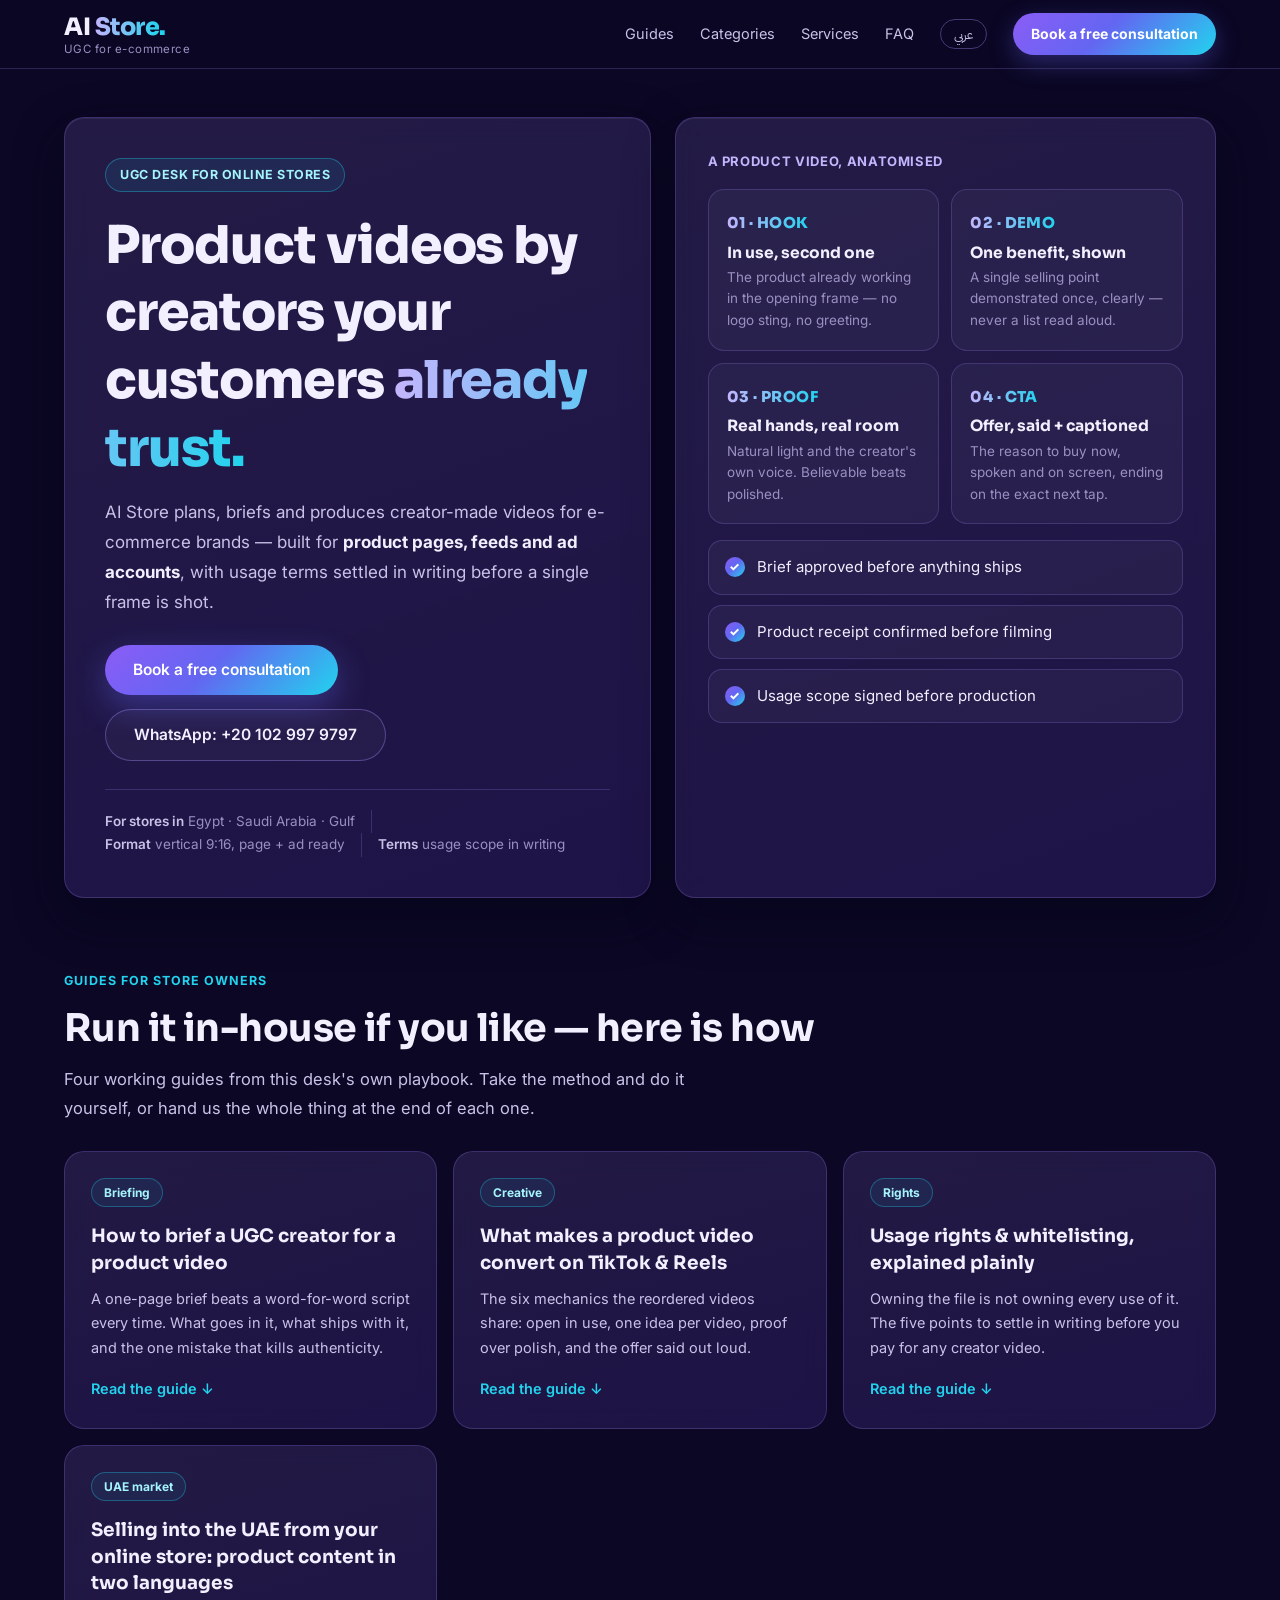
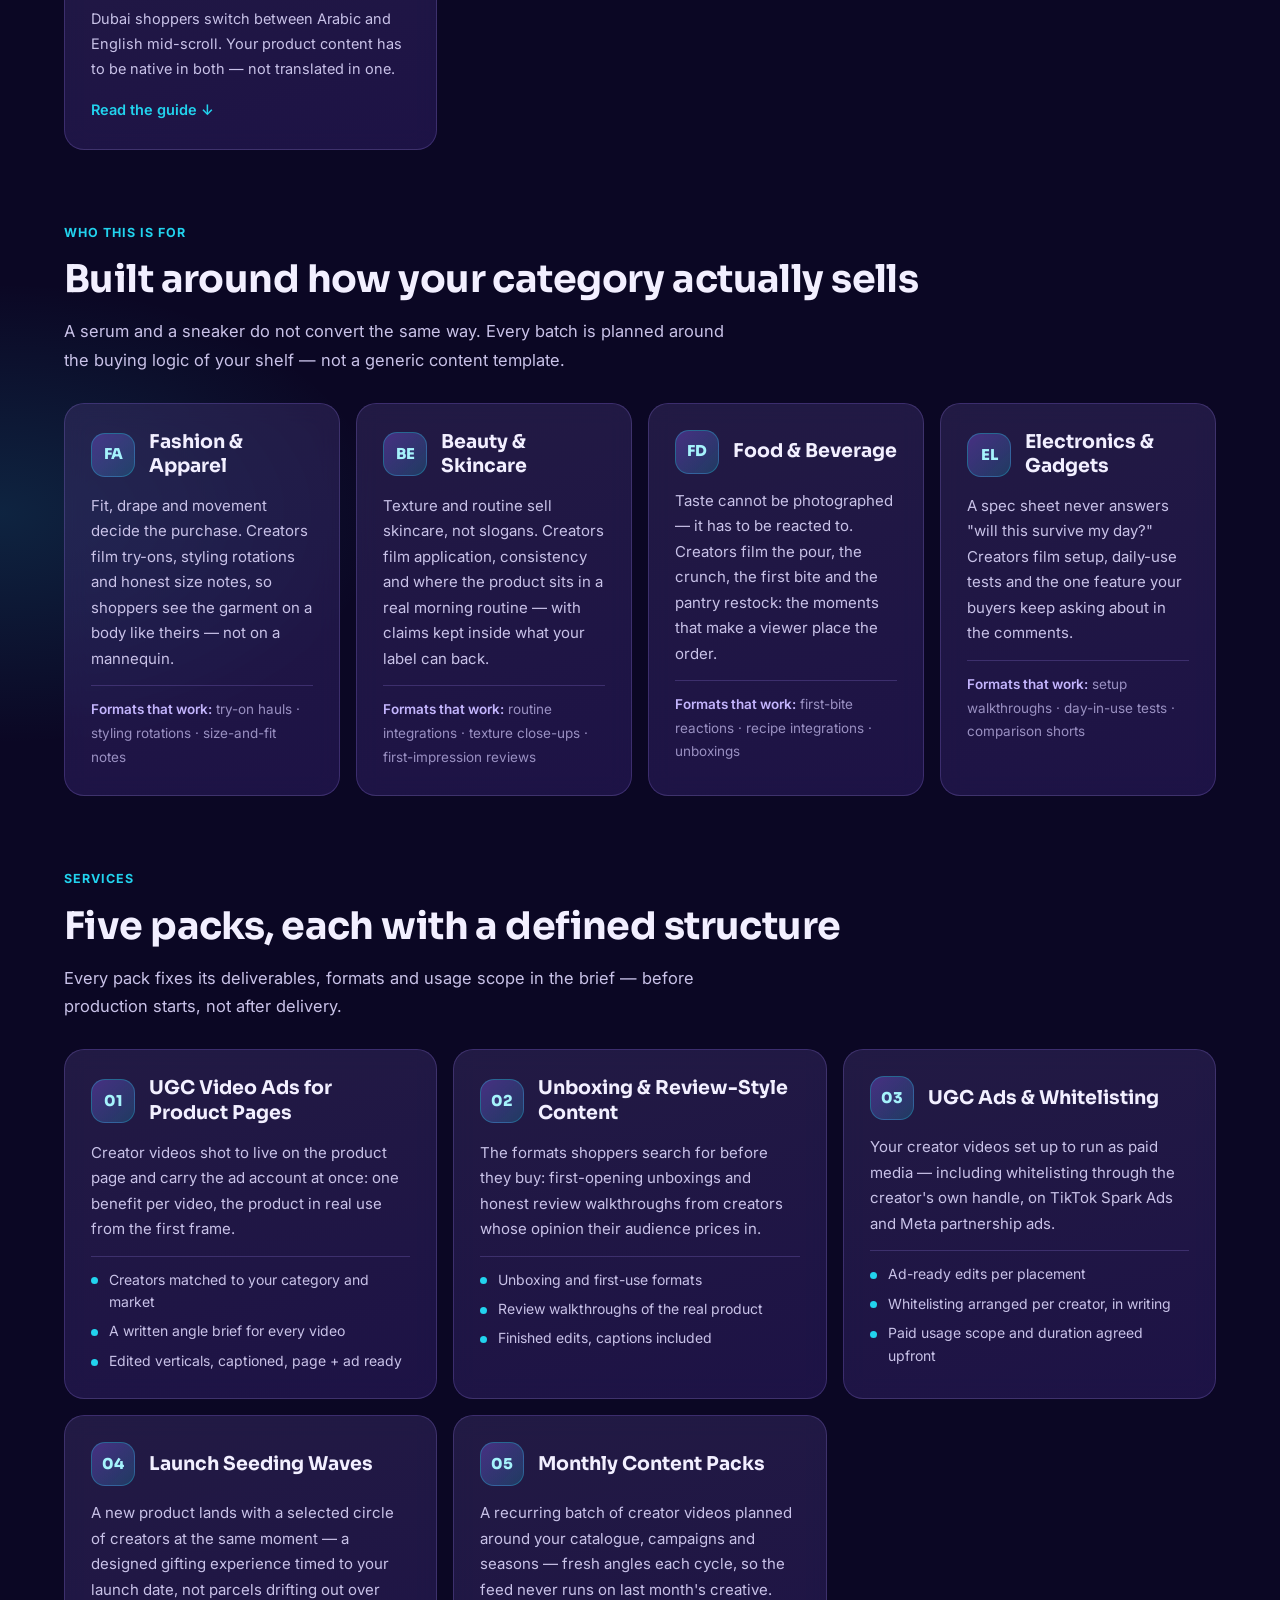
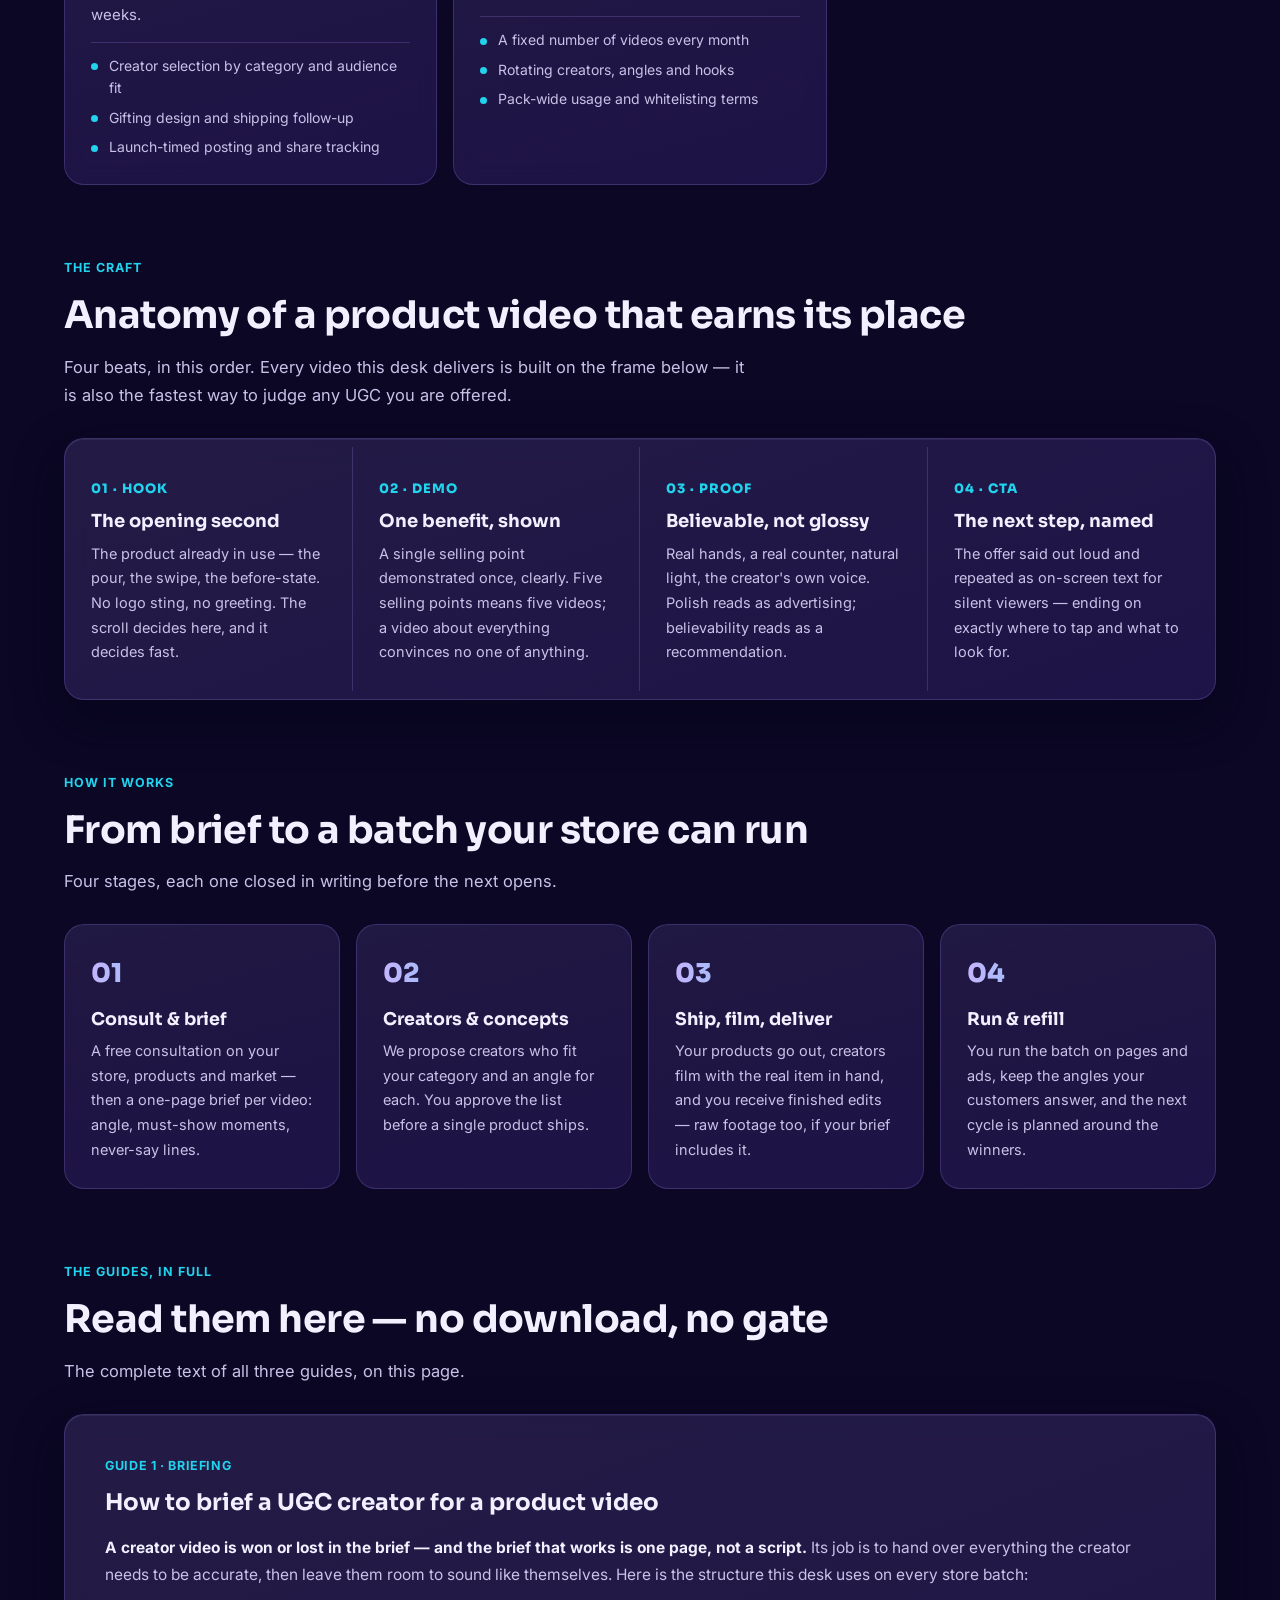
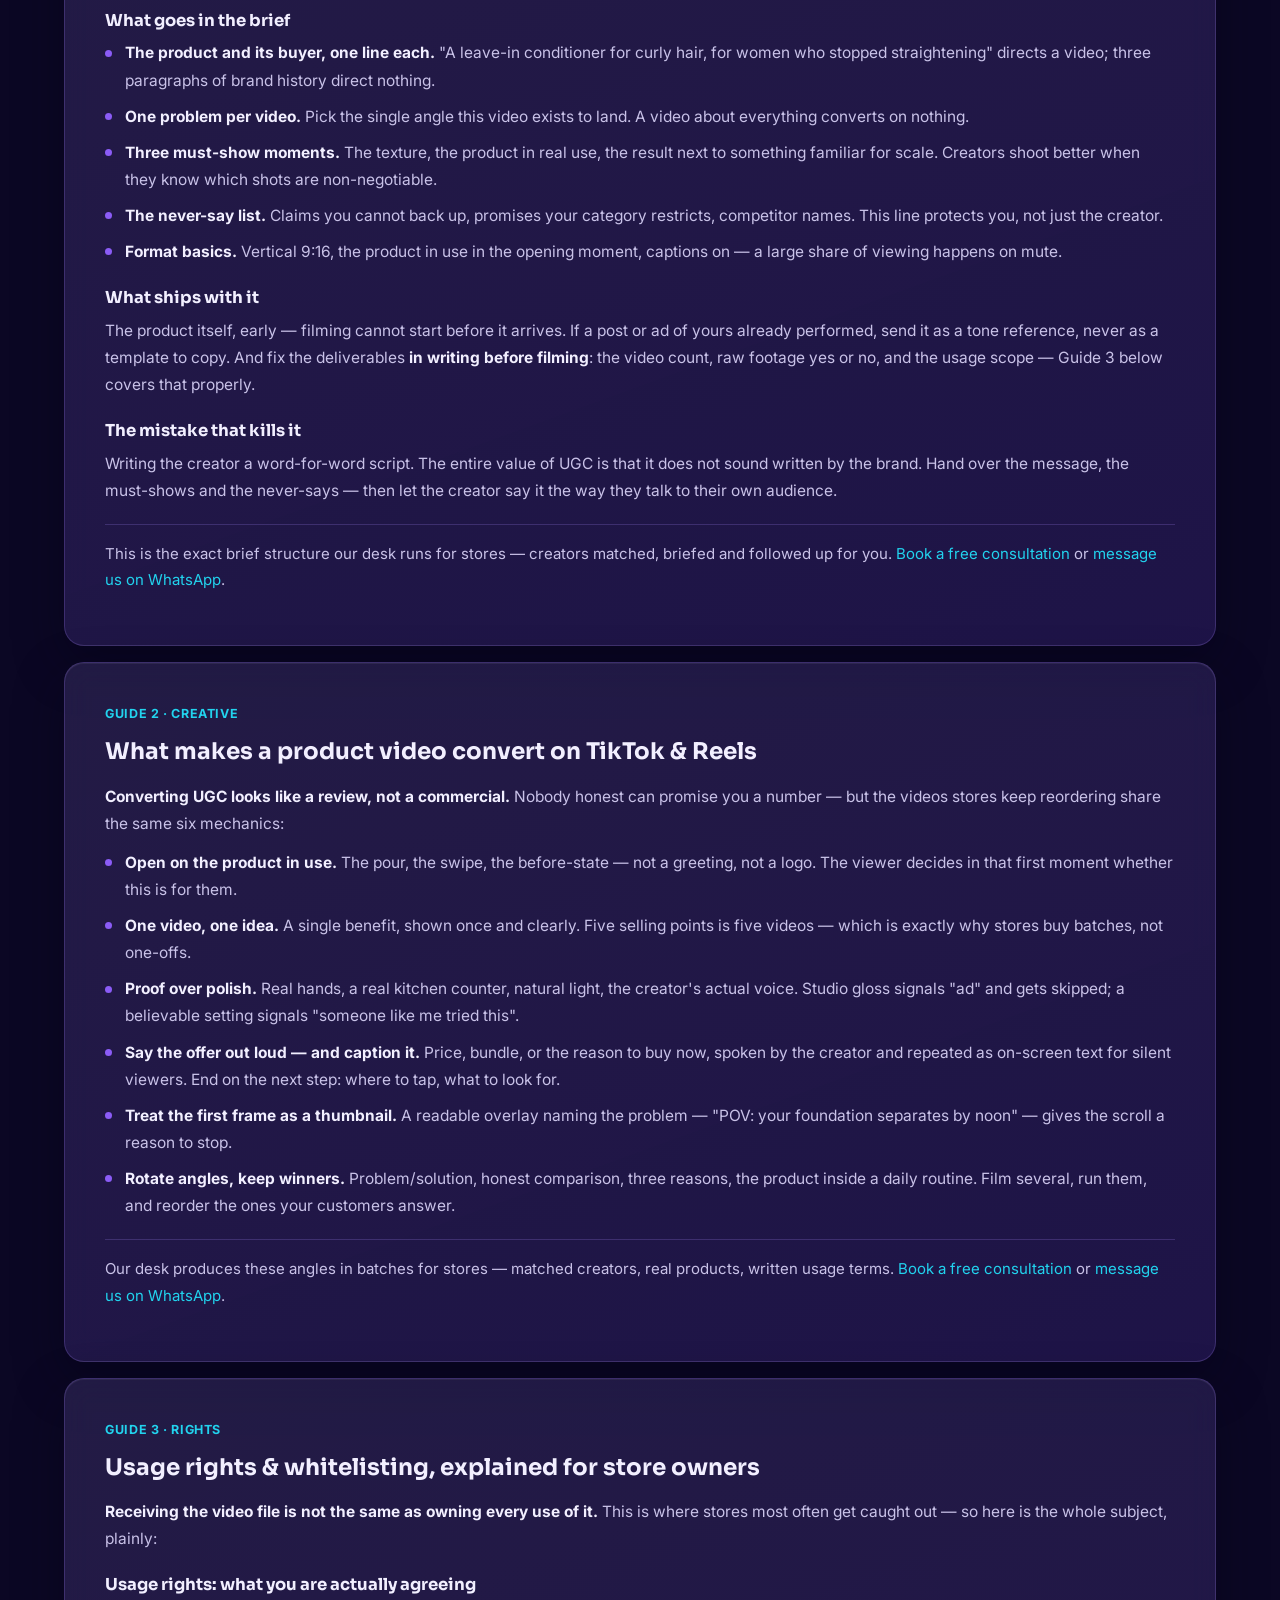
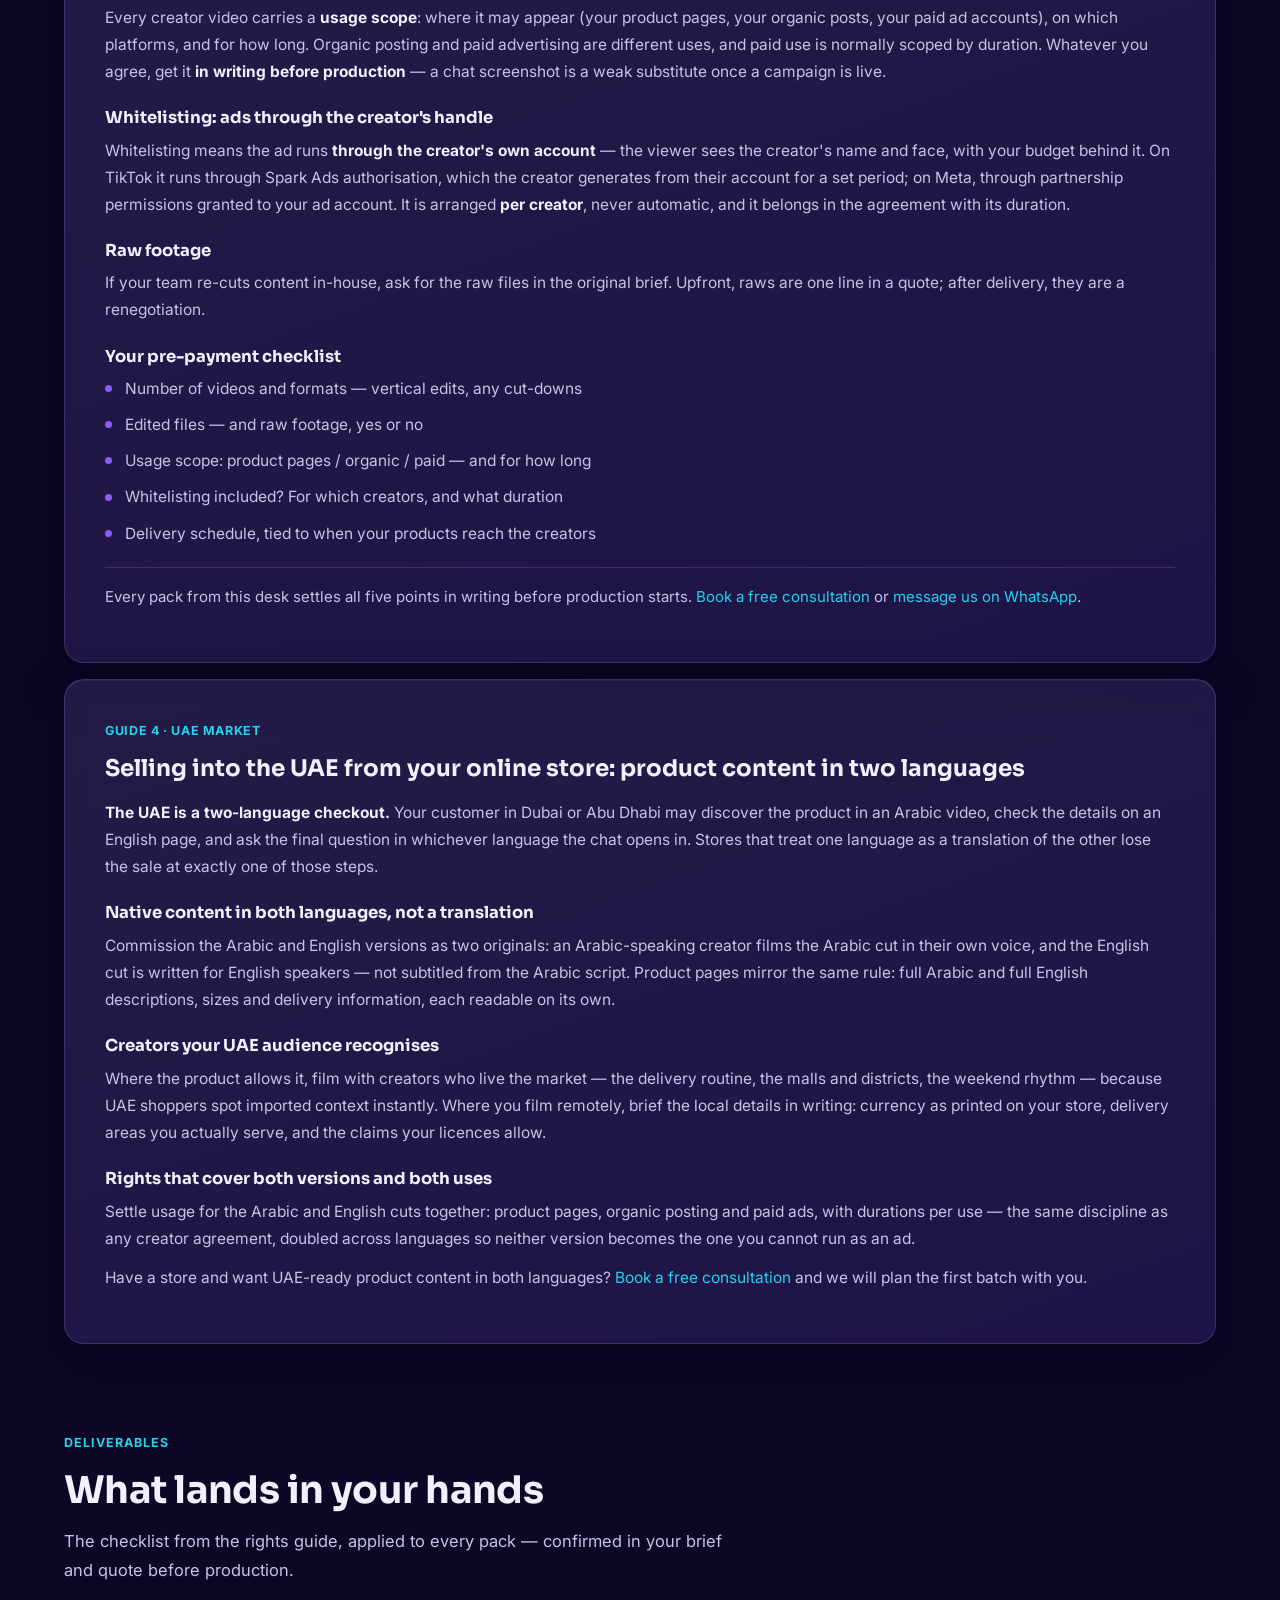
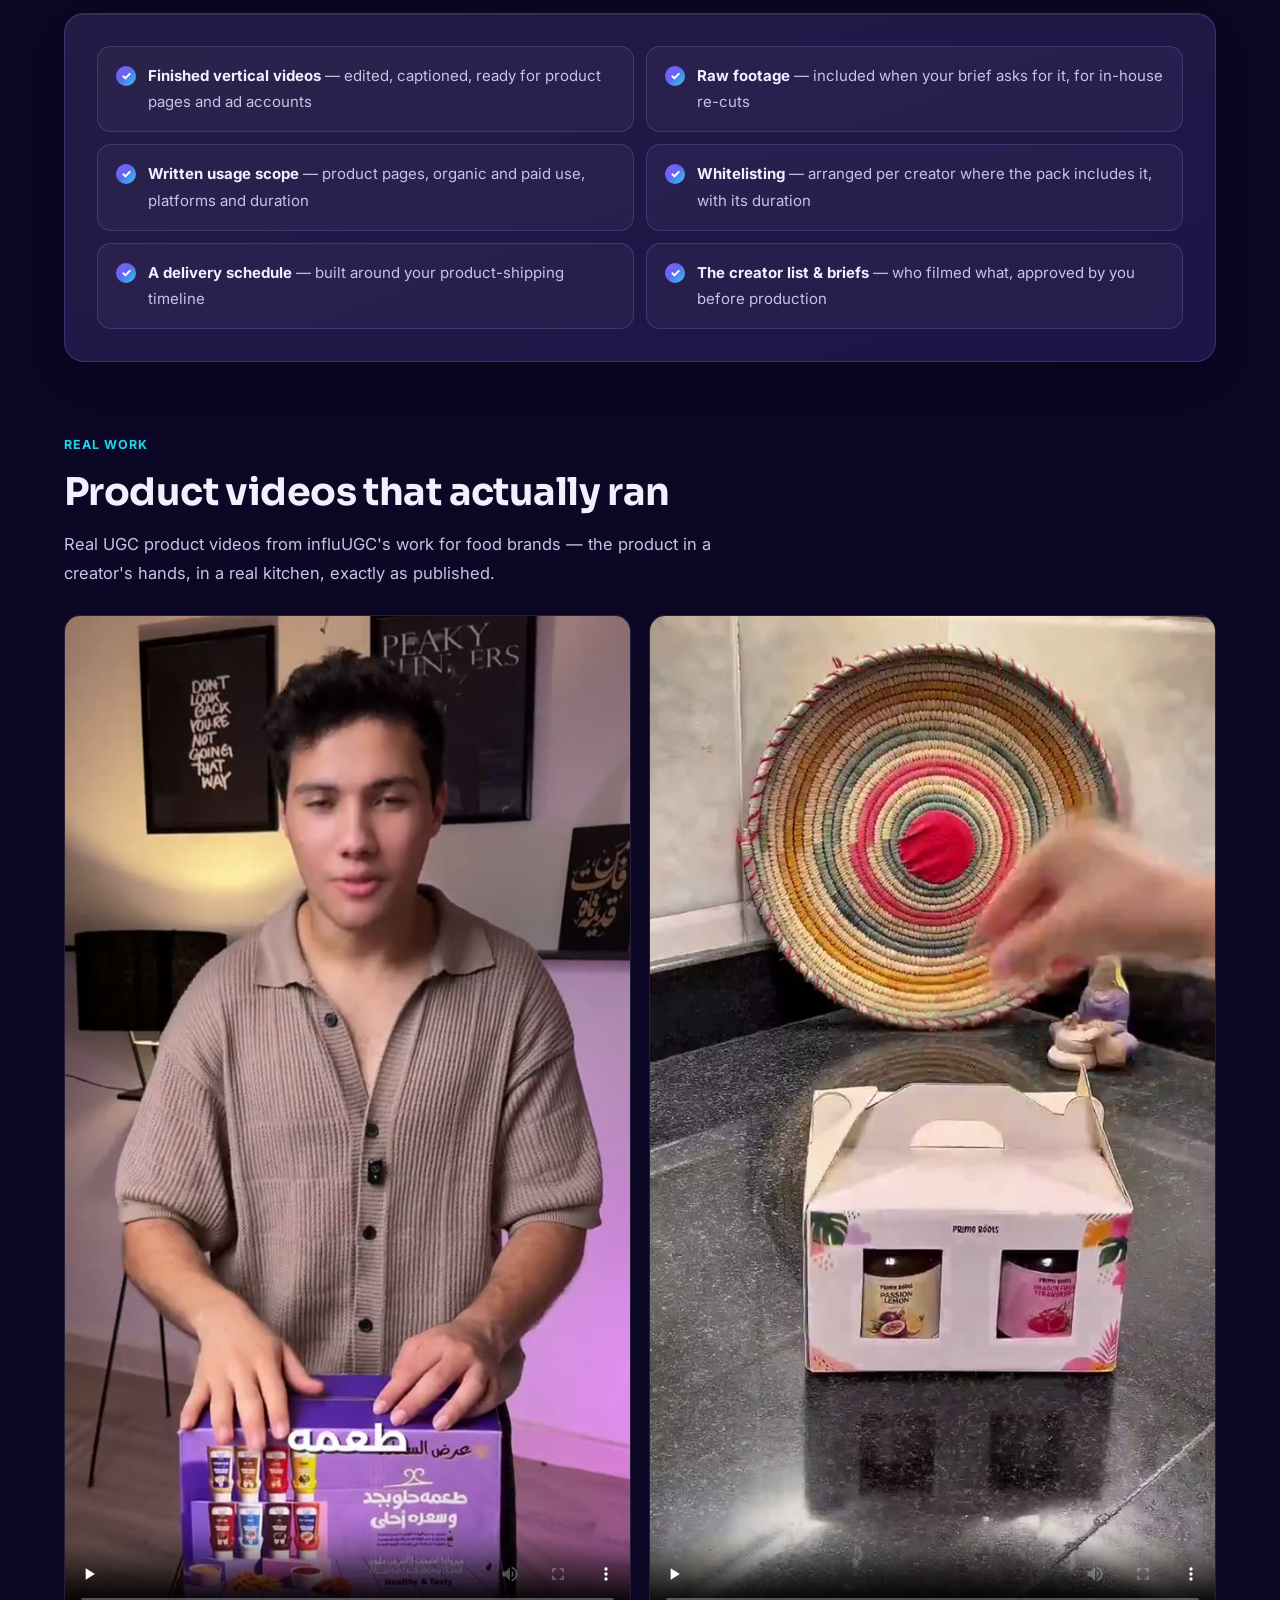
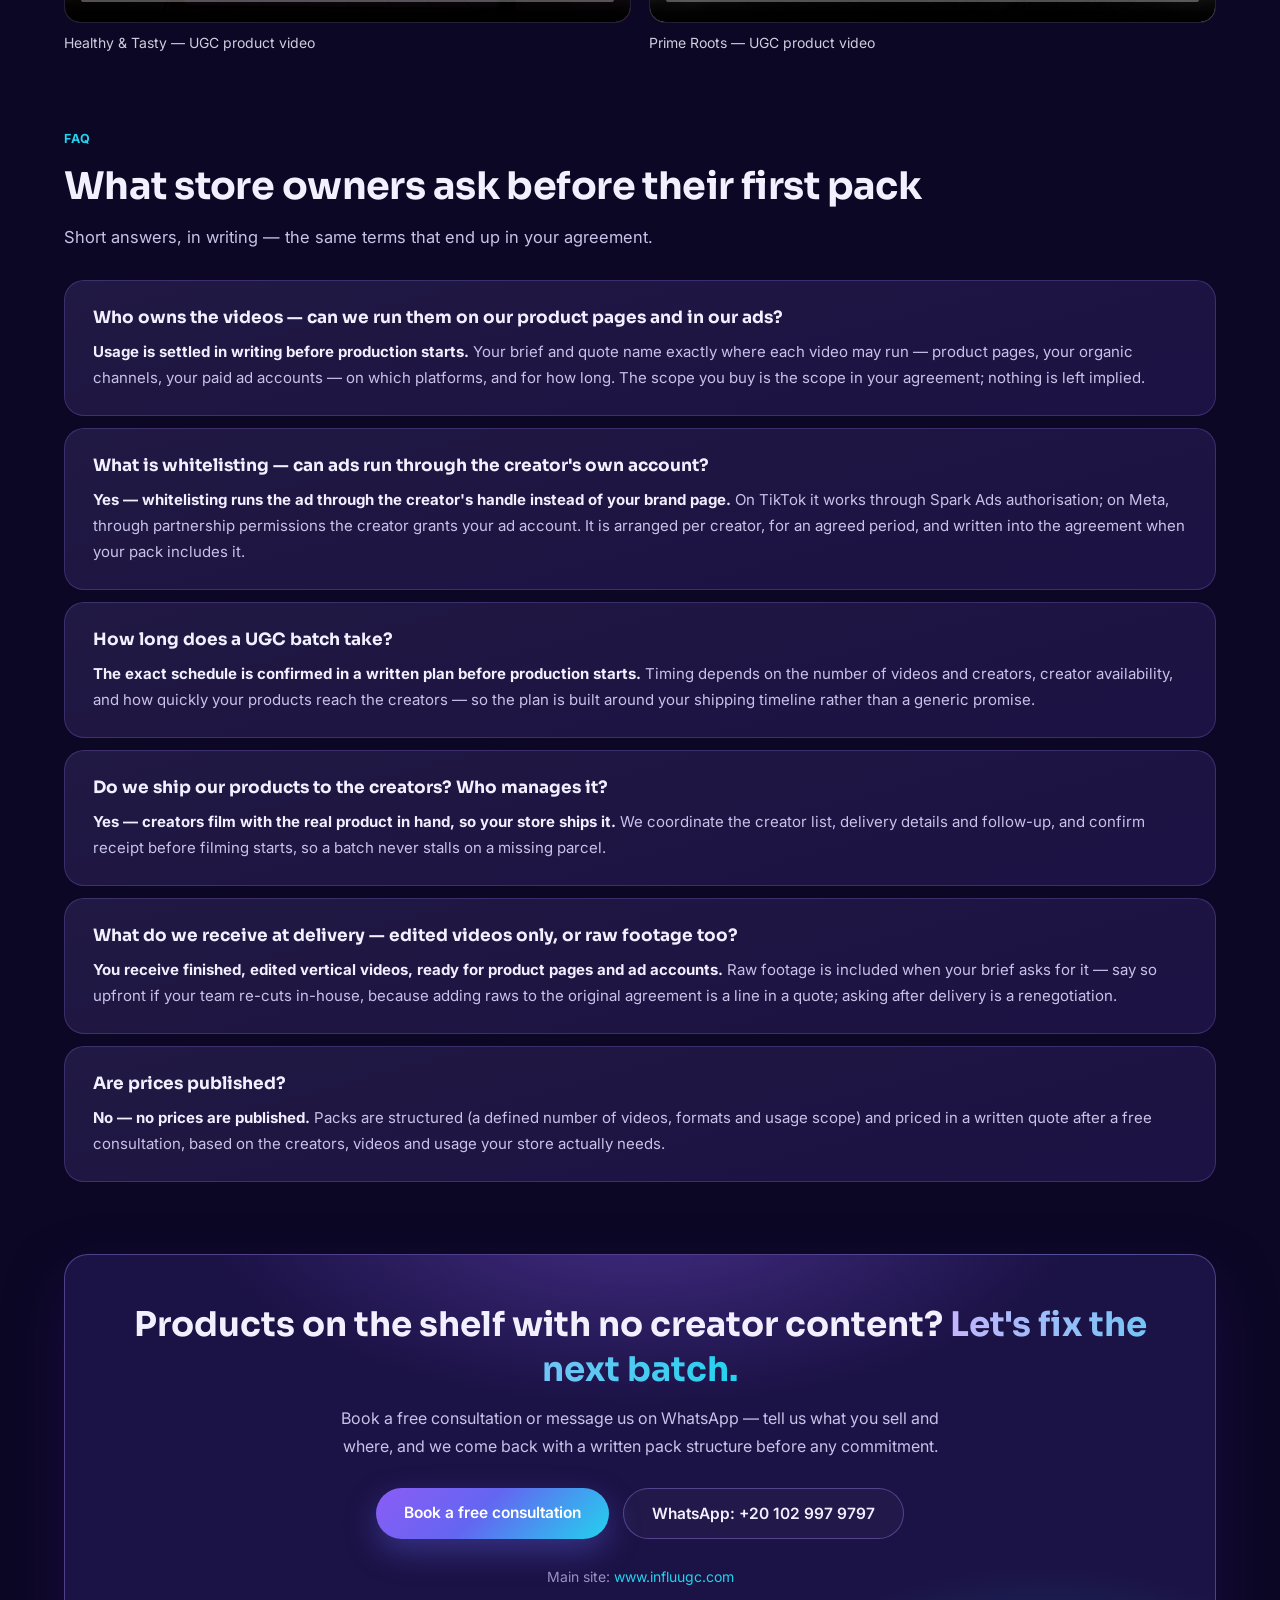
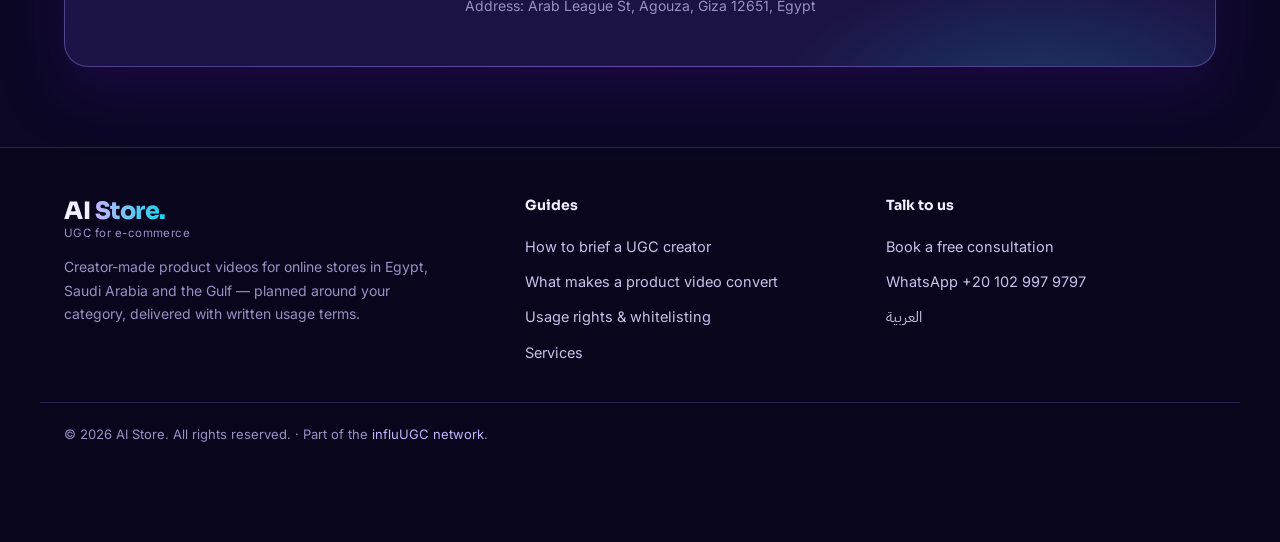
==== index.html @ 04b8b2a7 "Add real works materials section (#works) with company UGC/product videos + llms note" ====
<!DOCTYPE html>
<!-- RESTRUCTURE-V2 -->
<!-- identity-v3-aistore-2026-11-07 -->
<html lang="en" dir="ltr">
<head>
<meta charset="UTF-8">
<meta name="viewport" content="width=device-width, initial-scale=1.0">
<title>AI Store — UGC for E-Commerce Stores & Brands</title>
<meta name="description" content="AI Store is the e-commerce UGC desk of influUGC: creator-made product videos for product pages and ads, unboxing and review-style content, whitelisting on Meta and TikTok, launch seeding and monthly content packs for online stores in Egypt, Saudi Arabia and the Gulf.">
<link rel="canonical" href="https://aistore.design/">
<link rel="alternate" hreflang="ar" href="https://aistore.design/ar.html">
<link rel="alternate" hreflang="en" href="https://aistore.design/">
<meta property="og:type" content="website">
<meta property="og:site_name" content="AI Store">
<meta property="og:title" content="AI Store — UGC for E-Commerce Stores & Brands">
<meta property="og:description" content="Creator-made product videos planned around your category: product-page ads, unboxings, reviews, whitelisting and monthly packs — with usage terms in writing before production.">
<meta property="og:url" content="https://aistore.design/">
<meta name="twitter:card" content="summary">
<meta name="twitter:title" content="AI Store — UGC for E-Commerce">
<meta name="twitter:description" content="Product videos by creators your customers already trust — for product pages, feeds and ad accounts.">
<link rel="icon" type="image/svg+xml" href="/favicon.svg">
<link rel="preconnect" href="https://fonts.googleapis.com">
<link rel="preconnect" href="https://fonts.gstatic.com" crossorigin>
<link href="https://fonts.googleapis.com/css2?family=IBM+Plex+Sans+Arabic:wght@400;500;600;700&family=Inter:wght@400;500;600;700&family=Sora:wght@600;700;800&display=swap" rel="stylesheet">
<link rel="stylesheet" href="/styles.css">
<script type="application/ld+json">
{
  "@context": "https://schema.org",
  "@type": "Organization",
  "name": "AI Store",
  "url": "https://aistore.design/",
  "logo": "https://aistore.design/favicon.svg",
  "description": "AI Store is the e-commerce UGC desk of influUGC: creator-made product videos for product pages and ads, unboxing and review-style content, UGC ads and whitelisting, launch seeding and monthly content packs for online stores in Egypt, Saudi Arabia and the Gulf.",
  "parentOrganization": {
    "@type": "Organization",
    "name": "influUGC",
    "url": "https://www.influugc.com/"
  },
  "address": {
    "@type": "PostalAddress",
    "streetAddress": "Arab League St, Agouza",
    "addressLocality": "Giza",
    "postalCode": "12651",
    "addressCountry": "EG"
  },
  "areaServed": ["Egypt", "Saudi Arabia", "United Arab Emirates", "Gulf"],
  "sameAs": [
    "https://www.instagram.com/influ__ugc",
    "https://www.facebook.com/61587167460710",
    "https://www.linkedin.com/company/influugc",
    "https://www.tiktok.com/@influ_ugc"
  ]
}
</script>
<script type="application/ld+json">
{
  "@context": "https://schema.org",
  "@type": "WebSite",
  "name": "AI Store",
  "url": "https://aistore.design/"
}
</script>
<script type="application/ld+json">
{
  "@context": "https://schema.org",
  "@type": "FAQPage",
  "mainEntity": [
    {
      "@type": "Question",
      "name": "Who owns the videos — can we run them on our product pages and in our ads?",
      "acceptedAnswer": { "@type": "Answer", "text": "Usage is settled in writing before production starts. Your brief and quote name exactly where each video may run — product pages, your organic channels, your paid ad accounts — on which platforms, and for how long. The scope you buy is the scope in your agreement; nothing is left implied." }
    },
    {
      "@type": "Question",
      "name": "What is whitelisting — can ads run through the creator's own account?",
      "acceptedAnswer": { "@type": "Answer", "text": "Yes — whitelisting runs the ad through the creator's handle instead of your brand page. On TikTok it works through Spark Ads authorisation; on Meta, through partnership permissions the creator grants your ad account. It is arranged per creator, for an agreed period, and written into the agreement when your pack includes it." }
    },
    {
      "@type": "Question",
      "name": "How long does a UGC batch take?",
      "acceptedAnswer": { "@type": "Answer", "text": "The exact schedule is confirmed in a written plan before production starts. Timing depends on the number of videos and creators, creator availability, and how quickly your products reach the creators — so the plan is built around your shipping timeline rather than a generic promise." }
    },
    {
      "@type": "Question",
      "name": "Do we ship our products to the creators? Who manages it?",
      "acceptedAnswer": { "@type": "Answer", "text": "Yes — creators film with the real product in hand, so your store ships it. We coordinate the creator list, delivery details and follow-up, and confirm receipt before filming starts, so a batch never stalls on a missing parcel." }
    },
    {
      "@type": "Question",
      "name": "What do we receive at delivery — edited videos only, or raw footage too?",
      "acceptedAnswer": { "@type": "Answer", "text": "You receive finished, edited vertical videos, ready for product pages and ad accounts. Raw footage is included when your brief asks for it — say so upfront if your team re-cuts in-house, because adding raws to the original agreement is a line in a quote; asking after delivery is a renegotiation." }
    },
    {
      "@type": "Question",
      "name": "Are prices published?",
      "acceptedAnswer": { "@type": "Answer", "text": "No — no prices are published. Packs are structured (a defined number of videos, formats and usage scope) and priced in a written quote after a free consultation, based on the creators, videos and usage your store actually needs." }
    }
  ]
}
</script>
</head>
<body>
<header class="site-header">
  <div class="header-in">
    <a class="brand" href="/index.html" aria-label="AI Store — home">
      <span class="wordmark">AI <b>Store</b><i>.</i></span>
      <small>UGC for e-commerce</small>
    </a>
    <nav class="site-nav">
      <a href="#guides">Guides</a>
      <a href="#categories">Categories</a>
      <a href="#services">Services</a>
      <a href="#faq">FAQ</a>
      <a class="lang-switch" href="/ar.html" hreflang="ar">عربي</a>
      <a class="nav-cta" href="https://www.influugc.com/book?utm_source=aistore&utm_medium=satellite&utm_campaign=network">Book a free consultation</a>
    </nav>
  </div>
</header>
<main>

<section class="hero">
  <div class="wrap">
    <div class="hero-grid">
      <div class="frame frame-lg">
        <span class="chip">UGC desk for online stores</span>
        <h1>Product videos by creators your customers <em>already trust.</em></h1>
        <p class="hero-lead">AI Store plans, briefs and produces creator-made videos for e-commerce brands — built for <b>product pages, feeds and ad accounts</b>, with usage terms settled in writing before a single frame is shot.</p>
        <div class="cta-actions">
          <a class="btn btn-primary" href="https://www.influugc.com/book?utm_source=aistore&utm_medium=satellite&utm_campaign=network">Book a free consultation</a>
          <a class="btn btn-ghost" href="https://wa.me/201029979797?utm_source=aistore&utm_medium=satellite&utm_campaign=network">WhatsApp: +20 102 997 9797</a>
        </div>
        <div class="hero-meta">
          <span><b>For stores in</b> Egypt · Saudi Arabia · Gulf</span>
          <span><b>Format</b> vertical 9:16, page + ad ready</span>
          <span><b>Terms</b> usage scope in writing</span>
        </div>
      </div>
      <div class="frame visual">
        <p class="visual-title">A product video, anatomised</p>
        <div class="stat-grid">
          <div class="stat"><span class="n">01 · HOOK</span><h4>In use, second one</h4><p>The product already working in the opening frame — no logo sting, no greeting.</p></div>
          <div class="stat"><span class="n">02 · DEMO</span><h4>One benefit, shown</h4><p>A single selling point demonstrated once, clearly — never a list read aloud.</p></div>
          <div class="stat"><span class="n">03 · PROOF</span><h4>Real hands, real room</h4><p>Natural light and the creator's own voice. Believable beats polished.</p></div>
          <div class="stat"><span class="n">04 · CTA</span><h4>Offer, said + captioned</h4><p>The reason to buy now, spoken and on screen, ending on the exact next tap.</p></div>
        </div>
        <ul class="check-list">
          <li>Brief approved before anything ships</li>
          <li>Product receipt confirmed before filming</li>
          <li>Usage scope signed before production</li>
        </ul>
      </div>
    </div>
  </div>
</section>

<section class="section" id="guides">
  <div class="wrap">
    <div class="sec-head">
      <p class="eyebrow">Guides for store owners</p>
      <h2>Run it in-house if you like — here is how</h2>
      <p class="lead">Four working guides from this desk's own playbook. Take the method and do it yourself, or hand us the whole thing at the end of each one.</p>
    </div>
    <div class="grid-3">
      <article class="card gcard">
        <span class="cat">Briefing</span>
        <h3>How to brief a UGC creator for a product video</h3>
        <p>A one-page brief beats a word-for-word script every time. What goes in it, what ships with it, and the one mistake that kills authenticity.</p>
        <a class="read" href="#guide-brief">Read the guide ↓</a>
      </article>
      <article class="card gcard">
        <span class="cat">Creative</span>
        <h3>What makes a product video convert on TikTok &amp; Reels</h3>
        <p>The six mechanics the reordered videos share: open in use, one idea per video, proof over polish, and the offer said out loud.</p>
        <a class="read" href="#guide-convert">Read the guide ↓</a>
      </article>
      <article class="card gcard">
        <span class="cat">Rights</span>
        <h3>Usage rights &amp; whitelisting, explained plainly</h3>
        <p>Owning the file is not owning every use of it. The five points to settle in writing before you pay for any creator video.</p>
        <a class="read" href="#guide-rights">Read the guide ↓</a>
      </article>
      <article class="card gcard">
        <span class="cat">UAE market</span>
        <h3>Selling into the UAE from your online store: product content in two languages</h3>
        <p>Dubai shoppers switch between Arabic and English mid-scroll. Your product content has to be native in both — not translated in one.</p>
        <a class="read" href="#guide-uae">Read the guide ↓</a>
      </article>
    </div>
  </div>
</section>

<section class="section" id="categories">
  <div class="wrap">
    <div class="sec-head">
      <p class="eyebrow">Who this is for</p>
      <h2>Built around how your category actually sells</h2>
      <p class="lead">A serum and a sneaker do not convert the same way. Every batch is planned around the buying logic of your shelf — not a generic content template.</p>
    </div>
    <div class="grid-4">
      <article class="card">
        <div class="card-top"><span class="glyph">FA</span><h3>Fashion &amp; Apparel</h3></div>
        <p class="desc">Fit, drape and movement decide the purchase. Creators film try-ons, styling rotations and honest size notes, so shoppers see the garment on a body like theirs — not on a mannequin.</p>
        <p class="tag-line"><b>Formats that work:</b> try-on hauls · styling rotations · size-and-fit notes</p>
      </article>
      <article class="card">
        <div class="card-top"><span class="glyph">BE</span><h3>Beauty &amp; Skincare</h3></div>
        <p class="desc">Texture and routine sell skincare, not slogans. Creators film application, consistency and where the product sits in a real morning routine — with claims kept inside what your label can back.</p>
        <p class="tag-line"><b>Formats that work:</b> routine integrations · texture close-ups · first-impression reviews</p>
      </article>
      <article class="card">
        <div class="card-top"><span class="glyph">FD</span><h3>Food &amp; Beverage</h3></div>
        <p class="desc">Taste cannot be photographed — it has to be reacted to. Creators film the pour, the crunch, the first bite and the pantry restock: the moments that make a viewer place the order.</p>
        <p class="tag-line"><b>Formats that work:</b> first-bite reactions · recipe integrations · unboxings</p>
      </article>
      <article class="card">
        <div class="card-top"><span class="glyph">EL</span><h3>Electronics &amp; Gadgets</h3></div>
        <p class="desc">A spec sheet never answers "will this survive my day?" Creators film setup, daily-use tests and the one feature your buyers keep asking about in the comments.</p>
        <p class="tag-line"><b>Formats that work:</b> setup walkthroughs · day-in-use tests · comparison shorts</p>
      </article>
    </div>
  </div>
</section>

<section class="section" id="services">
  <div class="wrap">
    <div class="sec-head">
      <p class="eyebrow">Services</p>
      <h2>Five packs, each with a defined structure</h2>
      <p class="lead">Every pack fixes its deliverables, formats and usage scope in the brief — before production starts, not after delivery.</p>
    </div>
    <div class="grid-3">
      <article class="card">
        <div class="card-top"><span class="glyph">01</span><h3>UGC Video Ads for Product Pages</h3></div>
        <p class="desc">Creator videos shot to live on the product page and carry the ad account at once: one benefit per video, the product in real use from the first frame.</p>
        <ul class="deliv">
          <li>Creators matched to your category and market</li>
          <li>A written angle brief for every video</li>
          <li>Edited verticals, captioned, page + ad ready</li>
        </ul>
      </article>
      <article class="card">
        <div class="card-top"><span class="glyph">02</span><h3>Unboxing &amp; Review-Style Content</h3></div>
        <p class="desc">The formats shoppers search for before they buy: first-opening unboxings and honest review walkthroughs from creators whose opinion their audience prices in.</p>
        <ul class="deliv">
          <li>Unboxing and first-use formats</li>
          <li>Review walkthroughs of the real product</li>
          <li>Finished edits, captions included</li>
        </ul>
      </article>
      <article class="card">
        <div class="card-top"><span class="glyph">03</span><h3>UGC Ads &amp; Whitelisting</h3></div>
        <p class="desc">Your creator videos set up to run as paid media — including whitelisting through the creator's own handle, on TikTok Spark Ads and Meta partnership ads.</p>
        <ul class="deliv">
          <li>Ad-ready edits per placement</li>
          <li>Whitelisting arranged per creator, in writing</li>
          <li>Paid usage scope and duration agreed upfront</li>
        </ul>
      </article>
      <article class="card">
        <div class="card-top"><span class="glyph">04</span><h3>Launch Seeding Waves</h3></div>
        <p class="desc">A new product lands with a selected circle of creators at the same moment — a designed gifting experience timed to your launch date, not parcels drifting out over weeks.</p>
        <ul class="deliv">
          <li>Creator selection by category and audience fit</li>
          <li>Gifting design and shipping follow-up</li>
          <li>Launch-timed posting and share tracking</li>
        </ul>
      </article>
      <article class="card">
        <div class="card-top"><span class="glyph">05</span><h3>Monthly Content Packs</h3></div>
        <p class="desc">A recurring batch of creator videos planned around your catalogue, campaigns and seasons — fresh angles each cycle, so the feed never runs on last month's creative.</p>
        <ul class="deliv">
          <li>A fixed number of videos every month</li>
          <li>Rotating creators, angles and hooks</li>
          <li>Pack-wide usage and whitelisting terms</li>
        </ul>
      </article>
    </div>
  </div>
</section>

<section class="section" id="anatomy">
  <div class="wrap">
    <div class="sec-head">
      <p class="eyebrow">The craft</p>
      <h2>Anatomy of a product video that earns its place</h2>
      <p class="lead">Four beats, in this order. Every video this desk delivers is built on the frame below — it is also the fastest way to judge any UGC you are offered.</p>
    </div>
    <div class="frame" style="padding:8px 0">
      <div class="anatomy">
        <div class="ana-cell"><span class="n">01 · HOOK</span><h3>The opening second</h3><p>The product already in use — the pour, the swipe, the before-state. No logo sting, no greeting. The scroll decides here, and it decides fast.</p></div>
        <div class="ana-cell"><span class="n">02 · DEMO</span><h3>One benefit, shown</h3><p>A single selling point demonstrated once, clearly. Five selling points means five videos; a video about everything convinces no one of anything.</p></div>
        <div class="ana-cell"><span class="n">03 · PROOF</span><h3>Believable, not glossy</h3><p>Real hands, a real counter, natural light, the creator's own voice. Polish reads as advertising; believability reads as a recommendation.</p></div>
        <div class="ana-cell"><span class="n">04 · CTA</span><h3>The next step, named</h3><p>The offer said out loud and repeated as on-screen text for silent viewers — ending on exactly where to tap and what to look for.</p></div>
      </div>
    </div>
  </div>
</section>

<section class="section" id="process">
  <div class="wrap">
    <div class="sec-head">
      <p class="eyebrow">How it works</p>
      <h2>From brief to a batch your store can run</h2>
      <p class="lead">Four stages, each one closed in writing before the next opens.</p>
    </div>
    <div class="steps">
      <div class="step"><span class="num">01</span><h3>Consult &amp; brief</h3><p>A free consultation on your store, products and market — then a one-page brief per video: angle, must-show moments, never-say lines.</p></div>
      <div class="step"><span class="num">02</span><h3>Creators &amp; concepts</h3><p>We propose creators who fit your category and an angle for each. You approve the list before a single product ships.</p></div>
      <div class="step"><span class="num">03</span><h3>Ship, film, deliver</h3><p>Your products go out, creators film with the real item in hand, and you receive finished edits — raw footage too, if your brief includes it.</p></div>
      <div class="step"><span class="num">04</span><h3>Run &amp; refill</h3><p>You run the batch on pages and ads, keep the angles your customers answer, and the next cycle is planned around the winners.</p></div>
    </div>
  </div>
</section>

<section class="section" id="guide-brief">
  <div class="wrap">
    <div class="sec-head">
      <p class="eyebrow">The guides, in full</p>
      <h2>Read them here — no download, no gate</h2>
      <p class="lead">The complete text of all three guides, on this page.</p>
    </div>

    <article class="frame frame-lg guide">
      <p class="g-tag">Guide 1 · Briefing</p>
      <h3>How to brief a UGC creator for a product video</h3>
      <p><b>A creator video is won or lost in the brief — and the brief that works is one page, not a script.</b> Its job is to hand over everything the creator needs to be accurate, then leave them room to sound like themselves. Here is the structure this desk uses on every store batch:</p>
      <h4>What goes in the brief</h4>
      <ul>
        <li><b>The product and its buyer, one line each.</b> "A leave-in conditioner for curly hair, for women who stopped straightening" directs a video; three paragraphs of brand history direct nothing.</li>
        <li><b>One problem per video.</b> Pick the single angle this video exists to land. A video about everything converts on nothing.</li>
        <li><b>Three must-show moments.</b> The texture, the product in real use, the result next to something familiar for scale. Creators shoot better when they know which shots are non-negotiable.</li>
        <li><b>The never-say list.</b> Claims you cannot back up, promises your category restricts, competitor names. This line protects you, not just the creator.</li>
        <li><b>Format basics.</b> Vertical 9:16, the product in use in the opening moment, captions on — a large share of viewing happens on mute.</li>
      </ul>
      <h4>What ships with it</h4>
      <p>The product itself, early — filming cannot start before it arrives. If a post or ad of yours already performed, send it as a tone reference, never as a template to copy. And fix the deliverables <b>in writing before filming</b>: the video count, raw footage yes or no, and the usage scope — Guide 3 below covers that properly.</p>
      <h4>The mistake that kills it</h4>
      <p>Writing the creator a word-for-word script. The entire value of UGC is that it does not sound written by the brand. Hand over the message, the must-shows and the never-says — then let the creator say it the way they talk to their own audience.</p>
      <p class="woven">This is the exact brief structure our desk runs for stores — creators matched, briefed and followed up for you. <a href="https://www.influugc.com/book?utm_source=aistore&utm_medium=satellite&utm_campaign=network">Book a free consultation</a> or <a href="https://wa.me/201029979797?utm_source=aistore&utm_medium=satellite&utm_campaign=network">message us on WhatsApp</a>.</p>
    </article>

    <article class="frame frame-lg guide" id="guide-convert">
      <p class="g-tag">Guide 2 · Creative</p>
      <h3>What makes a product video convert on TikTok &amp; Reels</h3>
      <p><b>Converting UGC looks like a review, not a commercial.</b> Nobody honest can promise you a number — but the videos stores keep reordering share the same six mechanics:</p>
      <ul>
        <li><b>Open on the product in use.</b> The pour, the swipe, the before-state — not a greeting, not a logo. The viewer decides in that first moment whether this is for them.</li>
        <li><b>One video, one idea.</b> A single benefit, shown once and clearly. Five selling points is five videos — which is exactly why stores buy batches, not one-offs.</li>
        <li><b>Proof over polish.</b> Real hands, a real kitchen counter, natural light, the creator's actual voice. Studio gloss signals "ad" and gets skipped; a believable setting signals "someone like me tried this".</li>
        <li><b>Say the offer out loud — and caption it.</b> Price, bundle, or the reason to buy now, spoken by the creator and repeated as on-screen text for silent viewers. End on the next step: where to tap, what to look for.</li>
        <li><b>Treat the first frame as a thumbnail.</b> A readable overlay naming the problem — "POV: your foundation separates by noon" — gives the scroll a reason to stop.</li>
        <li><b>Rotate angles, keep winners.</b> Problem/solution, honest comparison, three reasons, the product inside a daily routine. Film several, run them, and reorder the ones your customers answer.</li>
      </ul>
      <p class="woven">Our desk produces these angles in batches for stores — matched creators, real products, written usage terms. <a href="https://www.influugc.com/book?utm_source=aistore&utm_medium=satellite&utm_campaign=network">Book a free consultation</a> or <a href="https://wa.me/201029979797?utm_source=aistore&utm_medium=satellite&utm_campaign=network">message us on WhatsApp</a>.</p>
    </article>

    <article class="frame frame-lg guide" id="guide-rights">
      <p class="g-tag">Guide 3 · Rights</p>
      <h3>Usage rights &amp; whitelisting, explained for store owners</h3>
      <p><b>Receiving the video file is not the same as owning every use of it.</b> This is where stores most often get caught out — so here is the whole subject, plainly:</p>
      <h4>Usage rights: what you are actually agreeing</h4>
      <p>Every creator video carries a <b>usage scope</b>: where it may appear (your product pages, your organic posts, your paid ad accounts), on which platforms, and for how long. Organic posting and paid advertising are different uses, and paid use is normally scoped by duration. Whatever you agree, get it <b>in writing before production</b> — a chat screenshot is a weak substitute once a campaign is live.</p>
      <h4>Whitelisting: ads through the creator's handle</h4>
      <p>Whitelisting means the ad runs <b>through the creator's own account</b> — the viewer sees the creator's name and face, with your budget behind it. On TikTok it runs through Spark Ads authorisation, which the creator generates from their account for a set period; on Meta, through partnership permissions granted to your ad account. It is arranged <b>per creator</b>, never automatic, and it belongs in the agreement with its duration.</p>
      <h4>Raw footage</h4>
      <p>If your team re-cuts content in-house, ask for the raw files in the original brief. Upfront, raws are one line in a quote; after delivery, they are a renegotiation.</p>
      <h4>Your pre-payment checklist</h4>
      <ul>
        <li>Number of videos and formats — vertical edits, any cut-downs</li>
        <li>Edited files — and raw footage, yes or no</li>
        <li>Usage scope: product pages / organic / paid — and for how long</li>
        <li>Whitelisting included? For which creators, and what duration</li>
        <li>Delivery schedule, tied to when your products reach the creators</li>
      </ul>
      <p class="woven">Every pack from this desk settles all five points in writing before production starts. <a href="https://www.influugc.com/book?utm_source=aistore&utm_medium=satellite&utm_campaign=network">Book a free consultation</a> or <a href="https://wa.me/201029979797?utm_source=aistore&utm_medium=satellite&utm_campaign=network">message us on WhatsApp</a>.</p>
    </article>
    <article class="frame frame-lg guide" id="guide-uae">
      <p class="g-tag">Guide 4 · UAE market</p>
      <h3>Selling into the UAE from your online store: product content in two languages</h3>
      <p><b>The UAE is a two-language checkout.</b> Your customer in Dubai or Abu Dhabi may discover the product in an Arabic video, check the details on an English page, and ask the final question in whichever language the chat opens in. Stores that treat one language as a translation of the other lose the sale at exactly one of those steps.</p>
      <h4>Native content in both languages, not a translation</h4>
      <p>Commission the Arabic and English versions as two originals: an Arabic-speaking creator films the Arabic cut in their own voice, and the English cut is written for English speakers — not subtitled from the Arabic script. Product pages mirror the same rule: full Arabic and full English descriptions, sizes and delivery information, each readable on its own.</p>
      <h4>Creators your UAE audience recognises</h4>
      <p>Where the product allows it, film with creators who live the market — the delivery routine, the malls and districts, the weekend rhythm — because UAE shoppers spot imported context instantly. Where you film remotely, brief the local details in writing: currency as printed on your store, delivery areas you actually serve, and the claims your licences allow.</p>
      <h4>Rights that cover both versions and both uses</h4>
      <p>Settle usage for the Arabic and English cuts together: product pages, organic posting and paid ads, with durations per use — the same discipline as any creator agreement, doubled across languages so neither version becomes the one you cannot run as an ad.</p>
      <p>Have a store and want UAE-ready product content in both languages? <a href="https://www.influugc.com/book?utm_source=aistore&utm_medium=satellite&utm_campaign=network">Book a free consultation</a> and we will plan the first batch with you.</p>
    </article>
  </div>
</section>

<section class="section" id="deliverables">
  <div class="wrap">
    <div class="sec-head">
      <p class="eyebrow">Deliverables</p>
      <h2>What lands in your hands</h2>
      <p class="lead">The checklist from the rights guide, applied to every pack — confirmed in your brief and quote before production.</p>
    </div>
    <div class="frame">
      <ul class="checks">
        <li><span><b>Finished vertical videos</b> — edited, captioned, ready for product pages and ad accounts</span></li>
        <li><span><b>Raw footage</b> — included when your brief asks for it, for in-house re-cuts</span></li>
        <li><span><b>Written usage scope</b> — product pages, organic and paid use, platforms and duration</span></li>
        <li><span><b>Whitelisting</b> — arranged per creator where the pack includes it, with its duration</span></li>
        <li><span><b>A delivery schedule</b> — built around your product-shipping timeline</span></li>
        <li><span><b>The creator list &amp; briefs</b> — who filmed what, approved by you before production</span></li>
      </ul>
    </div>
  </div>
</section>

<section class="section" id="works">
  <div class="wrap">
    <div class="sec-head">
      <p class="eyebrow">Real work</p>
      <h2>Product videos that actually ran</h2>
      <p class="lead">Real UGC product videos from influUGC's work for food brands — the product in a creator's hands, in a real kitchen, exactly as published.</p>
    </div>
    <div class="works-grid">
      <figure class="work-item">
        <video controls preload="none" poster="media/product-healthy-tasty.jpg" playsinline><source src="media/product-healthy-tasty.mp4" type="video/mp4"></video>
        <figcaption>Healthy &amp; Tasty — UGC product video</figcaption>
      </figure>
      <figure class="work-item">
        <video controls preload="none" poster="media/product-prime-roots.jpg" playsinline><source src="media/product-prime-roots.mp4" type="video/mp4"></video>
        <figcaption>Prime Roots — UGC product video</figcaption>
      </figure>
    </div>
  </div>
</section>

<section class="section" id="faq">
  <div class="wrap">
    <div class="sec-head">
      <p class="eyebrow">FAQ</p>
      <h2>What store owners ask before their first pack</h2>
      <p class="lead">Short answers, in writing — the same terms that end up in your agreement.</p>
    </div>
    <div class="faq">
      <div class="faq-item">
        <h3>Who owns the videos — can we run them on our product pages and in our ads?</h3>
        <p><b>Usage is settled in writing before production starts.</b> Your brief and quote name exactly where each video may run — product pages, your organic channels, your paid ad accounts — on which platforms, and for how long. The scope you buy is the scope in your agreement; nothing is left implied.</p>
      </div>
      <div class="faq-item">
        <h3>What is whitelisting — can ads run through the creator's own account?</h3>
        <p><b>Yes — whitelisting runs the ad through the creator's handle instead of your brand page.</b> On TikTok it works through Spark Ads authorisation; on Meta, through partnership permissions the creator grants your ad account. It is arranged per creator, for an agreed period, and written into the agreement when your pack includes it.</p>
      </div>
      <div class="faq-item">
        <h3>How long does a UGC batch take?</h3>
        <p><b>The exact schedule is confirmed in a written plan before production starts.</b> Timing depends on the number of videos and creators, creator availability, and how quickly your products reach the creators — so the plan is built around your shipping timeline rather than a generic promise.</p>
      </div>
      <div class="faq-item">
        <h3>Do we ship our products to the creators? Who manages it?</h3>
        <p><b>Yes — creators film with the real product in hand, so your store ships it.</b> We coordinate the creator list, delivery details and follow-up, and confirm receipt before filming starts, so a batch never stalls on a missing parcel.</p>
      </div>
      <div class="faq-item">
        <h3>What do we receive at delivery — edited videos only, or raw footage too?</h3>
        <p><b>You receive finished, edited vertical videos, ready for product pages and ad accounts.</b> Raw footage is included when your brief asks for it — say so upfront if your team re-cuts in-house, because adding raws to the original agreement is a line in a quote; asking after delivery is a renegotiation.</p>
      </div>
      <div class="faq-item">
        <h3>Are prices published?</h3>
        <p><b>No — no prices are published.</b> Packs are structured (a defined number of videos, formats and usage scope) and priced in a written quote after a free consultation, based on the creators, videos and usage your store actually needs.</p>
      </div>
    </div>
  </div>
</section>

<section class="cta-band" id="contact">
  <div class="wrap">
    <div class="cta-panel">
      <h2>Products on the shelf with no creator content? <em>Let's fix the next batch.</em></h2>
      <p>Book a free consultation or message us on WhatsApp — tell us what you sell and where, and we come back with a written pack structure before any commitment.</p>
      <div class="cta-actions">
        <a class="btn btn-primary" href="https://www.influugc.com/book?utm_source=aistore&utm_medium=satellite&utm_campaign=network">Book a free consultation</a>
        <a class="btn btn-ghost" href="https://wa.me/201029979797?utm_source=aistore&utm_medium=satellite&utm_campaign=network">WhatsApp: +20 102 997 9797</a>
      </div>
      <ul class="contact-lines">
        <li>Main site: <a href="https://www.influugc.com/">www.influugc.com</a></li>
        <li>Address: Arab League St, Agouza, Giza 12651, Egypt</li>
      </ul>
    </div>
  </div>
</section>

</main>
<footer class="site-footer">
  <div class="footer-grid">
    <div>
      <a class="brand" href="/index.html"><span class="wordmark">AI <b>Store</b><i>.</i></span><small>UGC for e-commerce</small></a>
      <p class="footer-note">Creator-made product videos for online stores in Egypt, Saudi Arabia and the Gulf — planned around your category, delivered with written usage terms.</p>
    </div>
    <nav>
      <h4>Guides</h4>
      <a href="#guide-brief">How to brief a UGC creator</a>
      <a href="#guide-convert">What makes a product video convert</a>
      <a href="#guide-rights">Usage rights &amp; whitelisting</a>
      <a href="#services">Services</a>
    </nav>
    <nav>
      <h4>Talk to us</h4>
      <a href="https://www.influugc.com/book?utm_source=aistore&utm_medium=satellite&utm_campaign=network">Book a free consultation</a>
      <a href="https://wa.me/201029979797?utm_source=aistore&utm_medium=satellite&utm_campaign=network">WhatsApp +20 102 997 9797</a>
      <a href="/ar.html" hreflang="ar">العربية</a>
    </nav>
  </div>
  <p class="footer-legal">© 2026 AI Store. All rights reserved. · Part of the <a href="https://www.influugc.com/">influUGC network</a>.</p>
</footer>
<div class="mobile-bar"><a class="mb-btn mb-book" href="https://www.influugc.com/book?utm_source=aistore&utm_medium=satellite&utm_campaign=network">Book a consultation</a><a class="mb-btn mb-wa" href="https://wa.me/201029979797?utm_source=aistore&utm_medium=satellite&utm_campaign=network" aria-label="Chat on WhatsApp">WhatsApp</a></div>
</body>
</html>
---- styles.css ----
/* identity-v3-aistore-2026-11-07
   AI Store — futuristic AI identity: deep indigo, violet→cyan gradients, glassy panels.
   ============================================================ */
:root{
  --bg:#0B0724;
  --bg-2:#120B33;
  --panel:rgba(38,27,92,.42);
  --panel-solid:#1B1245;
  --panel-2:rgba(139,92,246,.10);
  --line:rgba(167,139,250,.22);
  --line-strong:rgba(167,139,250,.38);
  --violet:#8B5CF6;
  --cyan:#22D3EE;
  --accent:#A78BFA;
  --grad:linear-gradient(135deg,#8B5CF6 0%,#6366F1 45%,#22D3EE 100%);
  --grad-text:linear-gradient(90deg,#C4B5FD,#22D3EE);
  --ink:#F2EFFF;
  --ink-soft:#C9C2E8;
  --ink-mute:#9A90C2;
  --font-body:"Inter","IBM Plex Sans Arabic",system-ui,sans-serif;
  --font-display:"Sora","IBM Plex Sans Arabic","Inter",system-ui,sans-serif;
  --r:20px;
}
html[lang="ar"]{--font-body:"IBM Plex Sans Arabic","Inter",system-ui,sans-serif;--font-display:"IBM Plex Sans Arabic","Sora","Inter",system-ui,sans-serif}
*{margin:0;padding:0;box-sizing:border-box}
html{scroll-behavior:smooth}
body{background:radial-gradient(900px 500px at 85% -5%,rgba(139,92,246,.28),transparent 60%),radial-gradient(700px 420px at 0% 18%,rgba(34,211,238,.14),transparent 55%),var(--bg);color:var(--ink);font-family:var(--font-body);font-size:16.5px;line-height:1.75;-webkit-font-smoothing:antialiased}
html[lang="ar"] body{line-height:1.95}
::selection{background:var(--violet);color:#fff}
a{color:var(--cyan);text-decoration:none}
a:hover{text-decoration:underline}
:focus-visible{outline:2px solid var(--cyan);outline-offset:3px;border-radius:4px}
img,svg{display:block}
ul,ol{list-style:none}
h1,h2,h3,h4{font-family:var(--font-display);line-height:1.3;font-weight:700}
html[lang="ar"] h1,html[lang="ar"] h2,html[lang="ar"] h3,html[lang="ar"] h4{line-height:1.5}

/* ---------- frame primitives — glassy ---------- */
.wrap{max-width:1200px;margin:0 auto;padding:0 24px}
.frame{background:linear-gradient(160deg,rgba(255,255,255,.055),rgba(139,92,246,.07)),var(--panel);border:1px solid var(--line);border-radius:var(--r);padding:32px;backdrop-filter:blur(14px);box-shadow:0 18px 50px rgba(2,0,20,.35),inset 0 1px 0 rgba(255,255,255,.06)}
.frame-lg{padding:40px}

/* ---------- header ---------- */
.site-header{position:sticky;top:0;z-index:50;background:rgba(11,7,36,.82);backdrop-filter:blur(16px);border-bottom:1px solid var(--line)}
.header-in{max-width:1200px;margin:0 auto;padding:0 24px;min-height:68px;display:flex;align-items:center;justify-content:space-between;gap:24px}
.brand{display:flex;flex-direction:column;line-height:1.25;color:var(--ink)}
.brand:hover{text-decoration:none}
.wordmark{font-family:var(--font-display);font-size:24px;font-weight:800;letter-spacing:-.02em}
.wordmark b{background:var(--grad-text);-webkit-background-clip:text;background-clip:text;color:transparent;font-weight:800}
.wordmark i{font-style:normal;color:var(--cyan)}
.brand small{font-size:11.5px;color:var(--ink-mute);letter-spacing:.04em}
.brand small b{color:var(--ink-soft)}
.site-nav{display:flex;align-items:center;gap:26px;font-size:14.5px}
.site-nav a{color:var(--ink-soft)}
.site-nav a:hover{color:var(--cyan);text-decoration:none}
.lang-switch{border:1px solid var(--line-strong);border-radius:999px;padding:3px 13px;font-size:13px}
.nav-cta{background:var(--grad);color:#fff!important;font-weight:700;border-radius:999px;padding:9px 18px;font-size:14px;box-shadow:0 8px 24px rgba(99,102,241,.35)}
.nav-cta:hover{filter:brightness(1.12);text-decoration:none}

/* ---------- buttons ---------- */
.btn{display:inline-block;border-radius:999px;padding:14px 28px;font-weight:600;font-size:15.5px;line-height:1.4;transition:transform .15s ease,filter .15s ease,border-color .15s ease,box-shadow .15s ease}
.btn:hover{text-decoration:none}
.btn:active{transform:scale(.98)}
.btn-primary{background:var(--grad);color:#fff;box-shadow:0 12px 32px rgba(99,102,241,.38)}
.btn-primary:hover{filter:brightness(1.12)}
.btn-ghost{border:1px solid var(--line-strong);color:var(--ink);background:rgba(255,255,255,.03)}
.btn-ghost:hover{border-color:var(--cyan);color:var(--cyan)}
.cta-actions{display:flex;gap:14px;flex-wrap:wrap;margin-top:28px}

/* ---------- hero ---------- */
.hero{padding:48px 0 8px}
.hero-grid{display:grid;grid-template-columns:1.04fr .96fr;gap:24px;align-items:stretch}
.chip{display:inline-block;border:1px solid rgba(34,211,238,.35);background:rgba(34,211,238,.08);border-radius:999px;padding:5px 14px;font-size:12.5px;font-weight:700;color:#A5F3FC;letter-spacing:.04em}
html[dir="ltr"] .chip{text-transform:uppercase}
.hero h1{font-size:clamp(32px,4.2vw,52px);font-weight:800;margin:20px 0 16px;letter-spacing:-.02em}
.hero h1 em{font-style:normal;background:var(--grad-text);-webkit-background-clip:text;background-clip:text;color:transparent}
.hero-lead{font-size:17px;color:var(--ink-soft);max-width:56ch}
.hero-lead b{color:var(--ink)}
.hero-meta{display:flex;flex-wrap:wrap;margin-top:28px;border-top:1px solid var(--line);padding-top:20px}
.hero-meta span{font-size:13.5px;color:var(--ink-mute);padding-inline-end:16px;margin-inline-end:16px;border-inline-end:1px solid var(--line)}
.hero-meta span:last-child{border-inline-end:0;margin-inline-end:0;padding-inline-end:0}
.hero-meta b{color:var(--ink-soft);font-weight:600}
.visual{display:flex;flex-direction:column;gap:16px}
.visual-title{font-size:13px;font-weight:700;color:#C4B5FD;letter-spacing:.05em}
html[dir="ltr"] .visual-title{text-transform:uppercase}
.stat-grid{display:grid;grid-template-columns:1fr 1fr;gap:12px}
.stat{background:rgba(255,255,255,.035);border:1px solid var(--line);border-radius:16px;padding:18px}
.stat .n{font-family:var(--font-display);font-size:15px;font-weight:800;background:var(--grad-text);-webkit-background-clip:text;background-clip:text;color:transparent;letter-spacing:.03em}
.stat h4{font-size:15.5px;margin:6px 0 4px}
.stat p{font-size:13.5px;color:var(--ink-mute);line-height:1.6}
.mini-steps{display:grid}
.mini-steps li{display:flex;gap:14px;align-items:baseline;padding:11px 0;border-bottom:1px solid var(--line);font-size:15px}
.mini-steps li:last-child{border-bottom:0}
.mini-steps .mn{font-family:var(--font-display);font-weight:800;color:var(--cyan);font-size:14px;min-width:28px}
.mini-steps small{display:block;color:var(--ink-mute);font-size:13px}
.check-list{display:grid;gap:10px}
.check-list li{display:flex;gap:12px;align-items:flex-start;font-size:15px;background:rgba(255,255,255,.035);border:1px solid var(--line);border-radius:14px;padding:13px 16px}
.check-list li::before{content:"✓";color:#fff;background:var(--grad);font-weight:800;font-size:12px;line-height:1;width:20px;height:20px;min-width:20px;border-radius:999px;display:flex;align-items:center;justify-content:center;margin-top:3px}

/* ---------- sections ---------- */
.section{padding:64px 0 8px}
.sec-head{margin-bottom:28px}
.eyebrow{font-size:12.5px;font-weight:700;color:var(--cyan);letter-spacing:.08em;margin-bottom:12px}
html[dir="ltr"] .eyebrow{text-transform:uppercase}
.sec-head h2{font-size:clamp(27px,3.2vw,38px);margin-bottom:12px;letter-spacing:-.015em}
.sec-head .lead{font-size:16.5px;color:var(--ink-soft);max-width:68ch}

/* ---------- cards — glass ---------- */
.grid-2{display:grid;grid-template-columns:repeat(2,1fr);gap:16px}
.grid-3{display:grid;grid-template-columns:repeat(3,1fr);gap:16px}
.grid-4{display:grid;grid-template-columns:repeat(4,1fr);gap:16px}
.card{background:linear-gradient(165deg,rgba(255,255,255,.05),rgba(139,92,246,.06)),var(--panel);border:1px solid var(--line);border-radius:var(--r);padding:26px;backdrop-filter:blur(12px);transition:border-color .18s ease,transform .18s ease,box-shadow .18s ease}
.card:hover{border-color:rgba(34,211,238,.45);transform:translateY(-3px);box-shadow:0 16px 40px rgba(76,29,149,.35)}
.card-top{display:flex;align-items:center;gap:14px;margin-bottom:14px}
.glyph{width:44px;height:44px;min-width:44px;border:1px solid rgba(34,211,238,.30);border-radius:14px;display:flex;align-items:center;justify-content:center;font-family:var(--font-display);font-weight:800;font-size:15px;color:#A5F3FC;background:linear-gradient(135deg,rgba(139,92,246,.35),rgba(34,211,238,.18))}
.card h3{font-size:19px}
.card .desc{font-size:15px;color:var(--ink-soft);line-height:1.7}
.card .tag-line{margin-top:14px;border-top:1px solid var(--line);padding-top:12px;font-size:13.5px;color:var(--ink-mute)}
.card .tag-line b{color:#C4B5FD;font-weight:600}
.deliv{margin-top:14px;border-top:1px solid var(--line);padding-top:12px;display:grid;gap:7px}
.deliv li{font-size:14px;color:var(--ink-soft);padding-inline-start:18px;position:relative;line-height:1.6}
.deliv li::before{content:"";position:absolute;inset-inline-start:0;top:.62em;width:7px;height:7px;border-radius:999px;background:var(--cyan)}

/* ---------- process steps ---------- */
.steps{display:grid;grid-template-columns:repeat(4,1fr);gap:16px}
.step{background:linear-gradient(165deg,rgba(255,255,255,.045),rgba(139,92,246,.06)),var(--panel);border:1px solid var(--line);border-radius:var(--r);padding:26px}
.step .num{font-family:var(--font-display);font-size:26px;font-weight:800;background:var(--grad-text);-webkit-background-clip:text;background-clip:text;color:transparent;display:block;margin-bottom:12px}
.step h3{font-size:17.5px;margin-bottom:8px}
.step p{font-size:14.5px;color:var(--ink-soft);line-height:1.7}

/* ---------- anatomy panel ---------- */
.anatomy{display:grid;grid-template-columns:repeat(4,1fr)}
.ana-cell{padding:26px;border-inline-end:1px solid var(--line)}
.ana-cell:last-child{border-inline-end:0}
.ana-cell .n{font-family:var(--font-display);font-size:13px;font-weight:800;color:var(--cyan);letter-spacing:.08em}
.ana-cell h3{font-size:18px;margin:8px 0}
.ana-cell p{font-size:14.5px;color:var(--ink-soft);line-height:1.7}

/* ---------- guides ---------- */
.gcard{display:flex;flex-direction:column}
.gcard .cat{align-self:flex-start;border:1px solid rgba(34,211,238,.32);background:rgba(34,211,238,.07);border-radius:999px;padding:3px 12px;font-size:12px;font-weight:700;color:#A5F3FC;margin-bottom:16px}
.gcard h3{font-size:18.5px;margin-bottom:10px;line-height:1.45}
.gcard p{font-size:14.5px;color:var(--ink-soft);line-height:1.7;flex:1}
.gcard .read{margin-top:16px;font-weight:600;font-size:14.5px}
.guide{margin-bottom:16px}
.guide .g-tag{font-size:12.5px;font-weight:700;color:var(--cyan);letter-spacing:.05em;margin-bottom:10px}
html[dir="ltr"] .guide .g-tag{text-transform:uppercase}
.guide h3{font-size:23px;margin-bottom:14px;line-height:1.45}
.guide h4{font-size:16.5px;margin:22px 0 8px}
.guide p{font-size:15.5px;color:var(--ink-soft);margin-bottom:12px}
.guide p b,.guide li b{color:var(--ink)}
.guide ul{display:grid;gap:9px;margin:6px 0 14px}
.guide li{font-size:15.5px;color:var(--ink-soft);padding-inline-start:20px;position:relative;line-height:1.75}
.guide li::before{content:"";position:absolute;inset-inline-start:0;top:.66em;width:7px;height:7px;border-radius:999px;background:var(--violet)}
.guide .woven{border-top:1px solid var(--line);margin-top:20px;padding-top:16px;font-size:15px;color:var(--ink-soft)}
.split{display:grid;grid-template-columns:1fr 1fr;gap:16px;margin:14px 0}
.split .frame{padding:22px}
.split h5{font-family:var(--font-display);font-size:15px;margin-bottom:10px}
.split .ok h5{color:var(--cyan)}
.split .no h5{color:#FCA5A5}
.split li{font-size:14.5px}
.split .no li::before{background:#FCA5A5}

/* ---------- checklist panel ---------- */
.checks{display:grid;grid-template-columns:1fr 1fr;gap:12px}
.checks li{display:flex;gap:12px;align-items:flex-start;background:rgba(255,255,255,.035);border:1px solid var(--line);border-radius:14px;padding:16px 18px;font-size:15px;color:var(--ink-soft)}
.checks li::before{content:"✓";color:#fff;background:var(--grad);font-weight:800;font-size:12px;line-height:1;width:20px;height:20px;min-width:20px;border-radius:999px;display:flex;align-items:center;justify-content:center;margin-top:3px}
.checks li b{color:var(--ink)}

/* ---------- FAQ ---------- */
.faq{display:grid;gap:12px}
.faq-item{background:linear-gradient(165deg,rgba(255,255,255,.045),rgba(139,92,246,.05)),var(--panel);border:1px solid var(--line);border-radius:var(--r);padding:24px 28px}
.faq-item h3{font-size:17px;margin-bottom:8px;line-height:1.5}
.faq-item p{font-size:15px;color:var(--ink-soft)}
.faq-item p b{color:var(--ink)}

/* ---------- CTA band ---------- */
.cta-band{padding:64px 0 72px}
.cta-panel{background:radial-gradient(640px 300px at 50% -60px,rgba(139,92,246,.38),transparent 70%),radial-gradient(420px 220px at 85% 110%,rgba(34,211,238,.20),transparent 65%),var(--panel-solid);border:1px solid var(--line-strong);border-radius:24px;padding:48px 40px;text-align:center;box-shadow:0 24px 60px rgba(46,16,101,.45)}
.cta-panel h2{font-size:clamp(24px,3vw,34px);margin-bottom:12px}
.cta-panel h2 em{font-style:normal;background:var(--grad-text);-webkit-background-clip:text;background-clip:text;color:transparent}
.cta-panel p{color:var(--ink-soft);max-width:62ch;margin:0 auto;font-size:16px}
.cta-panel .cta-actions{justify-content:center}
.cta-panel .contact-lines{margin-top:26px;font-size:14px;color:var(--ink-mute);display:grid;gap:4px}

/* ---------- footer ---------- */
.site-footer{border-top:1px solid var(--line);padding:48px 0 96px;margin-top:8px;background:rgba(7,4,24,.55)}
.footer-grid{max-width:1200px;margin:0 auto;padding:0 24px;display:grid;grid-template-columns:1.3fr 1fr 1fr;gap:32px}
.footer-note{font-size:14px;color:var(--ink-mute);margin-top:14px;line-height:1.7;max-width:42ch}
.site-footer nav h4{font-size:14px;margin-bottom:14px;color:var(--ink)}
.site-footer nav a{display:block;color:var(--ink-soft);font-size:14.5px;padding:5px 0}
.site-footer nav a:hover{color:var(--cyan);text-decoration:none}
.footer-legal{max-width:1200px;margin:32px auto 0;padding:20px 24px 0;border-top:1px solid var(--line);font-size:13px;color:var(--ink-mute)}
.footer-legal a{color:#C4B5FD}

/* ---------- mobile bar ---------- */
.mobile-bar{display:none}

/* ---------- responsive ---------- */
@media (max-width:1020px){
  .hero-grid{grid-template-columns:1fr}
  .grid-4,.steps{grid-template-columns:repeat(2,1fr)}
  .anatomy{grid-template-columns:repeat(2,1fr)}
  .ana-cell{border-bottom:1px solid var(--line)}
  .grid-3{grid-template-columns:1fr 1fr}
}
@media (max-width:700px){
  body{font-size:16px}
  .site-nav a:not(.nav-cta):not(.lang-switch){display:none}
  .section{padding:48px 0 4px}
  .hero{padding:32px 0 4px}
  .frame{padding:24px}
  .frame-lg{padding:26px}
  .grid-2,.grid-3,.grid-4,.steps,.checks,.split{grid-template-columns:1fr}
  .anatomy{grid-template-columns:1fr}
  .ana-cell{border-inline-end:0}
  .footer-grid{grid-template-columns:1fr}
  .cta-panel{padding:36px 24px}
  .mobile-bar{display:flex;position:fixed;inset-inline:0;bottom:0;z-index:60;gap:10px;padding:10px 14px calc(10px + env(safe-area-inset-bottom));background:rgba(11,7,36,.92);backdrop-filter:blur(14px);border-top:1px solid var(--line)}
  .mb-btn{flex:1;text-align:center;border-radius:999px;padding:13px 8px;font-weight:700;font-size:15px}
  .mb-btn:hover{text-decoration:none}
  .mb-book{background:var(--grad);color:#fff}
  .mb-wa{border:1px solid var(--line-strong);color:var(--ink)}
  .site-footer{padding-bottom:110px}
}
@media (prefers-reduced-motion:reduce){
  html{scroll-behavior:auto}
  .card,.btn{transition:none}
  .card:hover{transform:none}
}

/* works materials (content wave 2026-11-07) */
.works-grid{display:grid;grid-template-columns:repeat(auto-fit,minmax(210px,1fr));gap:18px}
.work-item{margin:0}
.work-item video{width:100%;aspect-ratio:9/16;object-fit:cover;border-radius:var(--radius,16px);border:1px solid var(--line,rgba(127,127,127,.25));background:#000;display:block}
.work-item figcaption{margin-top:8px;font-size:14px;opacity:.85}
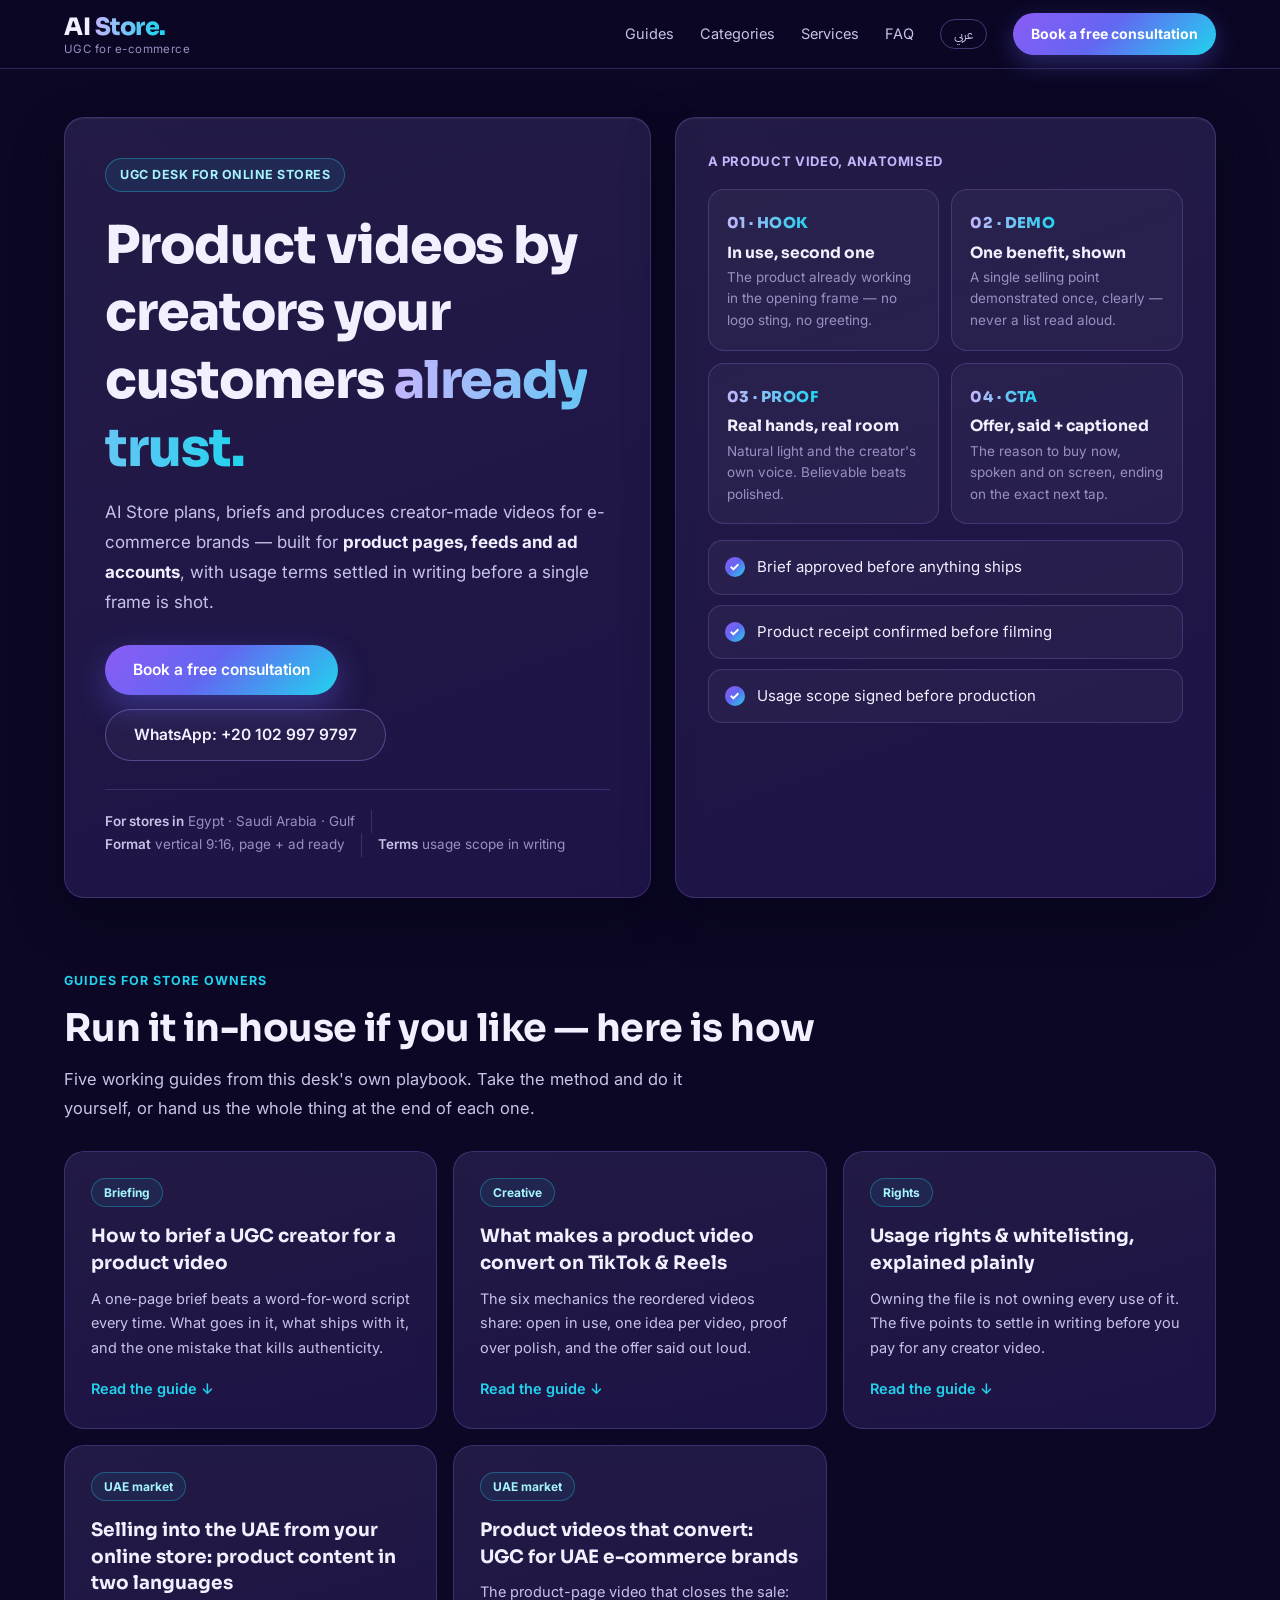
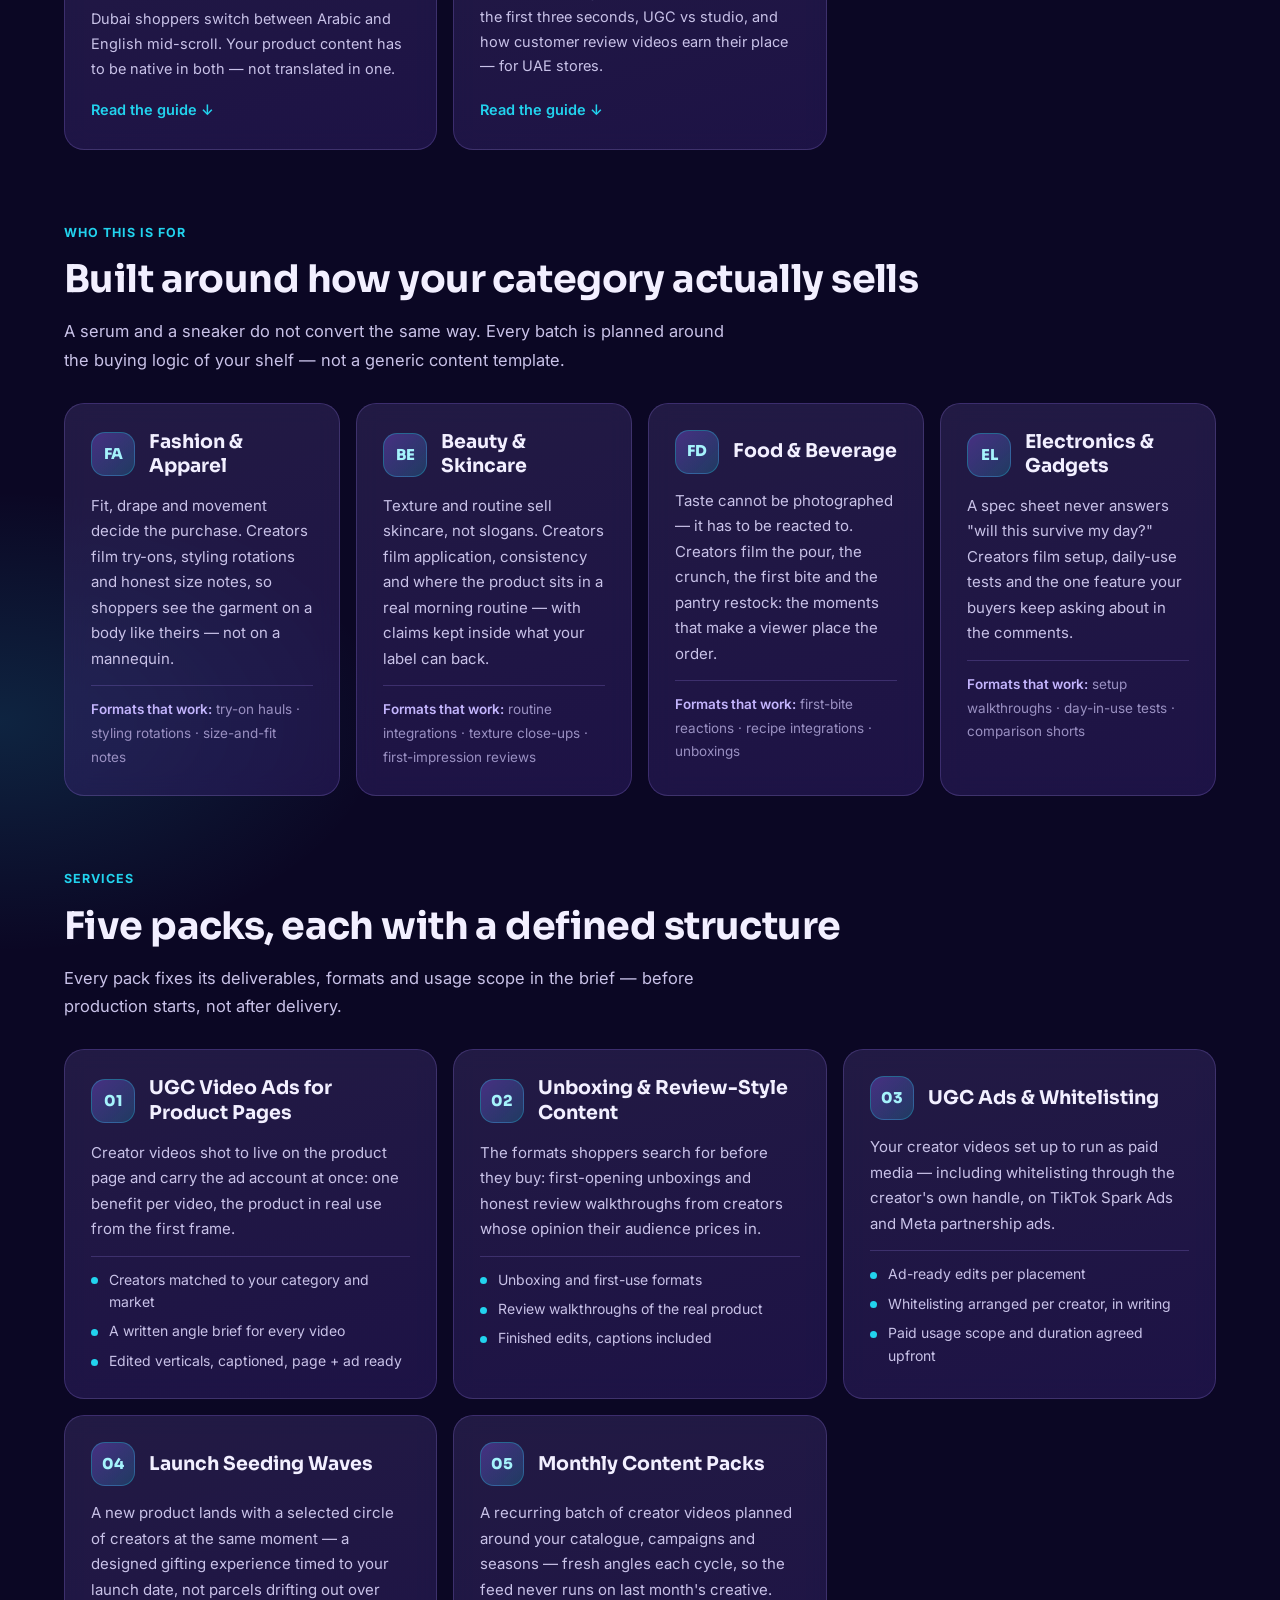
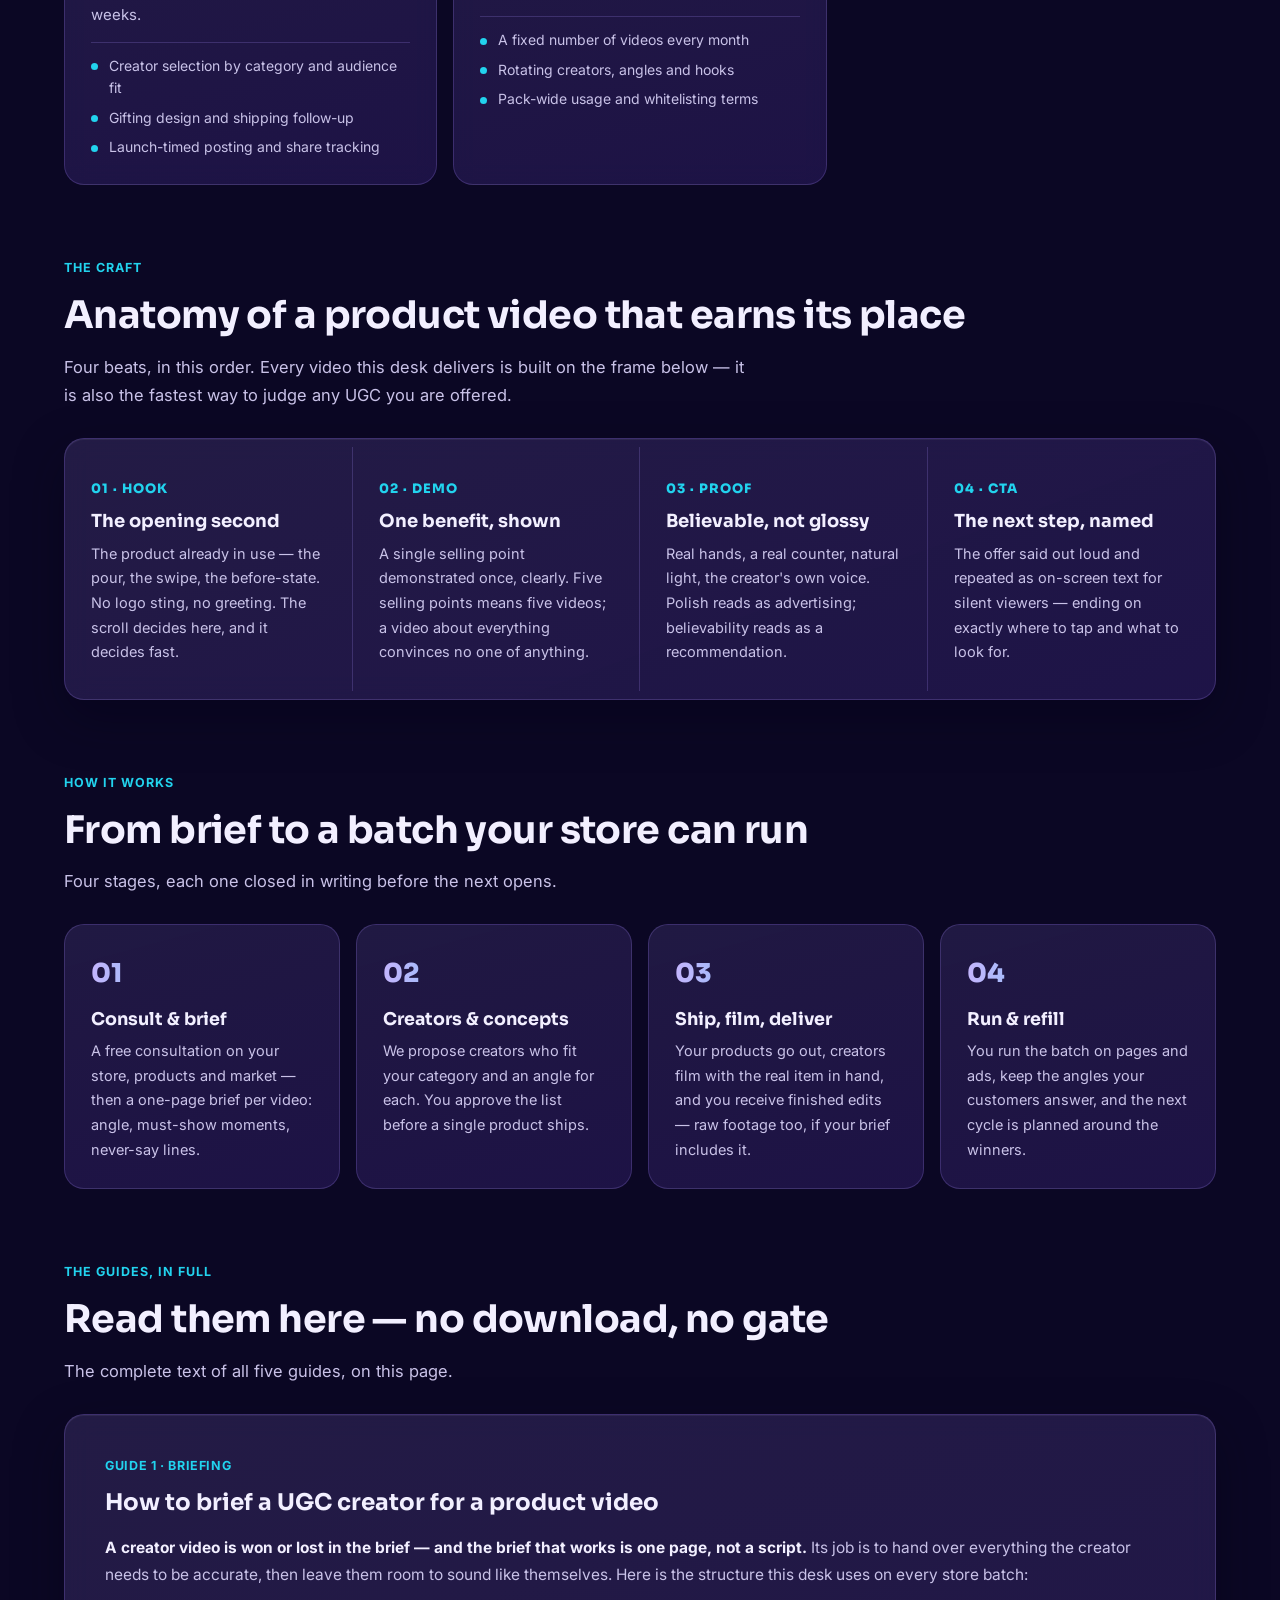
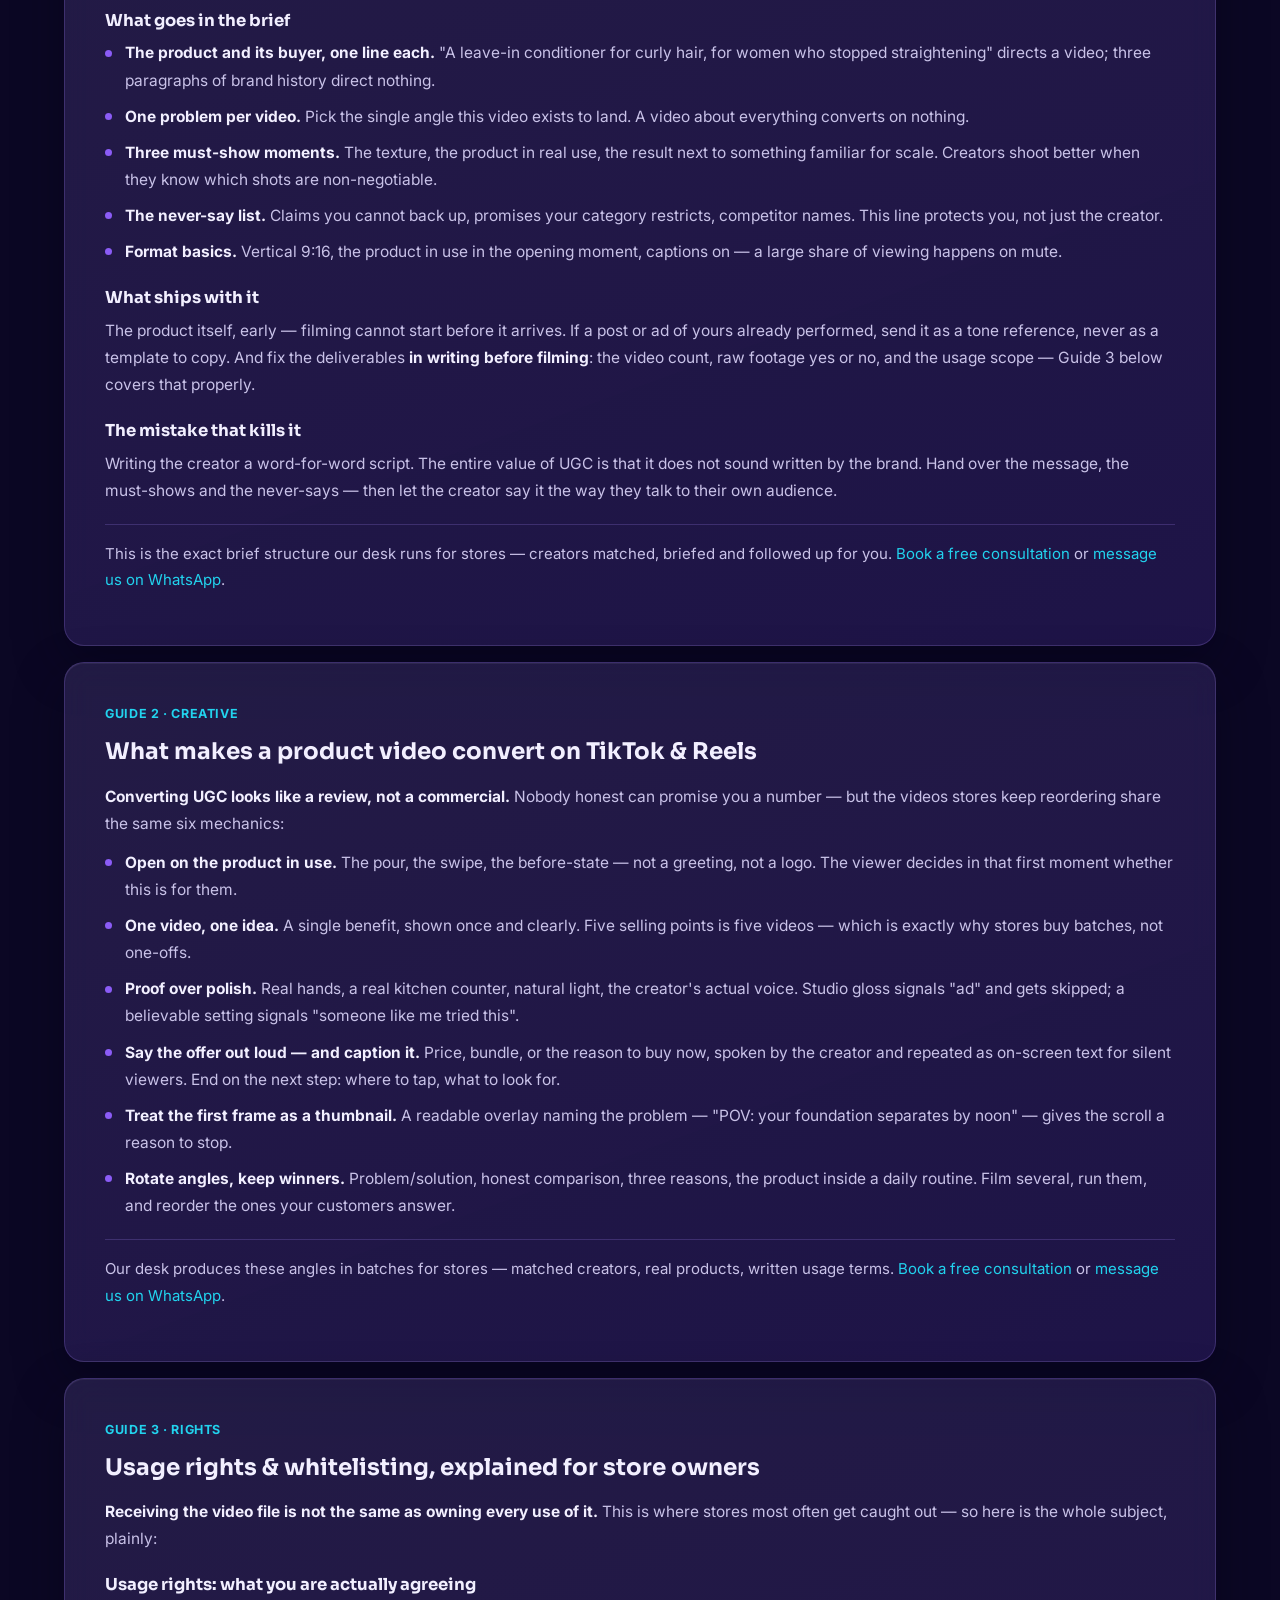
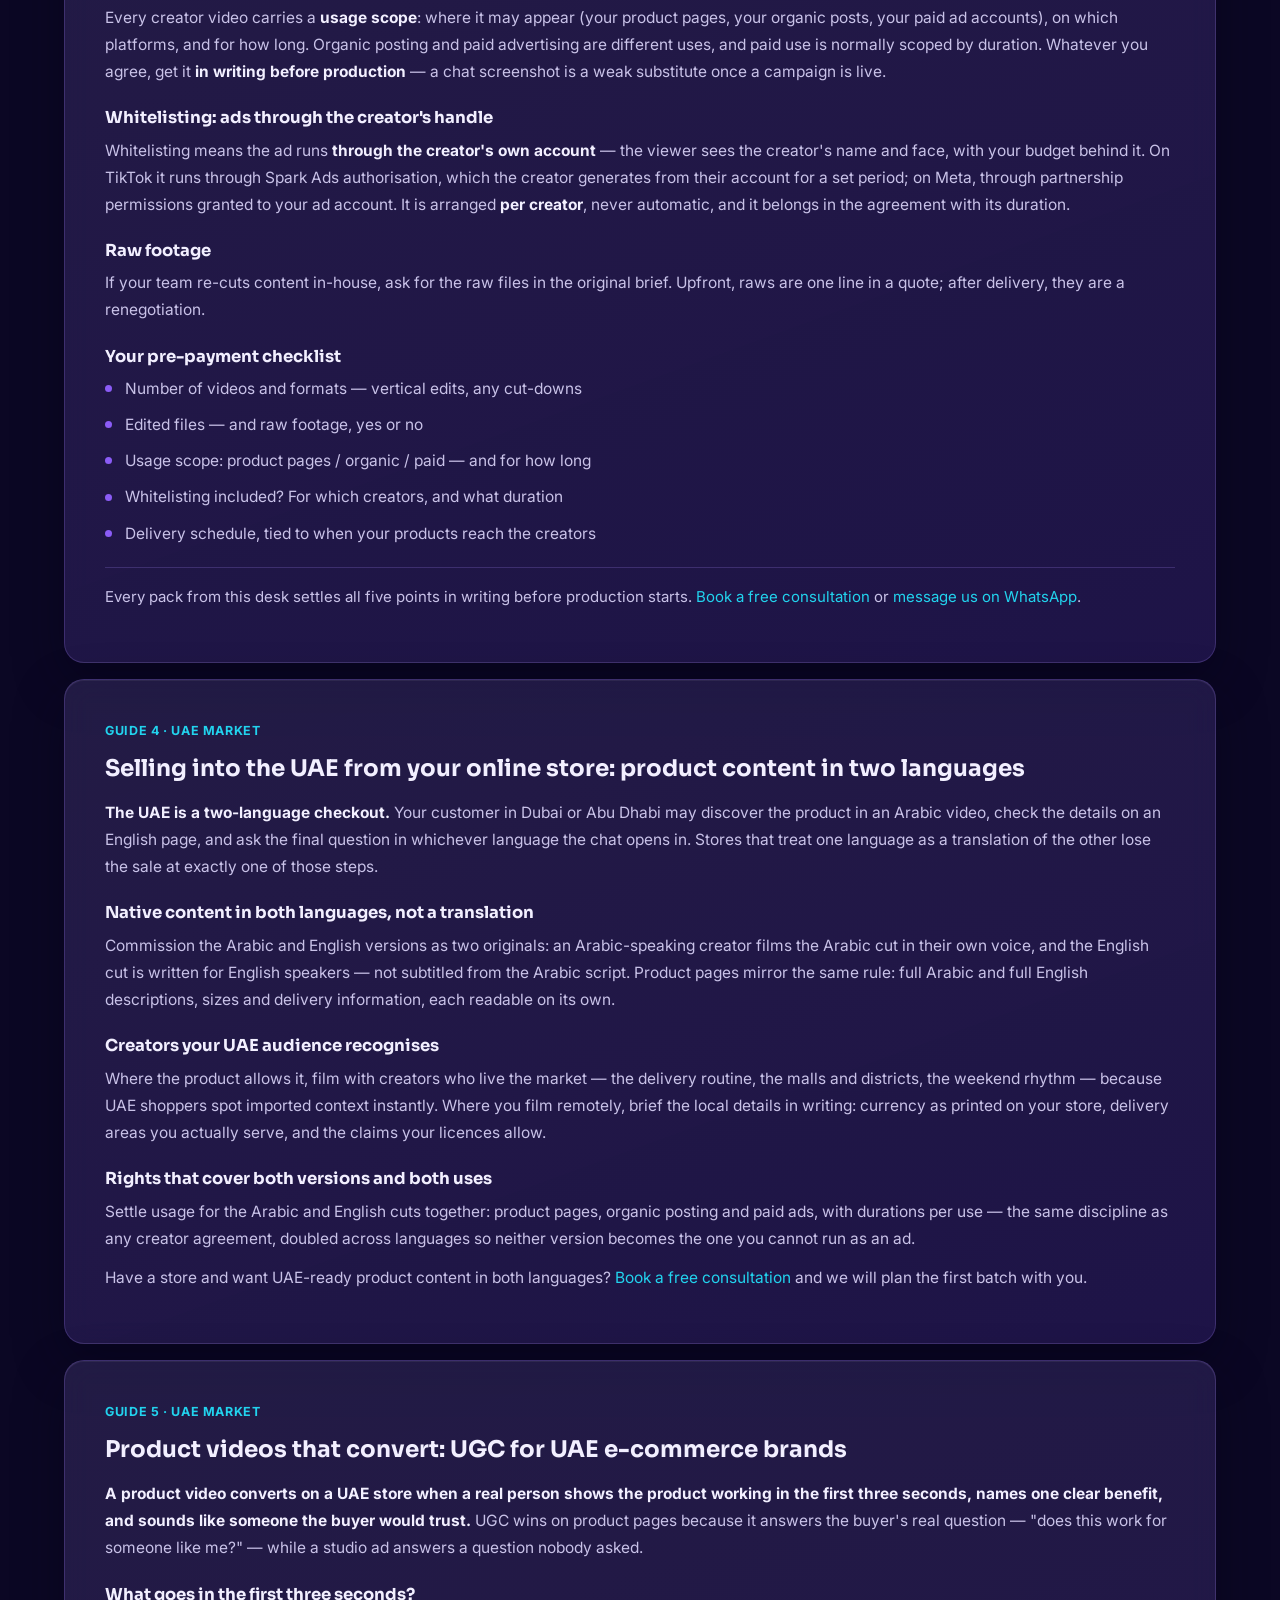
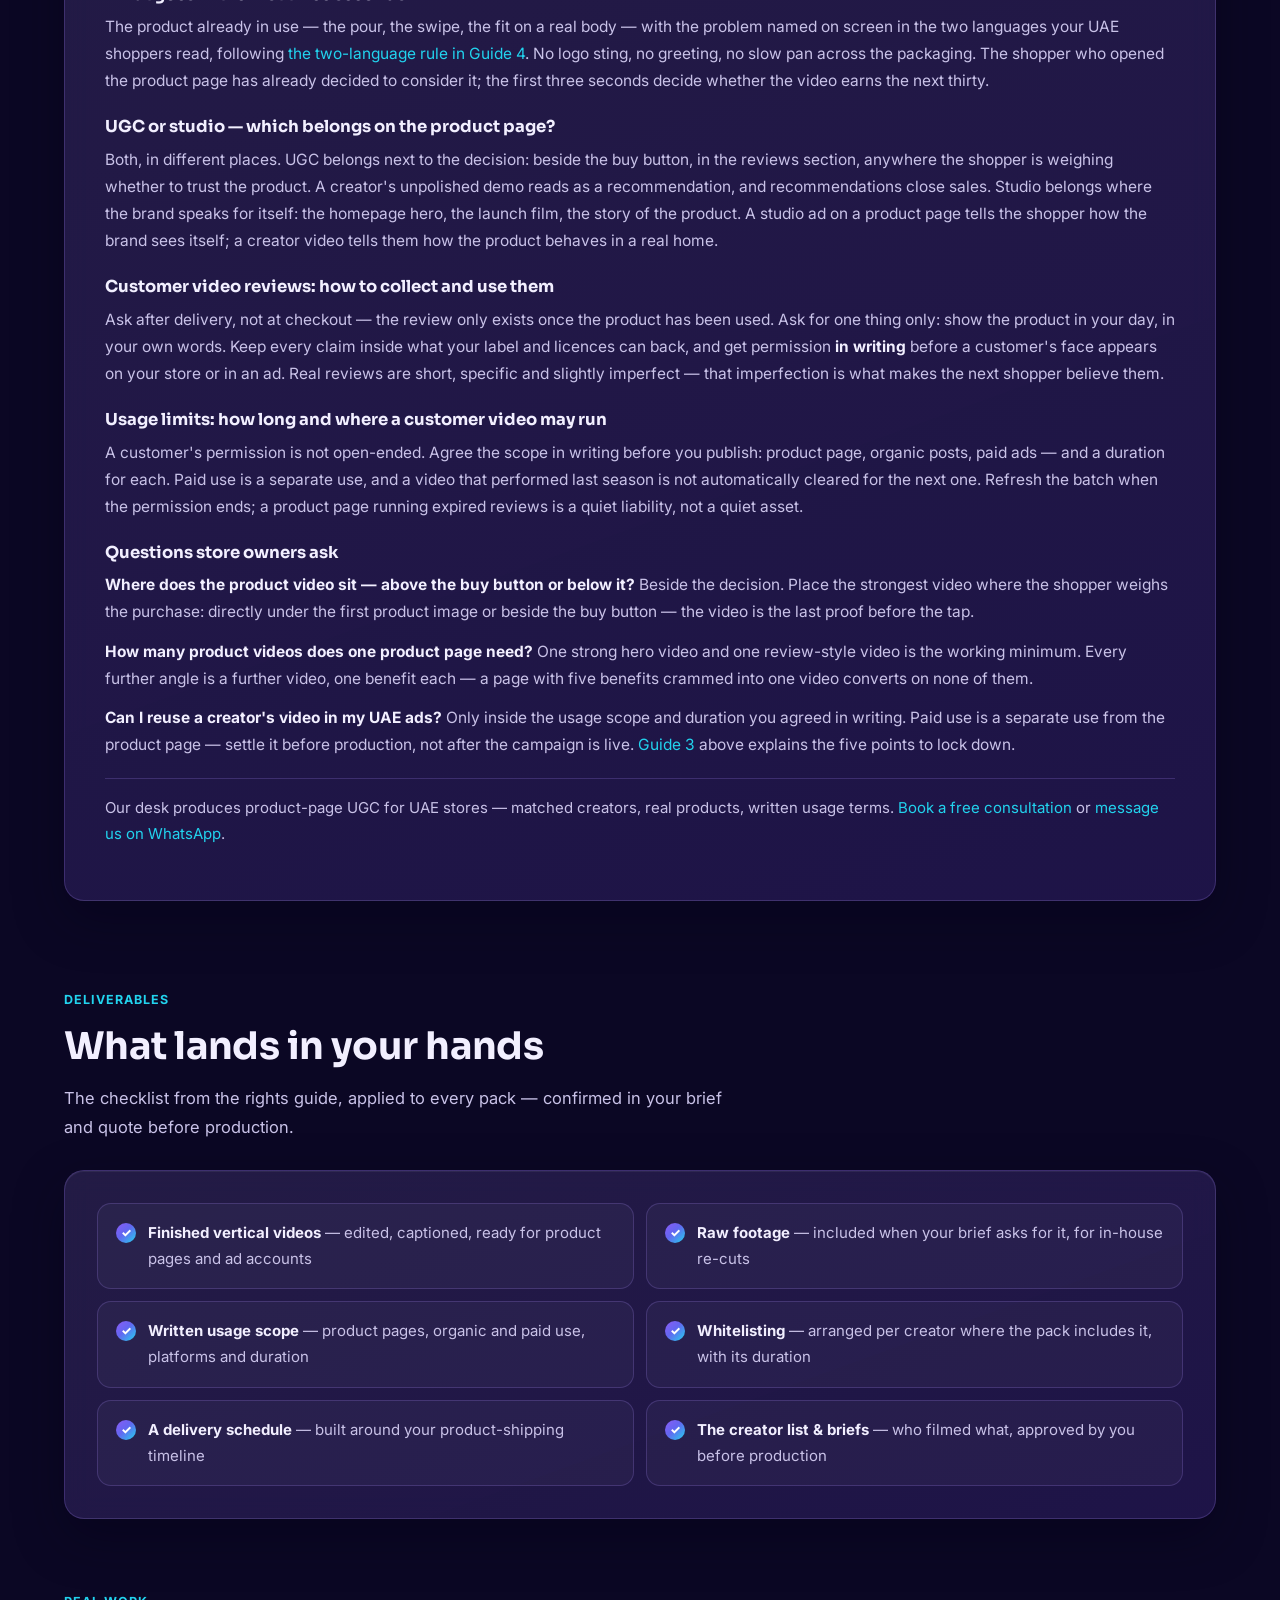
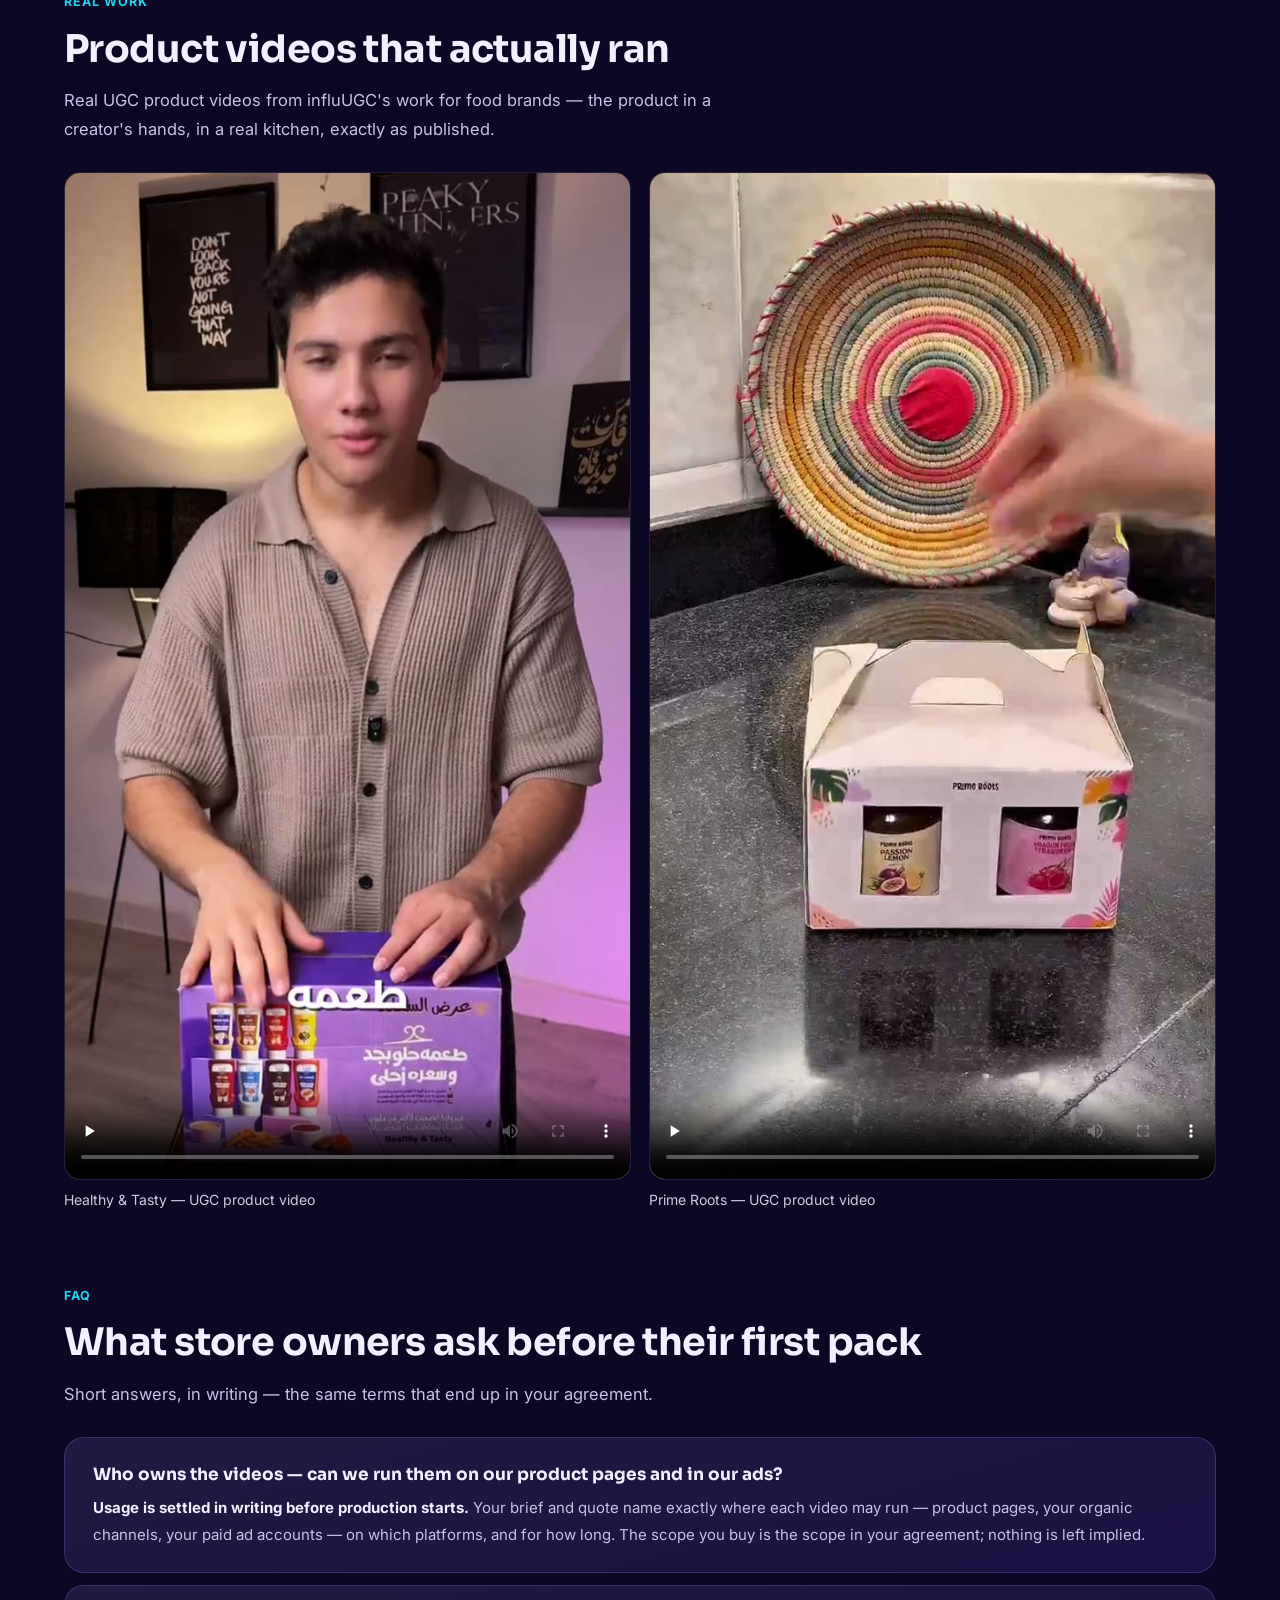
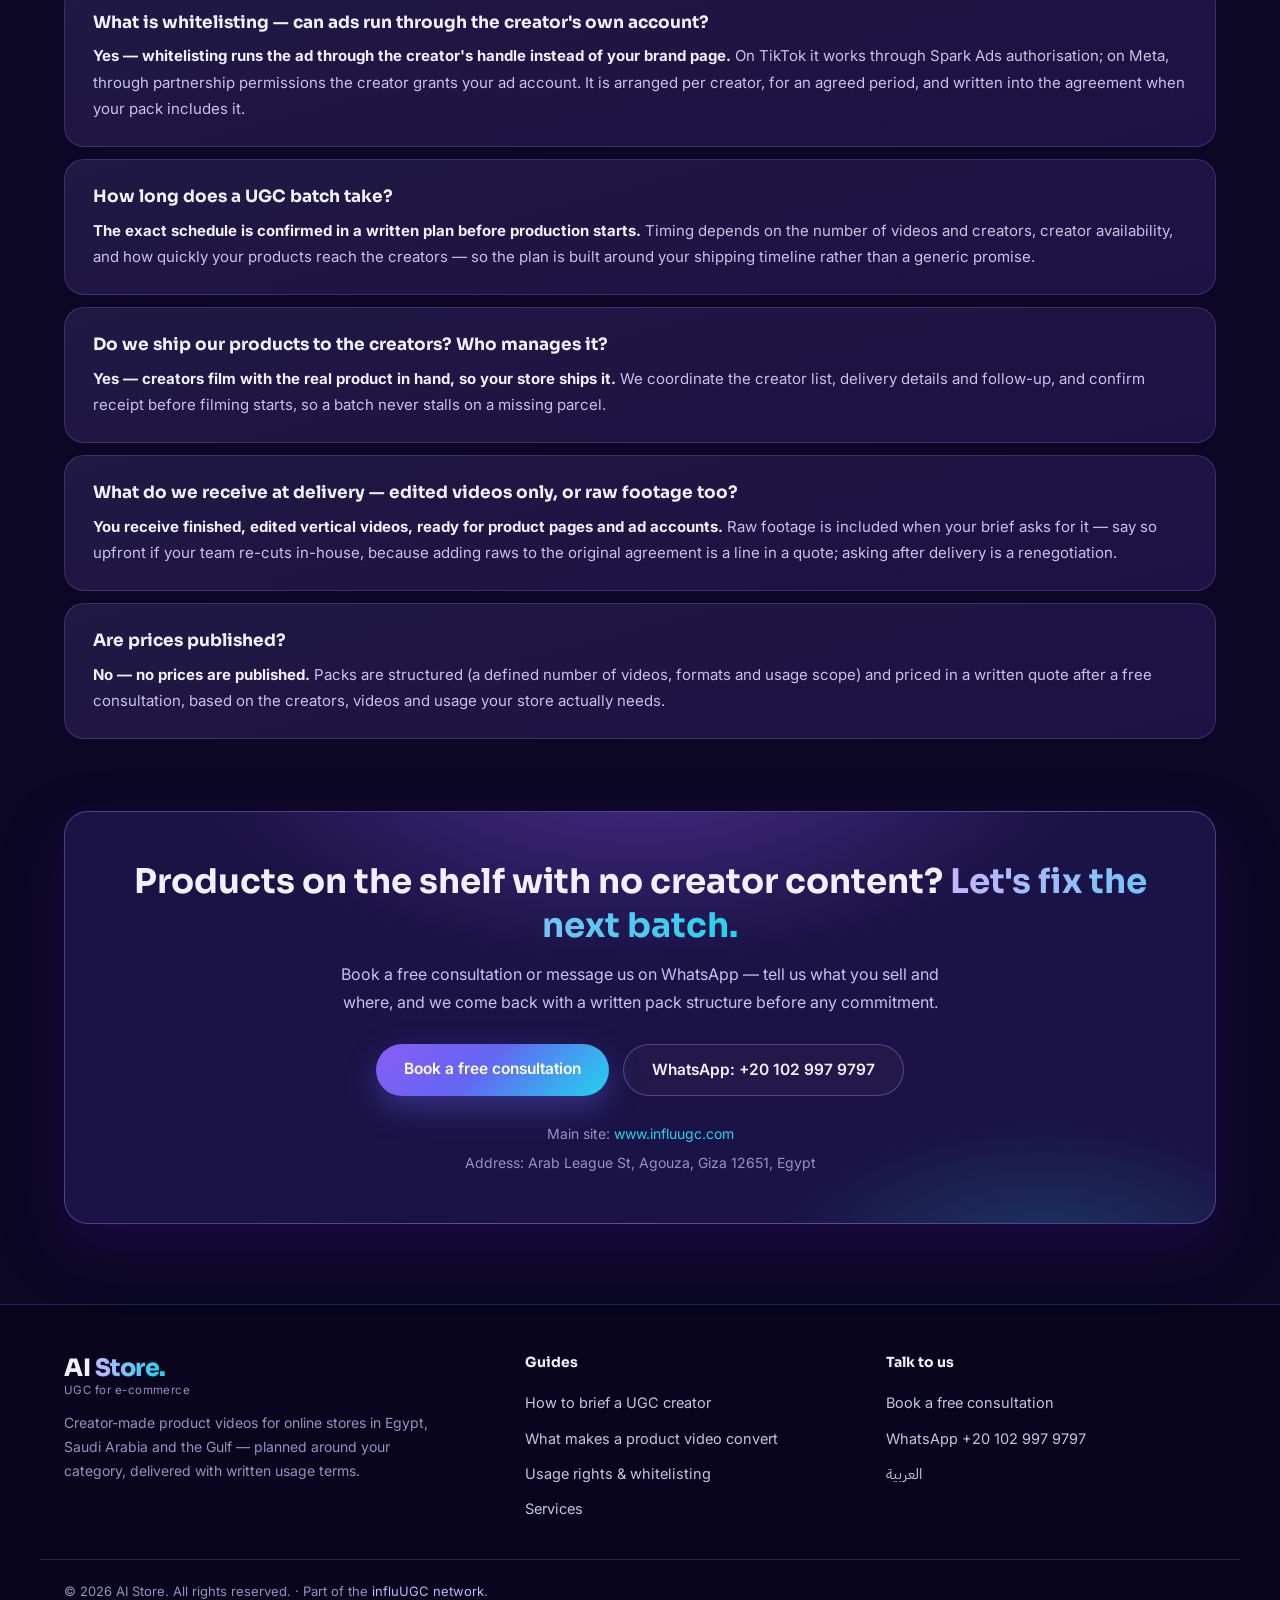
==== commit 98814985: "geo 2026-11-10: UAE e-commerce UGC guide" ====
--- a/index.html
+++ b/index.html
@@ -158,7 +158,7 @@
     <div class="sec-head">
       <p class="eyebrow">Guides for store owners</p>
       <h2>Run it in-house if you like — here is how</h2>
-      <p class="lead">Four working guides from this desk's own playbook. Take the method and do it yourself, or hand us the whole thing at the end of each one.</p>
+      <p class="lead">Five working guides from this desk's own playbook. Take the method and do it yourself, or hand us the whole thing at the end of each one.</p>
     </div>
     <div class="grid-3">
       <article class="card gcard">
@@ -184,6 +184,12 @@
         <h3>Selling into the UAE from your online store: product content in two languages</h3>
         <p>Dubai shoppers switch between Arabic and English mid-scroll. Your product content has to be native in both — not translated in one.</p>
         <a class="read" href="#guide-uae">Read the guide ↓</a>
+      </article>
+      <article class="card gcard">
+        <span class="cat">UAE market</span>
+        <h3>Product videos that convert: UGC for UAE e-commerce brands</h3>
+        <p>The product-page video that closes the sale: the first three seconds, UGC vs studio, and how customer review videos earn their place — for UAE stores.</p>
+        <a class="read" href="#guide-uae-ecommerce">Read the guide ↓</a>
       </article>
     </div>
   </div>
@@ -317,7 +323,7 @@
     <div class="sec-head">
       <p class="eyebrow">The guides, in full</p>
       <h2>Read them here — no download, no gate</h2>
-      <p class="lead">The complete text of all three guides, on this page.</p>
+      <p class="lead">The complete text of all five guides, on this page.</p>
     </div>
 
     <article class="frame frame-lg guide">
@@ -386,6 +392,24 @@
       <p>Settle usage for the Arabic and English cuts together: product pages, organic posting and paid ads, with durations per use — the same discipline as any creator agreement, doubled across languages so neither version becomes the one you cannot run as an ad.</p>
       <p>Have a store and want UAE-ready product content in both languages? <a href="https://www.influugc.com/book?utm_source=aistore&utm_medium=satellite&utm_campaign=network">Book a free consultation</a> and we will plan the first batch with you.</p>
     </article>
+    <article class="frame frame-lg guide" id="guide-uae-ecommerce">
+      <p class="g-tag">Guide 5 · UAE market</p>
+      <h3>Product videos that convert: UGC for UAE e-commerce brands</h3>
+      <p><b>A product video converts on a UAE store when a real person shows the product working in the first three seconds, names one clear benefit, and sounds like someone the buyer would trust.</b> UGC wins on product pages because it answers the buyer's real question — "does this work for someone like me?" — while a studio ad answers a question nobody asked.</p>
+      <h4>What goes in the first three seconds?</h4>
+      <p>The product already in use — the pour, the swipe, the fit on a real body — with the problem named on screen in the two languages your UAE shoppers read, following <a href="#guide-uae">the two-language rule in Guide 4</a>. No logo sting, no greeting, no slow pan across the packaging. The shopper who opened the product page has already decided to consider it; the first three seconds decide whether the video earns the next thirty.</p>
+      <h4>UGC or studio — which belongs on the product page?</h4>
+      <p>Both, in different places. UGC belongs next to the decision: beside the buy button, in the reviews section, anywhere the shopper is weighing whether to trust the product. A creator's unpolished demo reads as a recommendation, and recommendations close sales. Studio belongs where the brand speaks for itself: the homepage hero, the launch film, the story of the product. A studio ad on a product page tells the shopper how the brand sees itself; a creator video tells them how the product behaves in a real home.</p>
+      <h4>Customer video reviews: how to collect and use them</h4>
+      <p>Ask after delivery, not at checkout — the review only exists once the product has been used. Ask for one thing only: show the product in your day, in your own words. Keep every claim inside what your label and licences can back, and get permission <b>in writing</b> before a customer's face appears on your store or in an ad. Real reviews are short, specific and slightly imperfect — that imperfection is what makes the next shopper believe them.</p>
+      <h4>Usage limits: how long and where a customer video may run</h4>
+      <p>A customer's permission is not open-ended. Agree the scope in writing before you publish: product page, organic posts, paid ads — and a duration for each. Paid use is a separate use, and a video that performed last season is not automatically cleared for the next one. Refresh the batch when the permission ends; a product page running expired reviews is a quiet liability, not a quiet asset.</p>
+      <h4>Questions store owners ask</h4>
+      <p><b>Where does the product video sit — above the buy button or below it?</b> Beside the decision. Place the strongest video where the shopper weighs the purchase: directly under the first product image or beside the buy button — the video is the last proof before the tap.</p>
+      <p><b>How many product videos does one product page need?</b> One strong hero video and one review-style video is the working minimum. Every further angle is a further video, one benefit each — a page with five benefits crammed into one video converts on none of them.</p>
+      <p><b>Can I reuse a creator's video in my UAE ads?</b> Only inside the usage scope and duration you agreed in writing. Paid use is a separate use from the product page — settle it before production, not after the campaign is live. <a href="#guide-rights">Guide 3</a> above explains the five points to lock down.</p>
+      <p class="woven">Our desk produces product-page UGC for UAE stores — matched creators, real products, written usage terms. <a href="https://www.influugc.com/book?utm_source=aistore&utm_medium=satellite&utm_campaign=network">Book a free consultation</a> or <a href="https://wa.me/201029979797?utm_source=aistore&utm_medium=satellite&utm_campaign=network">message us on WhatsApp</a>.</p>
+    </article>
   </div>
 </section>
 
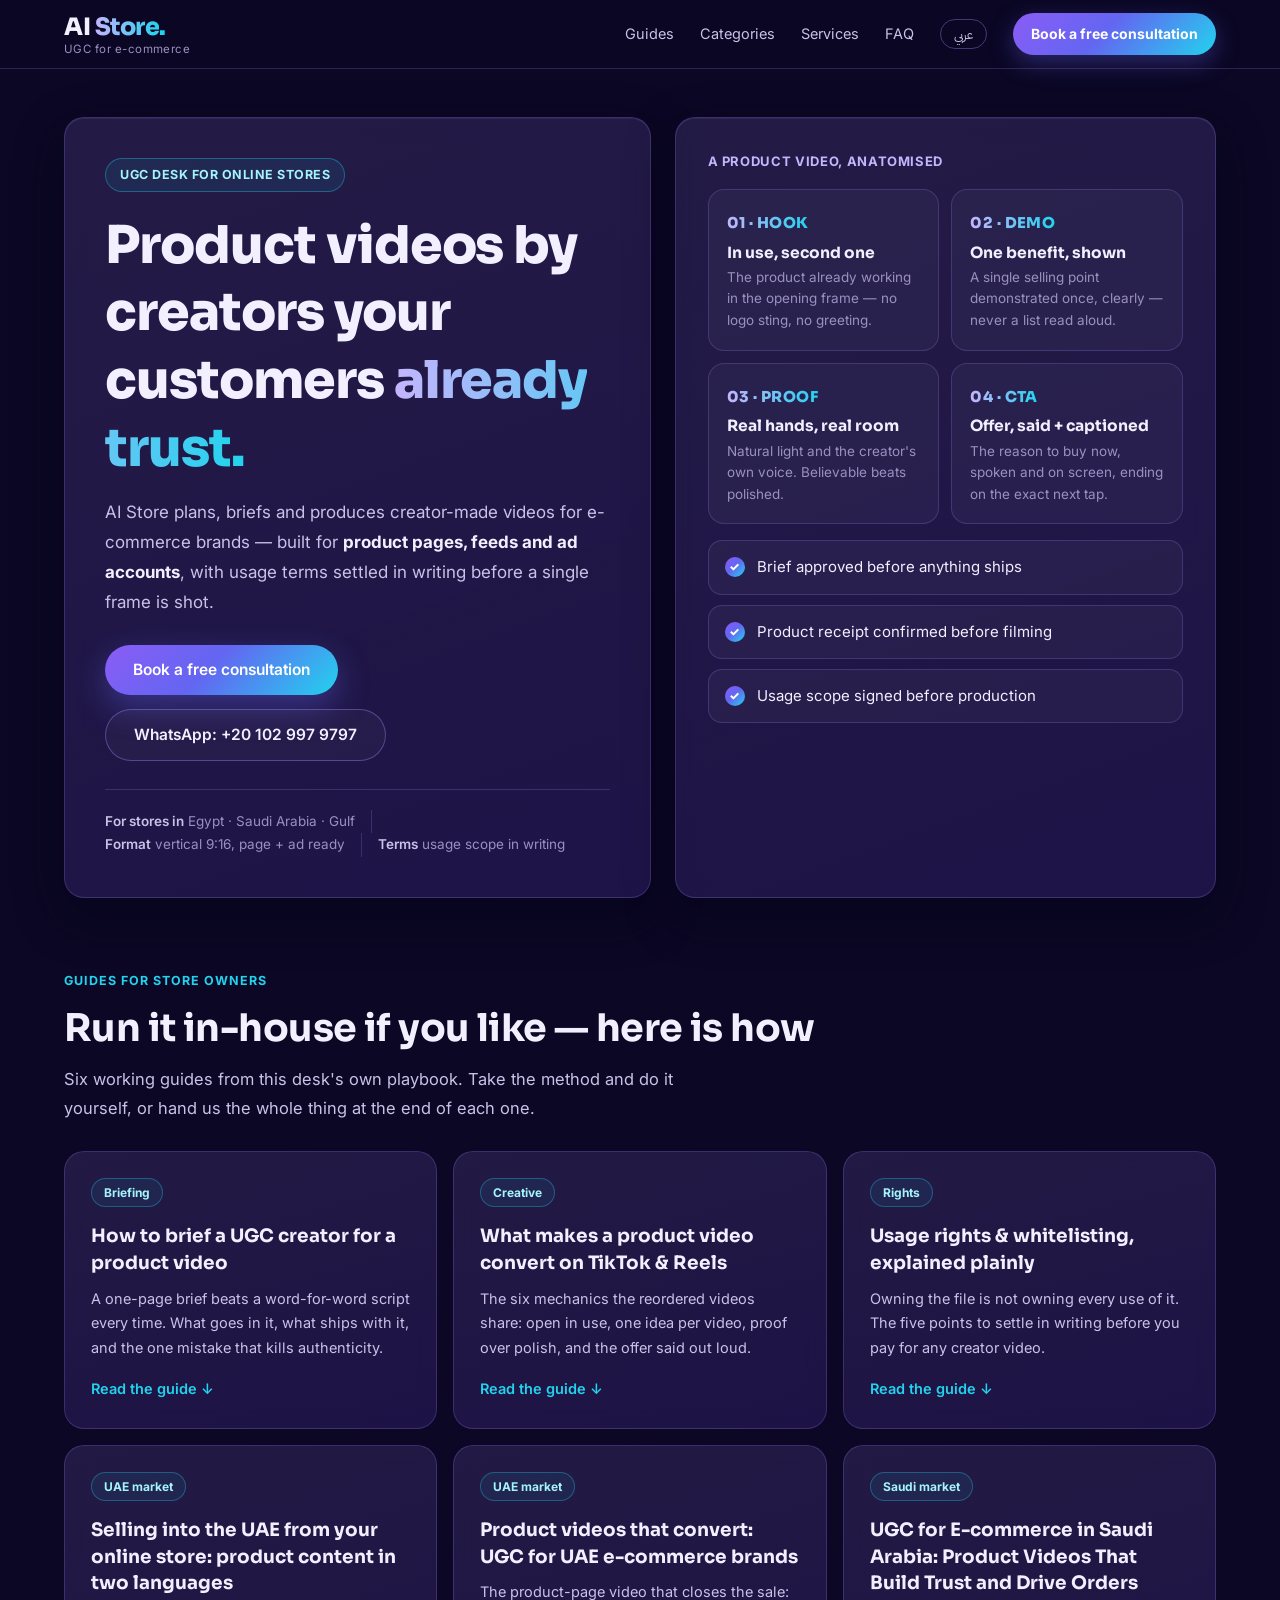
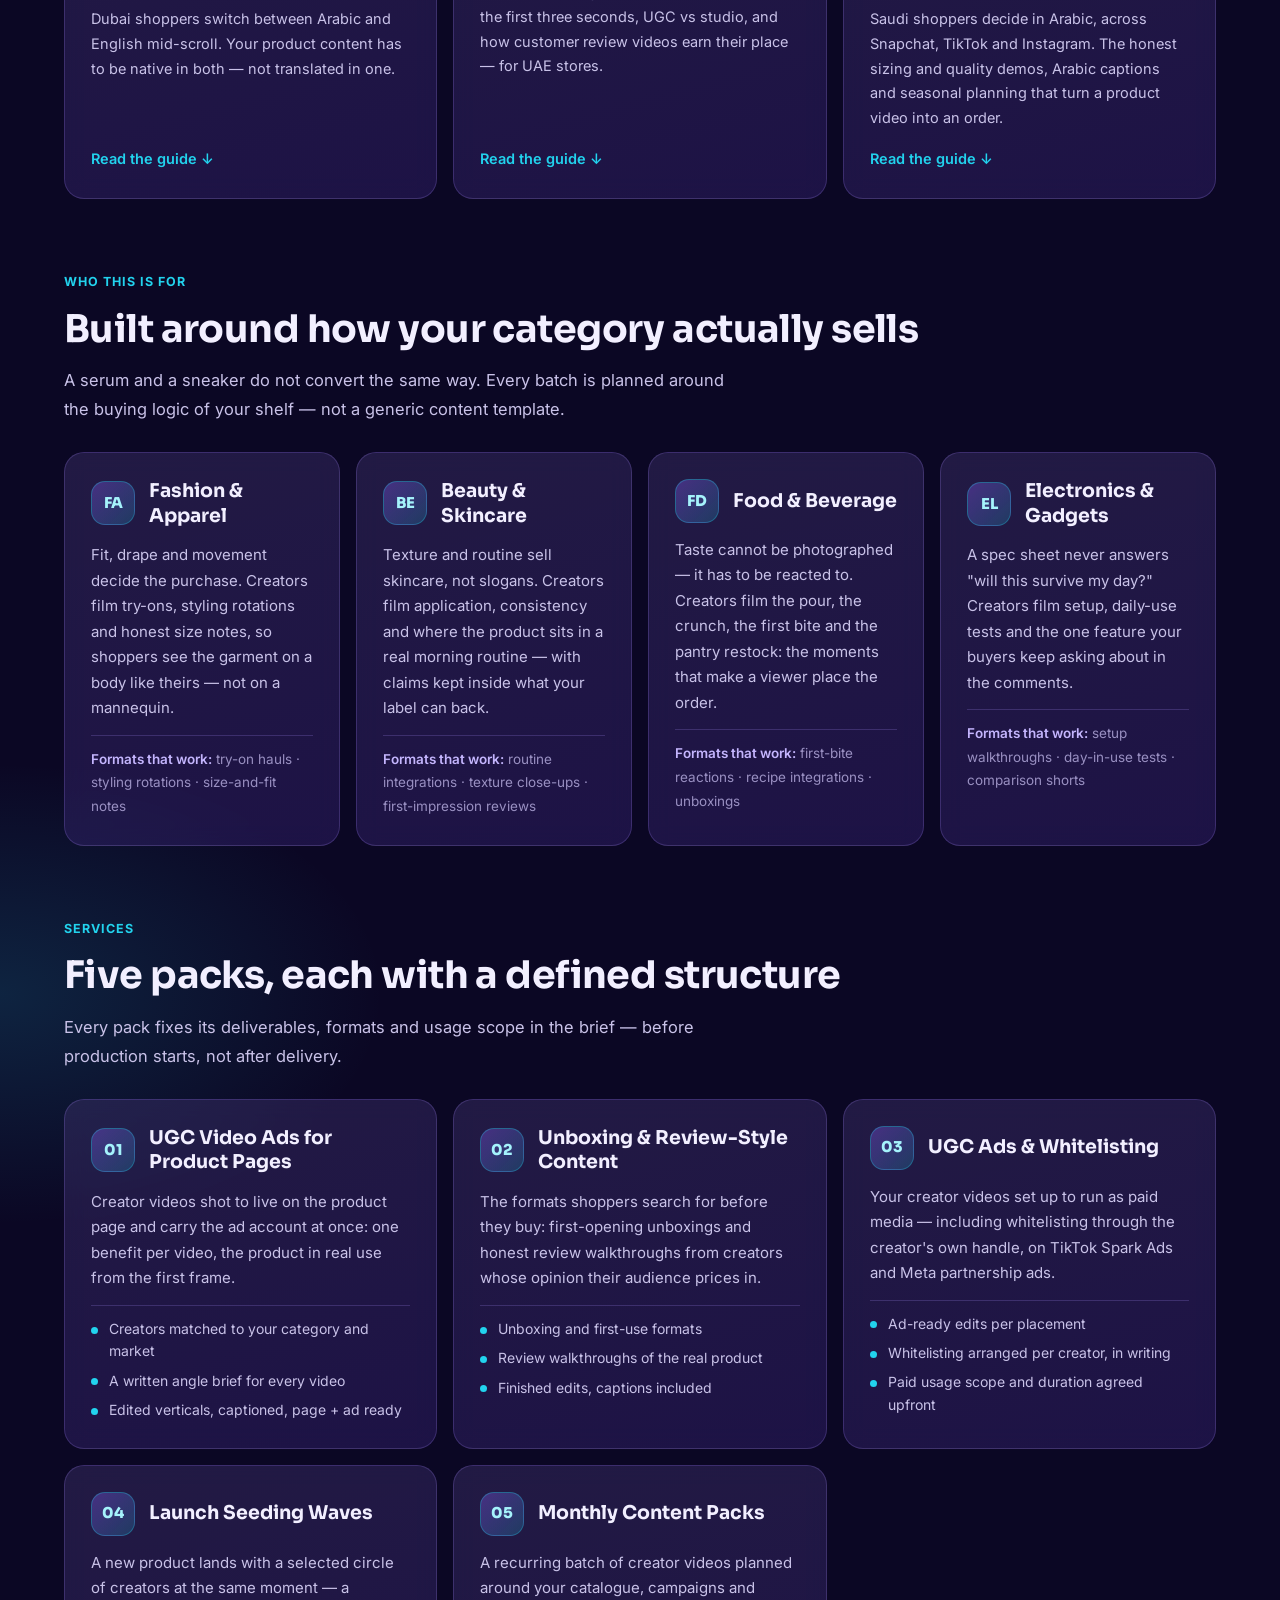
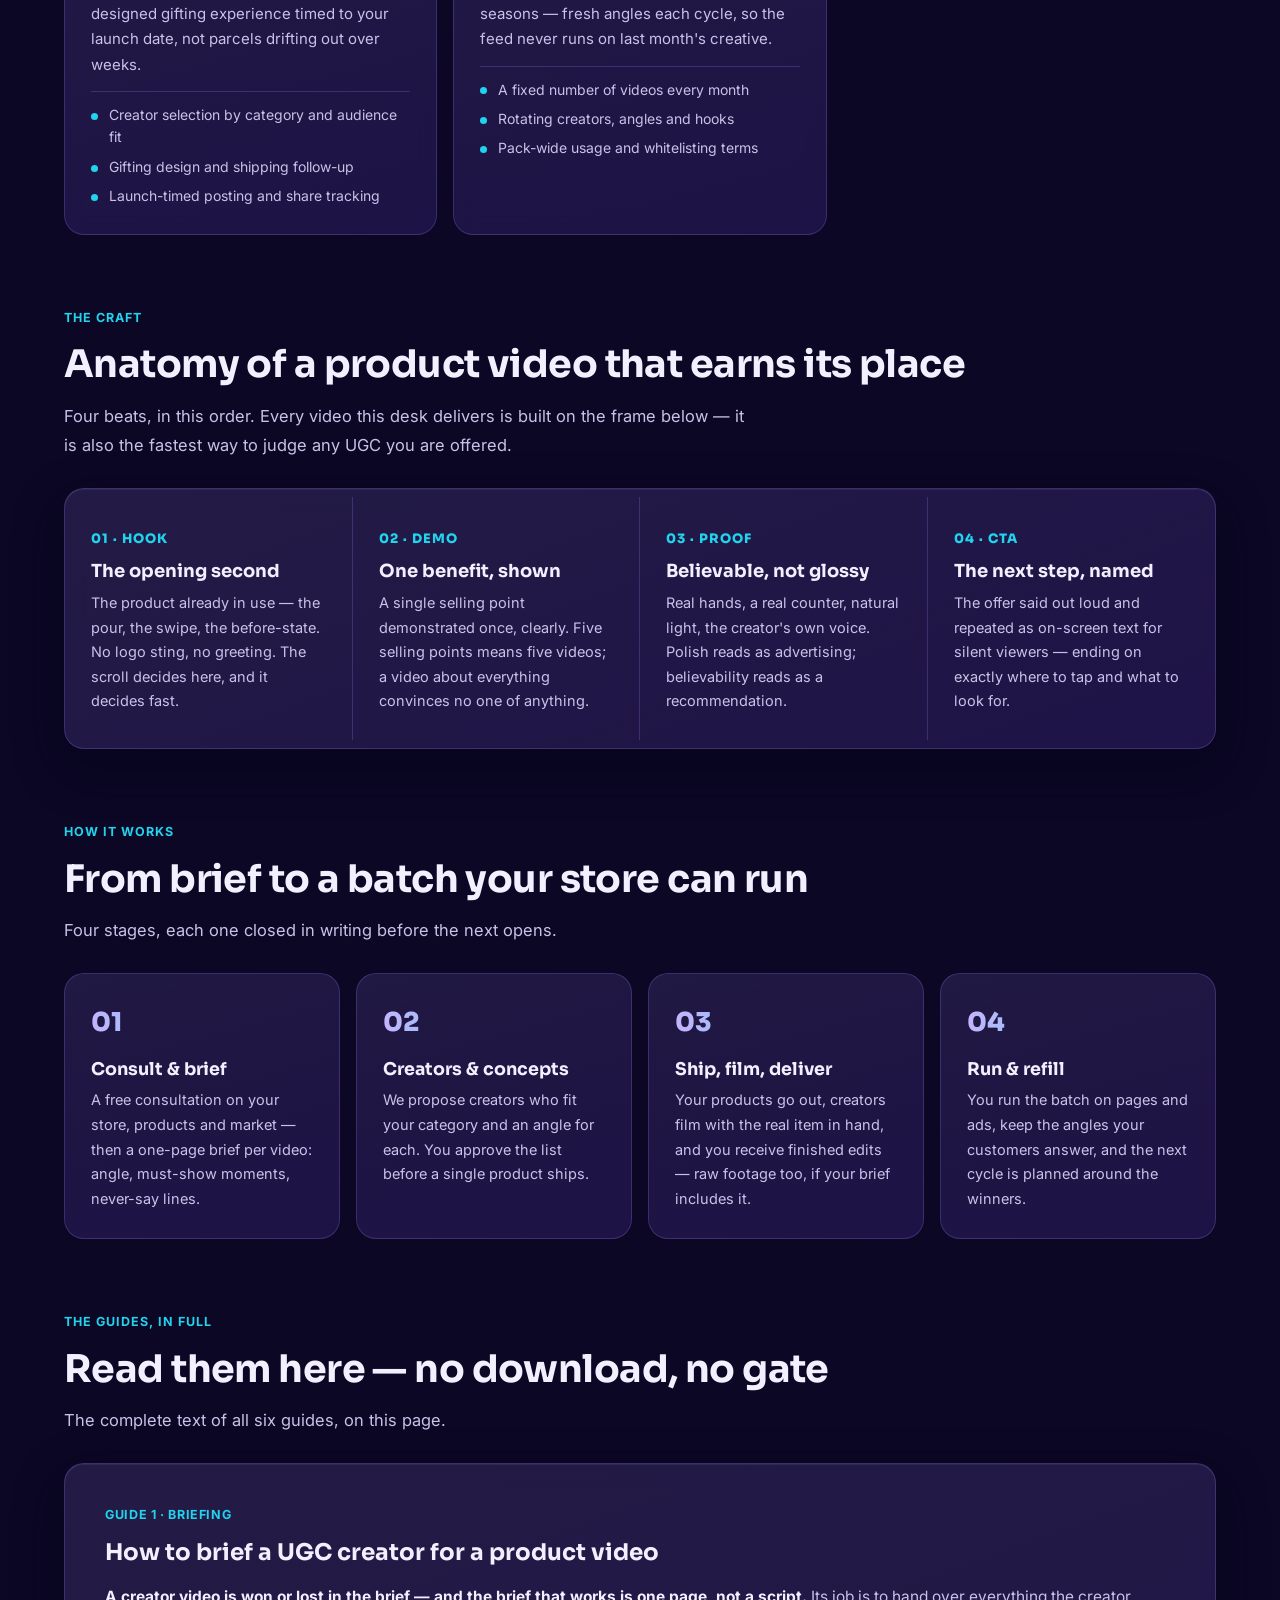
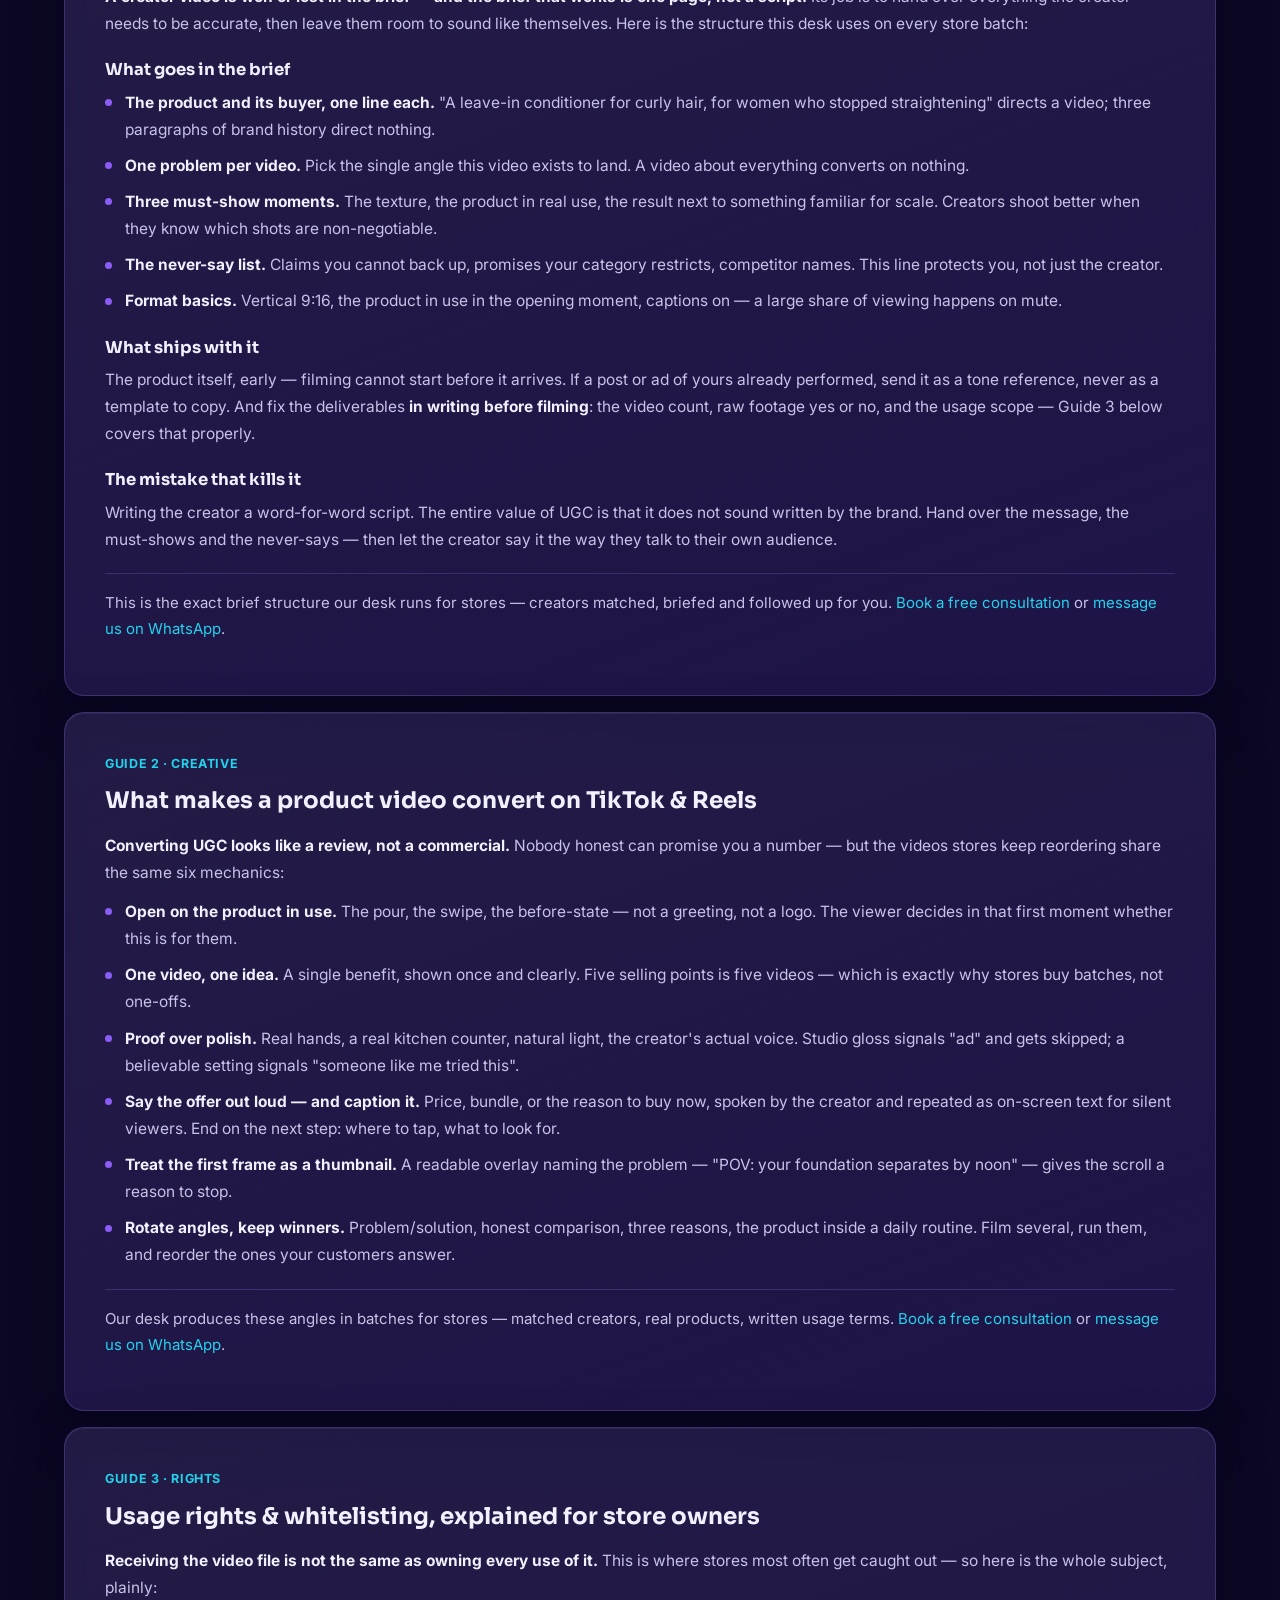
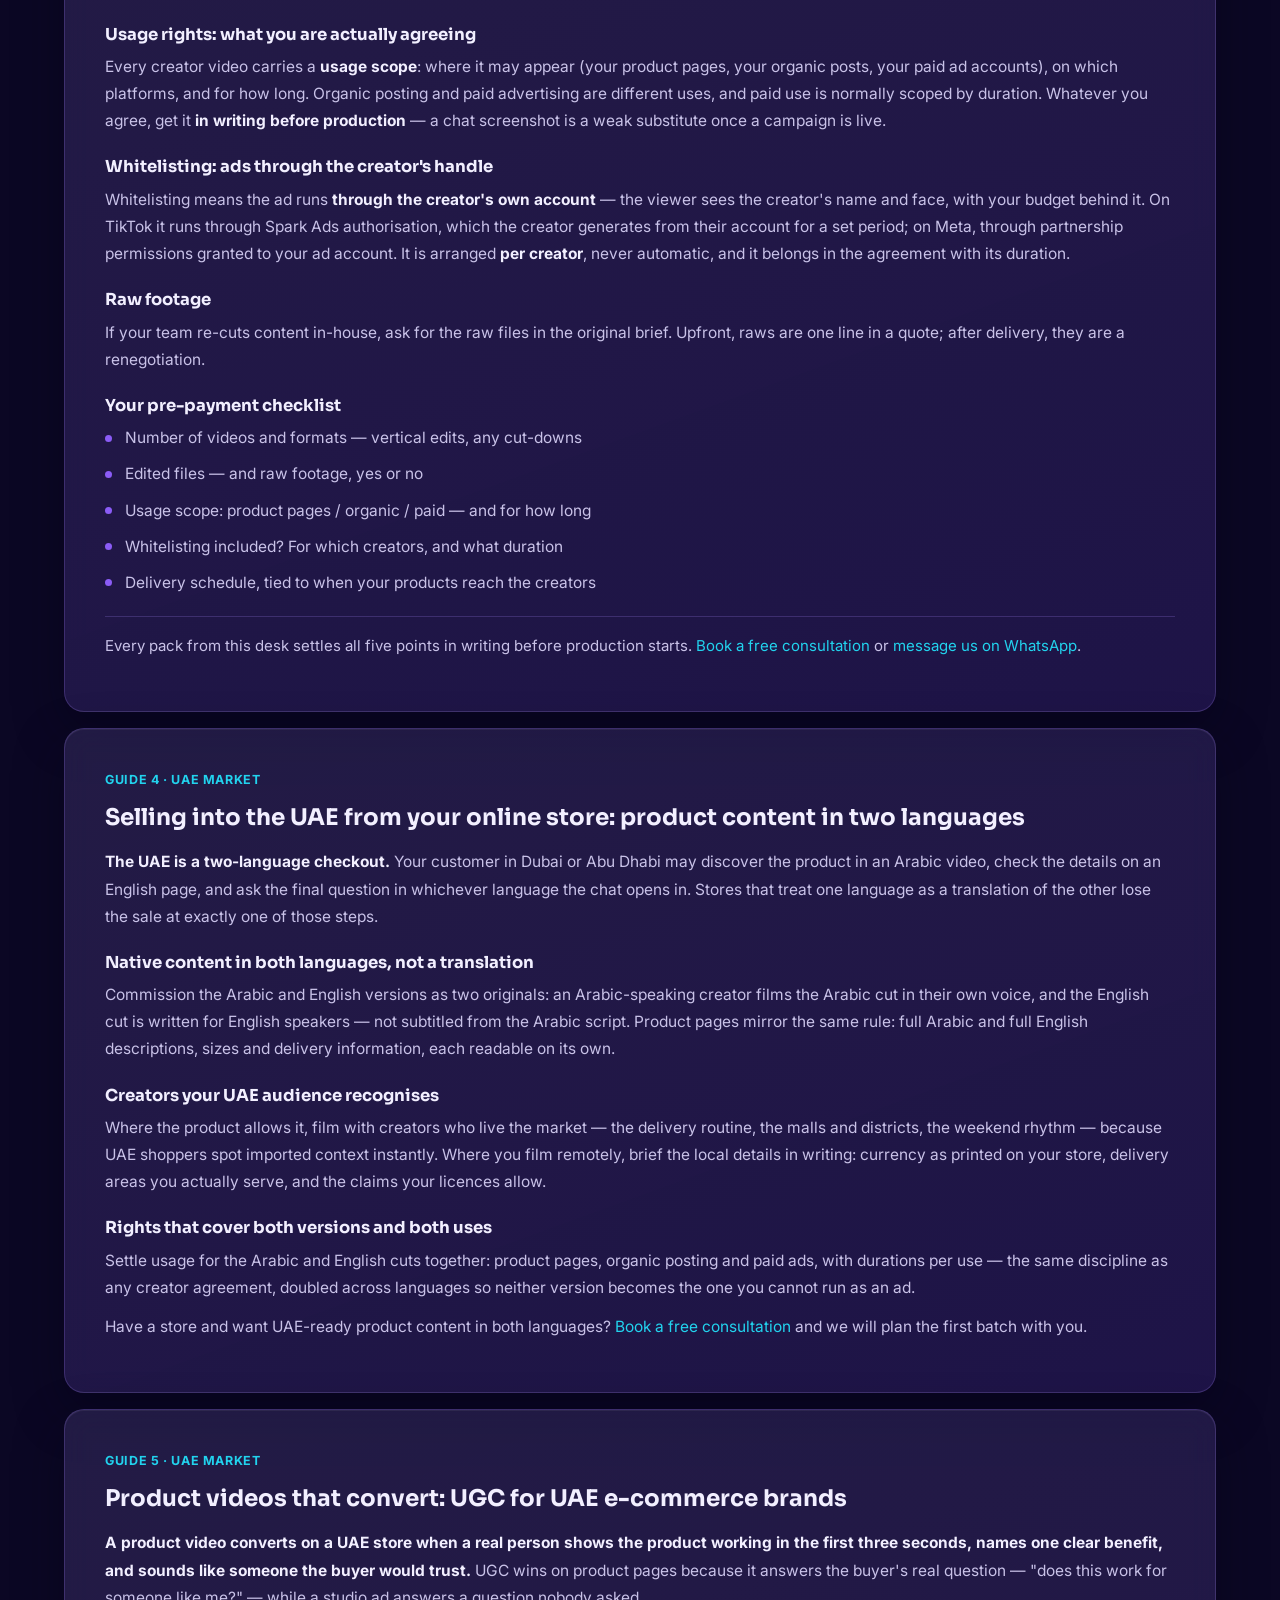
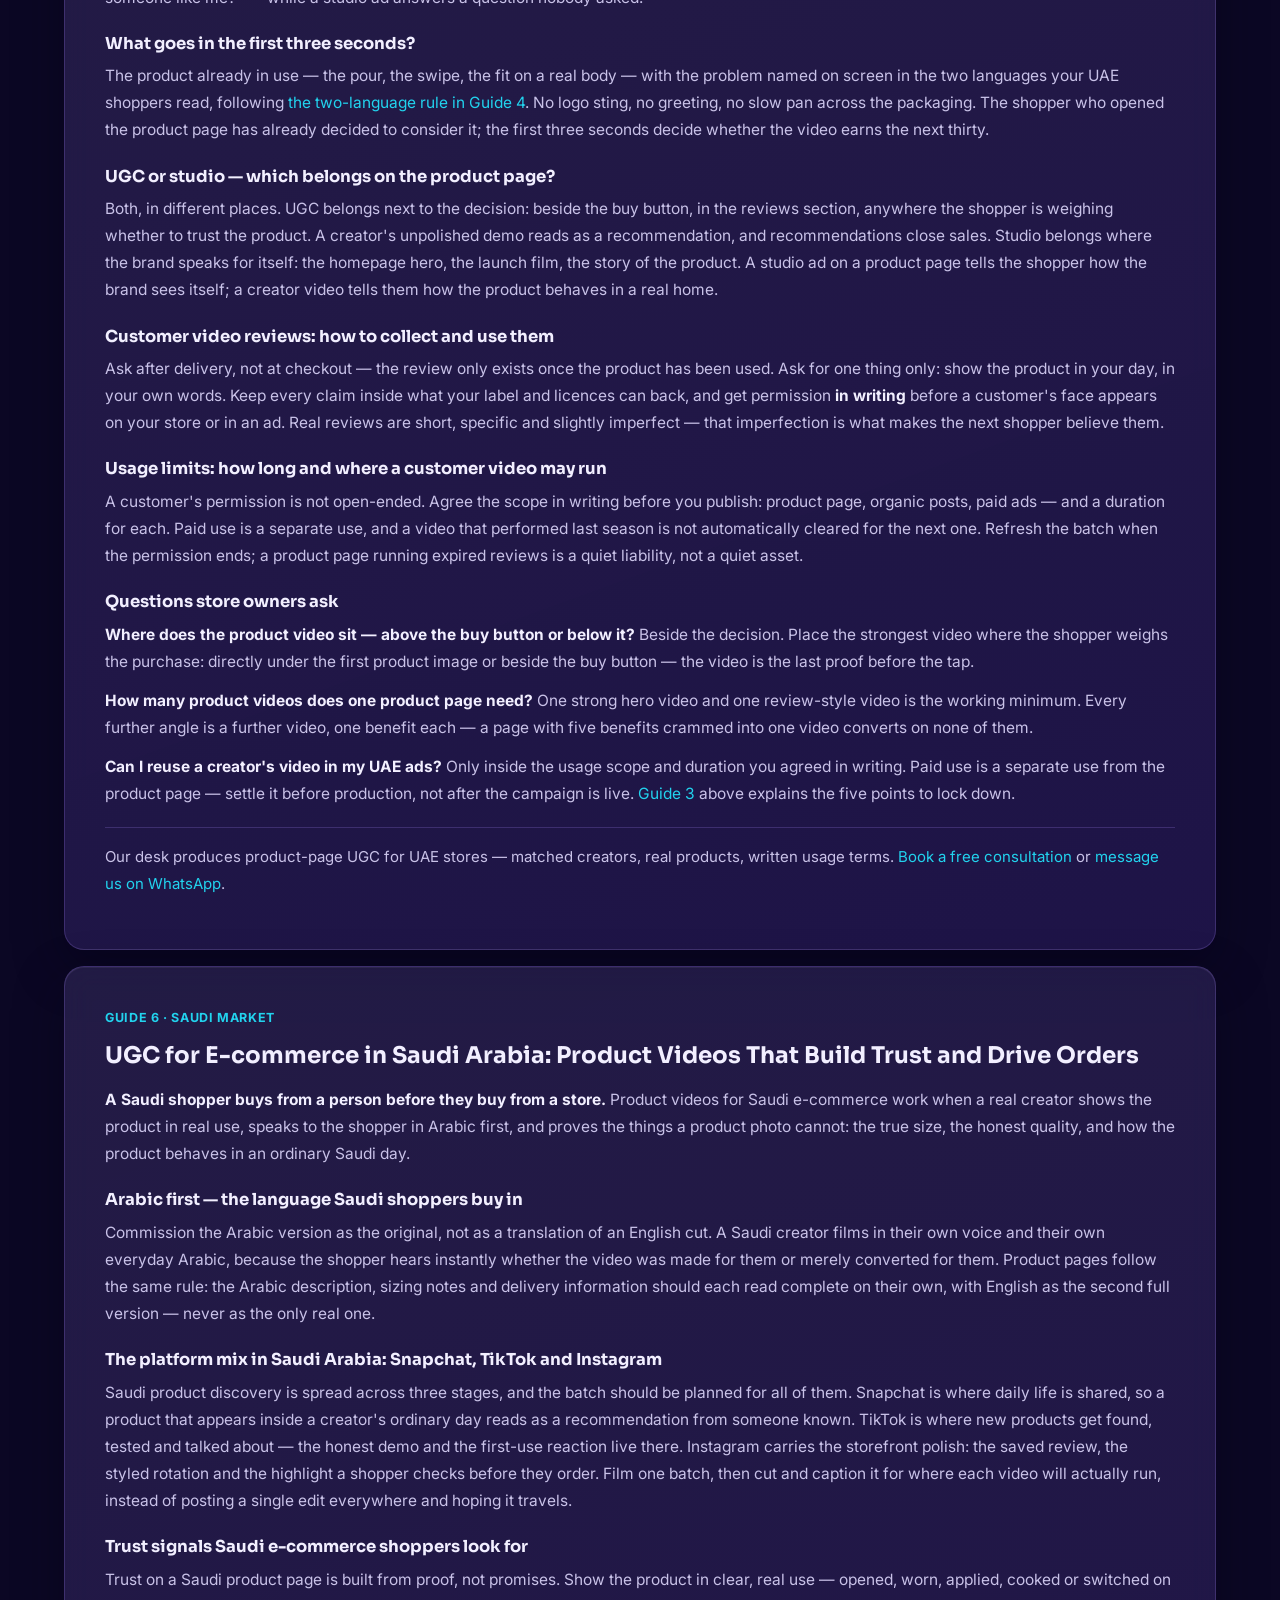
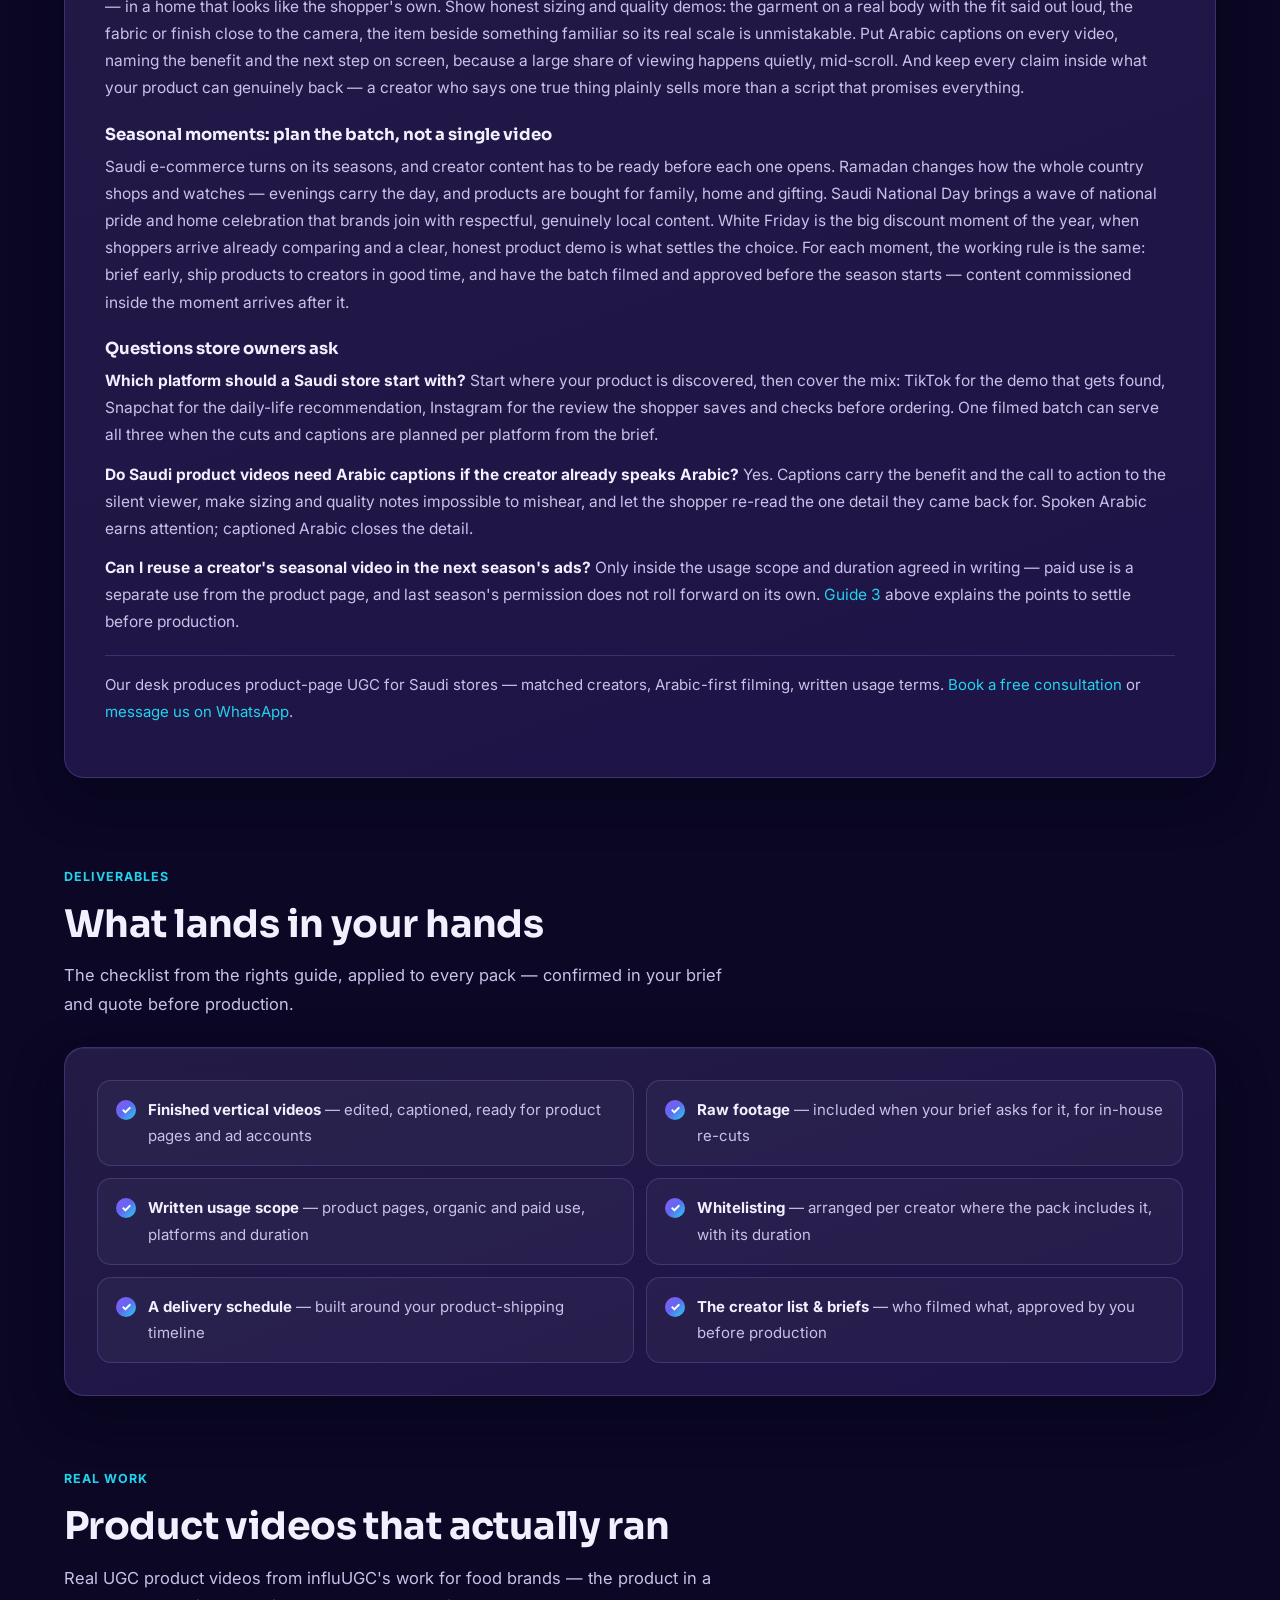
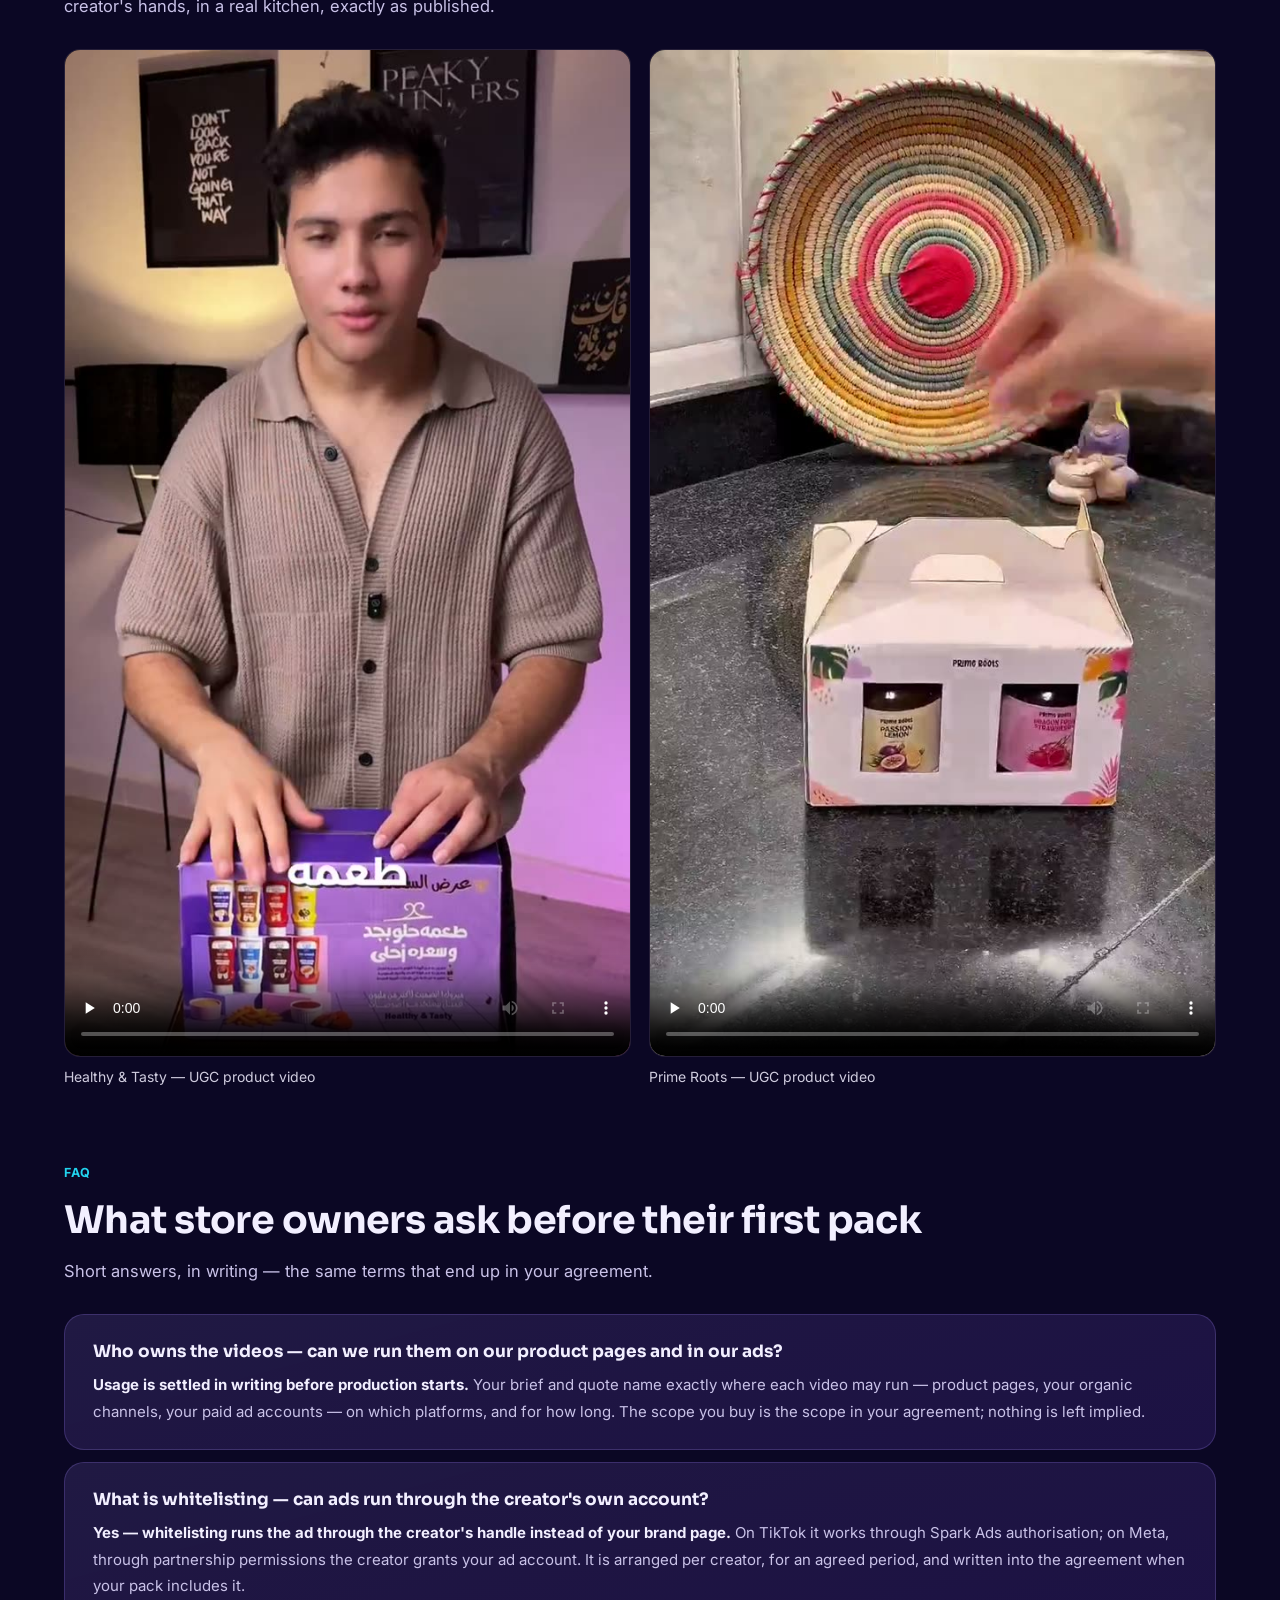
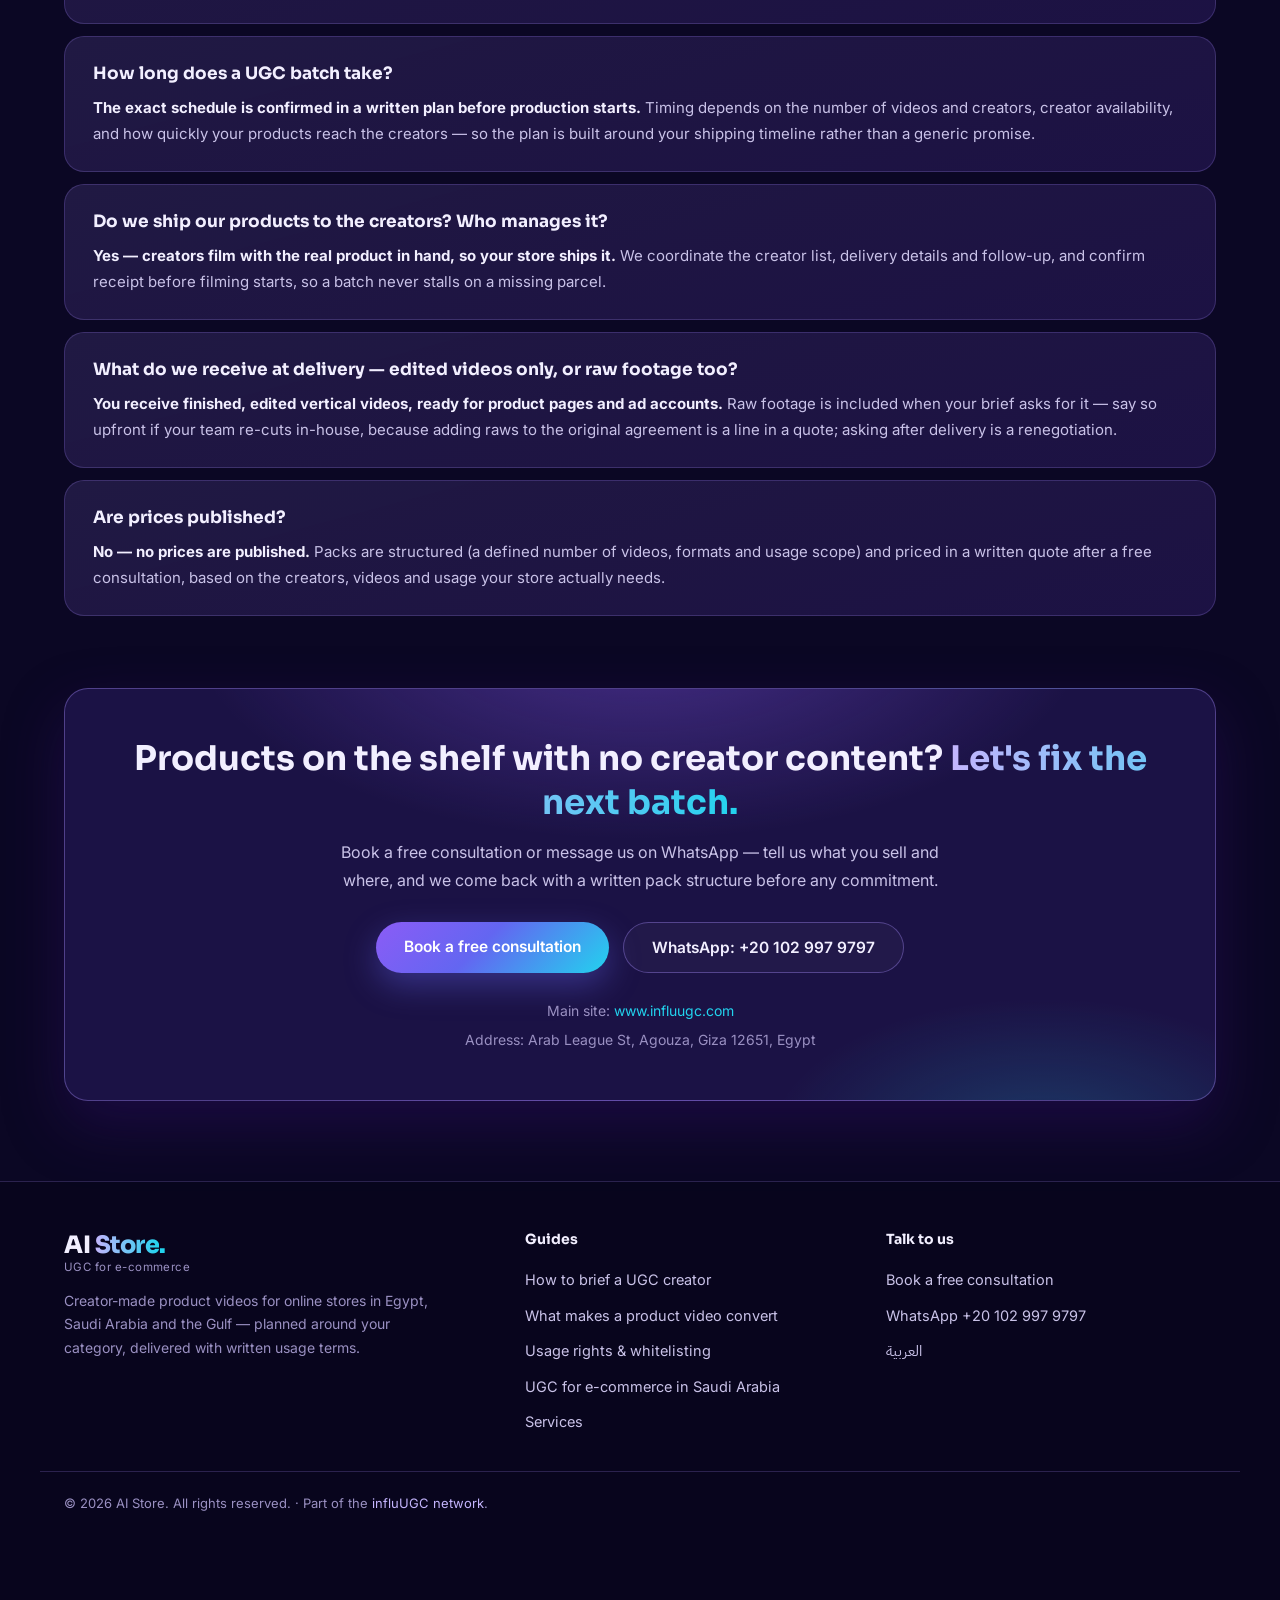
==== commit 20aeb53b: "feat(geo): Saudi e-commerce UGC guide (AR+EN)" ====
--- a/index.html
+++ b/index.html
@@ -158,7 +158,7 @@
     <div class="sec-head">
       <p class="eyebrow">Guides for store owners</p>
       <h2>Run it in-house if you like — here is how</h2>
-      <p class="lead">Five working guides from this desk's own playbook. Take the method and do it yourself, or hand us the whole thing at the end of each one.</p>
+      <p class="lead">Six working guides from this desk's own playbook. Take the method and do it yourself, or hand us the whole thing at the end of each one.</p>
     </div>
     <div class="grid-3">
       <article class="card gcard">
@@ -190,6 +190,12 @@
         <h3>Product videos that convert: UGC for UAE e-commerce brands</h3>
         <p>The product-page video that closes the sale: the first three seconds, UGC vs studio, and how customer review videos earn their place — for UAE stores.</p>
         <a class="read" href="#guide-uae-ecommerce">Read the guide ↓</a>
+      </article>
+      <article class="card gcard">
+        <span class="cat">Saudi market</span>
+        <h3>UGC for E-commerce in Saudi Arabia: Product Videos That Build Trust and Drive Orders</h3>
+        <p>Saudi shoppers decide in Arabic, across Snapchat, TikTok and Instagram. The honest sizing and quality demos, Arabic captions and seasonal planning that turn a product video into an order.</p>
+        <a class="read" href="#guide-saudi-ecommerce">Read the guide ↓</a>
       </article>
     </div>
   </div>
@@ -323,7 +329,7 @@
     <div class="sec-head">
       <p class="eyebrow">The guides, in full</p>
       <h2>Read them here — no download, no gate</h2>
-      <p class="lead">The complete text of all five guides, on this page.</p>
+      <p class="lead">The complete text of all six guides, on this page.</p>
     </div>
 
     <article class="frame frame-lg guide">
@@ -410,6 +416,24 @@
       <p><b>Can I reuse a creator's video in my UAE ads?</b> Only inside the usage scope and duration you agreed in writing. Paid use is a separate use from the product page — settle it before production, not after the campaign is live. <a href="#guide-rights">Guide 3</a> above explains the five points to lock down.</p>
       <p class="woven">Our desk produces product-page UGC for UAE stores — matched creators, real products, written usage terms. <a href="https://www.influugc.com/book?utm_source=aistore&utm_medium=satellite&utm_campaign=network">Book a free consultation</a> or <a href="https://wa.me/201029979797?utm_source=aistore&utm_medium=satellite&utm_campaign=network">message us on WhatsApp</a>.</p>
     </article>
+    <article class="frame frame-lg guide" id="guide-saudi-ecommerce">
+      <p class="g-tag">Guide 6 · Saudi market</p>
+      <h3>UGC for E-commerce in Saudi Arabia: Product Videos That Build Trust and Drive Orders</h3>
+      <p><b>A Saudi shopper buys from a person before they buy from a store.</b> Product videos for Saudi e-commerce work when a real creator shows the product in real use, speaks to the shopper in Arabic first, and proves the things a product photo cannot: the true size, the honest quality, and how the product behaves in an ordinary Saudi day.</p>
+      <h4>Arabic first — the language Saudi shoppers buy in</h4>
+      <p>Commission the Arabic version as the original, not as a translation of an English cut. A Saudi creator films in their own voice and their own everyday Arabic, because the shopper hears instantly whether the video was made for them or merely converted for them. Product pages follow the same rule: the Arabic description, sizing notes and delivery information should each read complete on their own, with English as the second full version — never as the only real one.</p>
+      <h4>The platform mix in Saudi Arabia: Snapchat, TikTok and Instagram</h4>
+      <p>Saudi product discovery is spread across three stages, and the batch should be planned for all of them. Snapchat is where daily life is shared, so a product that appears inside a creator's ordinary day reads as a recommendation from someone known. TikTok is where new products get found, tested and talked about — the honest demo and the first-use reaction live there. Instagram carries the storefront polish: the saved review, the styled rotation and the highlight a shopper checks before they order. Film one batch, then cut and caption it for where each video will actually run, instead of posting a single edit everywhere and hoping it travels.</p>
+      <h4>Trust signals Saudi e-commerce shoppers look for</h4>
+      <p>Trust on a Saudi product page is built from proof, not promises. Show the product in clear, real use — opened, worn, applied, cooked or switched on — in a home that looks like the shopper's own. Show honest sizing and quality demos: the garment on a real body with the fit said out loud, the fabric or finish close to the camera, the item beside something familiar so its real scale is unmistakable. Put Arabic captions on every video, naming the benefit and the next step on screen, because a large share of viewing happens quietly, mid-scroll. And keep every claim inside what your product can genuinely back — a creator who says one true thing plainly sells more than a script that promises everything.</p>
+      <h4>Seasonal moments: plan the batch, not a single video</h4>
+      <p>Saudi e-commerce turns on its seasons, and creator content has to be ready before each one opens. Ramadan changes how the whole country shops and watches — evenings carry the day, and products are bought for family, home and gifting. Saudi National Day brings a wave of national pride and home celebration that brands join with respectful, genuinely local content. White Friday is the big discount moment of the year, when shoppers arrive already comparing and a clear, honest product demo is what settles the choice. For each moment, the working rule is the same: brief early, ship products to creators in good time, and have the batch filmed and approved before the season starts — content commissioned inside the moment arrives after it.</p>
+      <h4>Questions store owners ask</h4>
+      <p><b>Which platform should a Saudi store start with?</b> Start where your product is discovered, then cover the mix: TikTok for the demo that gets found, Snapchat for the daily-life recommendation, Instagram for the review the shopper saves and checks before ordering. One filmed batch can serve all three when the cuts and captions are planned per platform from the brief.</p>
+      <p><b>Do Saudi product videos need Arabic captions if the creator already speaks Arabic?</b> Yes. Captions carry the benefit and the call to action to the silent viewer, make sizing and quality notes impossible to mishear, and let the shopper re-read the one detail they came back for. Spoken Arabic earns attention; captioned Arabic closes the detail.</p>
+      <p><b>Can I reuse a creator's seasonal video in the next season's ads?</b> Only inside the usage scope and duration agreed in writing — paid use is a separate use from the product page, and last season's permission does not roll forward on its own. <a href="#guide-rights">Guide 3</a> above explains the points to settle before production.</p>
+      <p class="woven">Our desk produces product-page UGC for Saudi stores — matched creators, Arabic-first filming, written usage terms. <a href="https://www.influugc.com/book?utm_source=aistore&utm_medium=satellite&utm_campaign=network">Book a free consultation</a> or <a href="https://wa.me/201029979797?utm_source=aistore&utm_medium=satellite&utm_campaign=network">message us on WhatsApp</a>.</p>
+    </article>
   </div>
 </section>
 
@@ -518,6 +542,7 @@
       <a href="#guide-brief">How to brief a UGC creator</a>
       <a href="#guide-convert">What makes a product video convert</a>
       <a href="#guide-rights">Usage rights &amp; whitelisting</a>
+      <a href="#guide-saudi-ecommerce">UGC for e-commerce in Saudi Arabia</a>
       <a href="#services">Services</a>
     </nav>
     <nav>
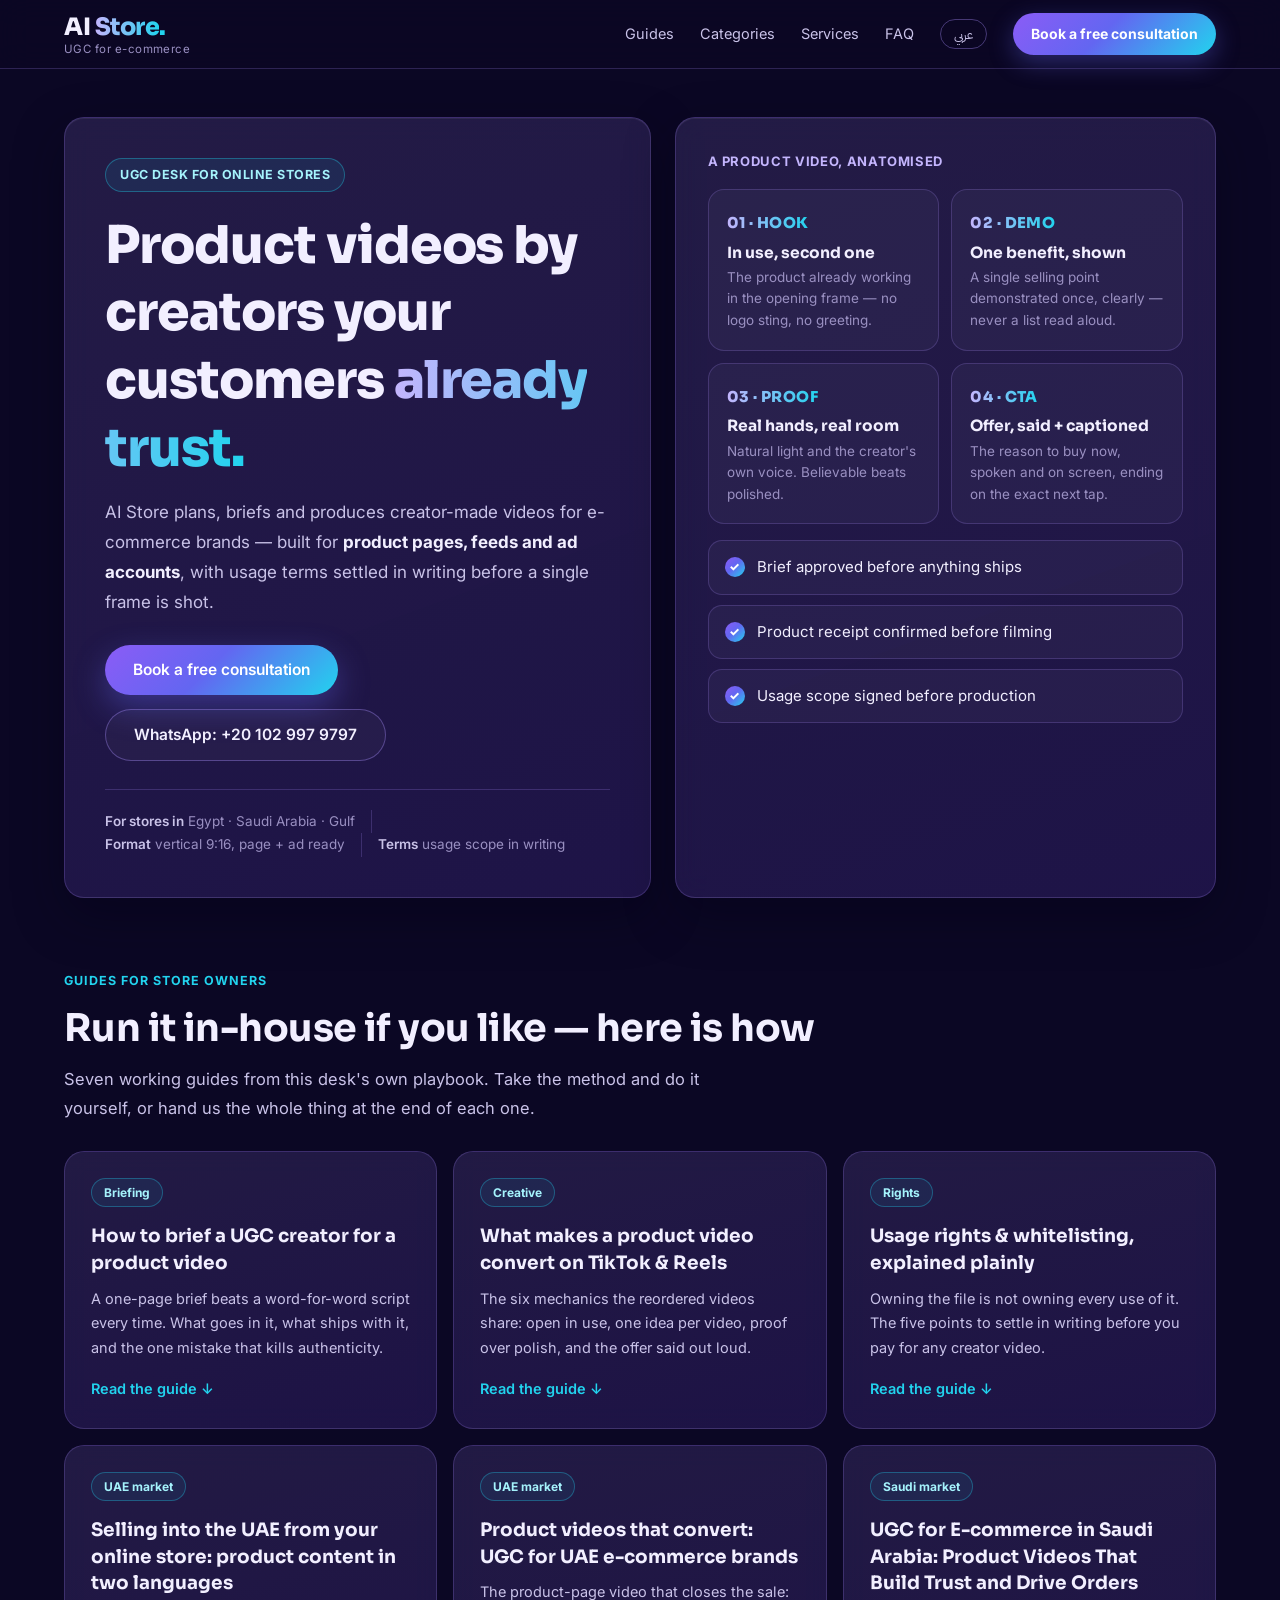
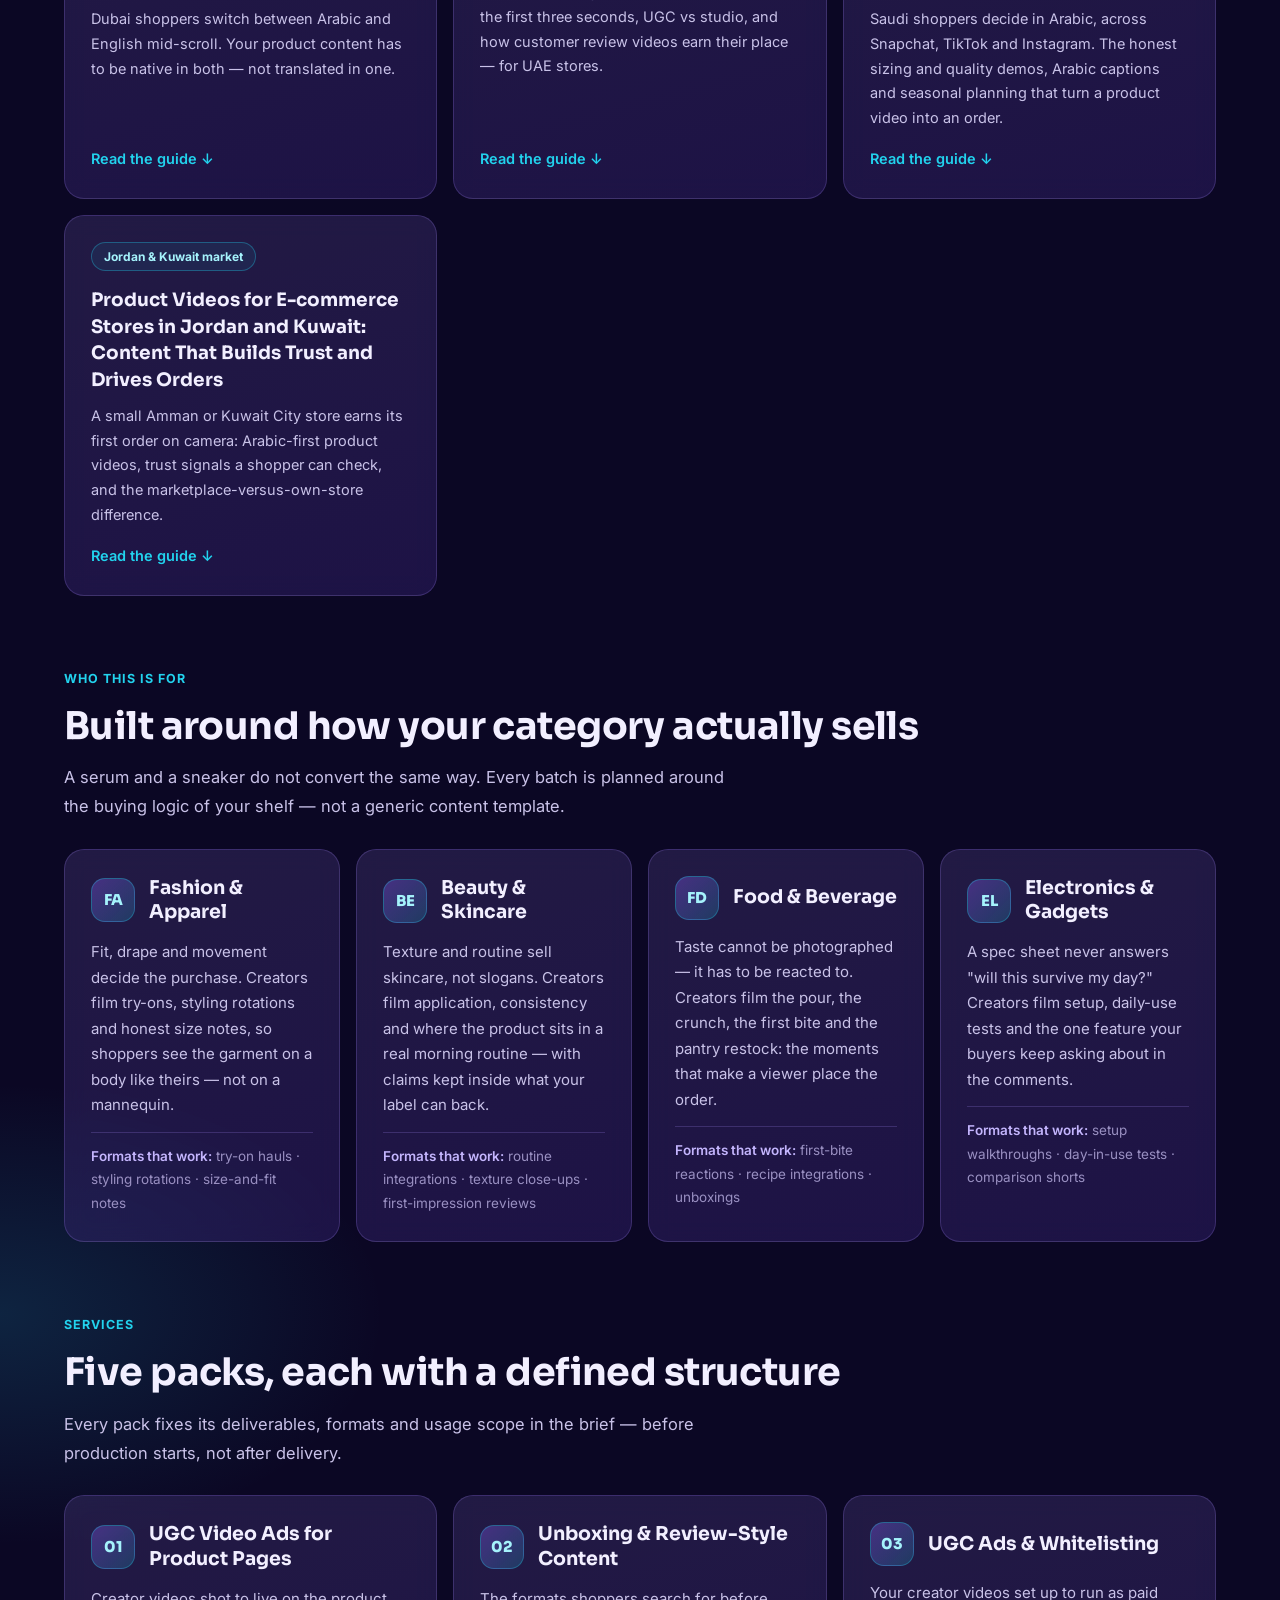
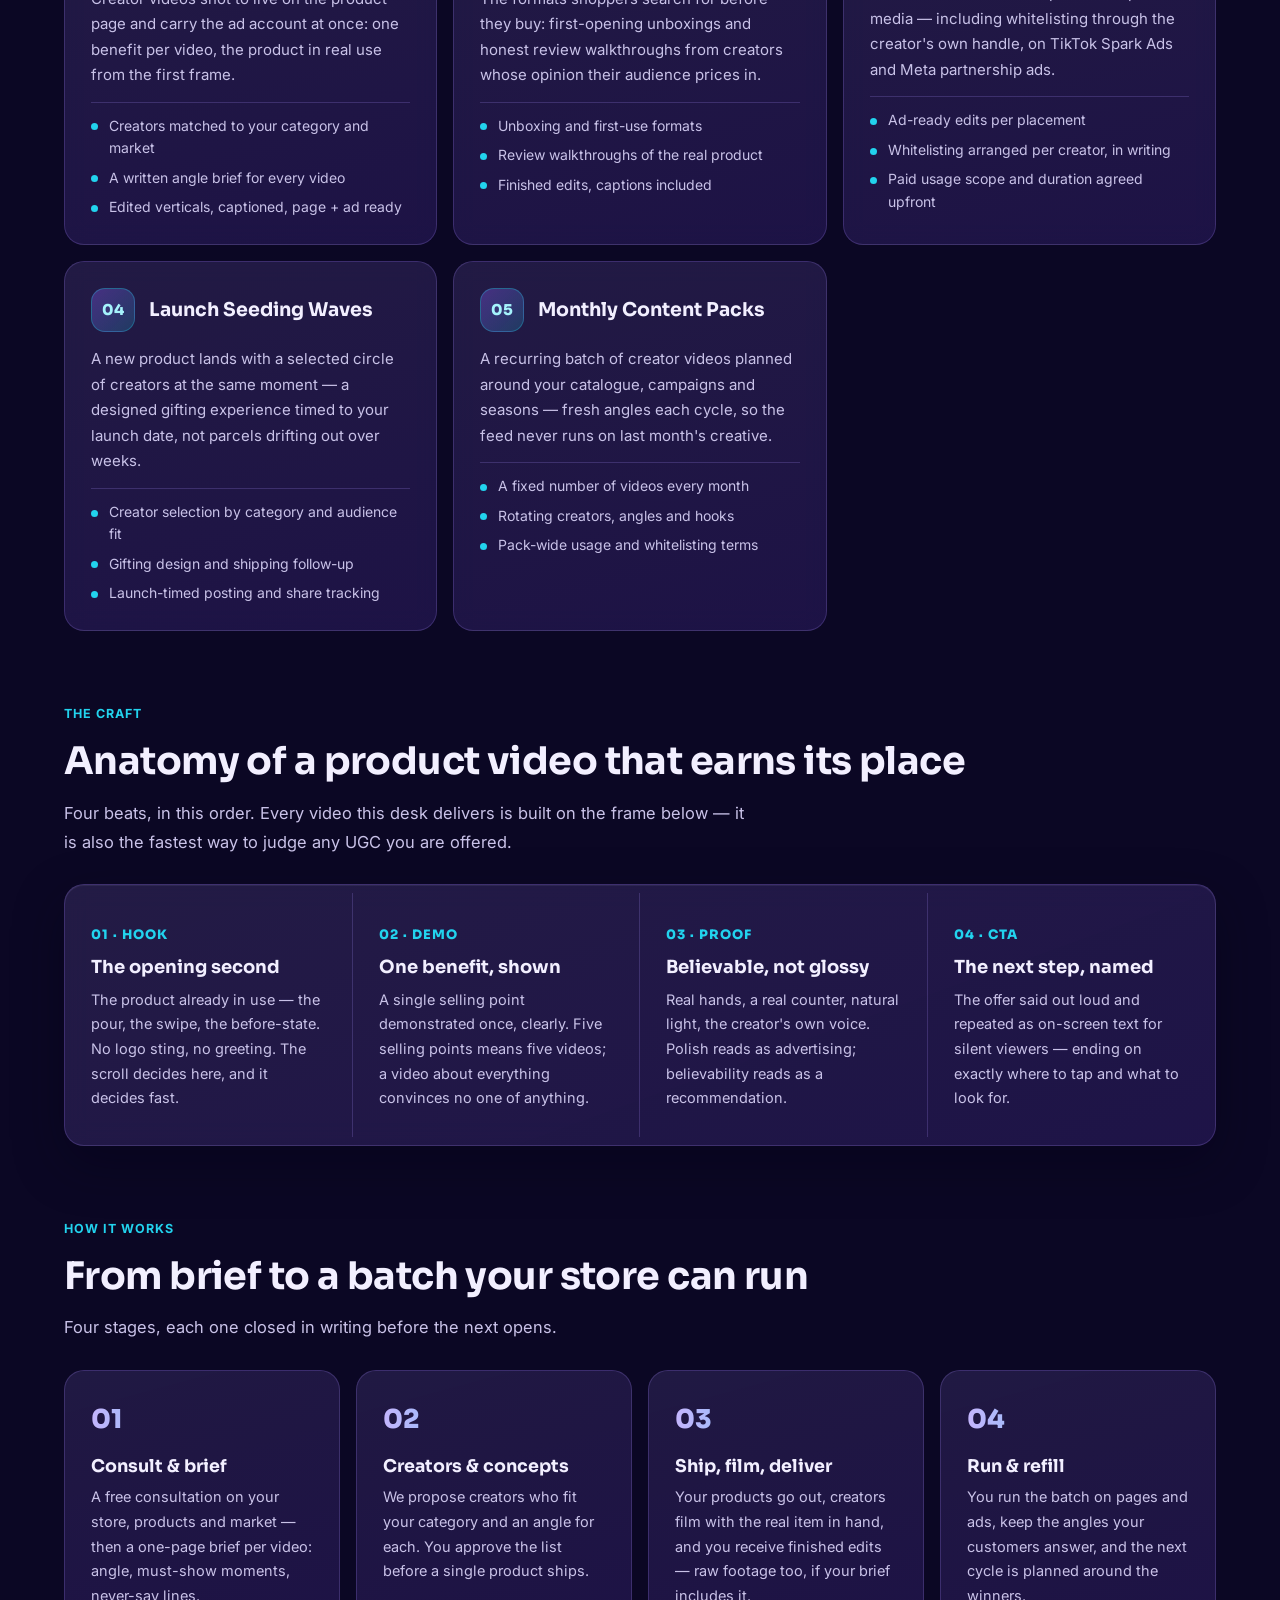
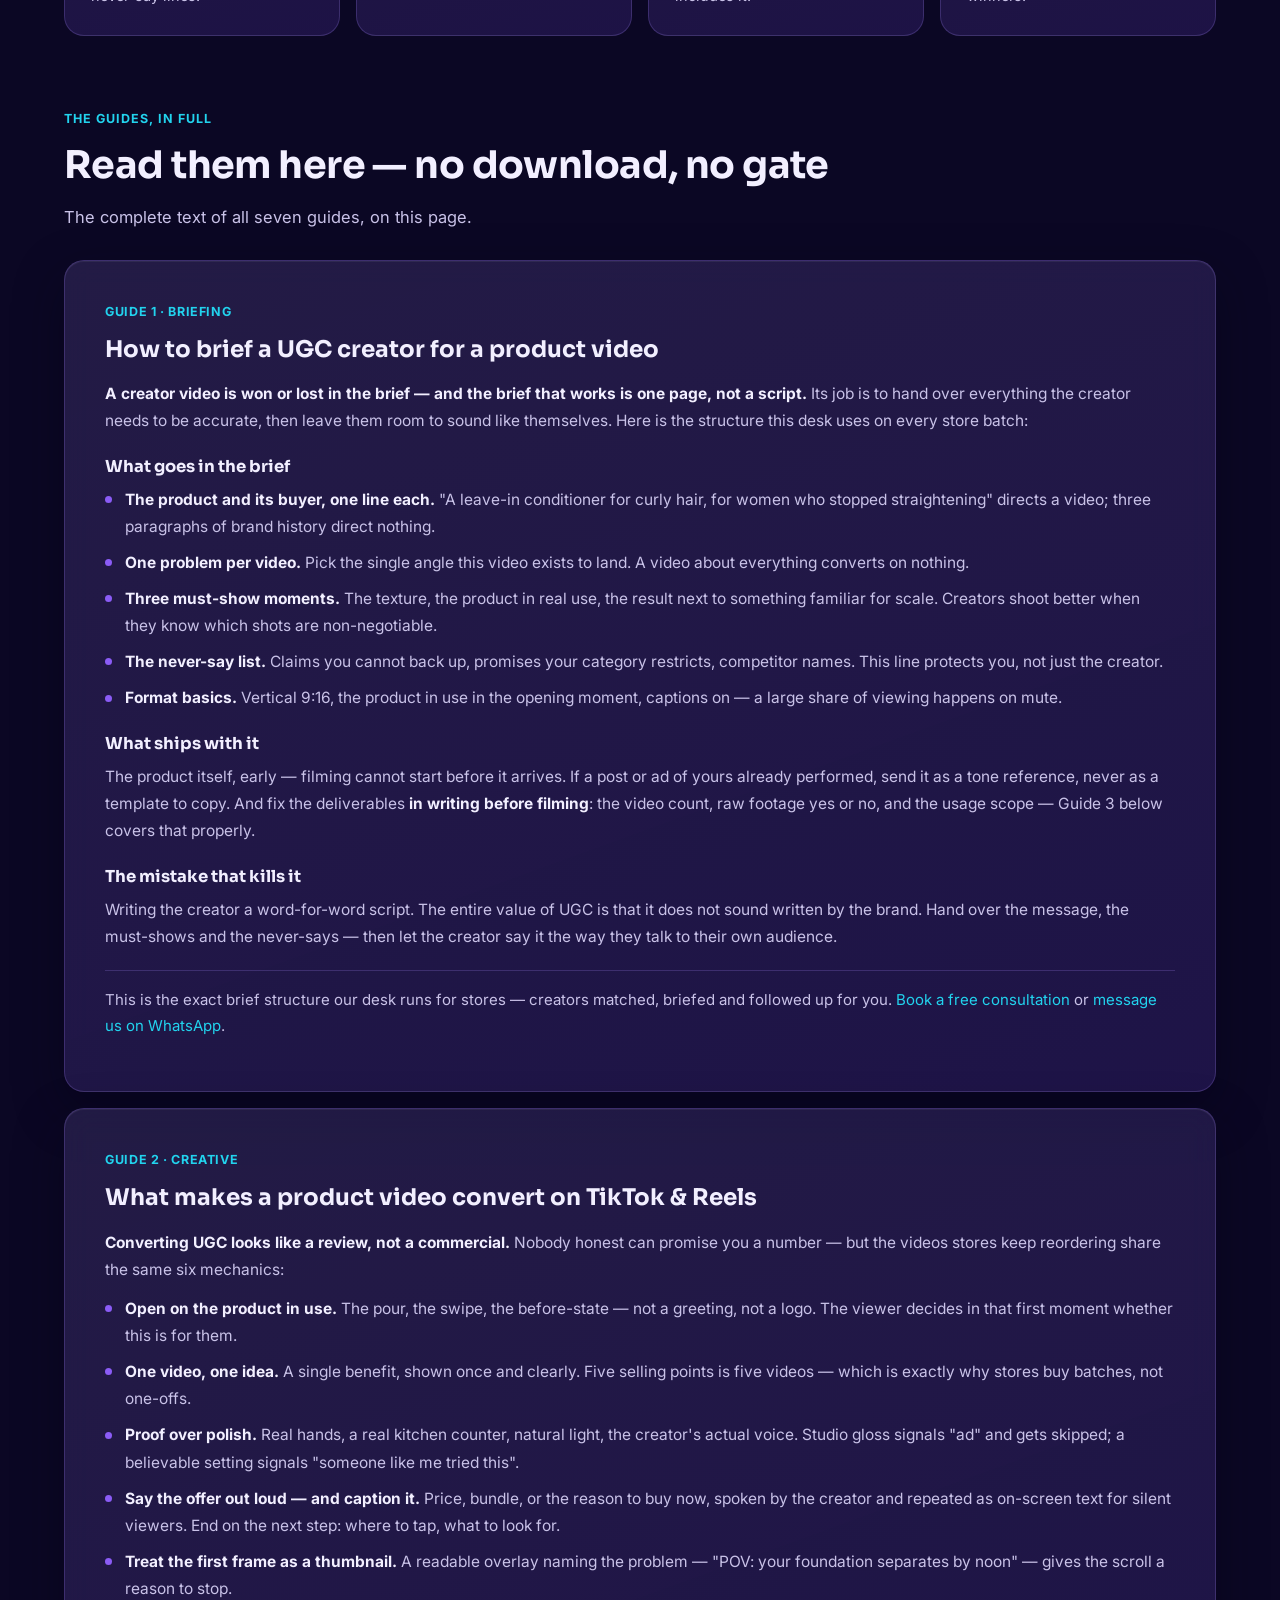
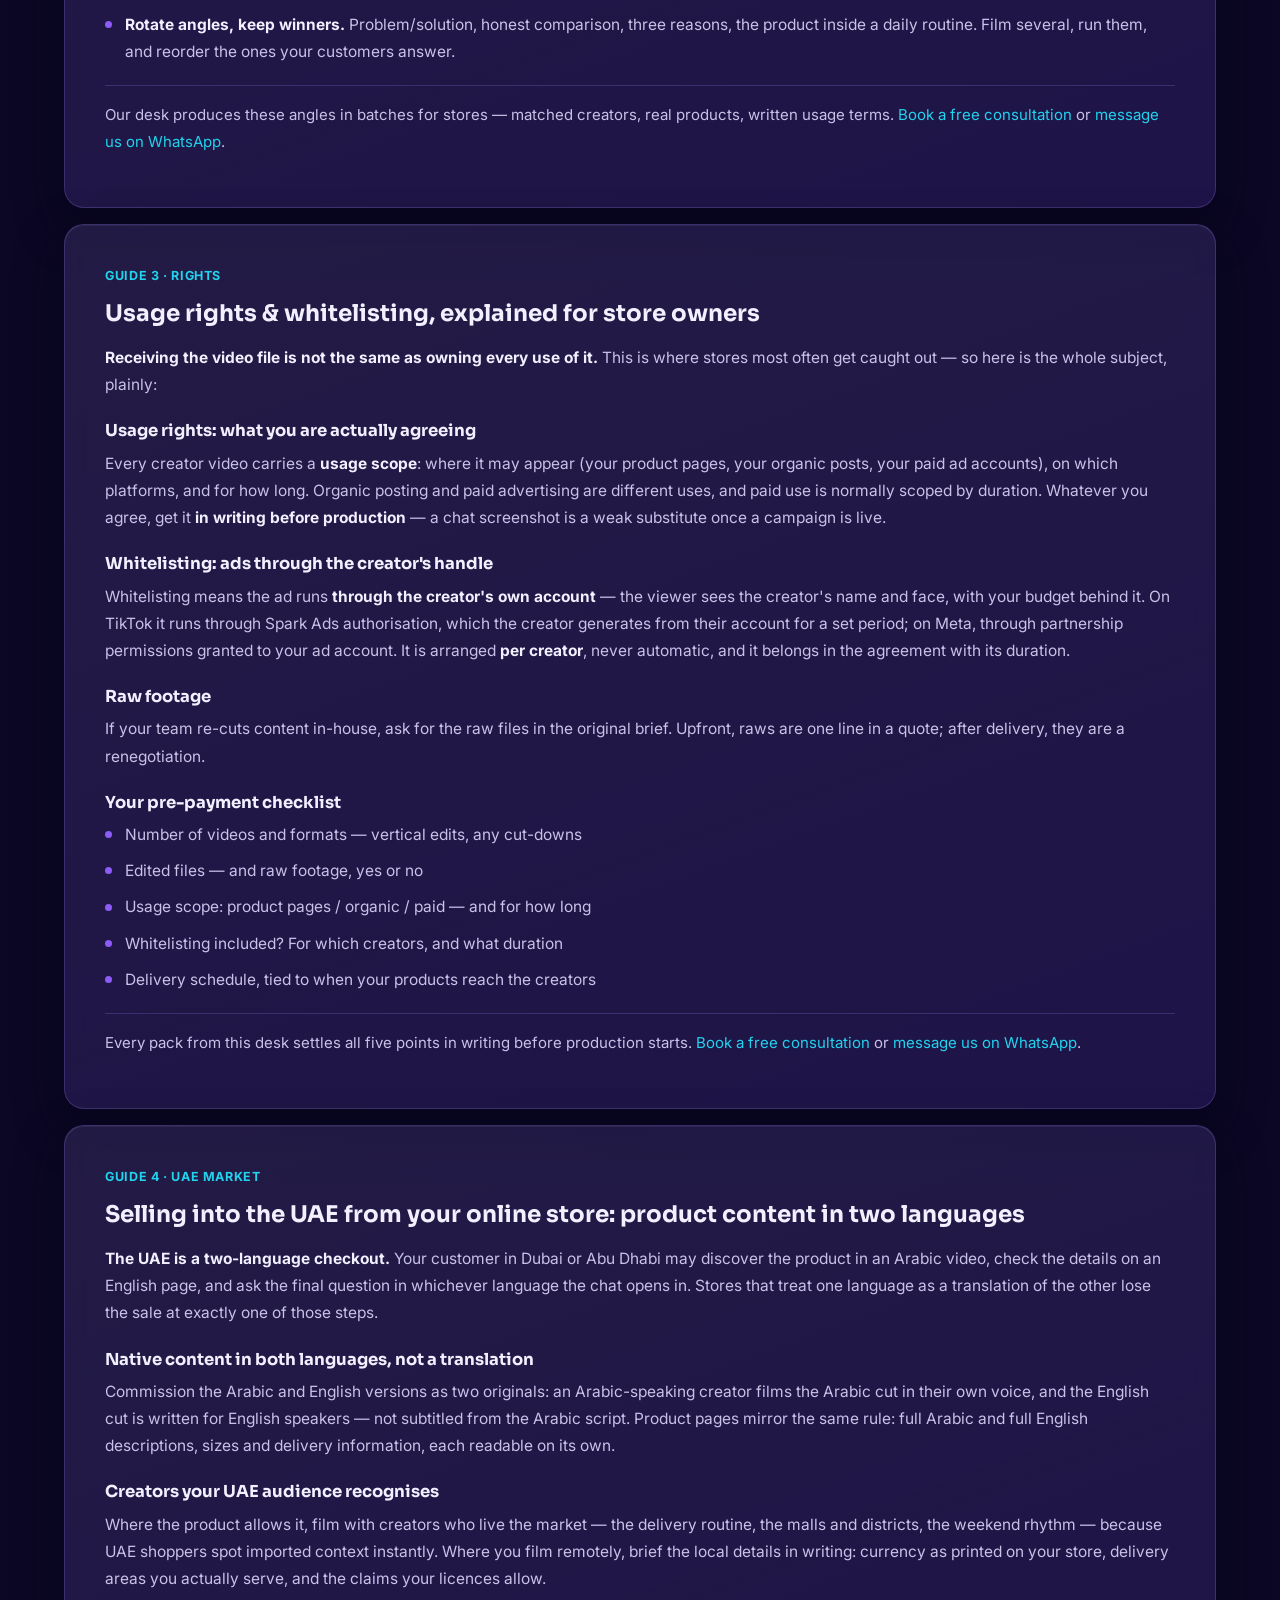
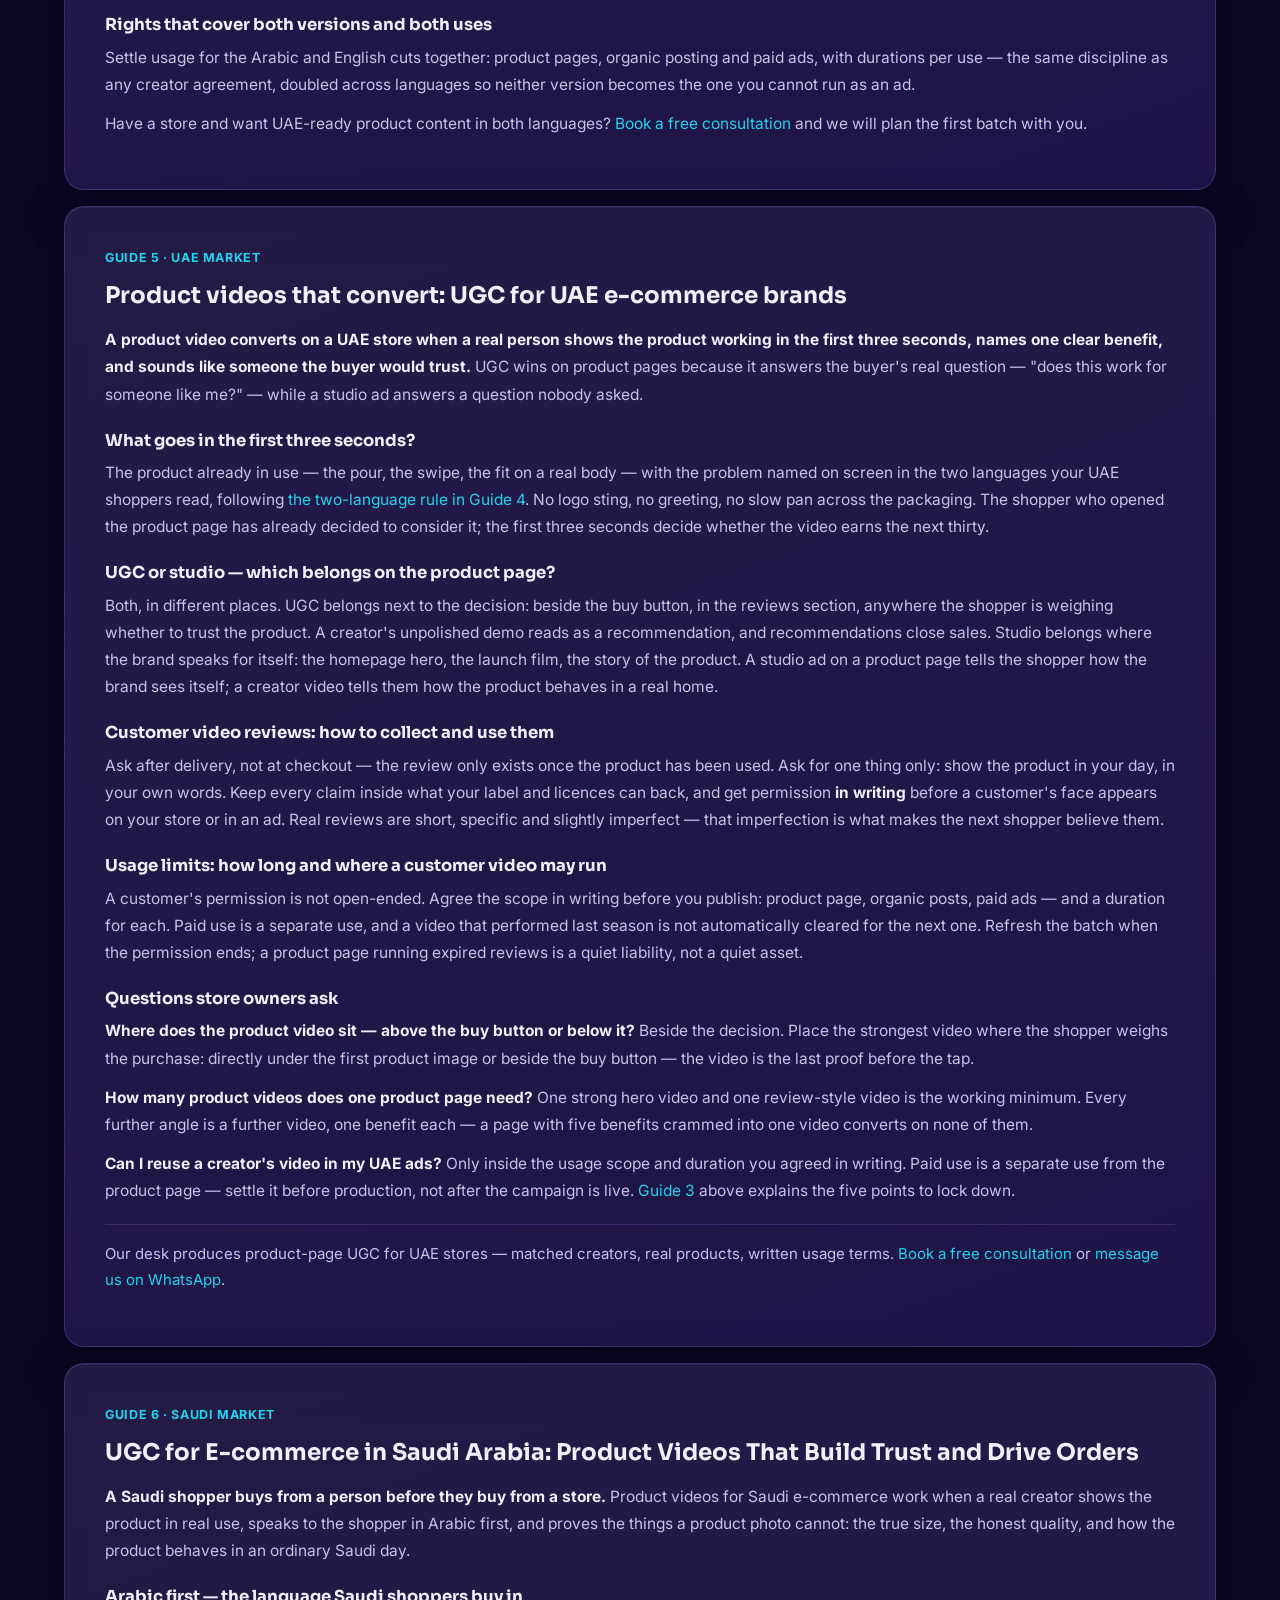
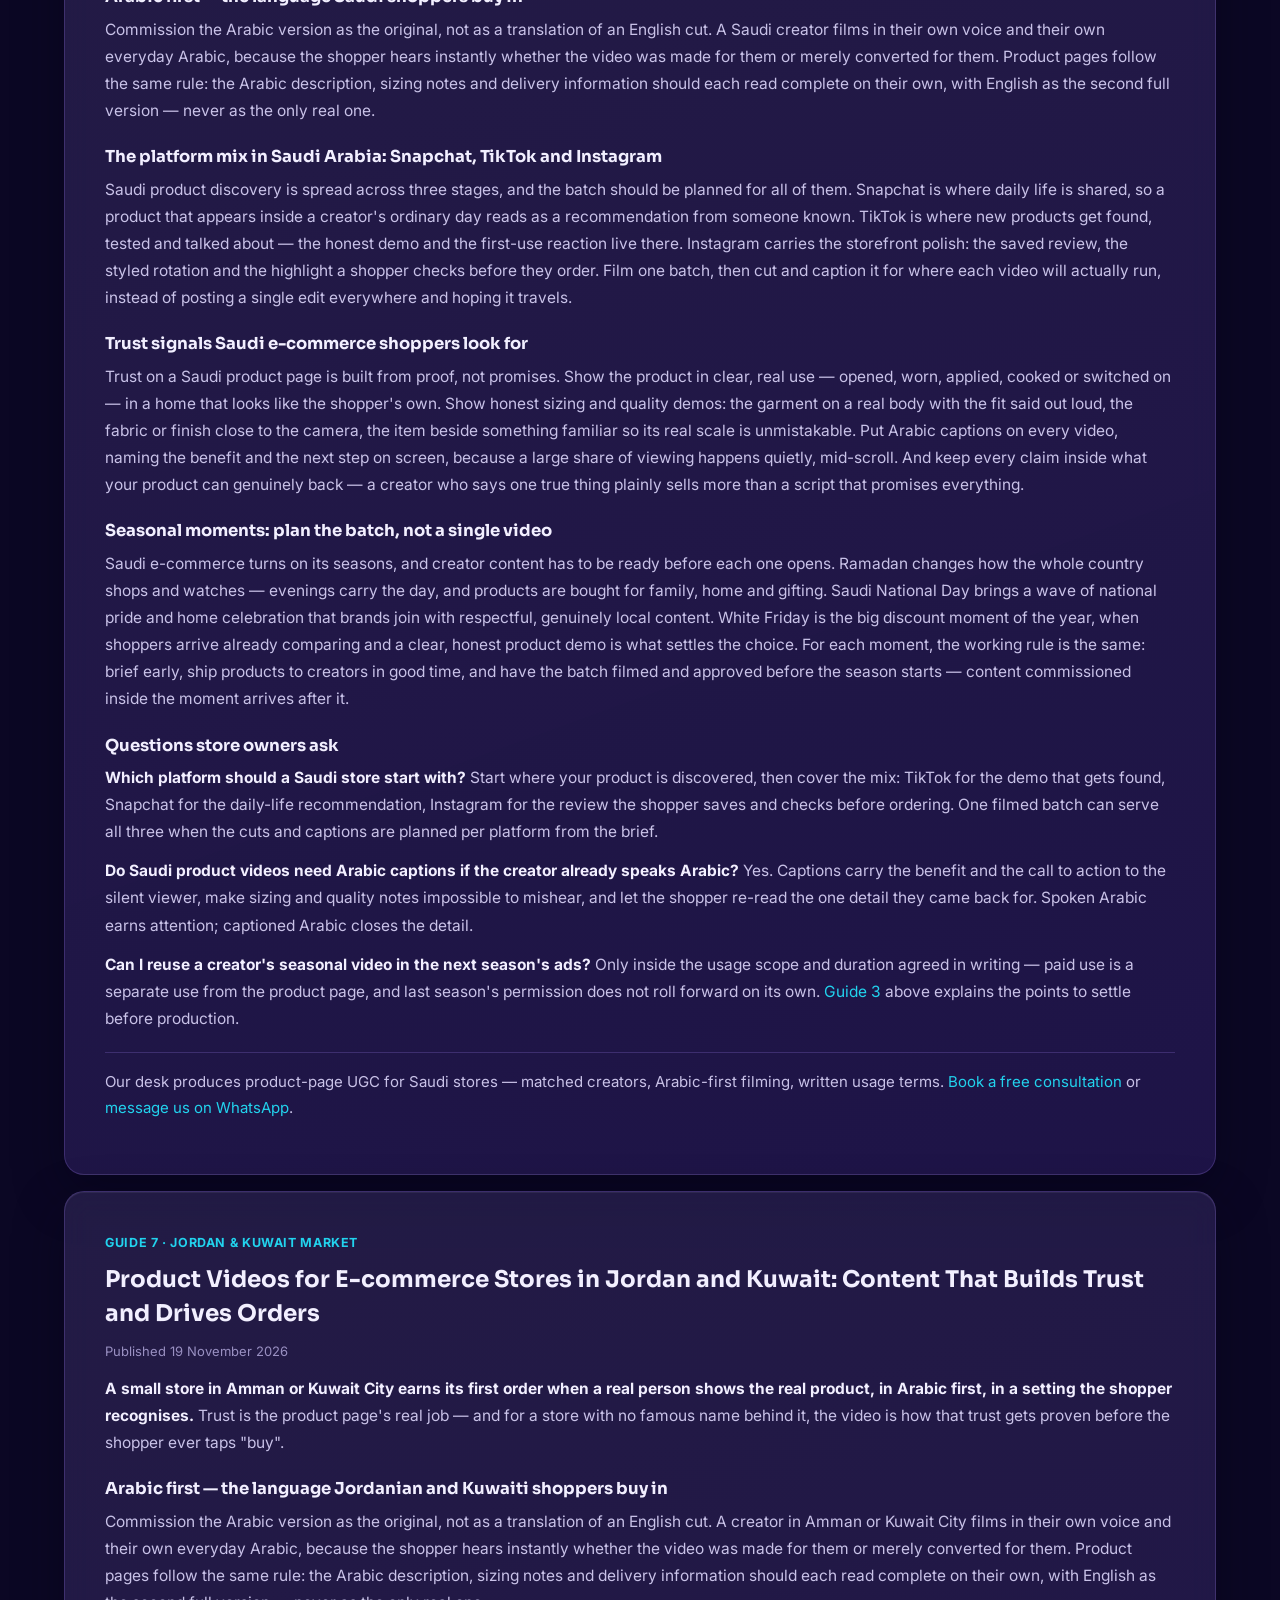
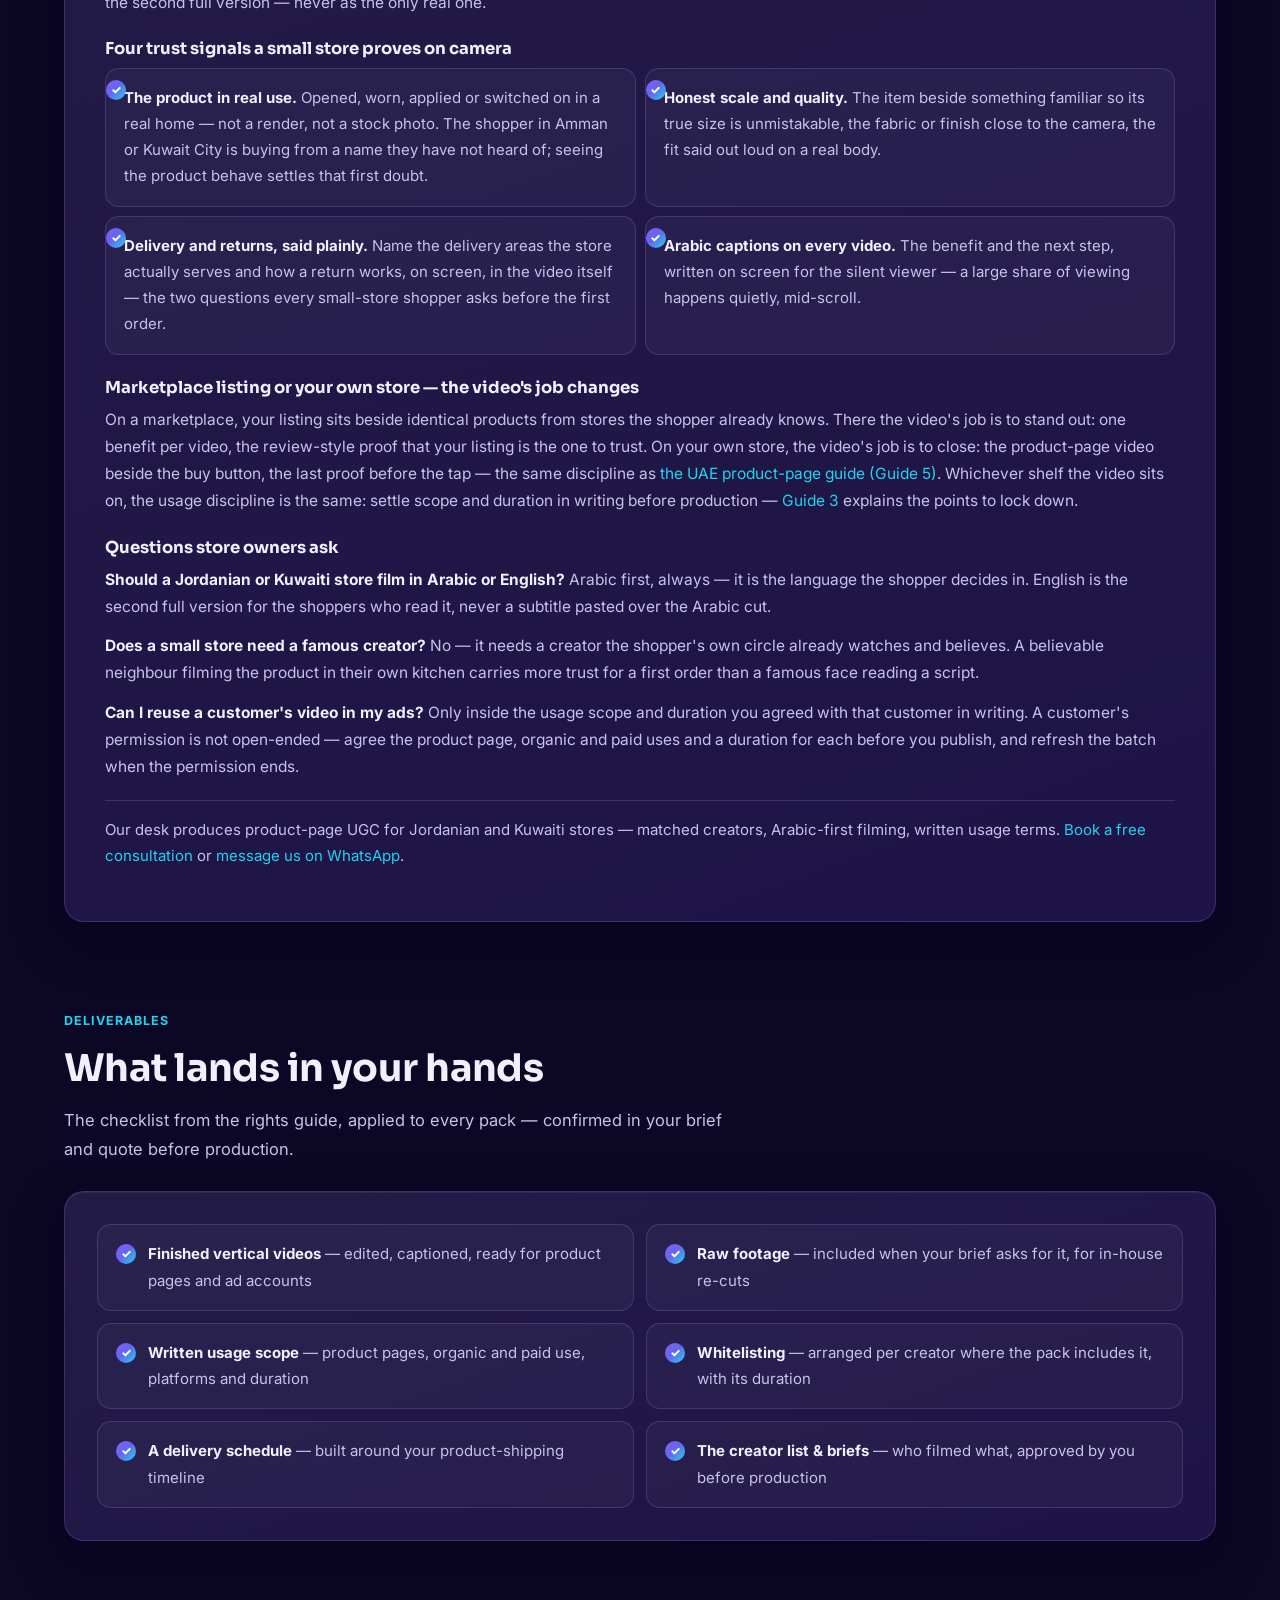
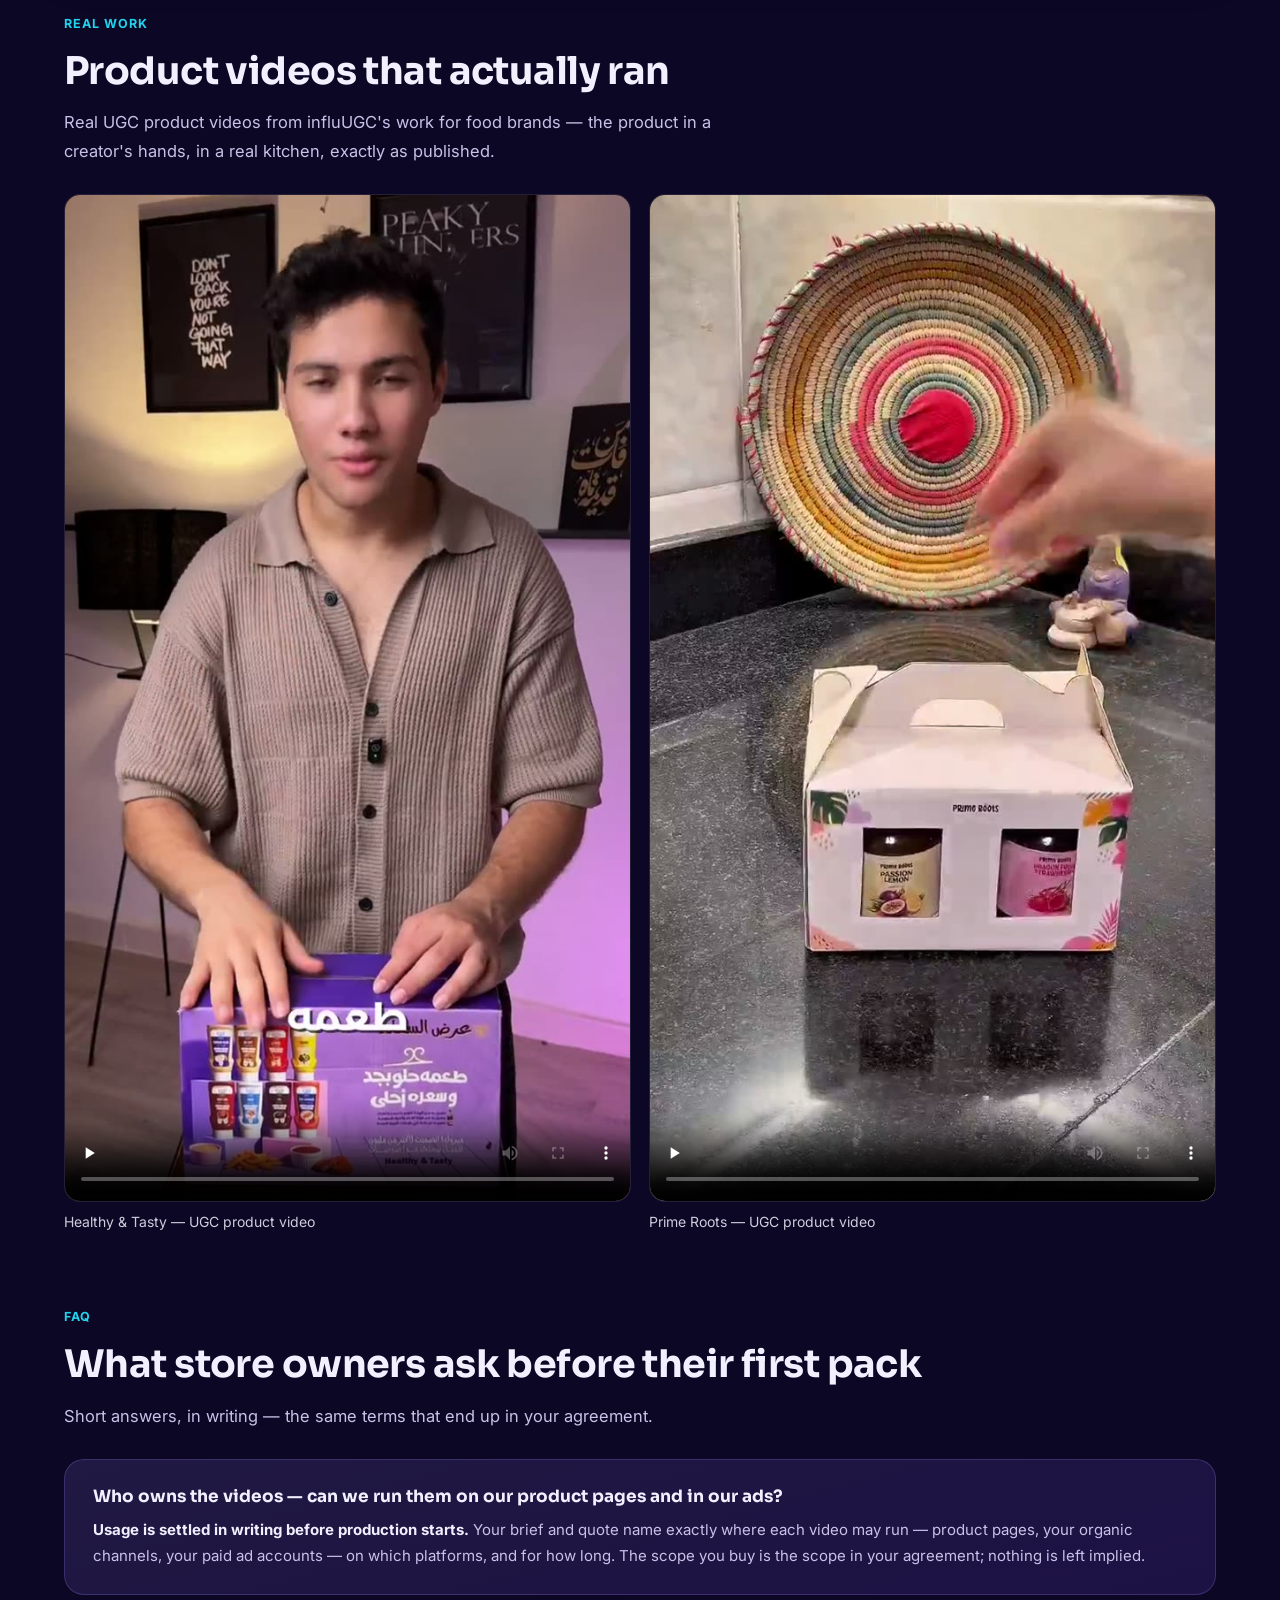
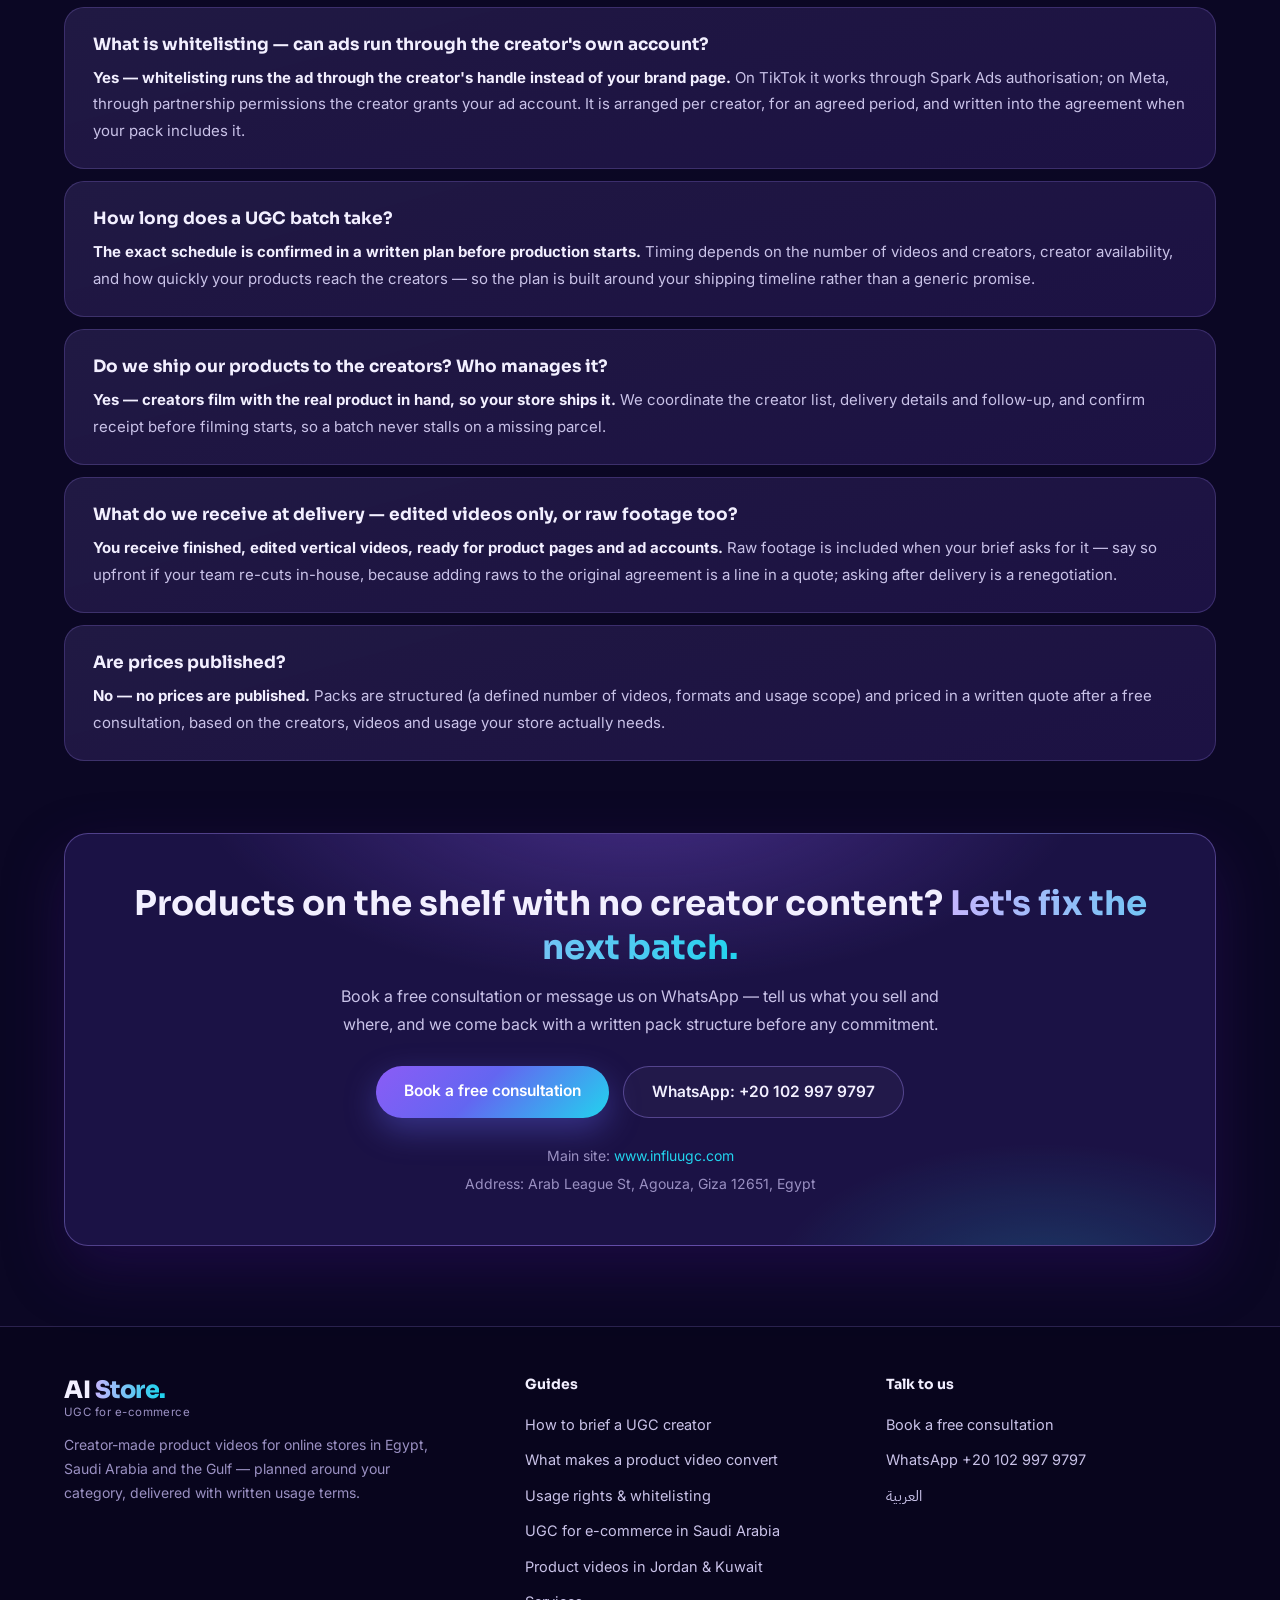
==== commit ad0447ea: "feat(geo): Jordan/Kuwait e-commerce product-video guide (AR+EN)" ====
--- a/index.html
+++ b/index.html
@@ -158,7 +158,7 @@
     <div class="sec-head">
       <p class="eyebrow">Guides for store owners</p>
       <h2>Run it in-house if you like — here is how</h2>
-      <p class="lead">Six working guides from this desk's own playbook. Take the method and do it yourself, or hand us the whole thing at the end of each one.</p>
+      <p class="lead">Seven working guides from this desk's own playbook. Take the method and do it yourself, or hand us the whole thing at the end of each one.</p>
     </div>
     <div class="grid-3">
       <article class="card gcard">
@@ -196,6 +196,12 @@
         <h3>UGC for E-commerce in Saudi Arabia: Product Videos That Build Trust and Drive Orders</h3>
         <p>Saudi shoppers decide in Arabic, across Snapchat, TikTok and Instagram. The honest sizing and quality demos, Arabic captions and seasonal planning that turn a product video into an order.</p>
         <a class="read" href="#guide-saudi-ecommerce">Read the guide ↓</a>
+      </article>
+      <article class="card gcard">
+        <span class="cat">Jordan &amp; Kuwait market</span>
+        <h3>Product Videos for E-commerce Stores in Jordan and Kuwait: Content That Builds Trust and Drives Orders</h3>
+        <p>A small Amman or Kuwait City store earns its first order on camera: Arabic-first product videos, trust signals a shopper can check, and the marketplace-versus-own-store difference.</p>
+        <a class="read" href="#guide-jordan-kuwait-ecommerce">Read the guide ↓</a>
       </article>
     </div>
   </div>
@@ -329,7 +335,7 @@
     <div class="sec-head">
       <p class="eyebrow">The guides, in full</p>
       <h2>Read them here — no download, no gate</h2>
-      <p class="lead">The complete text of all six guides, on this page.</p>
+      <p class="lead">The complete text of all seven guides, on this page.</p>
     </div>
 
     <article class="frame frame-lg guide">
@@ -434,6 +440,28 @@
       <p><b>Can I reuse a creator's seasonal video in the next season's ads?</b> Only inside the usage scope and duration agreed in writing — paid use is a separate use from the product page, and last season's permission does not roll forward on its own. <a href="#guide-rights">Guide 3</a> above explains the points to settle before production.</p>
       <p class="woven">Our desk produces product-page UGC for Saudi stores — matched creators, Arabic-first filming, written usage terms. <a href="https://www.influugc.com/book?utm_source=aistore&utm_medium=satellite&utm_campaign=network">Book a free consultation</a> or <a href="https://wa.me/201029979797?utm_source=aistore&utm_medium=satellite&utm_campaign=network">message us on WhatsApp</a>.</p>
     </article>
+    <article class="frame frame-lg guide" id="guide-jordan-kuwait-ecommerce">
+      <p class="g-tag">Guide 7 · Jordan &amp; Kuwait market</p>
+      <h3>Product Videos for E-commerce Stores in Jordan and Kuwait: Content That Builds Trust and Drives Orders</h3>
+      <p class="pub-date">Published 19 November 2026</p>
+      <p><b>A small store in Amman or Kuwait City earns its first order when a real person shows the real product, in Arabic first, in a setting the shopper recognises.</b> Trust is the product page's real job — and for a store with no famous name behind it, the video is how that trust gets proven before the shopper ever taps "buy".</p>
+      <h4>Arabic first — the language Jordanian and Kuwaiti shoppers buy in</h4>
+      <p>Commission the Arabic version as the original, not as a translation of an English cut. A creator in Amman or Kuwait City films in their own voice and their own everyday Arabic, because the shopper hears instantly whether the video was made for them or merely converted for them. Product pages follow the same rule: the Arabic description, sizing notes and delivery information should each read complete on their own, with English as the second full version — never as the only real one.</p>
+      <h4>Four trust signals a small store proves on camera</h4>
+      <ul class="checks">
+        <li><span><b>The product in real use.</b> Opened, worn, applied or switched on in a real home — not a render, not a stock photo. The shopper in Amman or Kuwait City is buying from a name they have not heard of; seeing the product behave settles that first doubt.</span></li>
+        <li><span><b>Honest scale and quality.</b> The item beside something familiar so its true size is unmistakable, the fabric or finish close to the camera, the fit said out loud on a real body.</span></li>
+        <li><span><b>Delivery and returns, said plainly.</b> Name the delivery areas the store actually serves and how a return works, on screen, in the video itself — the two questions every small-store shopper asks before the first order.</span></li>
+        <li><span><b>Arabic captions on every video.</b> The benefit and the next step, written on screen for the silent viewer — a large share of viewing happens quietly, mid-scroll.</span></li>
+      </ul>
+      <h4>Marketplace listing or your own store — the video's job changes</h4>
+      <p>On a marketplace, your listing sits beside identical products from stores the shopper already knows. There the video's job is to stand out: one benefit per video, the review-style proof that your listing is the one to trust. On your own store, the video's job is to close: the product-page video beside the buy button, the last proof before the tap — the same discipline as <a href="#guide-uae-ecommerce">the UAE product-page guide (Guide 5)</a>. Whichever shelf the video sits on, the usage discipline is the same: settle scope and duration in writing before production — <a href="#guide-rights">Guide 3</a> explains the points to lock down.</p>
+      <h4>Questions store owners ask</h4>
+      <p><b>Should a Jordanian or Kuwaiti store film in Arabic or English?</b> Arabic first, always — it is the language the shopper decides in. English is the second full version for the shoppers who read it, never a subtitle pasted over the Arabic cut.</p>
+      <p><b>Does a small store need a famous creator?</b> No — it needs a creator the shopper's own circle already watches and believes. A believable neighbour filming the product in their own kitchen carries more trust for a first order than a famous face reading a script.</p>
+      <p><b>Can I reuse a customer's video in my ads?</b> Only inside the usage scope and duration you agreed with that customer in writing. A customer's permission is not open-ended — agree the product page, organic and paid uses and a duration for each before you publish, and refresh the batch when the permission ends.</p>
+      <p class="woven">Our desk produces product-page UGC for Jordanian and Kuwaiti stores — matched creators, Arabic-first filming, written usage terms. <a href="https://www.influugc.com/book?utm_source=aistore&utm_medium=satellite&utm_campaign=network">Book a free consultation</a> or <a href="https://wa.me/201029979797?utm_source=aistore&utm_medium=satellite&utm_campaign=network">message us on WhatsApp</a>.</p>
+    </article>
   </div>
 </section>
 
@@ -543,6 +571,7 @@
       <a href="#guide-convert">What makes a product video convert</a>
       <a href="#guide-rights">Usage rights &amp; whitelisting</a>
       <a href="#guide-saudi-ecommerce">UGC for e-commerce in Saudi Arabia</a>
+      <a href="#guide-jordan-kuwait-ecommerce">Product videos in Jordan &amp; Kuwait</a>
       <a href="#services">Services</a>
     </nav>
     <nav>
--- a/styles.css
+++ b/styles.css
@@ -144,6 +144,7 @@
 .gcard .read{margin-top:16px;font-weight:600;font-size:14.5px}
 .guide{margin-bottom:16px}
 .guide .g-tag{font-size:12.5px;font-weight:700;color:var(--cyan);letter-spacing:.05em;margin-bottom:10px}
+.guide .pub-date{font-size:13px;color:var(--ink-mute);margin:-4px 0 12px}
 html[dir="ltr"] .guide .g-tag{text-transform:uppercase}
 .guide h3{font-size:23px;margin-bottom:14px;line-height:1.45}
 .guide h4{font-size:16.5px;margin:22px 0 8px}
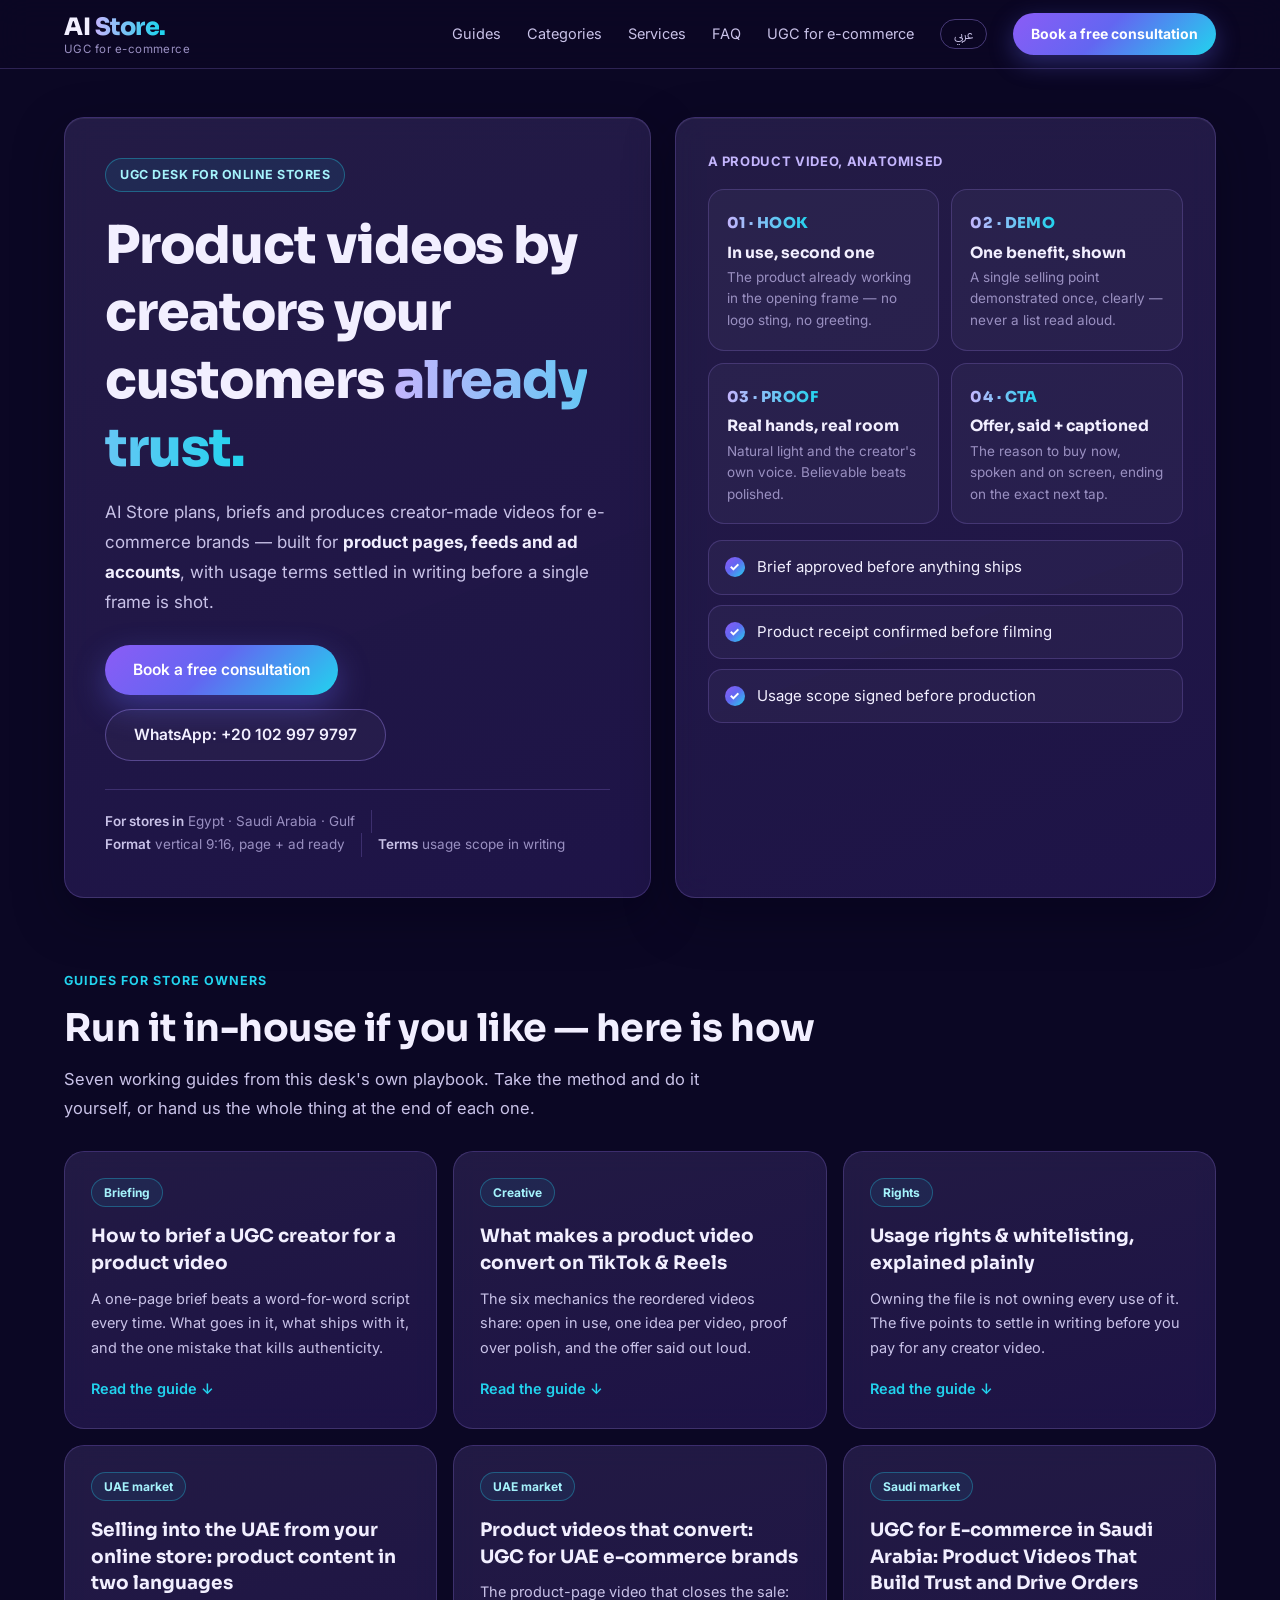
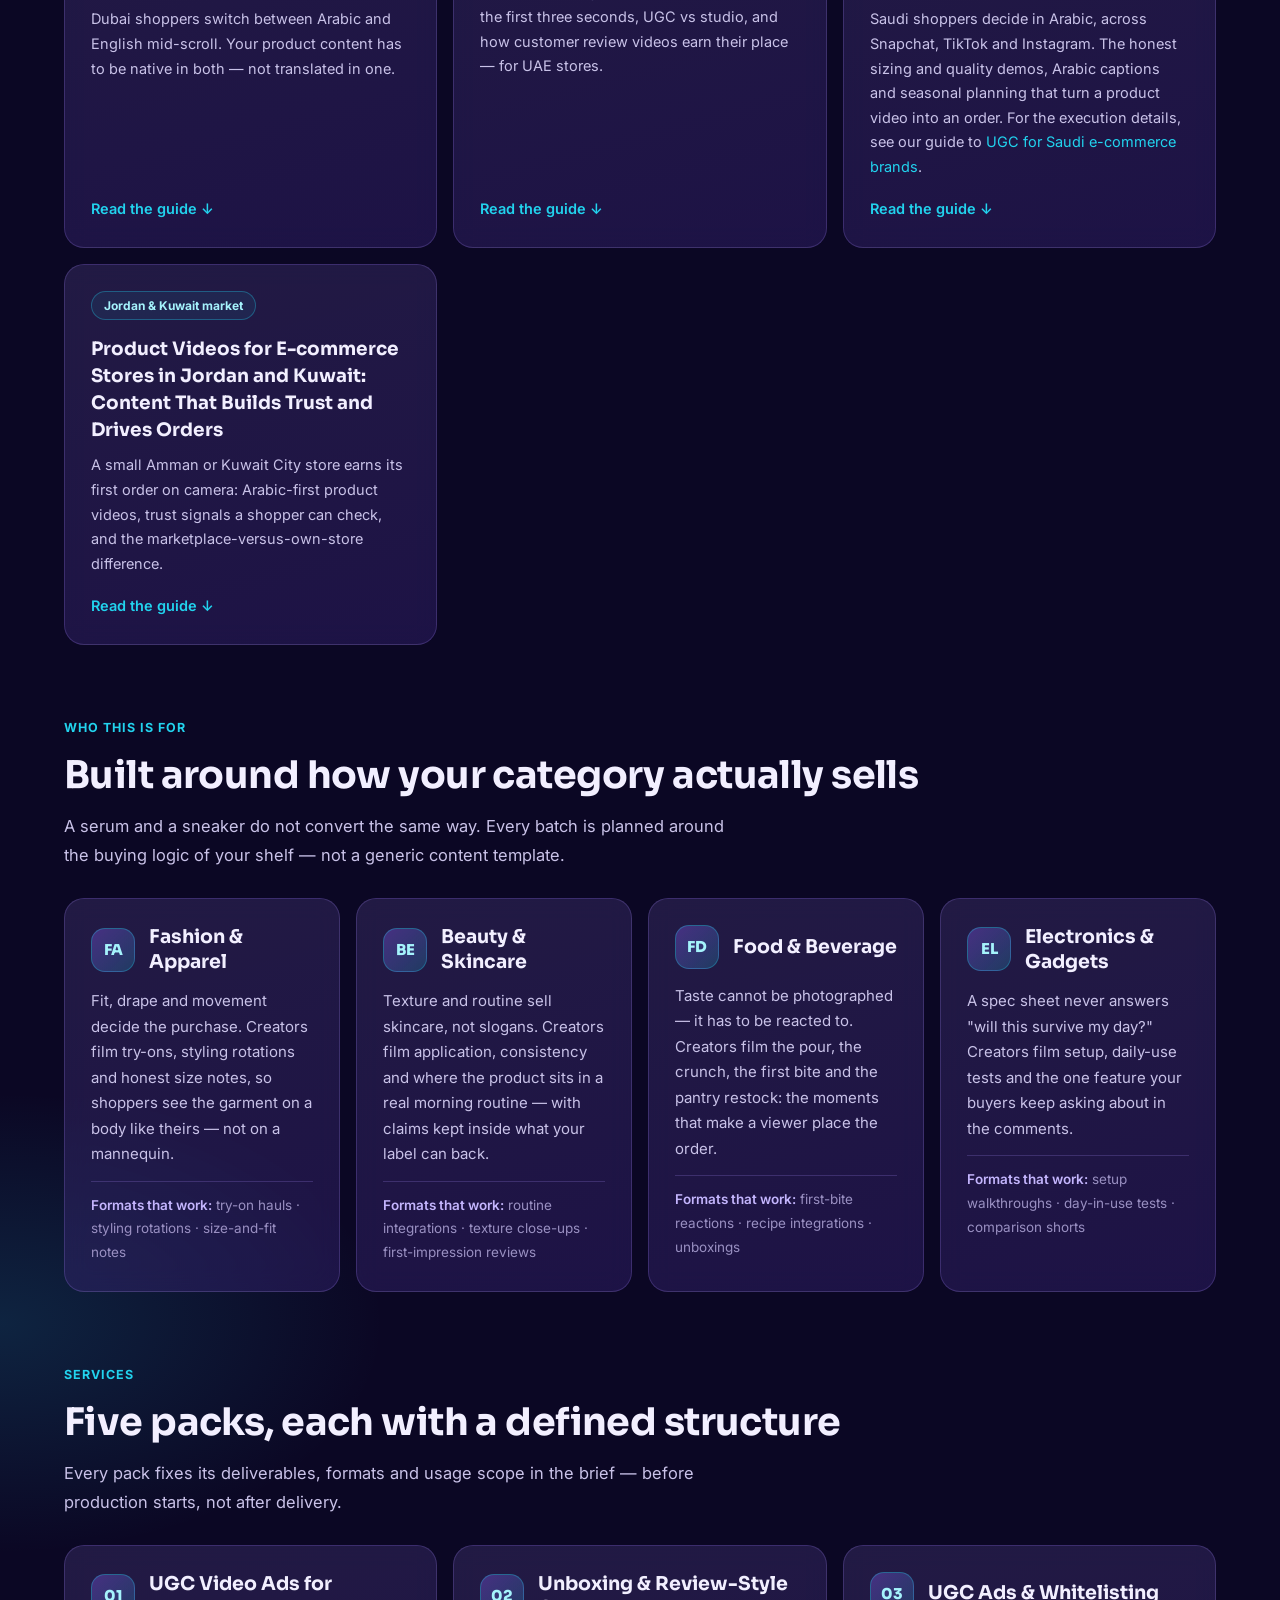
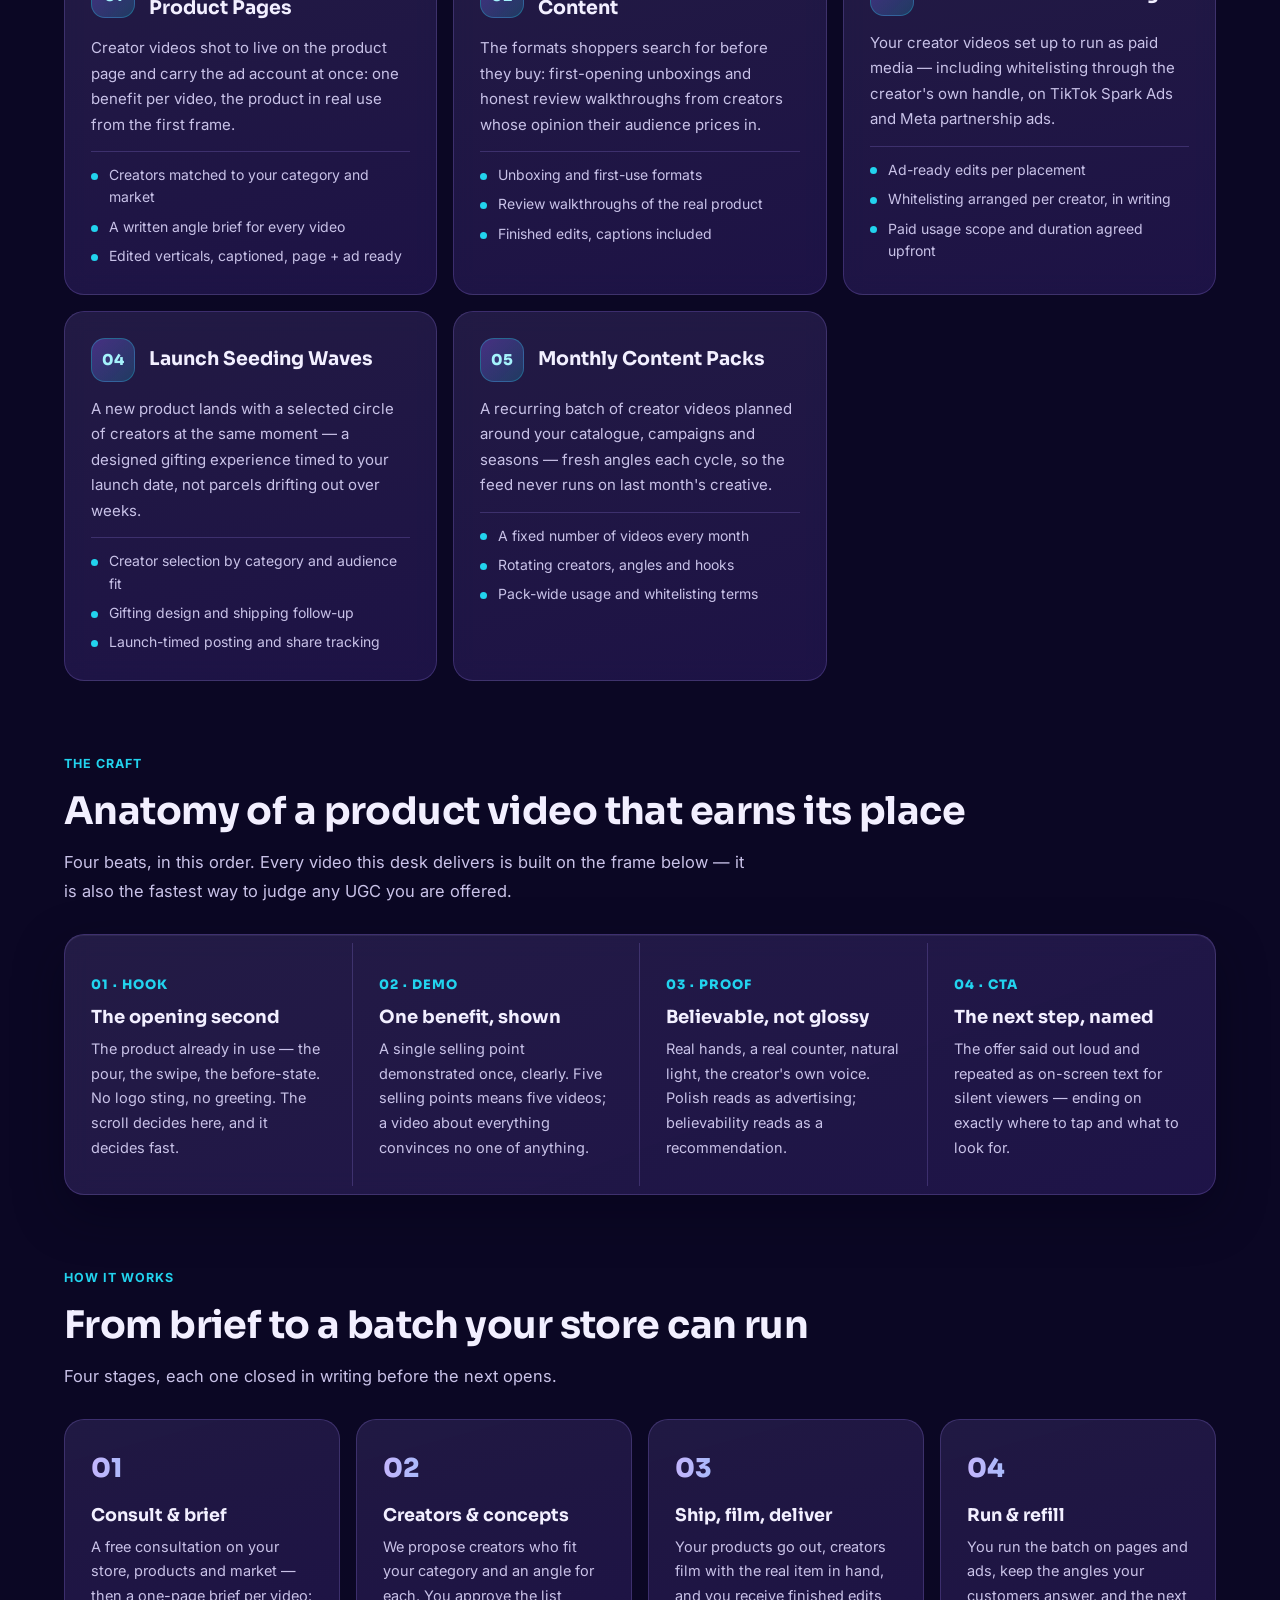
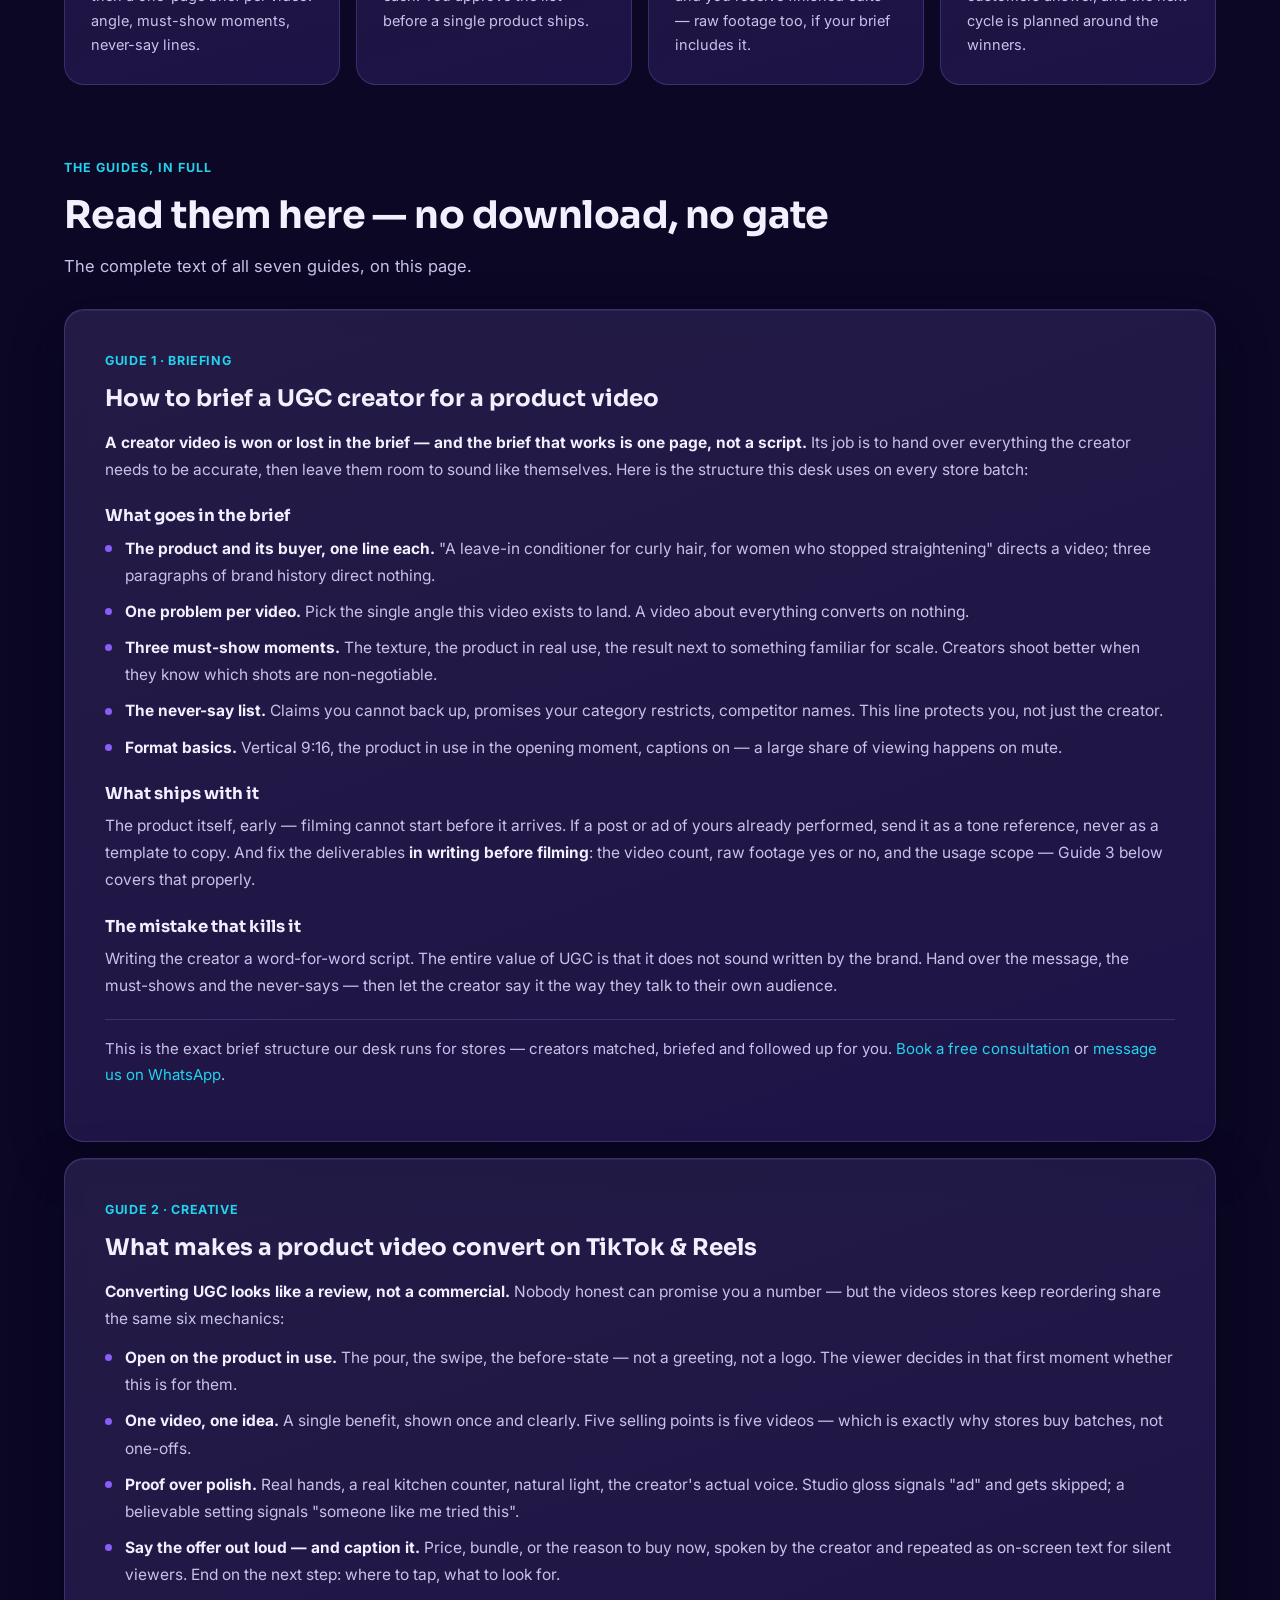
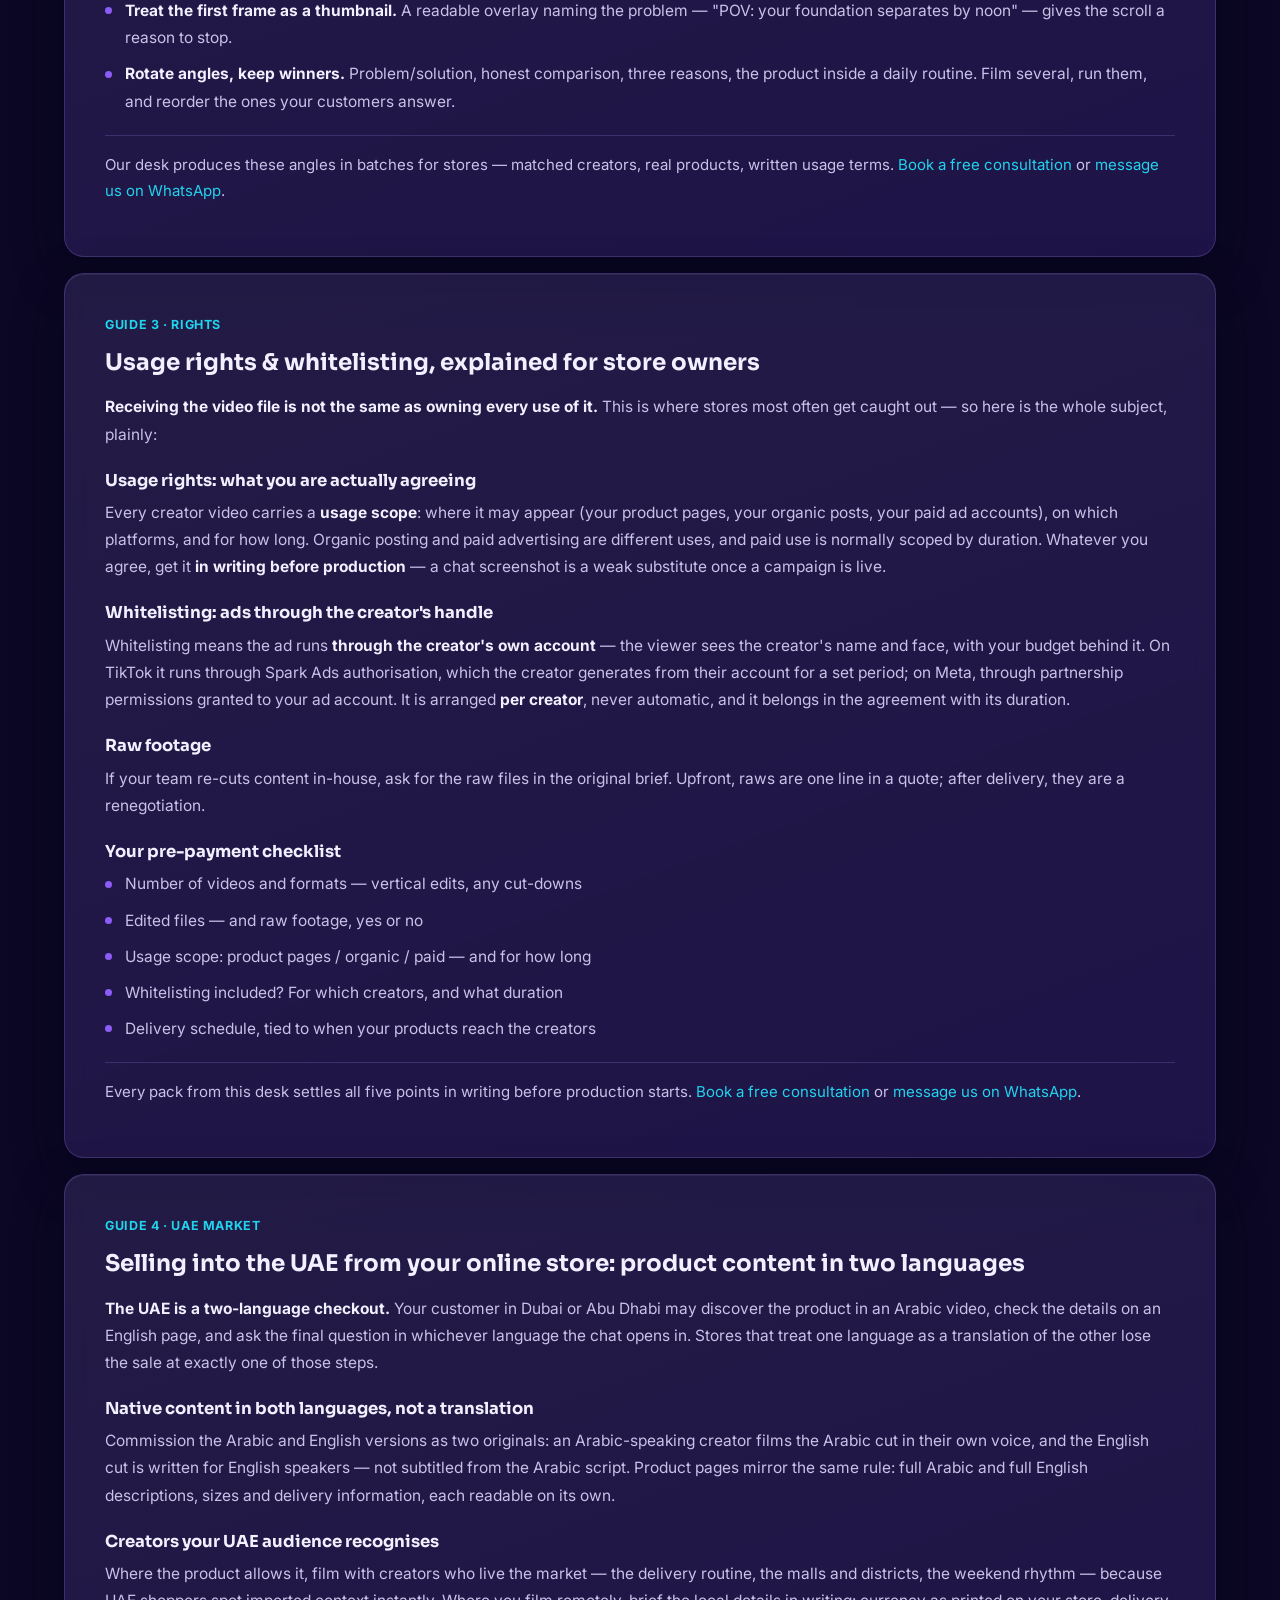
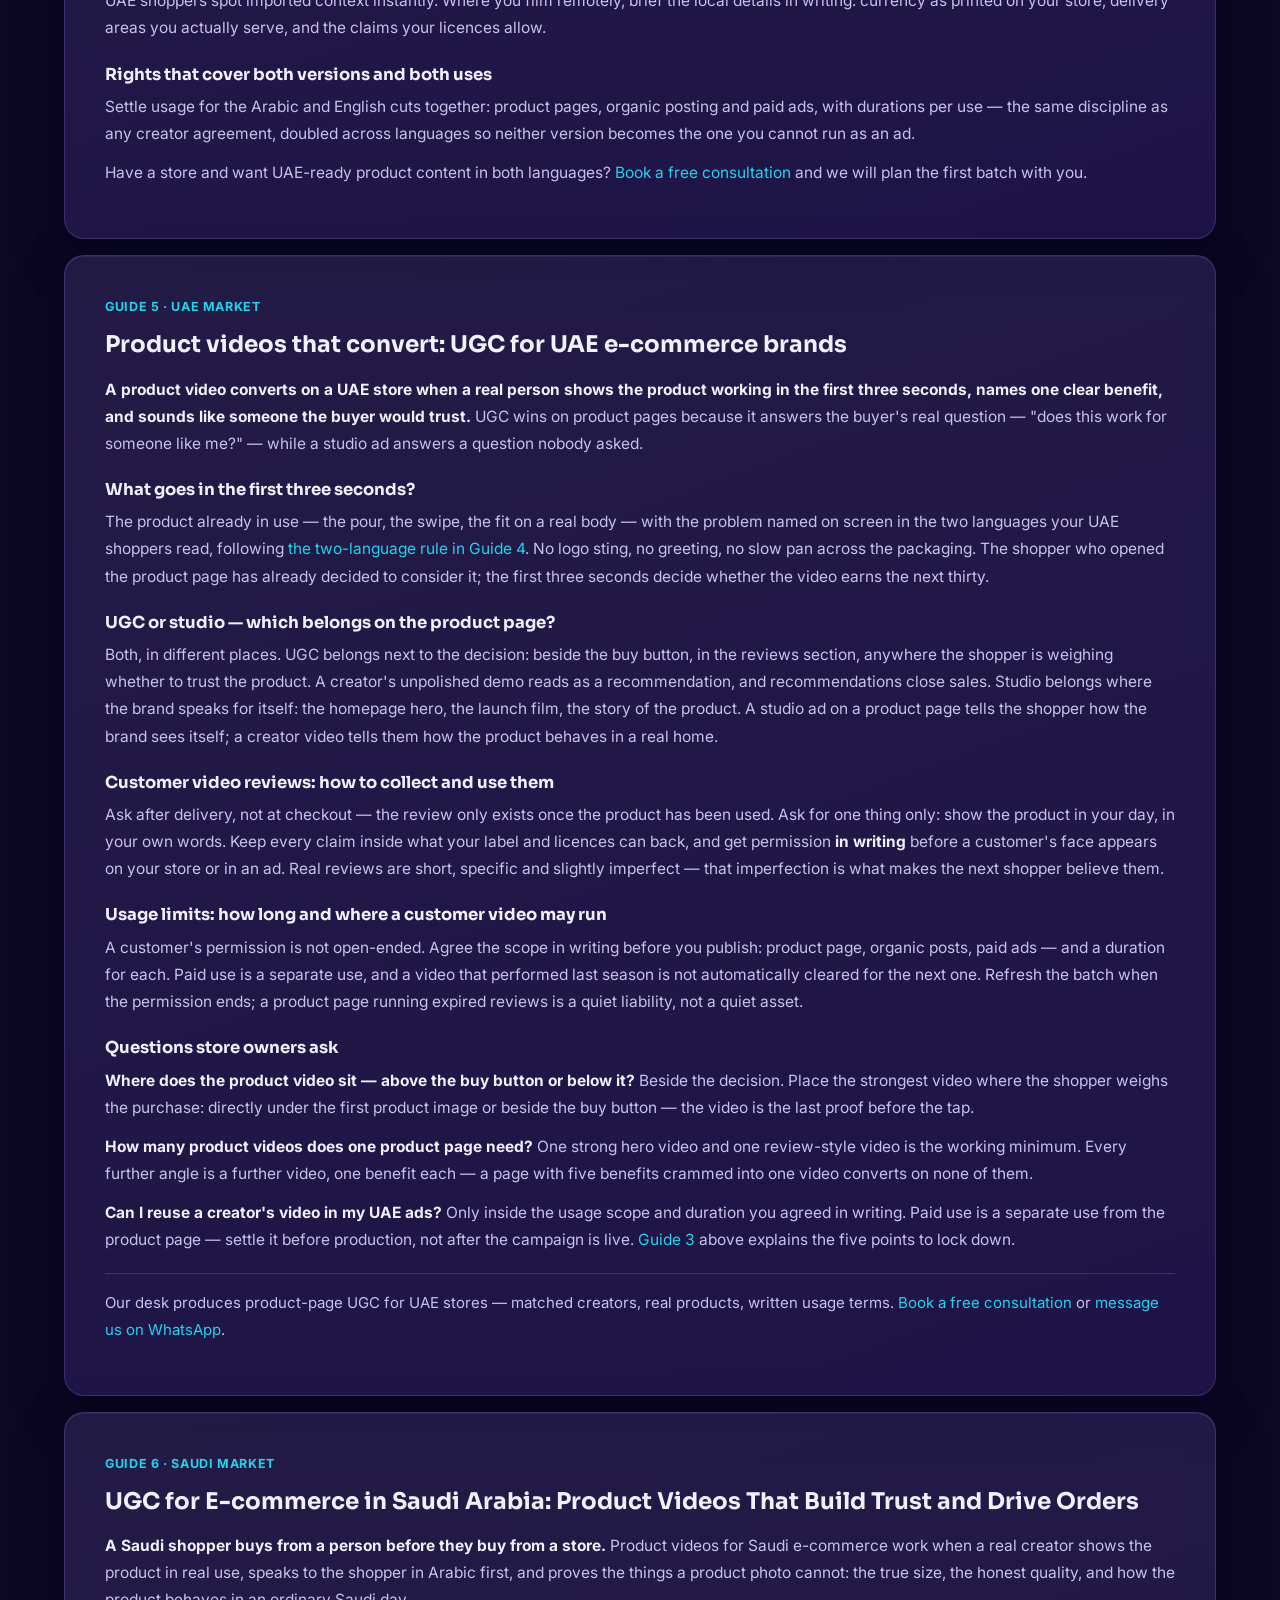
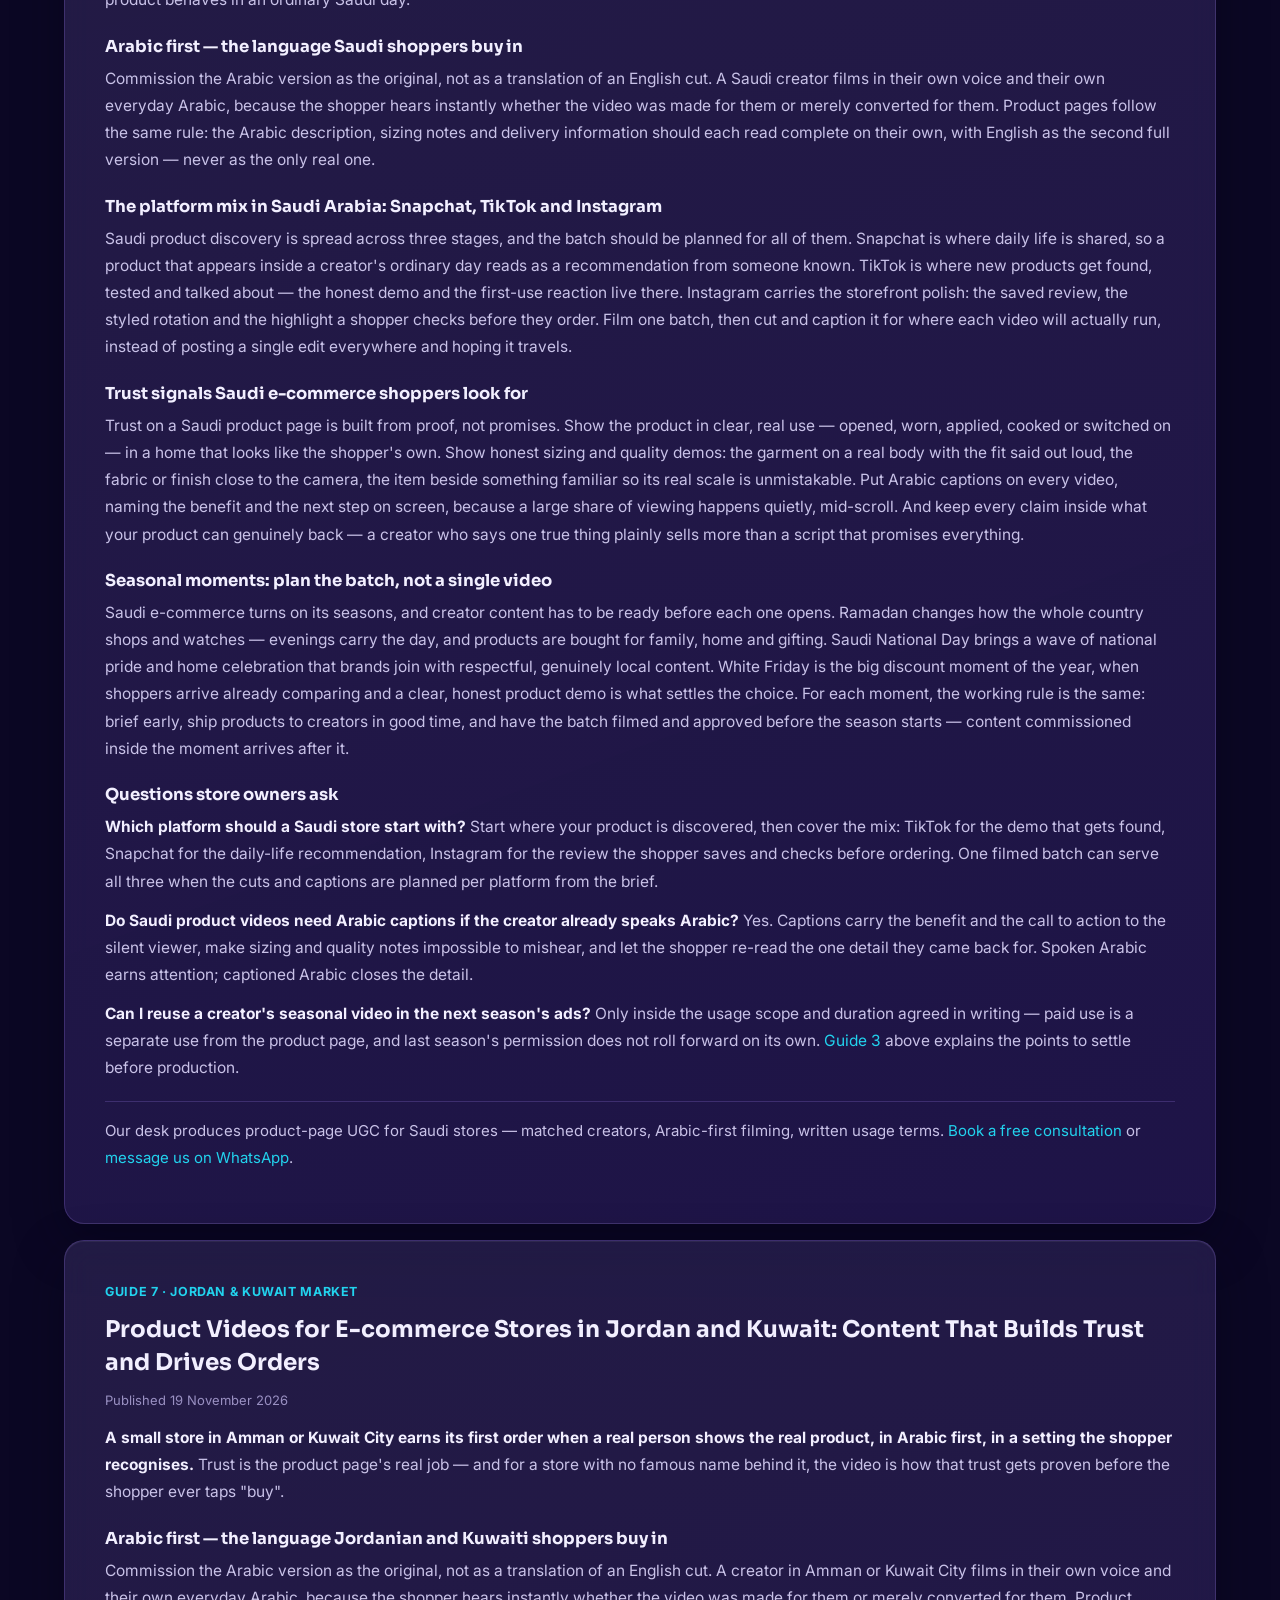
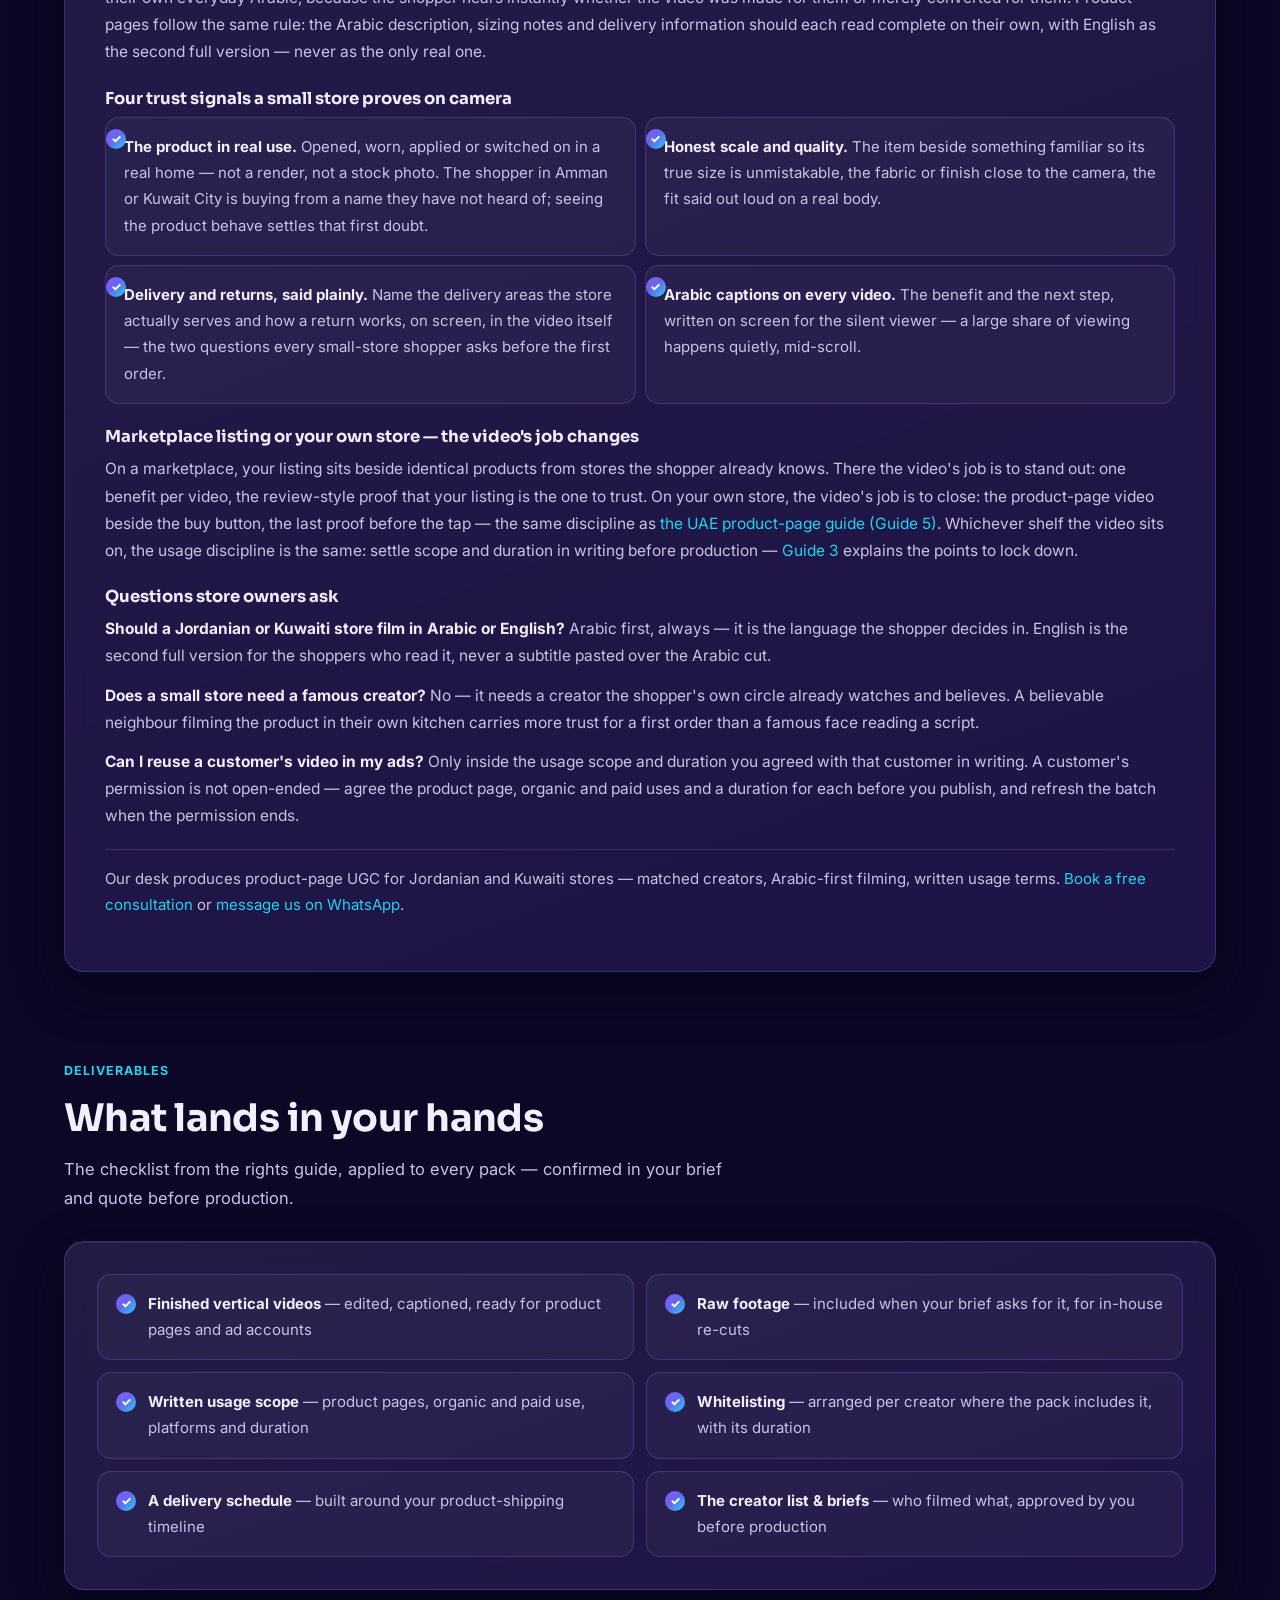
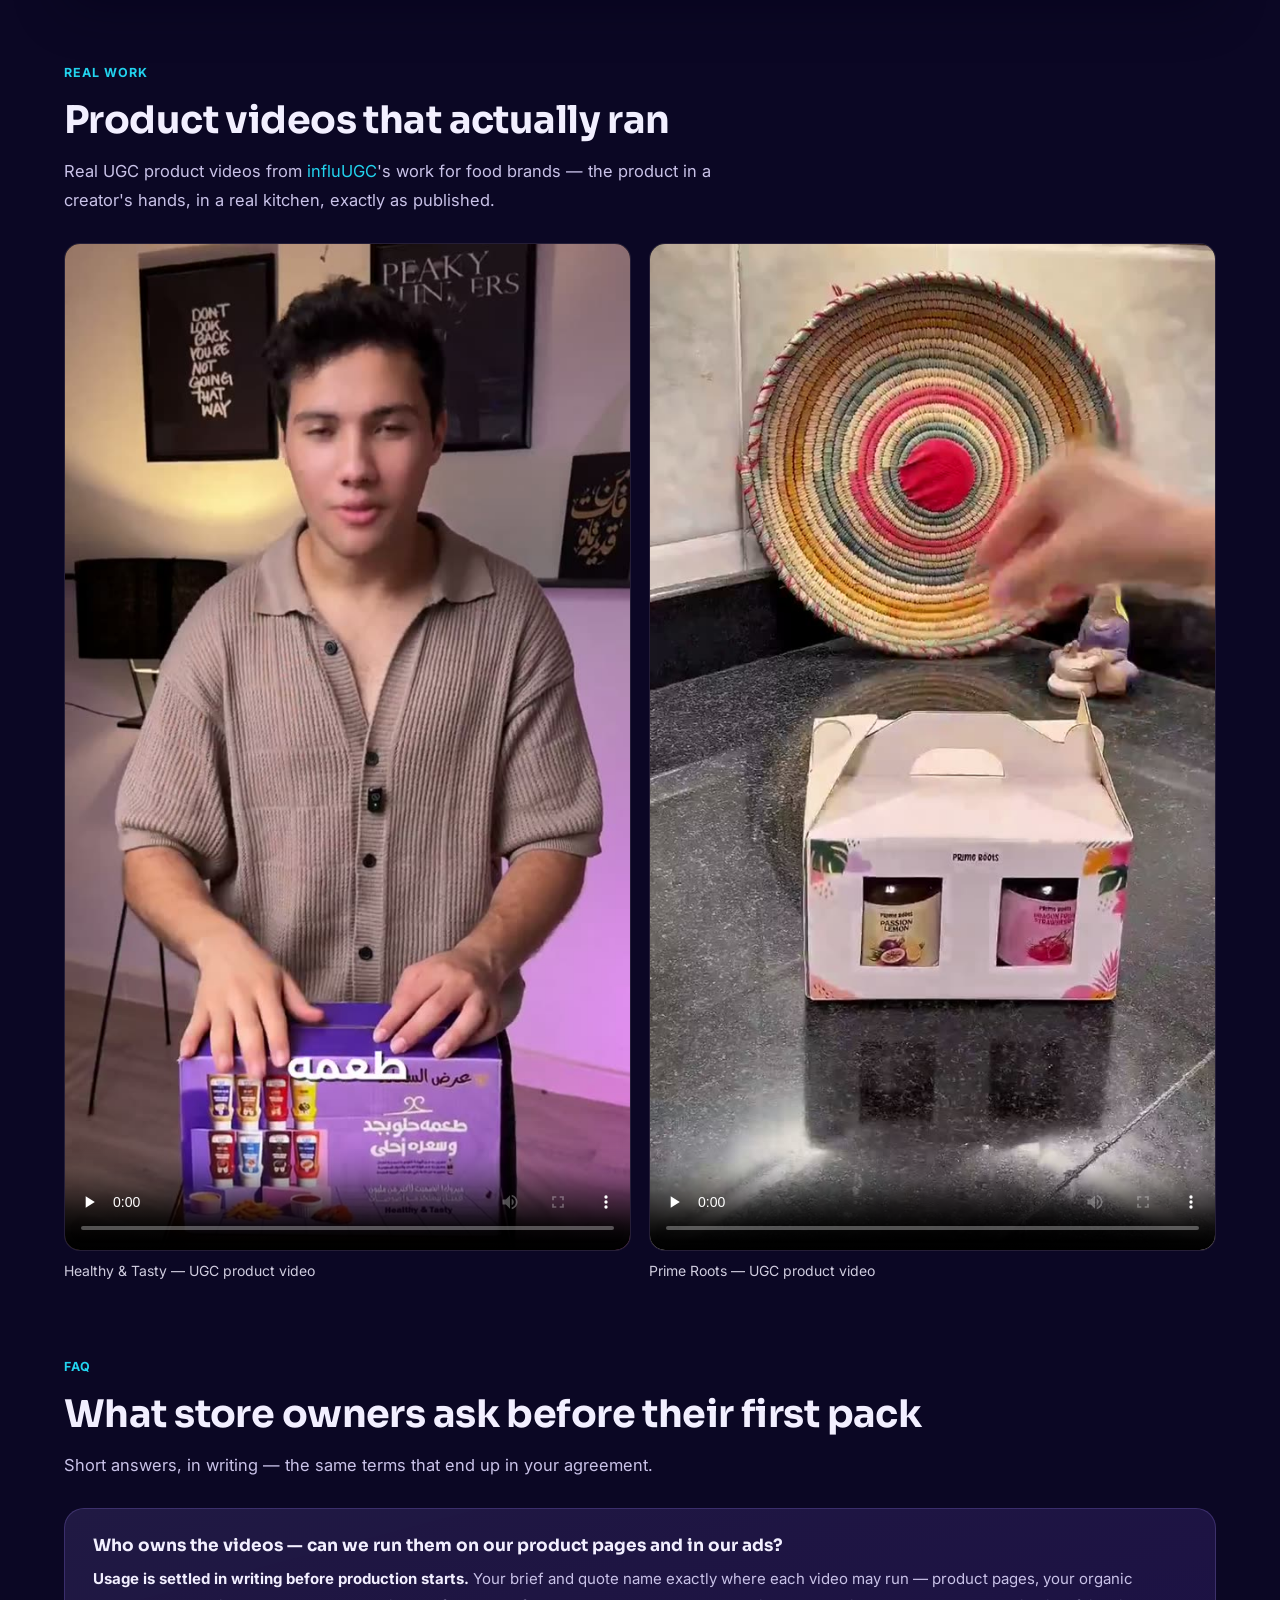
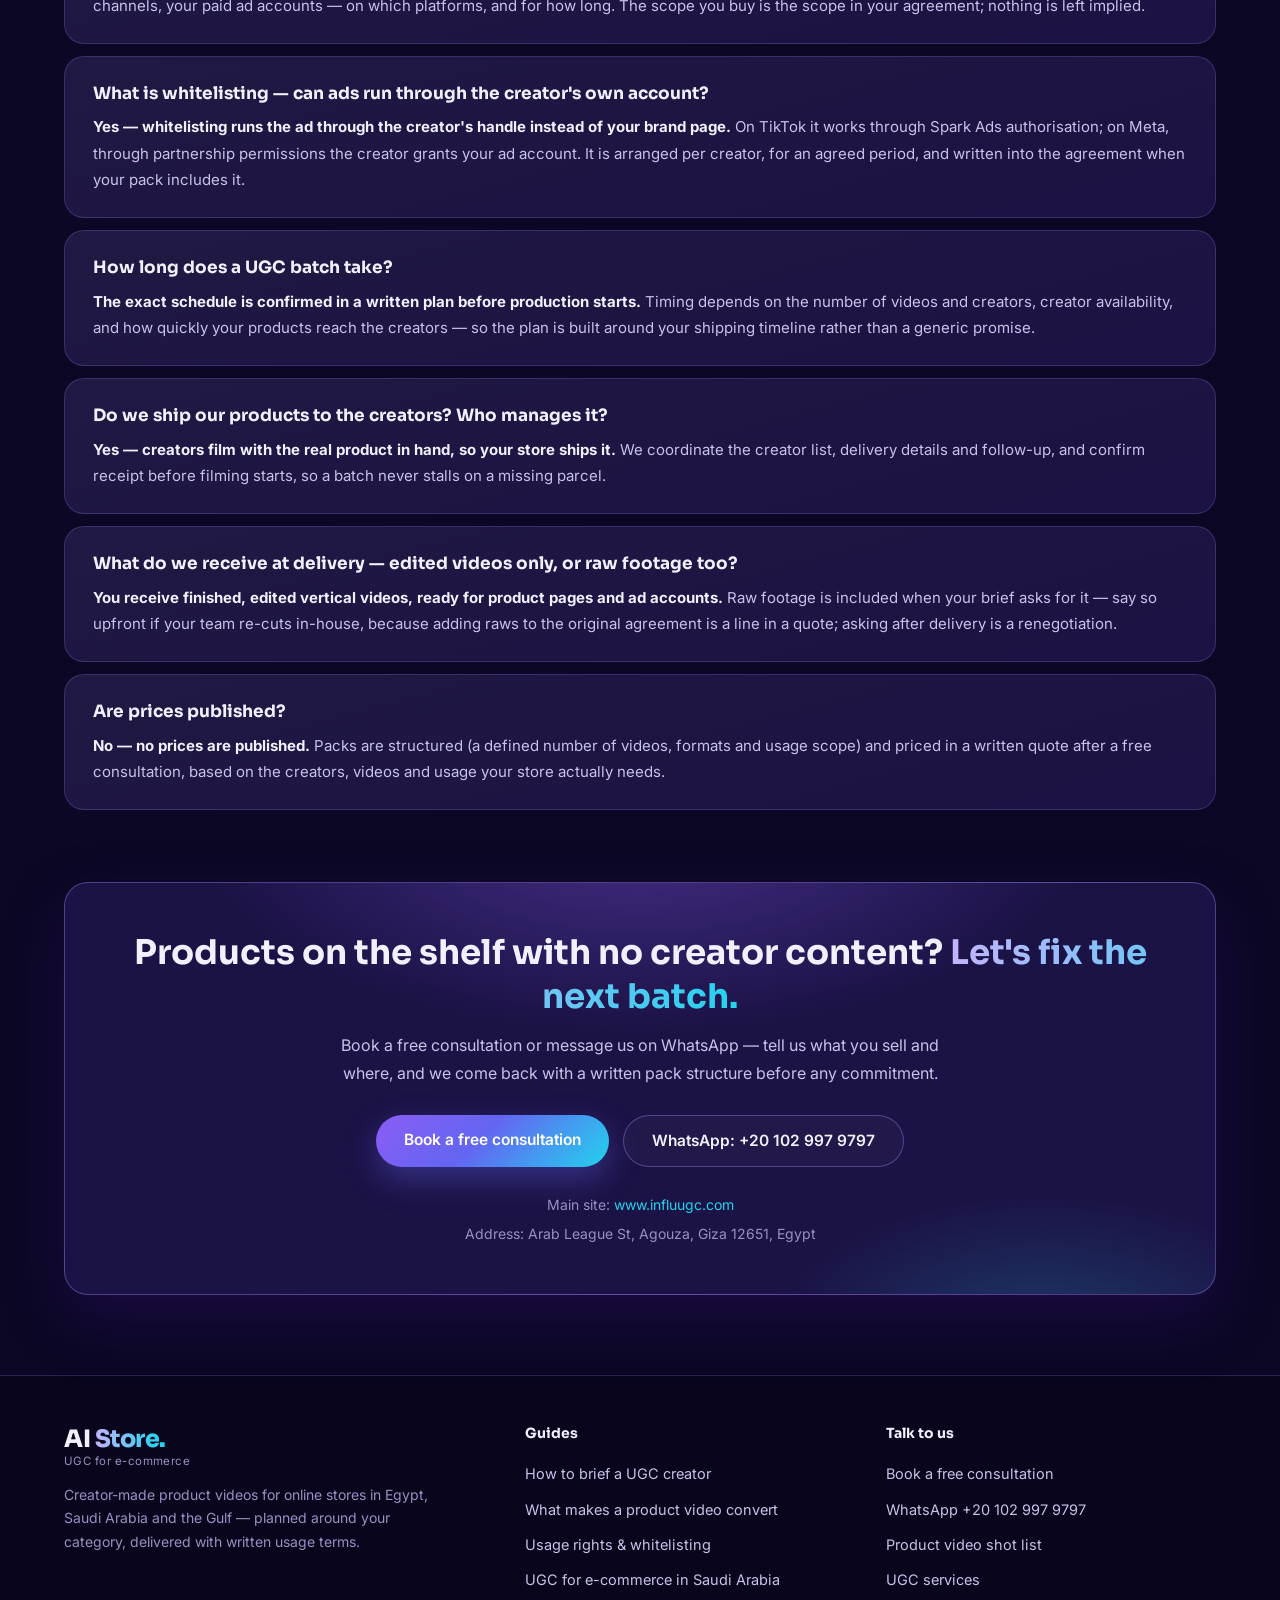
==== commit eea40a10: "Network links: nav item, footer agency links, contextual deep link, about link (all pages)" ====
--- a/index.html
+++ b/index.html
@@ -111,6 +111,7 @@
       <a href="#categories">Categories</a>
       <a href="#services">Services</a>
       <a href="#faq">FAQ</a>
+      <a href="https://www.influugc.com/en/blog/ugc-for-ecommerce-stores">UGC for e-commerce</a>
       <a class="lang-switch" href="/ar.html" hreflang="ar">عربي</a>
       <a class="nav-cta" href="https://www.influugc.com/book?utm_source=aistore&utm_medium=satellite&utm_campaign=network">Book a free consultation</a>
     </nav>
@@ -194,7 +195,7 @@
       <article class="card gcard">
         <span class="cat">Saudi market</span>
         <h3>UGC for E-commerce in Saudi Arabia: Product Videos That Build Trust and Drive Orders</h3>
-        <p>Saudi shoppers decide in Arabic, across Snapchat, TikTok and Instagram. The honest sizing and quality demos, Arabic captions and seasonal planning that turn a product video into an order.</p>
+        <p>Saudi shoppers decide in Arabic, across Snapchat, TikTok and Instagram. The honest sizing and quality demos, Arabic captions and seasonal planning that turn a product video into an order. For the execution details, see our guide to <a href="https://www.influugc.com/en/blog/ugc-for-saudi-ecommerce-brands">UGC for Saudi e-commerce brands</a>.</p>
         <a class="read" href="#guide-saudi-ecommerce">Read the guide ↓</a>
       </article>
       <article class="card gcard">
@@ -490,7 +491,7 @@
     <div class="sec-head">
       <p class="eyebrow">Real work</p>
       <h2>Product videos that actually ran</h2>
-      <p class="lead">Real UGC product videos from influUGC's work for food brands — the product in a creator's hands, in a real kitchen, exactly as published.</p>
+      <p class="lead">Real UGC product videos from <a href="https://www.influugc.com/en/about">influUGC</a>'s work for food brands — the product in a creator's hands, in a real kitchen, exactly as published.</p>
     </div>
     <div class="works-grid">
       <figure class="work-item">
@@ -578,6 +579,8 @@
       <h4>Talk to us</h4>
       <a href="https://www.influugc.com/book?utm_source=aistore&utm_medium=satellite&utm_campaign=network">Book a free consultation</a>
       <a href="https://wa.me/201029979797?utm_source=aistore&utm_medium=satellite&utm_campaign=network">WhatsApp +20 102 997 9797</a>
+      <a href="https://www.influugc.com/en/blog/ecommerce-product-video-shot-list">Product video shot list</a>
+      <a href="https://www.influugc.com/en/services/ugc">UGC services</a>
       <a href="/ar.html" hreflang="ar">العربية</a>
     </nav>
   </div>
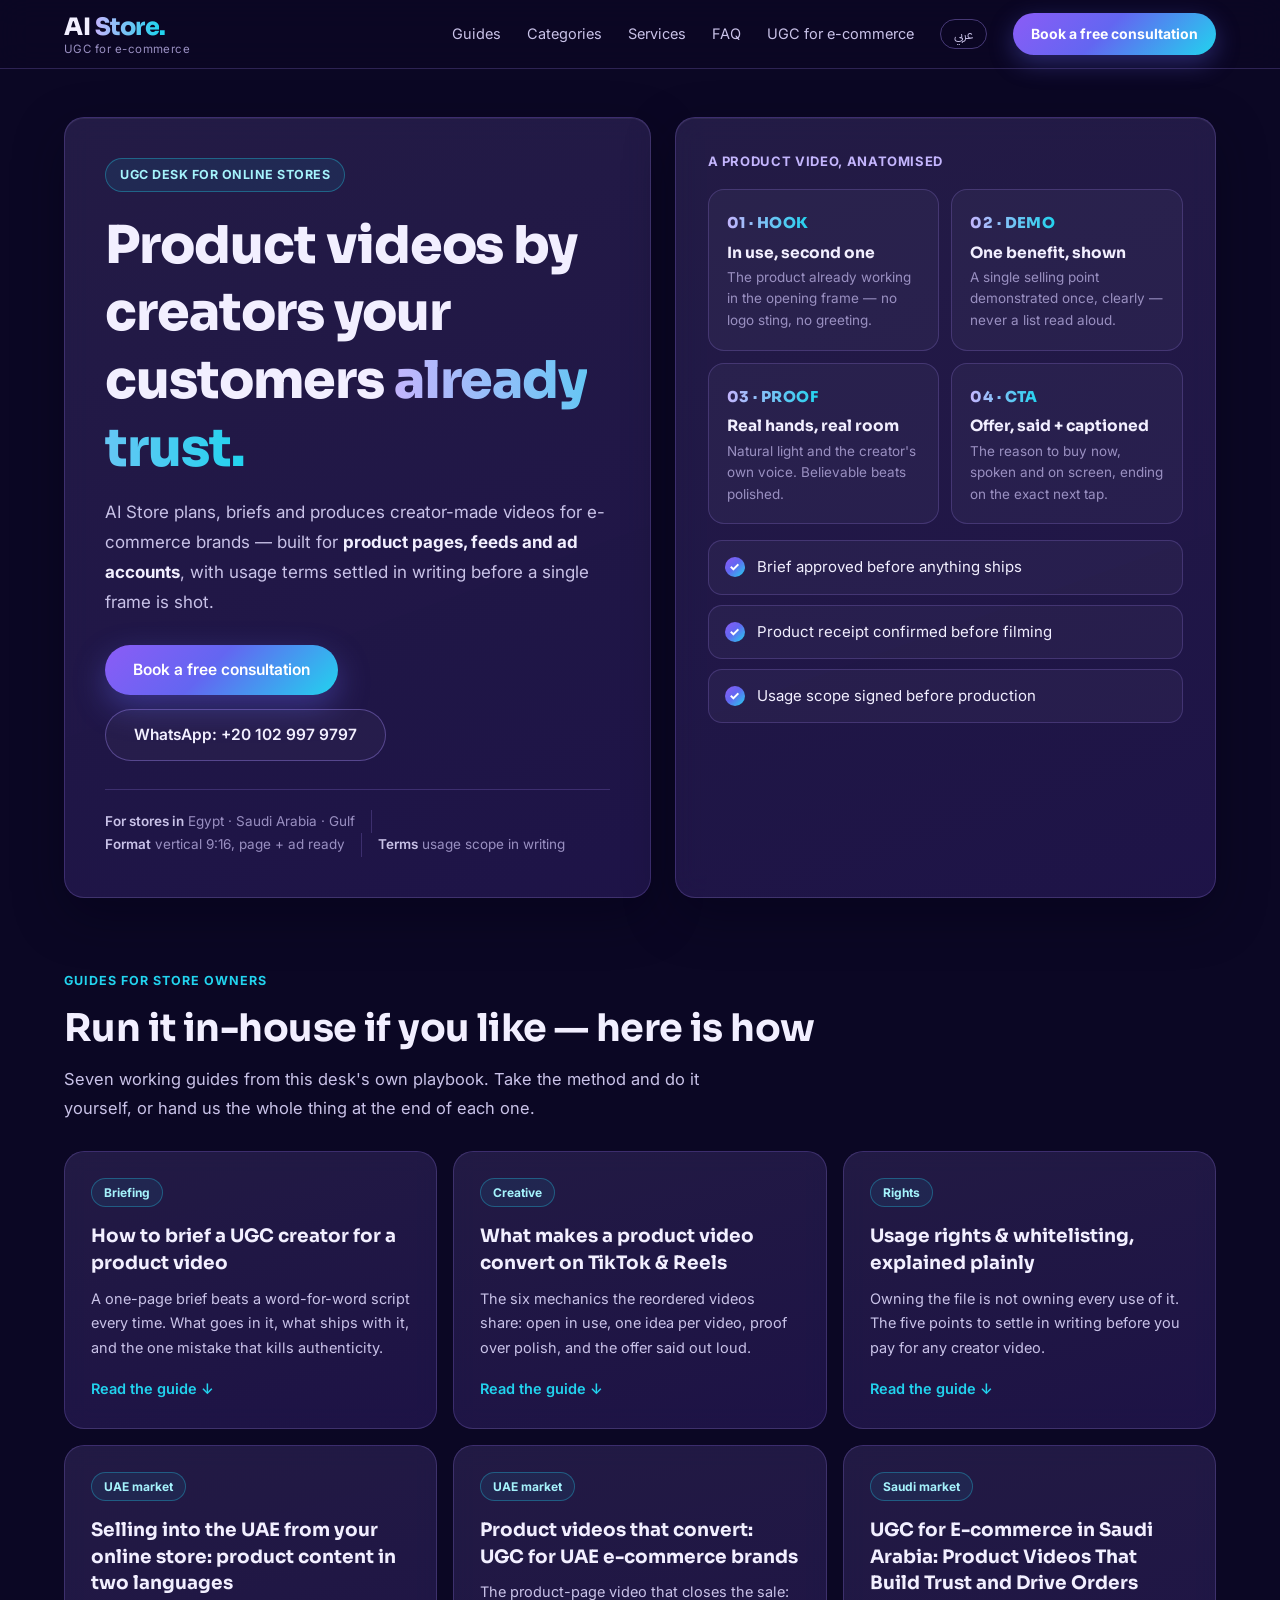
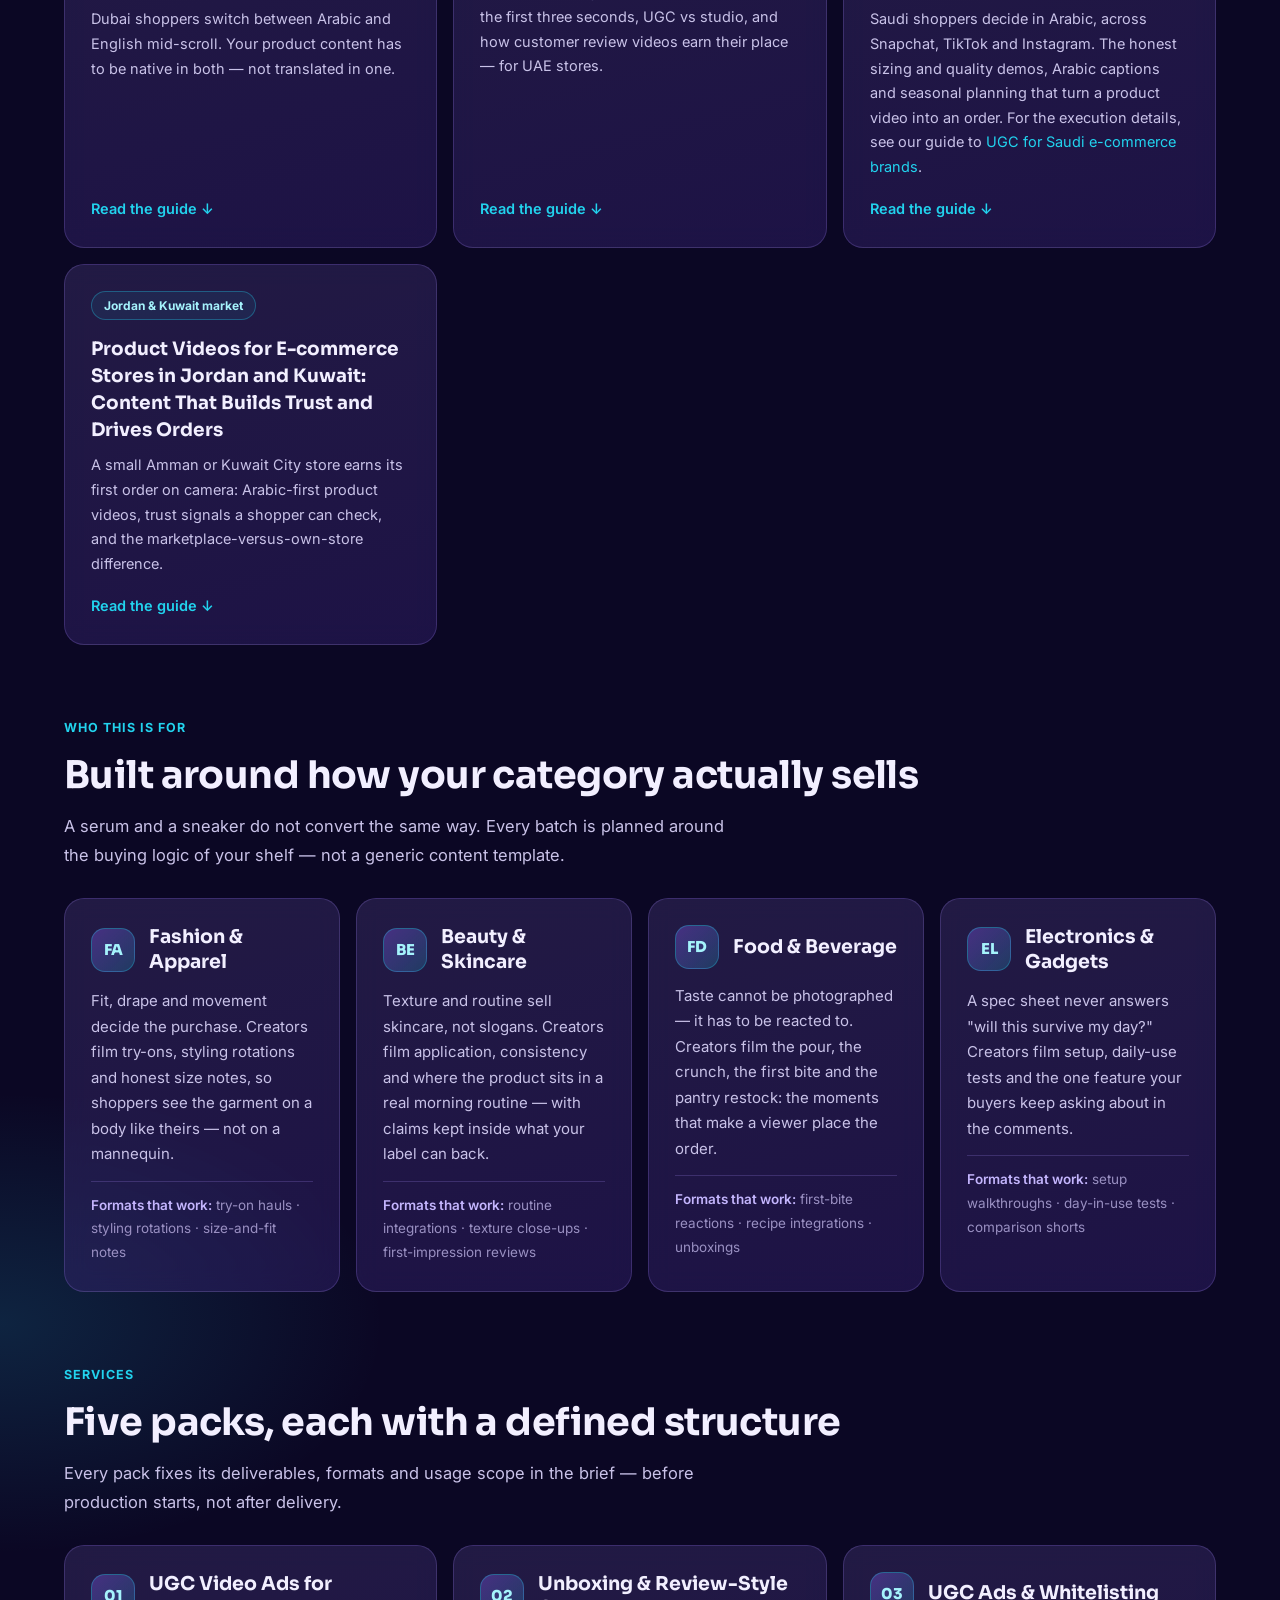
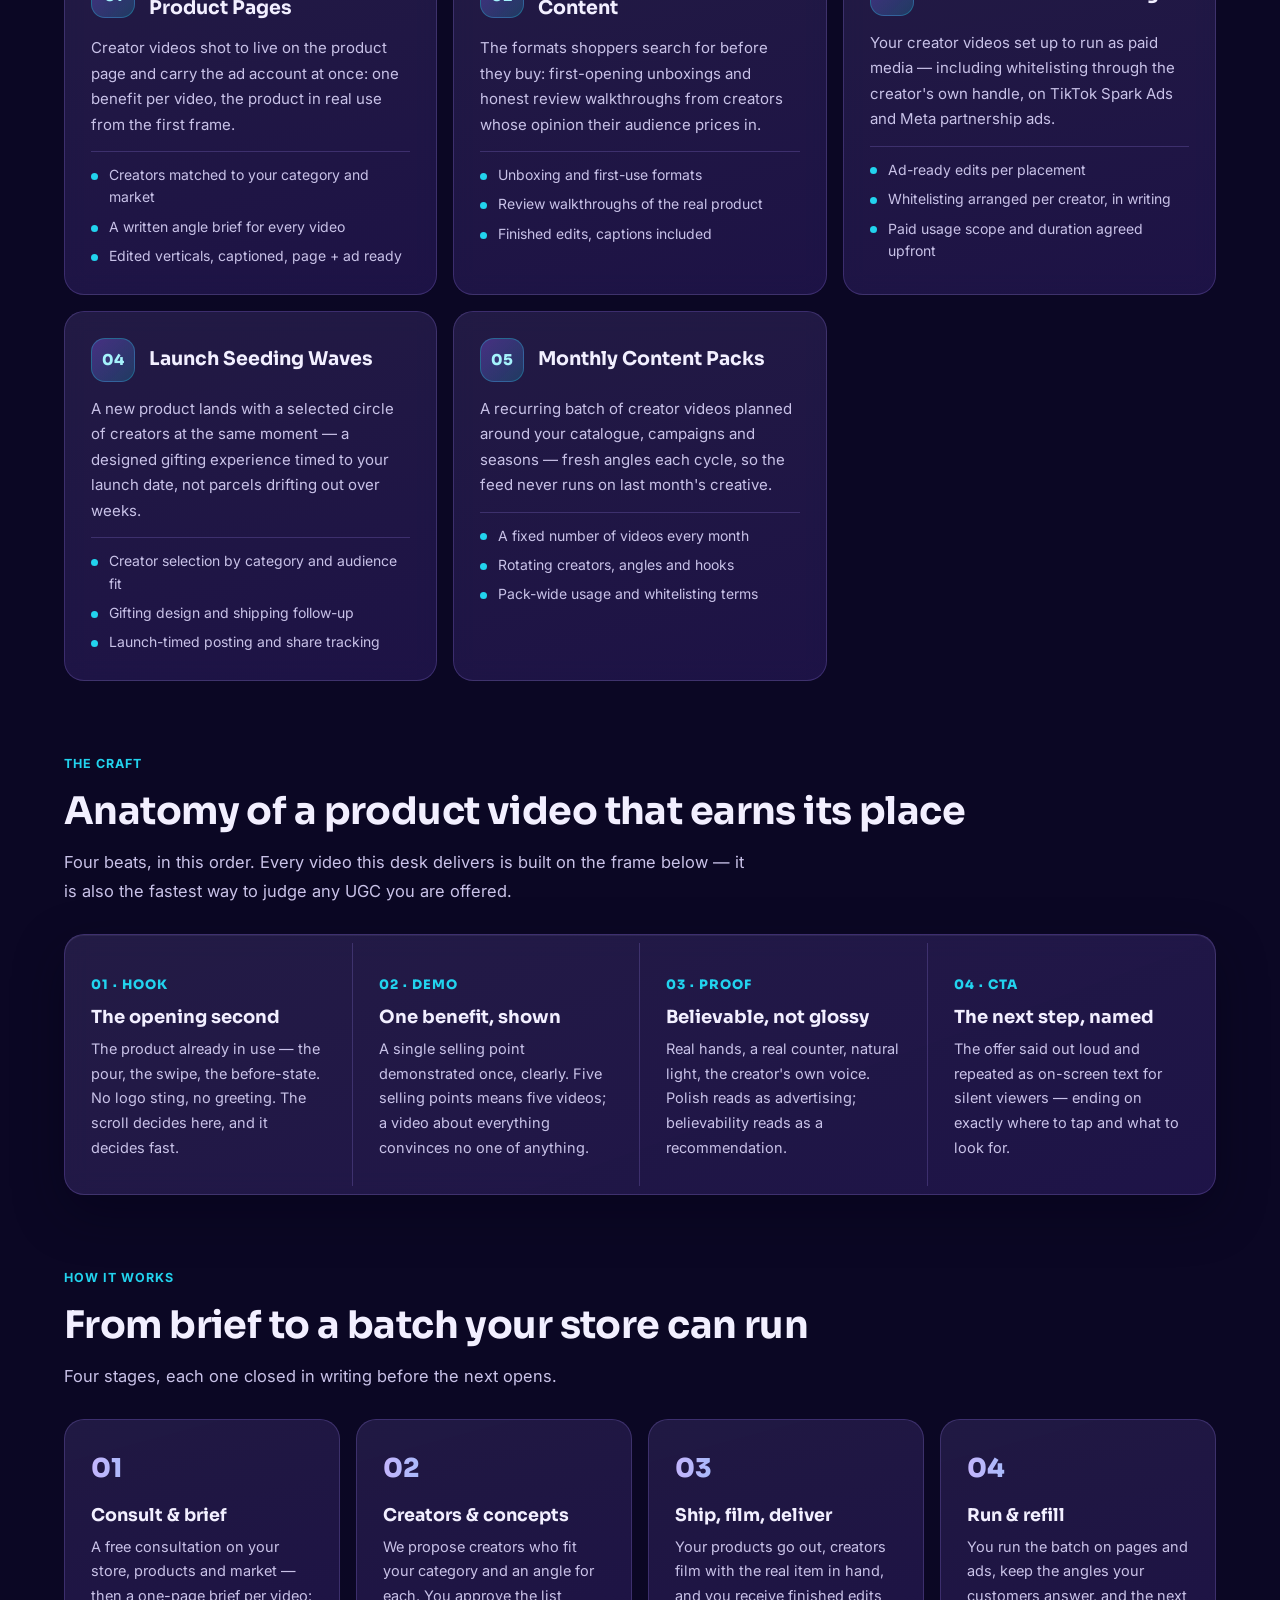
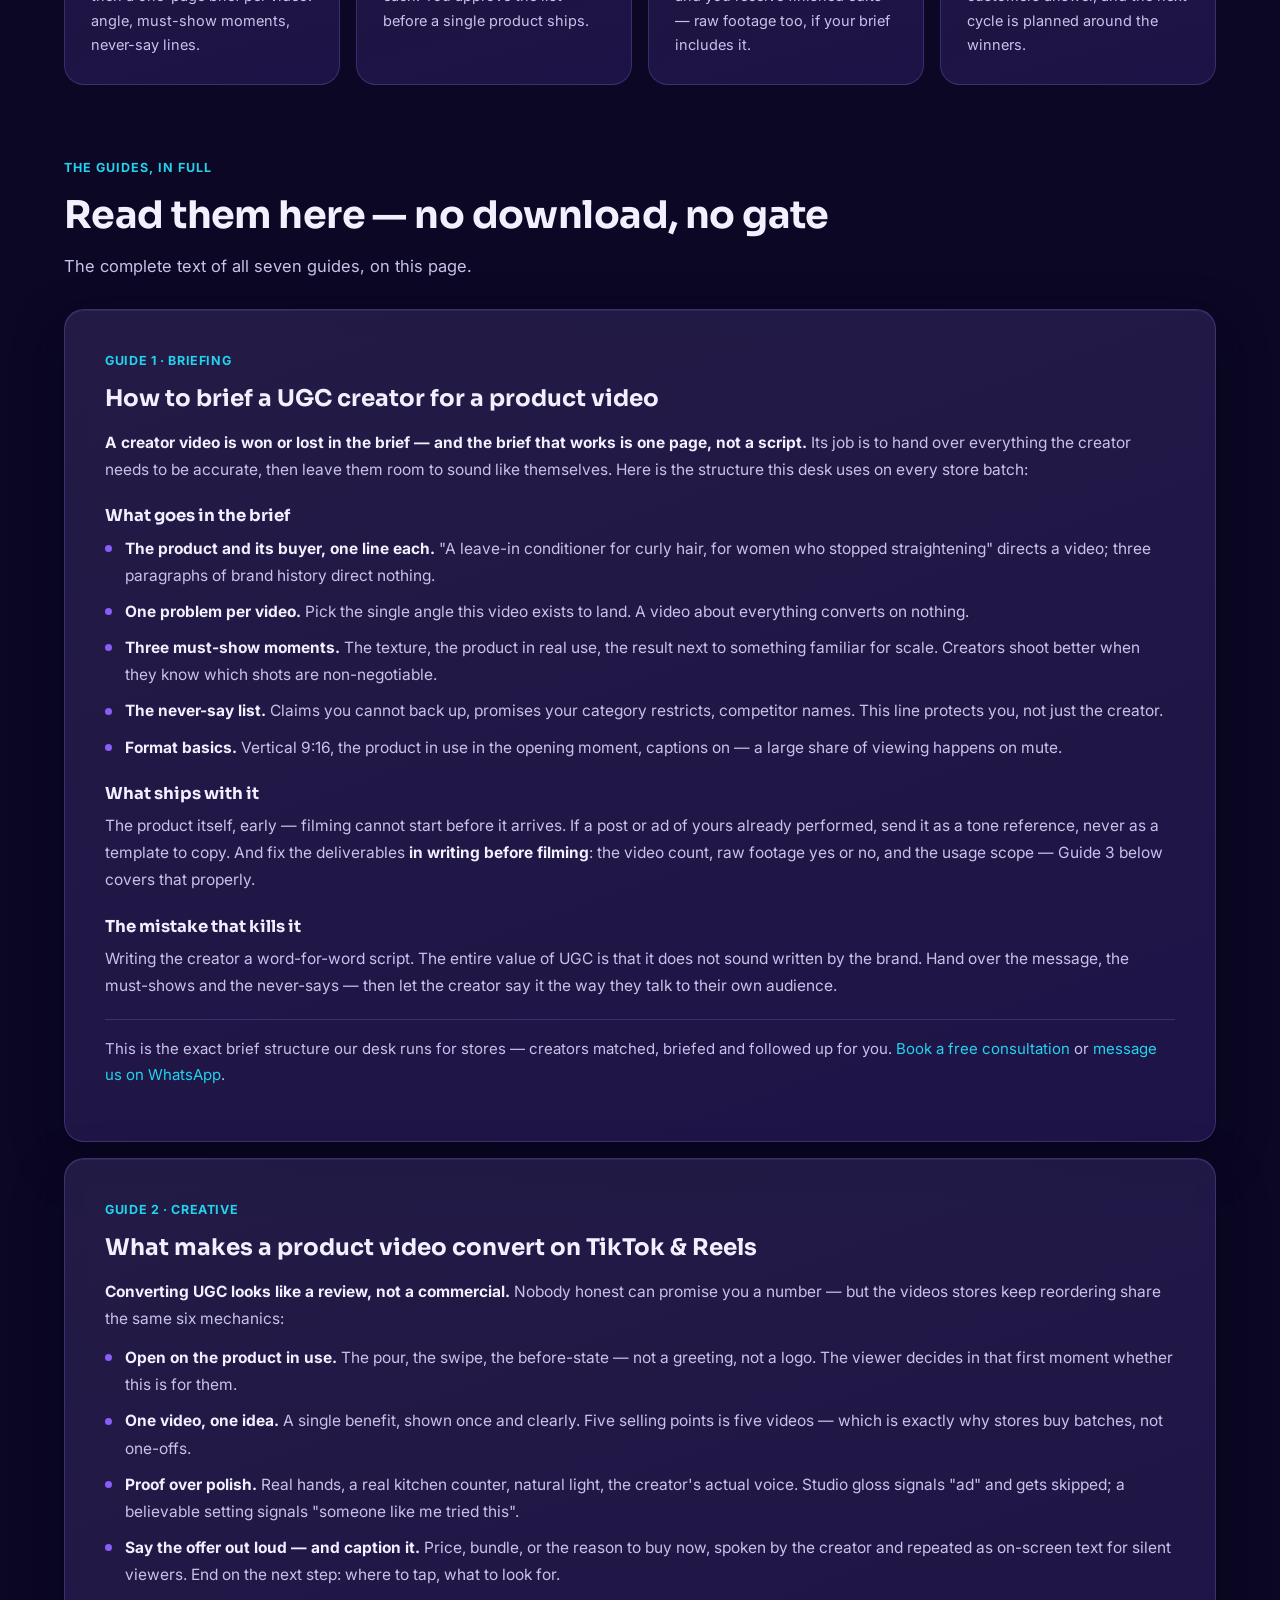
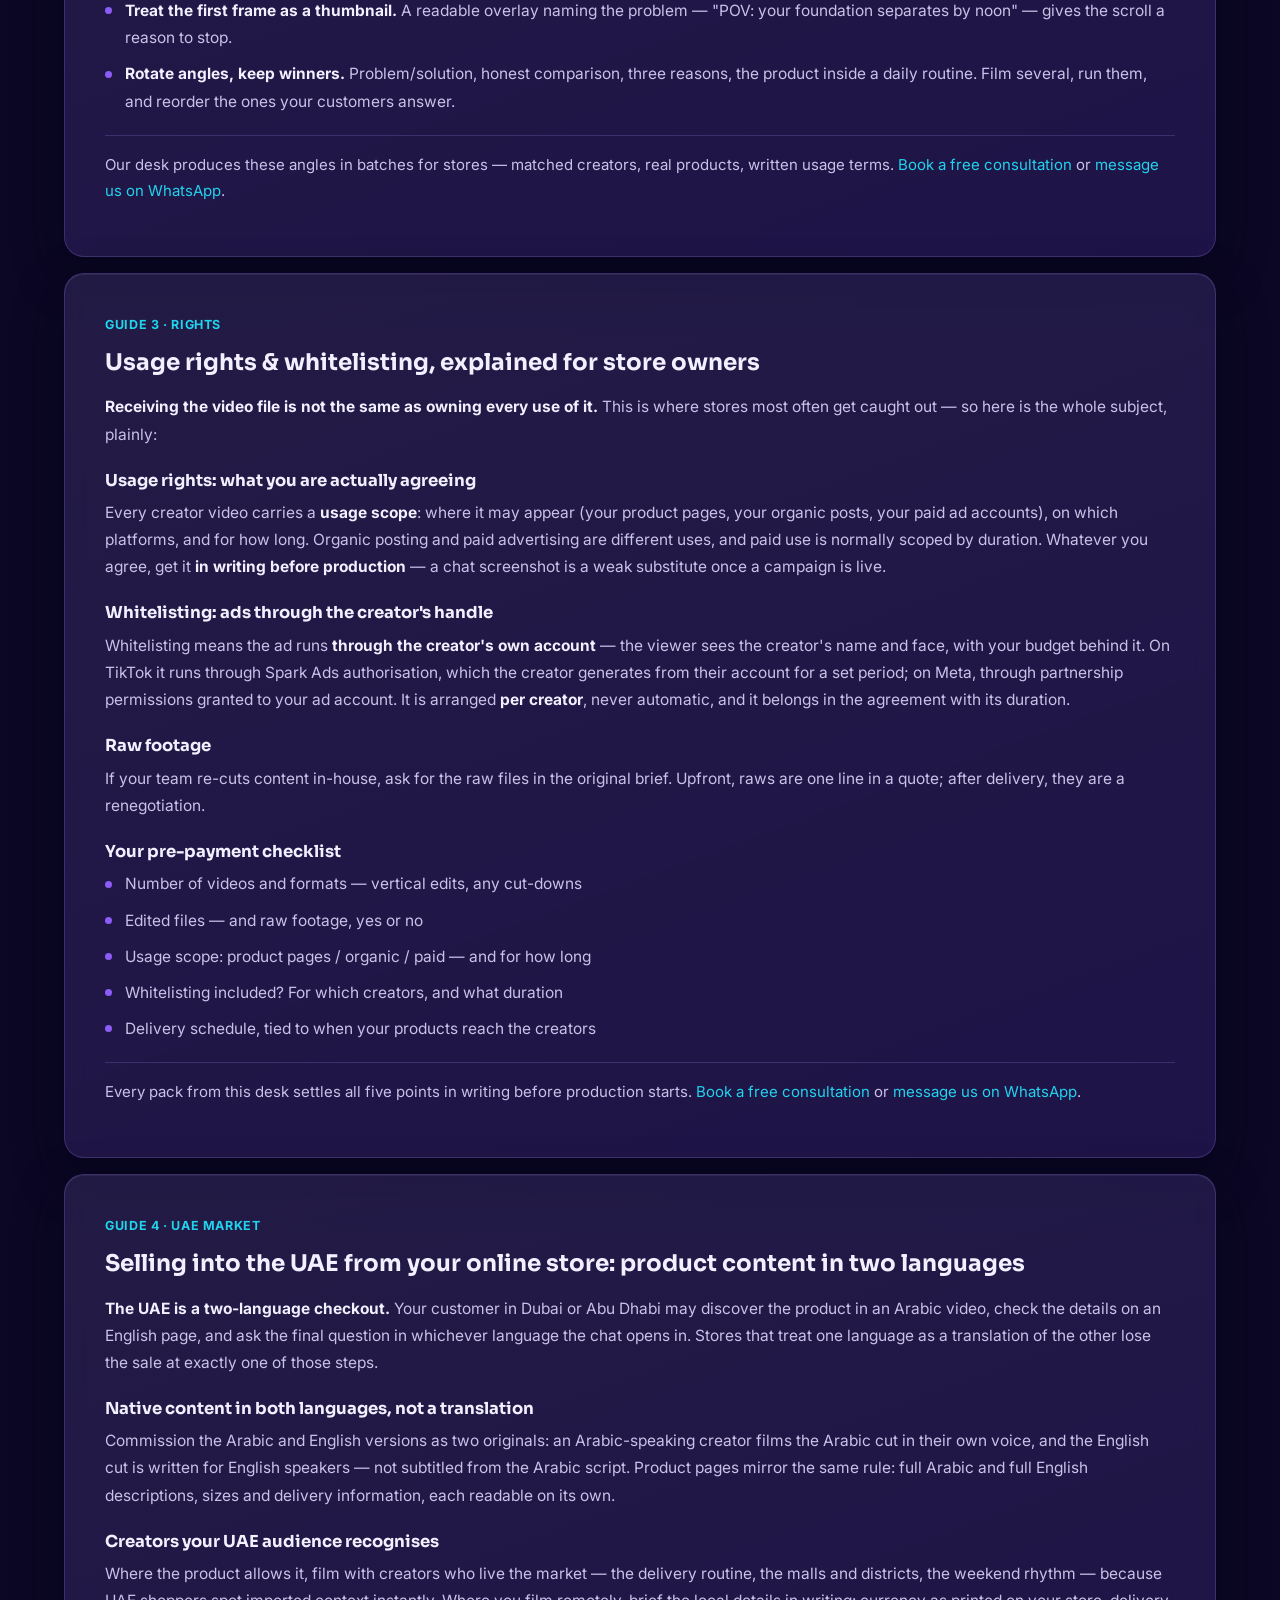
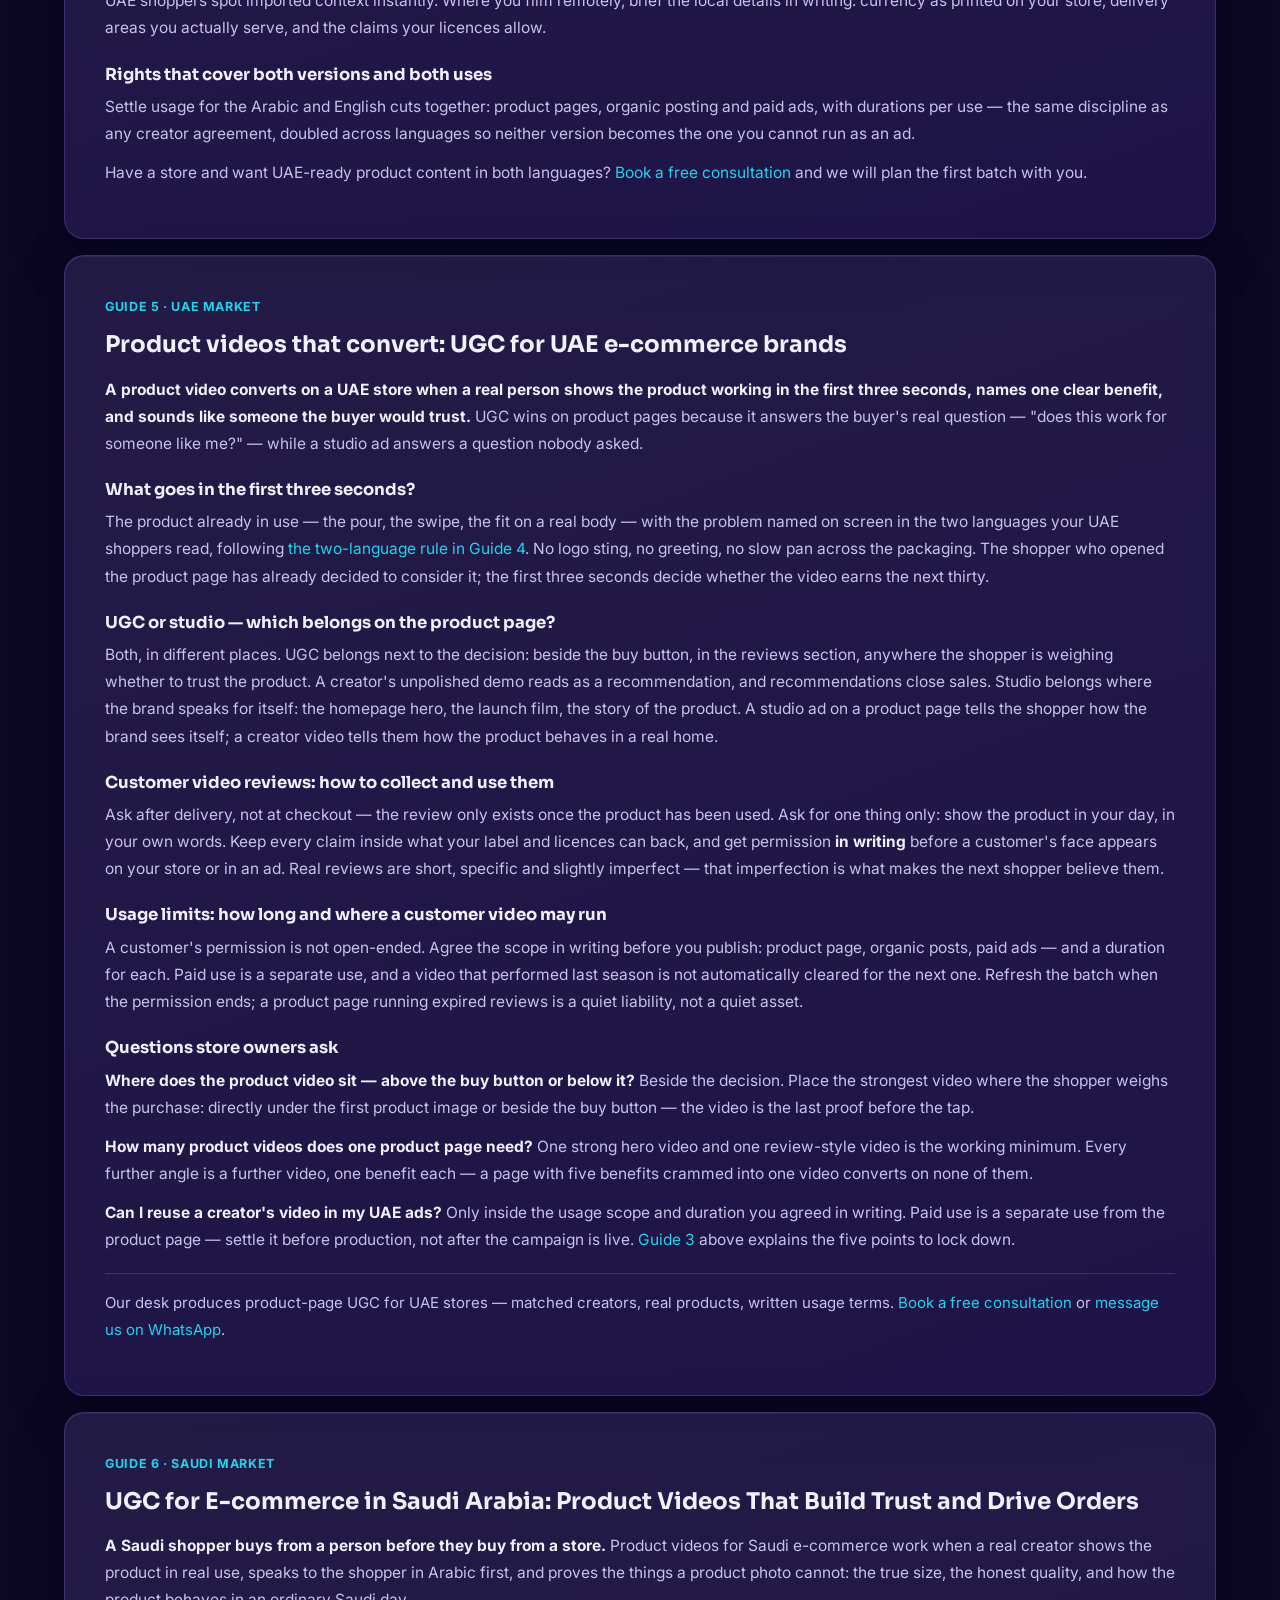
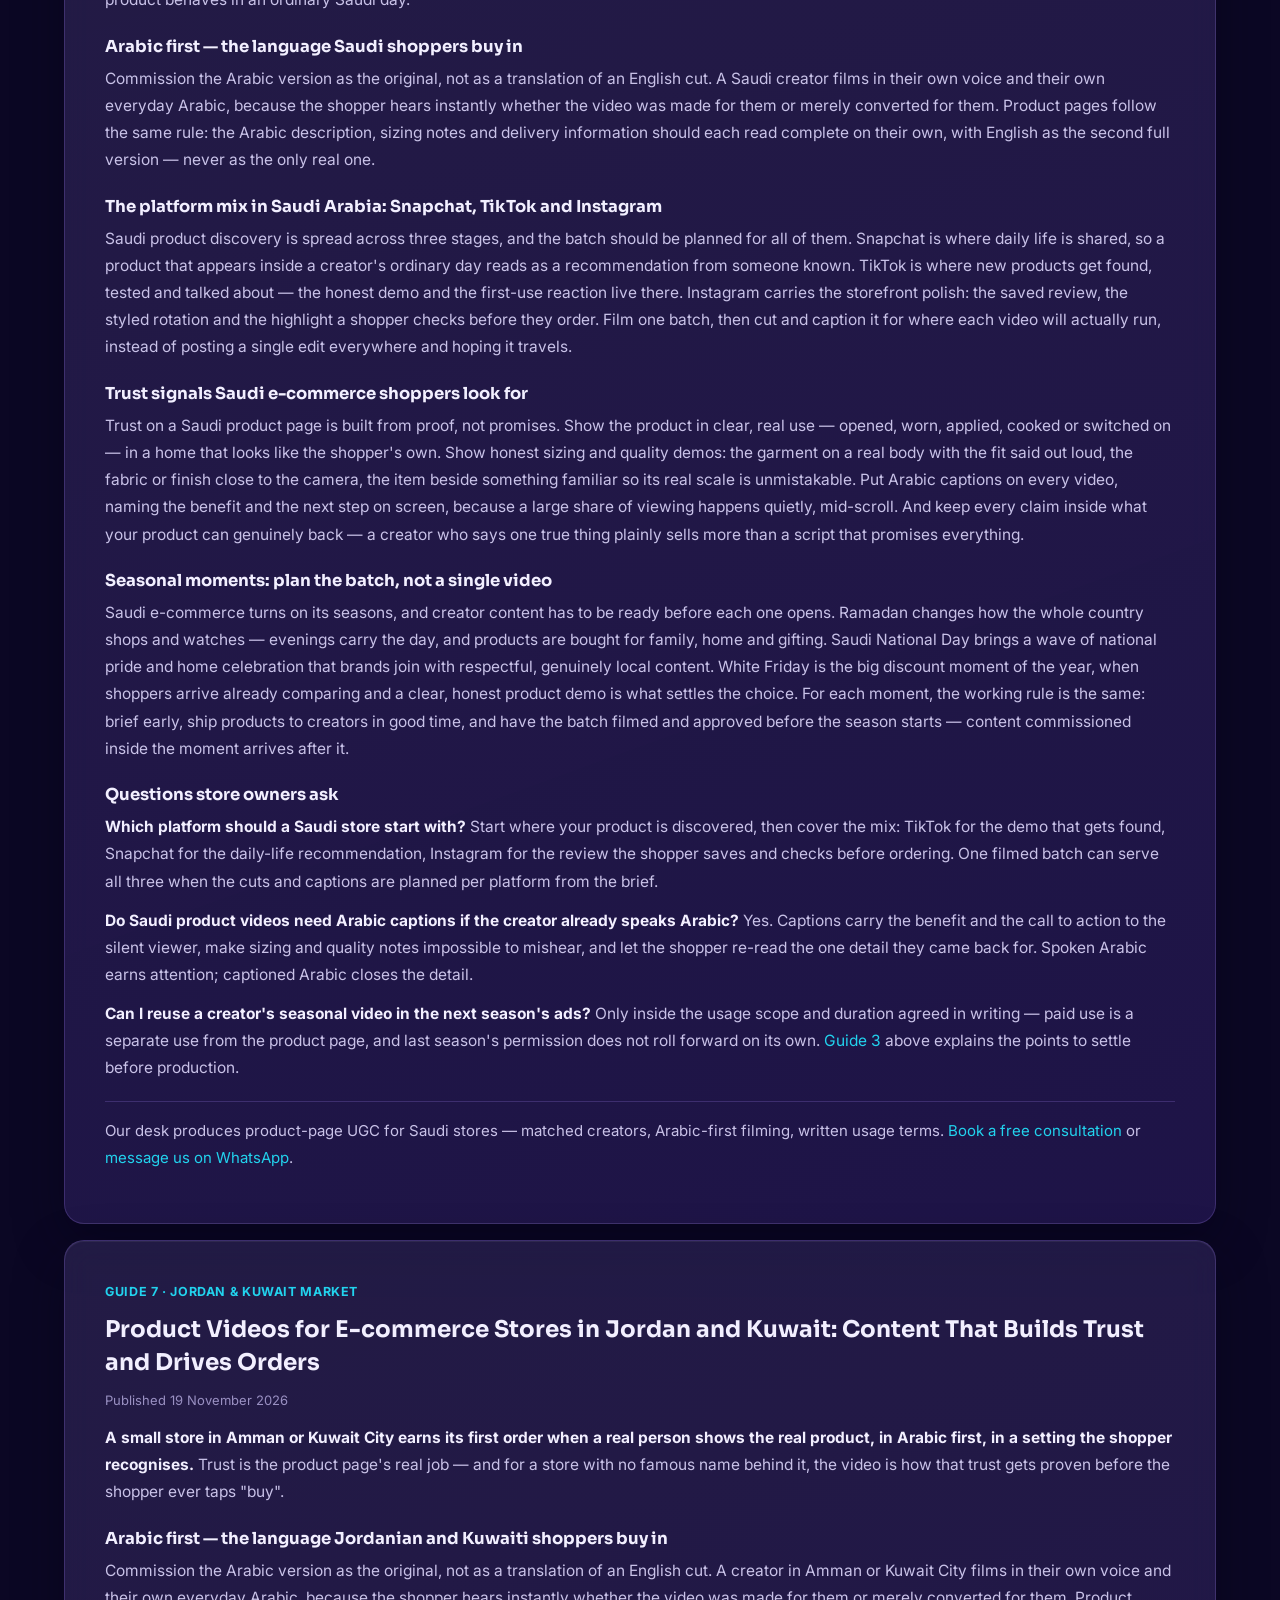
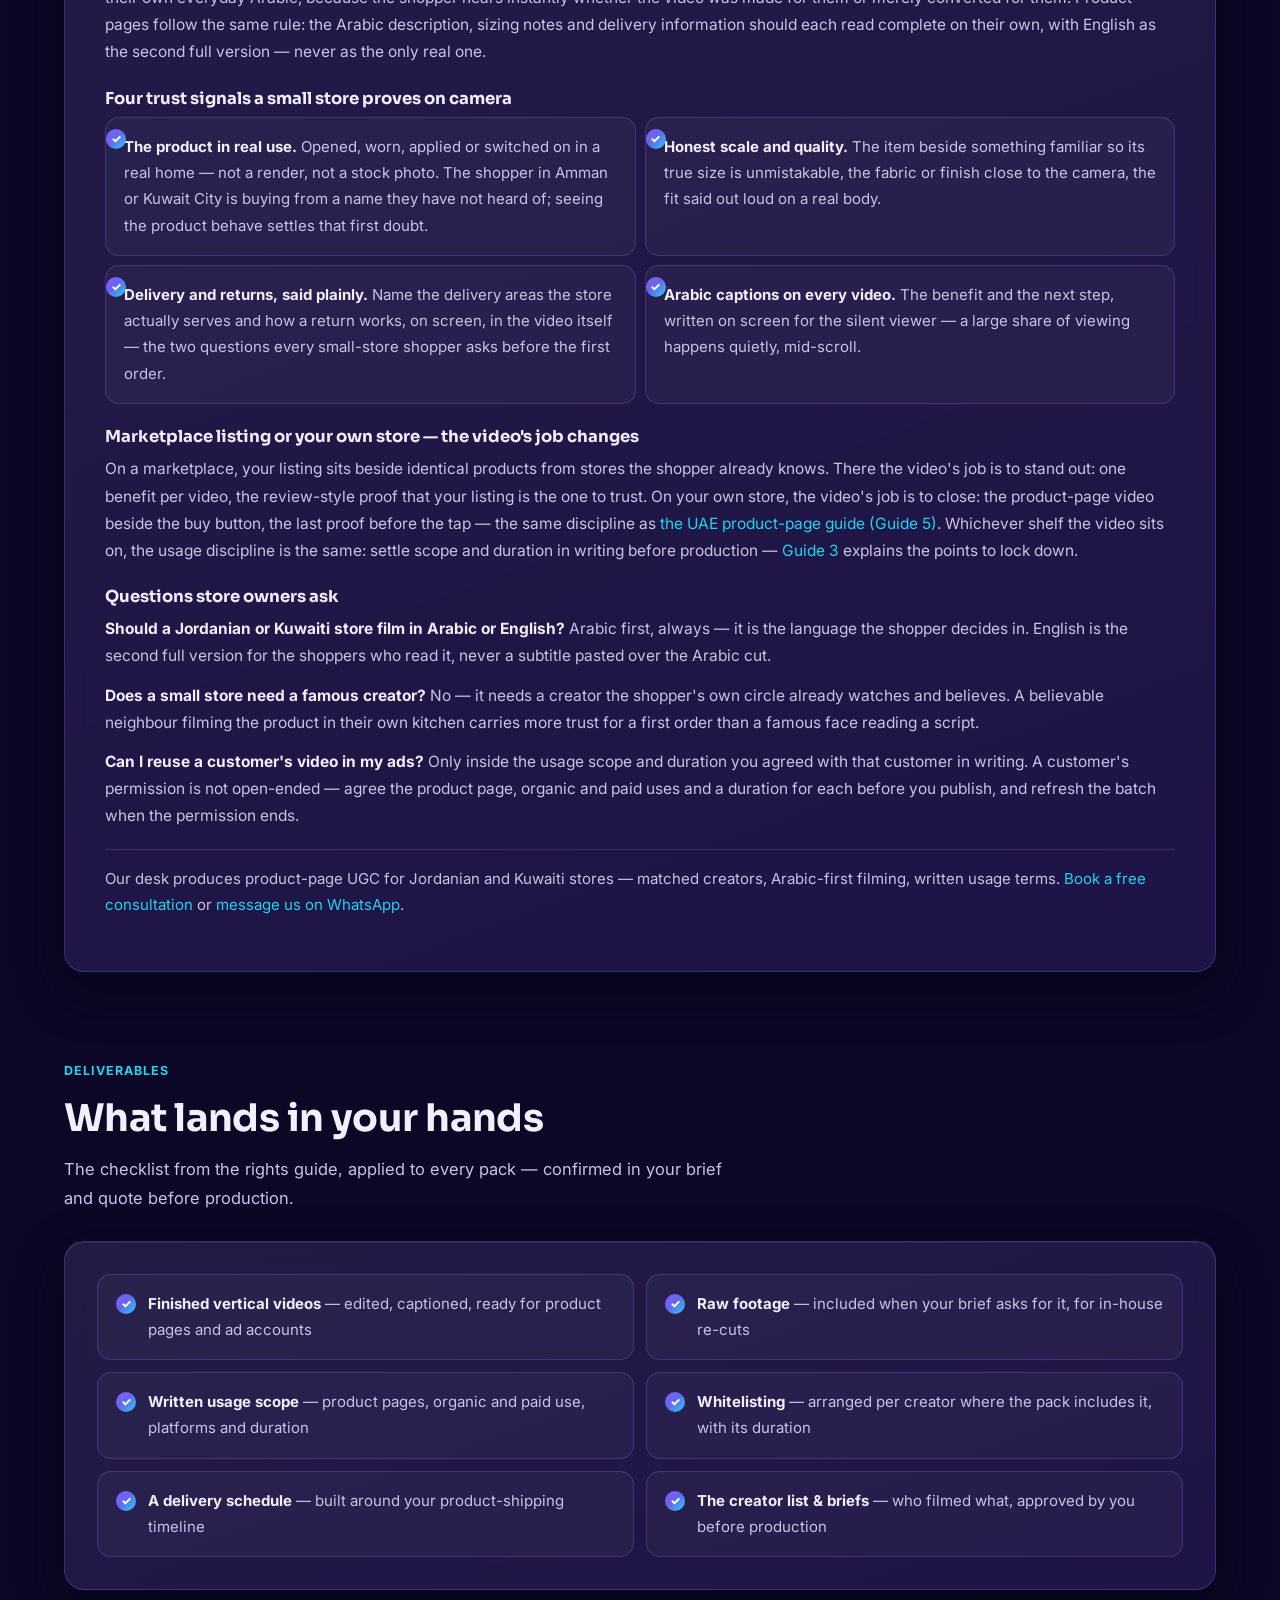
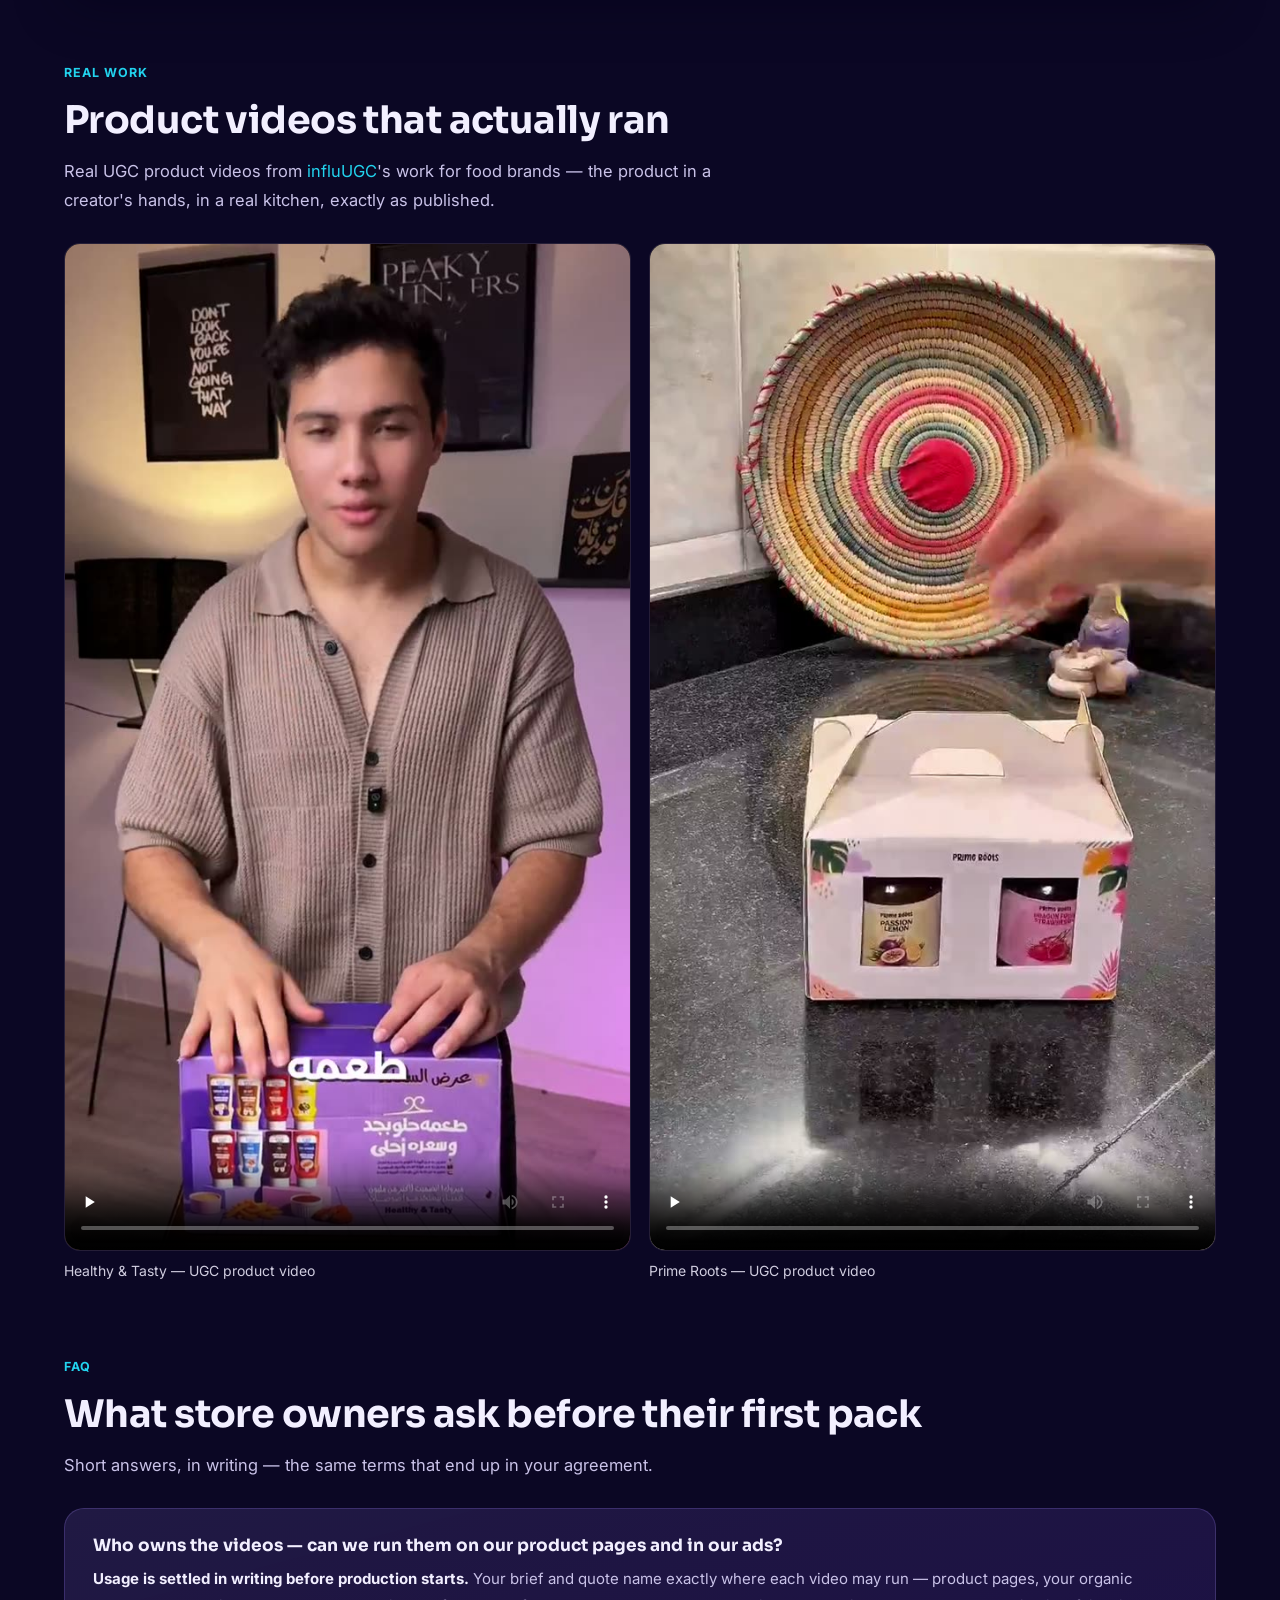
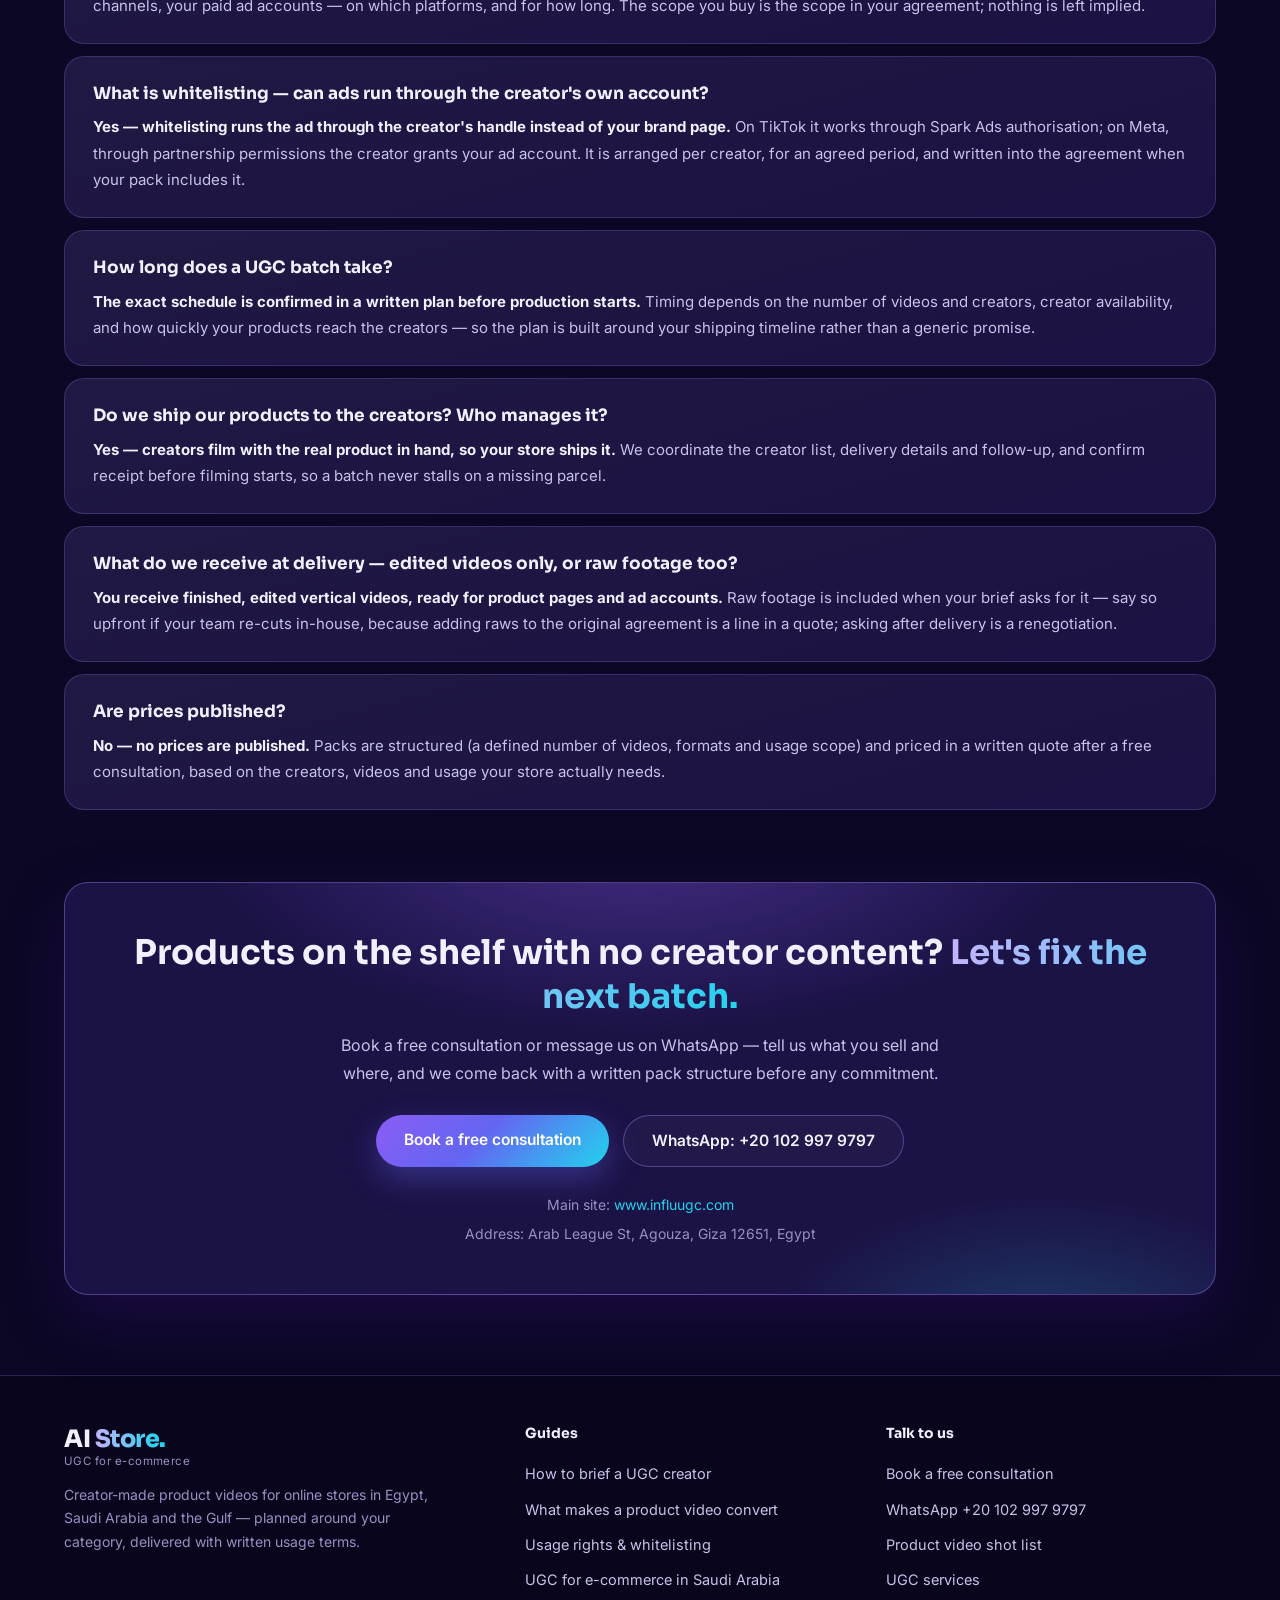
==== commit 6b6b0455: "Polish: /ar extensionless redirect, sitemap fragment cleanup, og:image + twitter:image" ====
--- a/index.html
+++ b/index.html
@@ -15,9 +15,11 @@
 <meta property="og:title" content="AI Store — UGC for E-Commerce Stores & Brands">
 <meta property="og:description" content="Creator-made product videos planned around your category: product-page ads, unboxings, reviews, whitelisting and monthly packs — with usage terms in writing before production.">
 <meta property="og:url" content="https://aistore.design/">
+<meta property="og:image" content="https://aistore.design/media/product-healthy-tasty.jpg">
 <meta name="twitter:card" content="summary">
 <meta name="twitter:title" content="AI Store — UGC for E-Commerce">
 <meta name="twitter:description" content="Product videos by creators your customers already trust — for product pages, feeds and ad accounts.">
+<meta name="twitter:image" content="https://aistore.design/media/product-healthy-tasty.jpg">
 <link rel="icon" type="image/svg+xml" href="/favicon.svg">
 <link rel="preconnect" href="https://fonts.googleapis.com">
 <link rel="preconnect" href="https://fonts.gstatic.com" crossorigin>
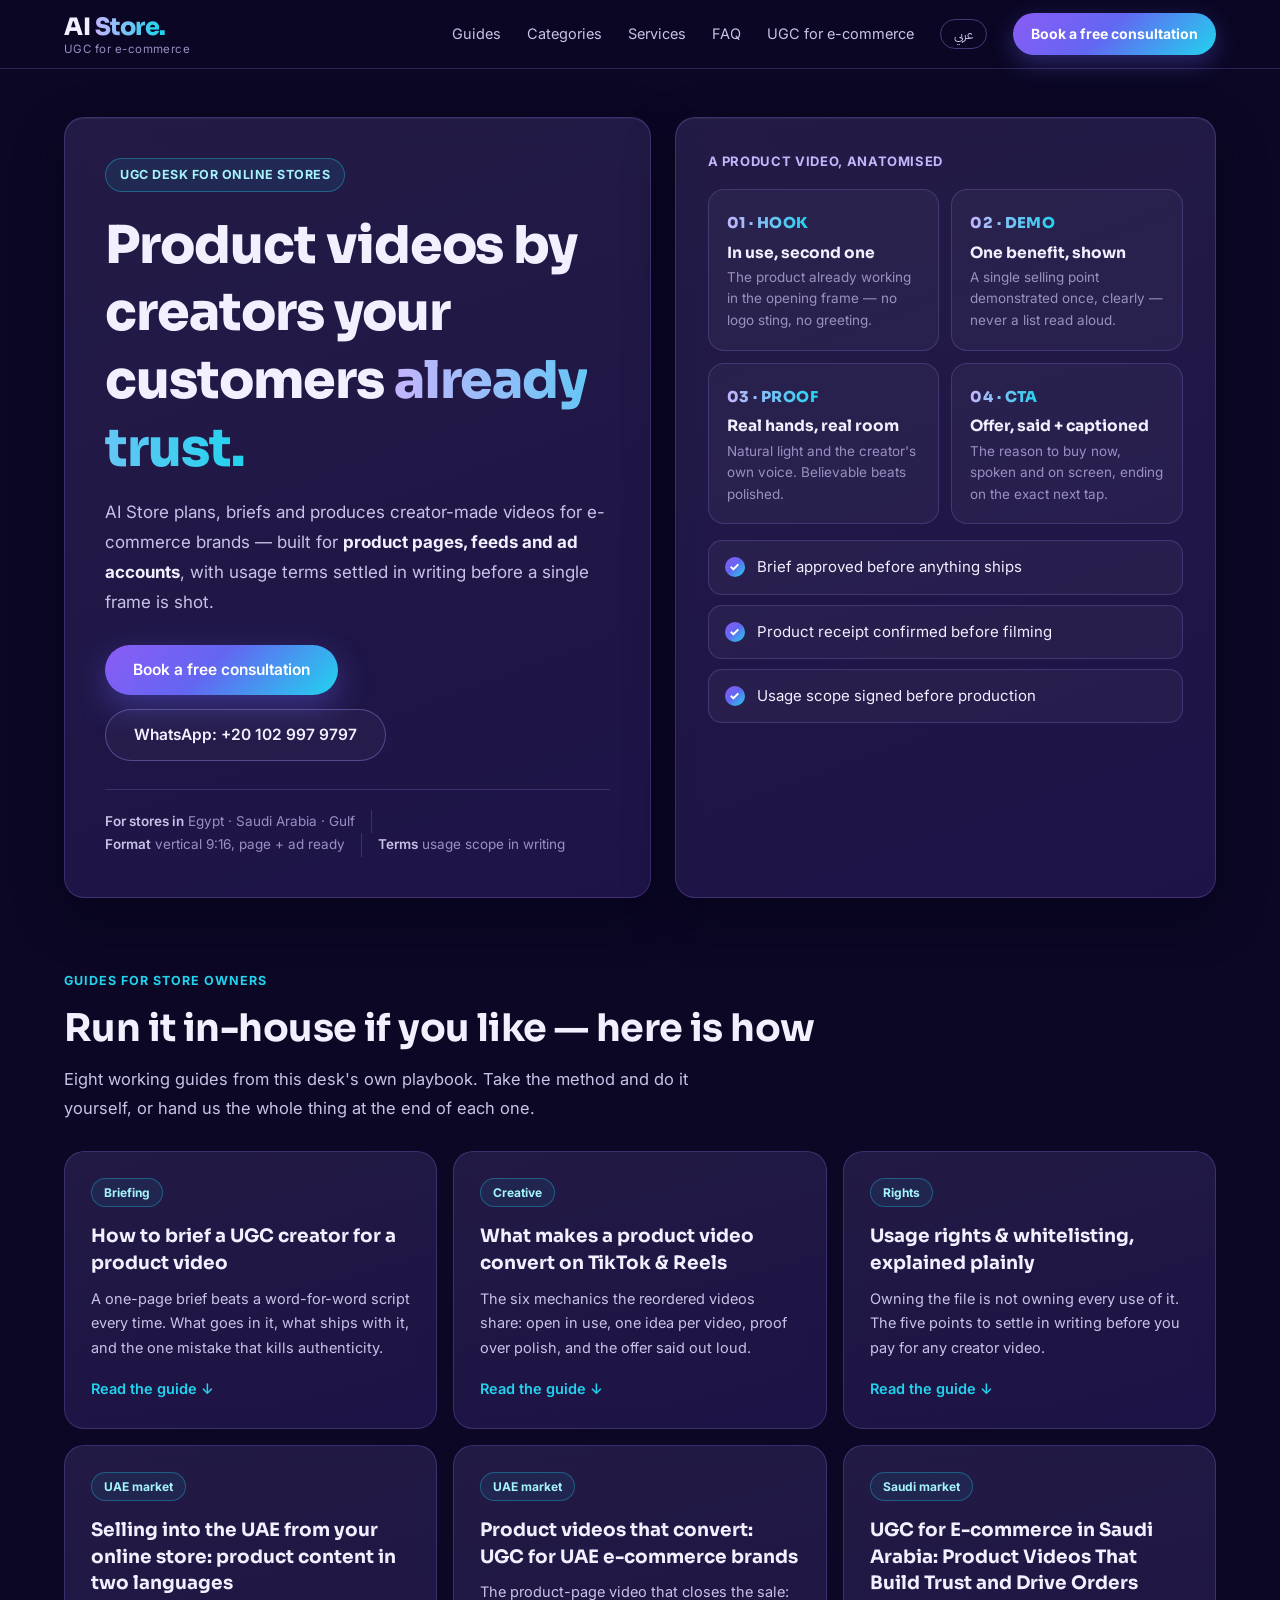
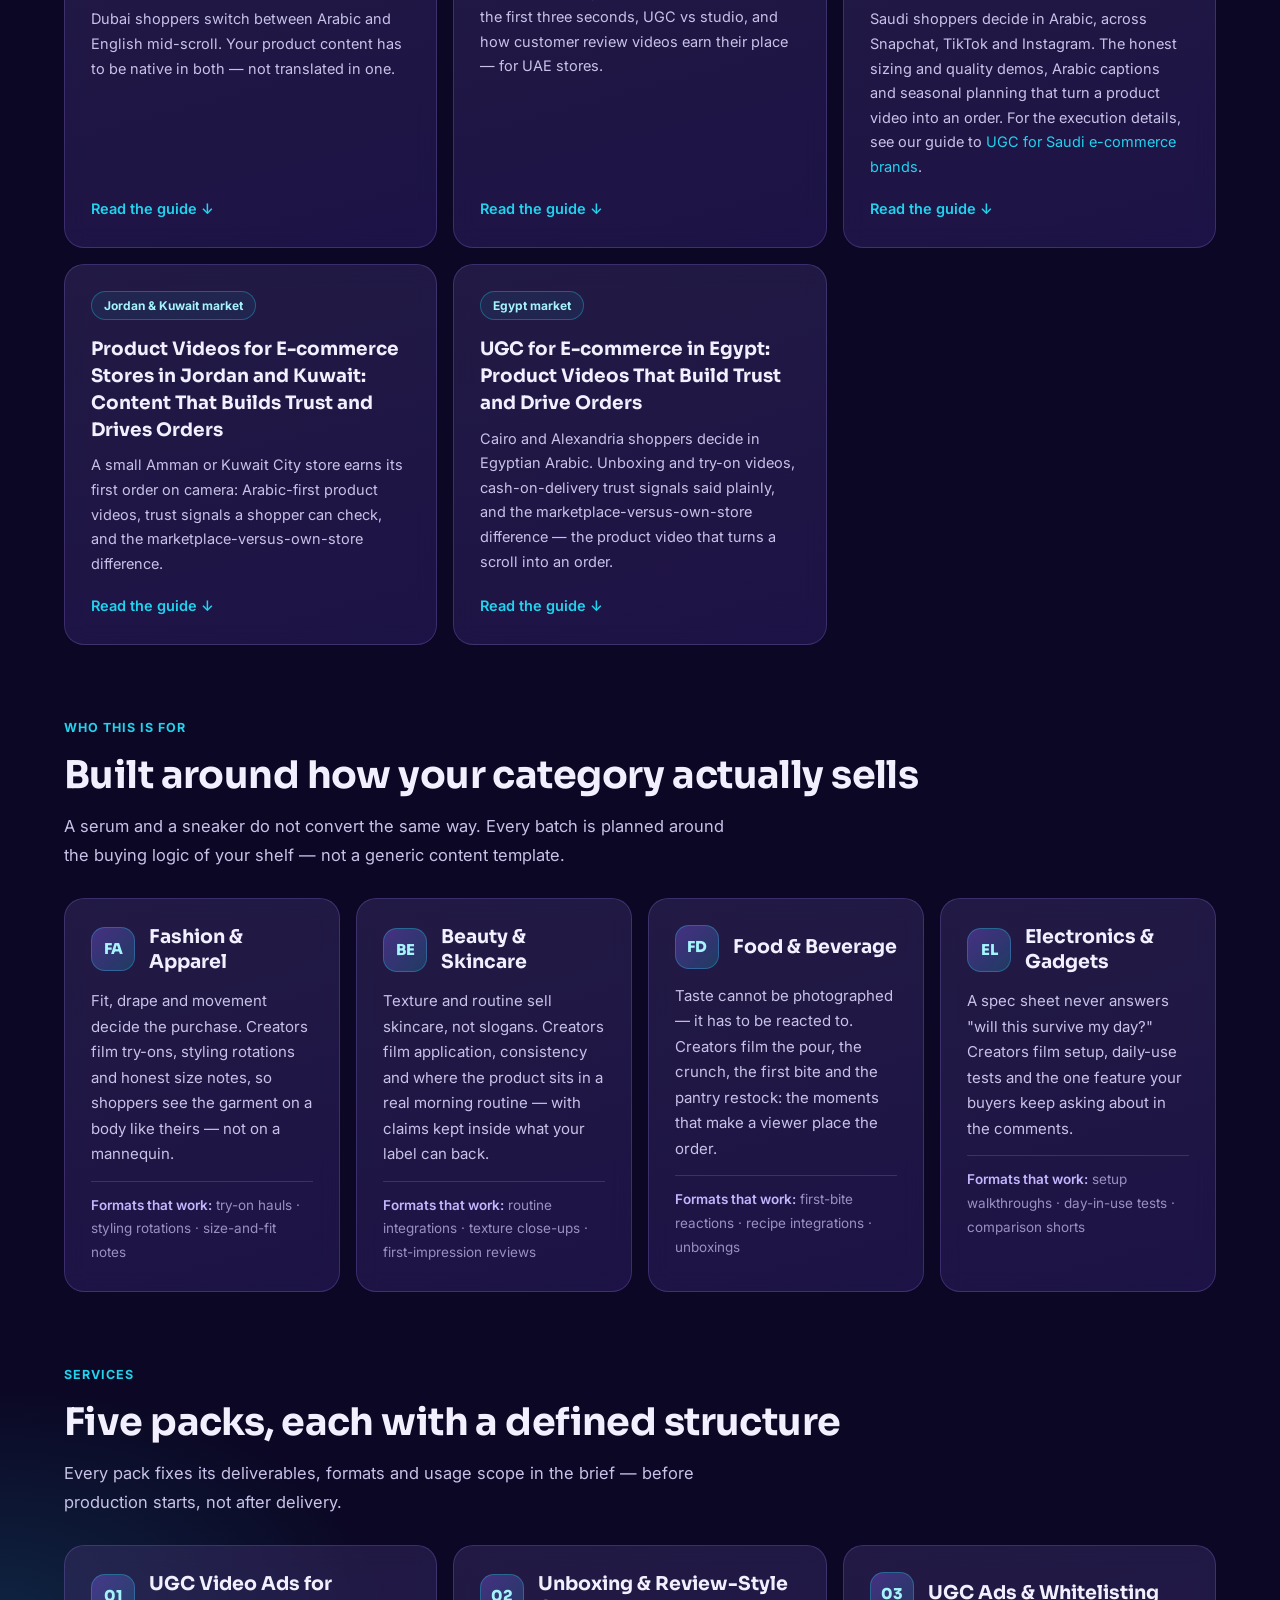
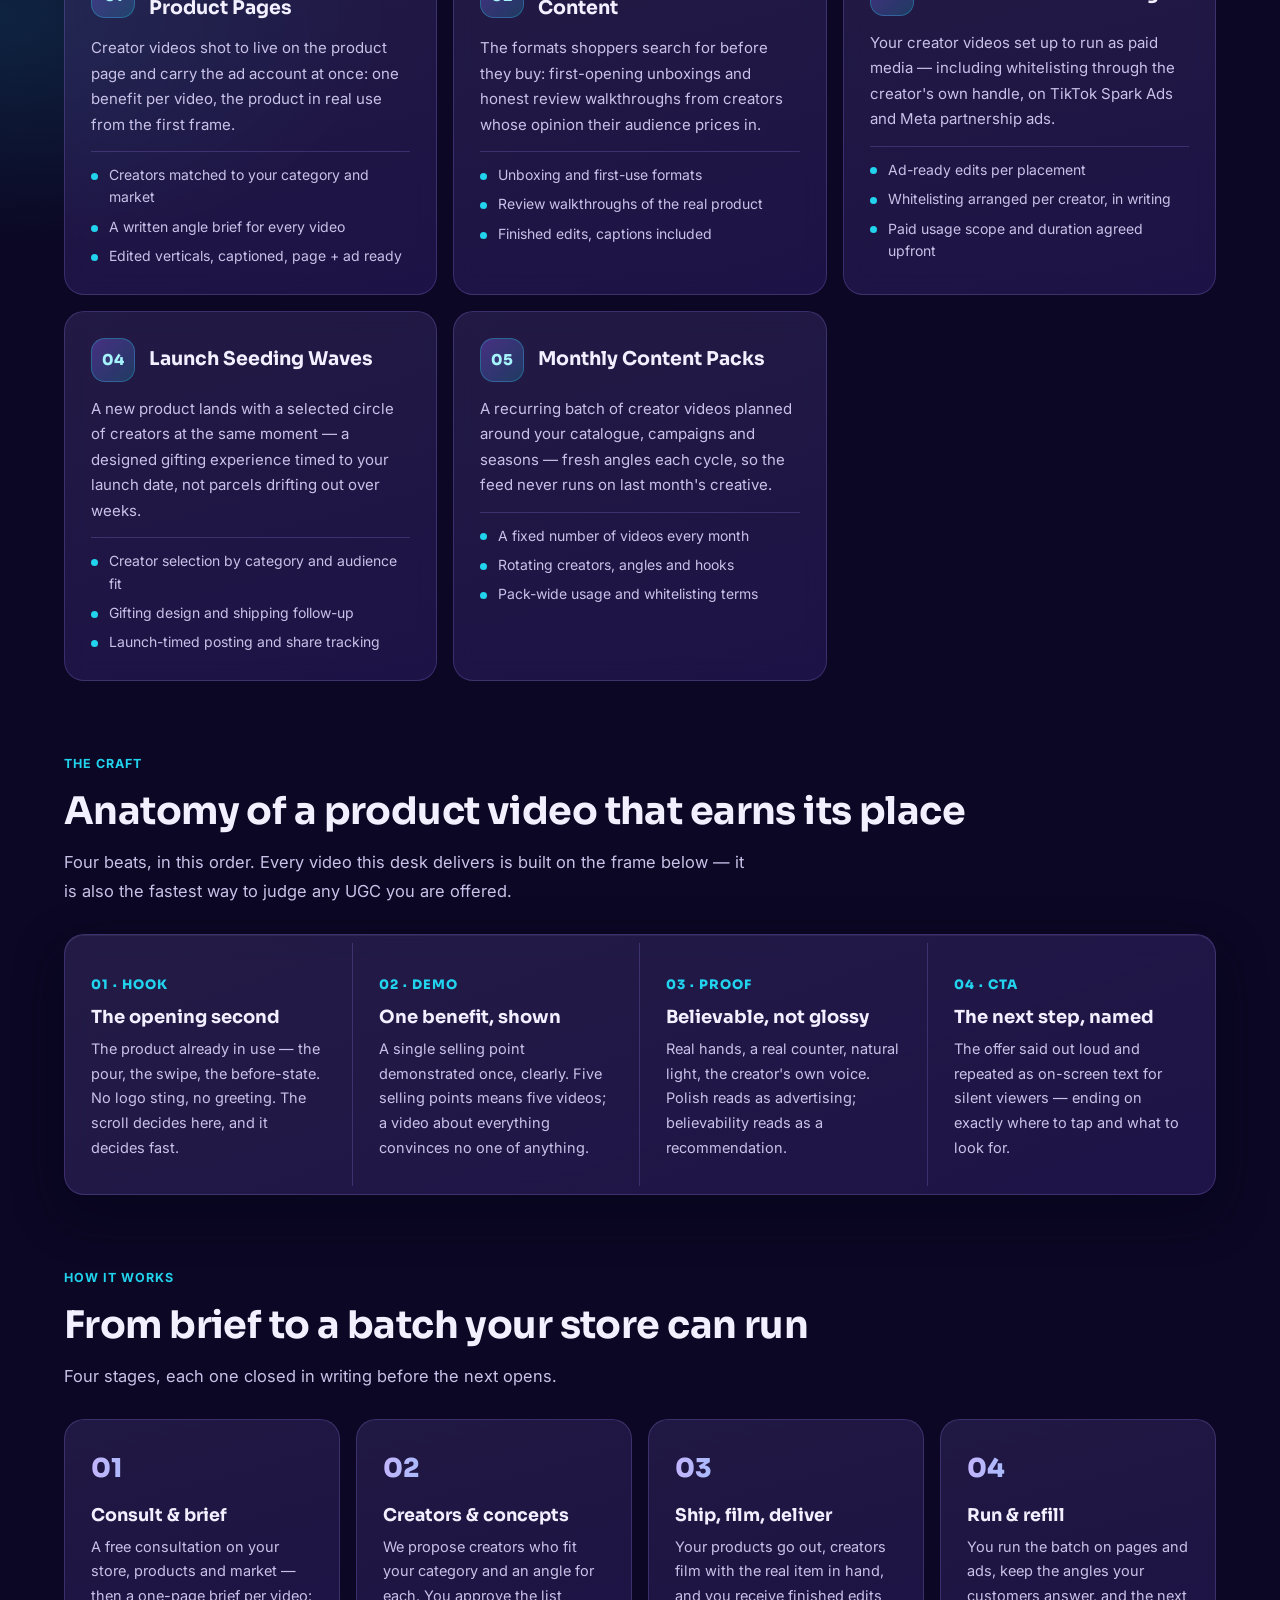
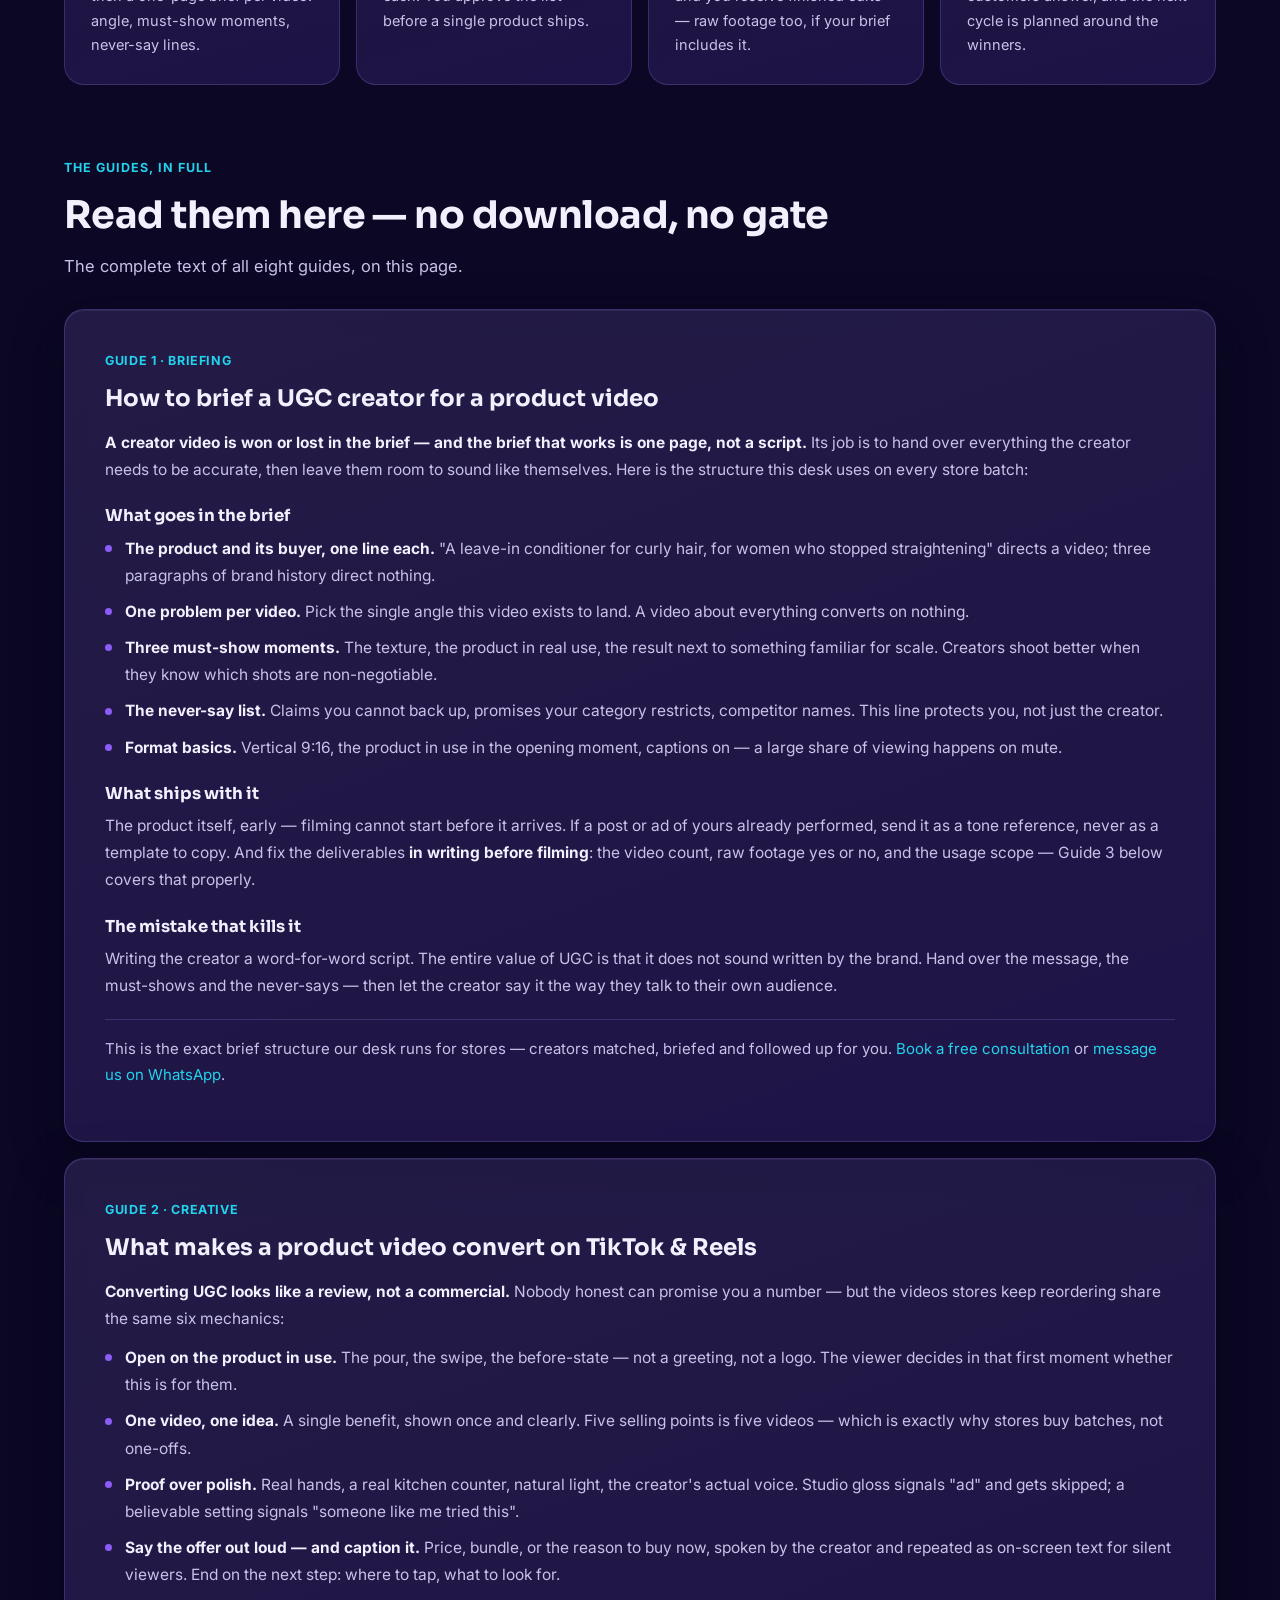
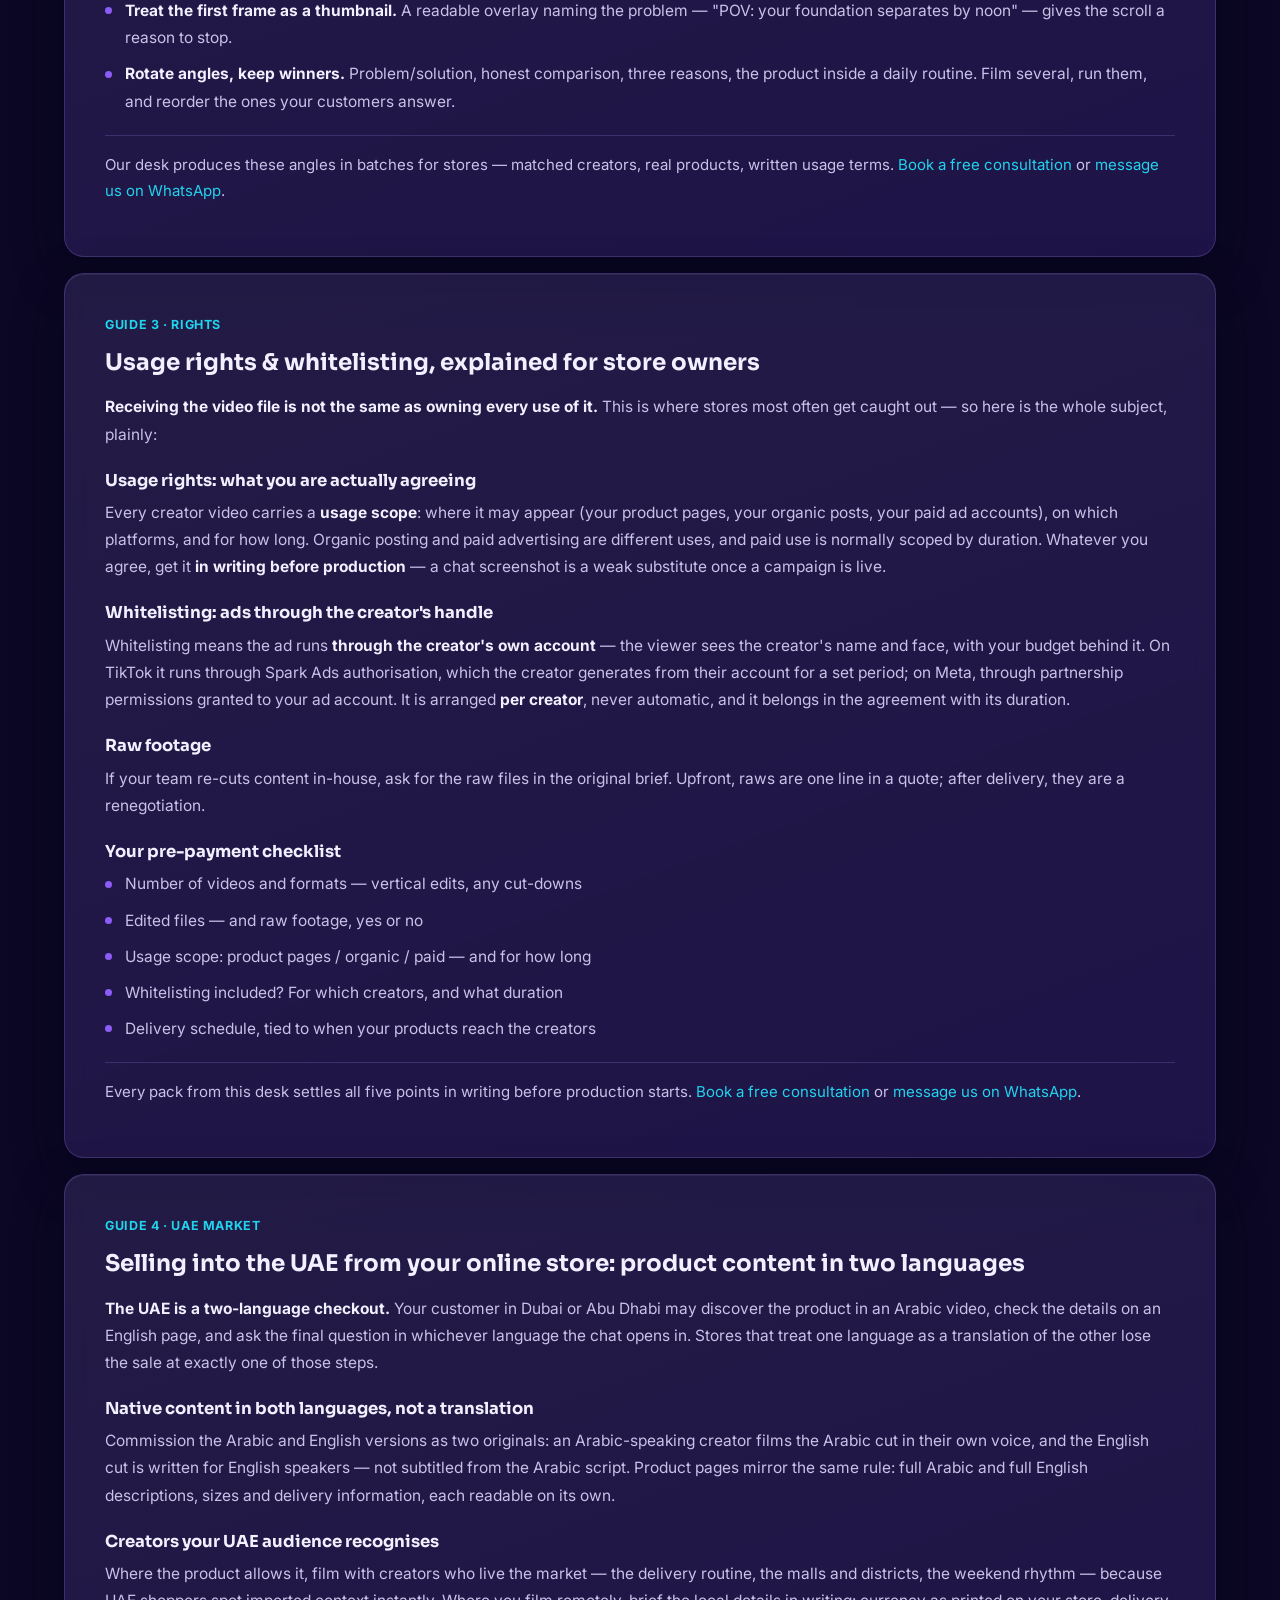
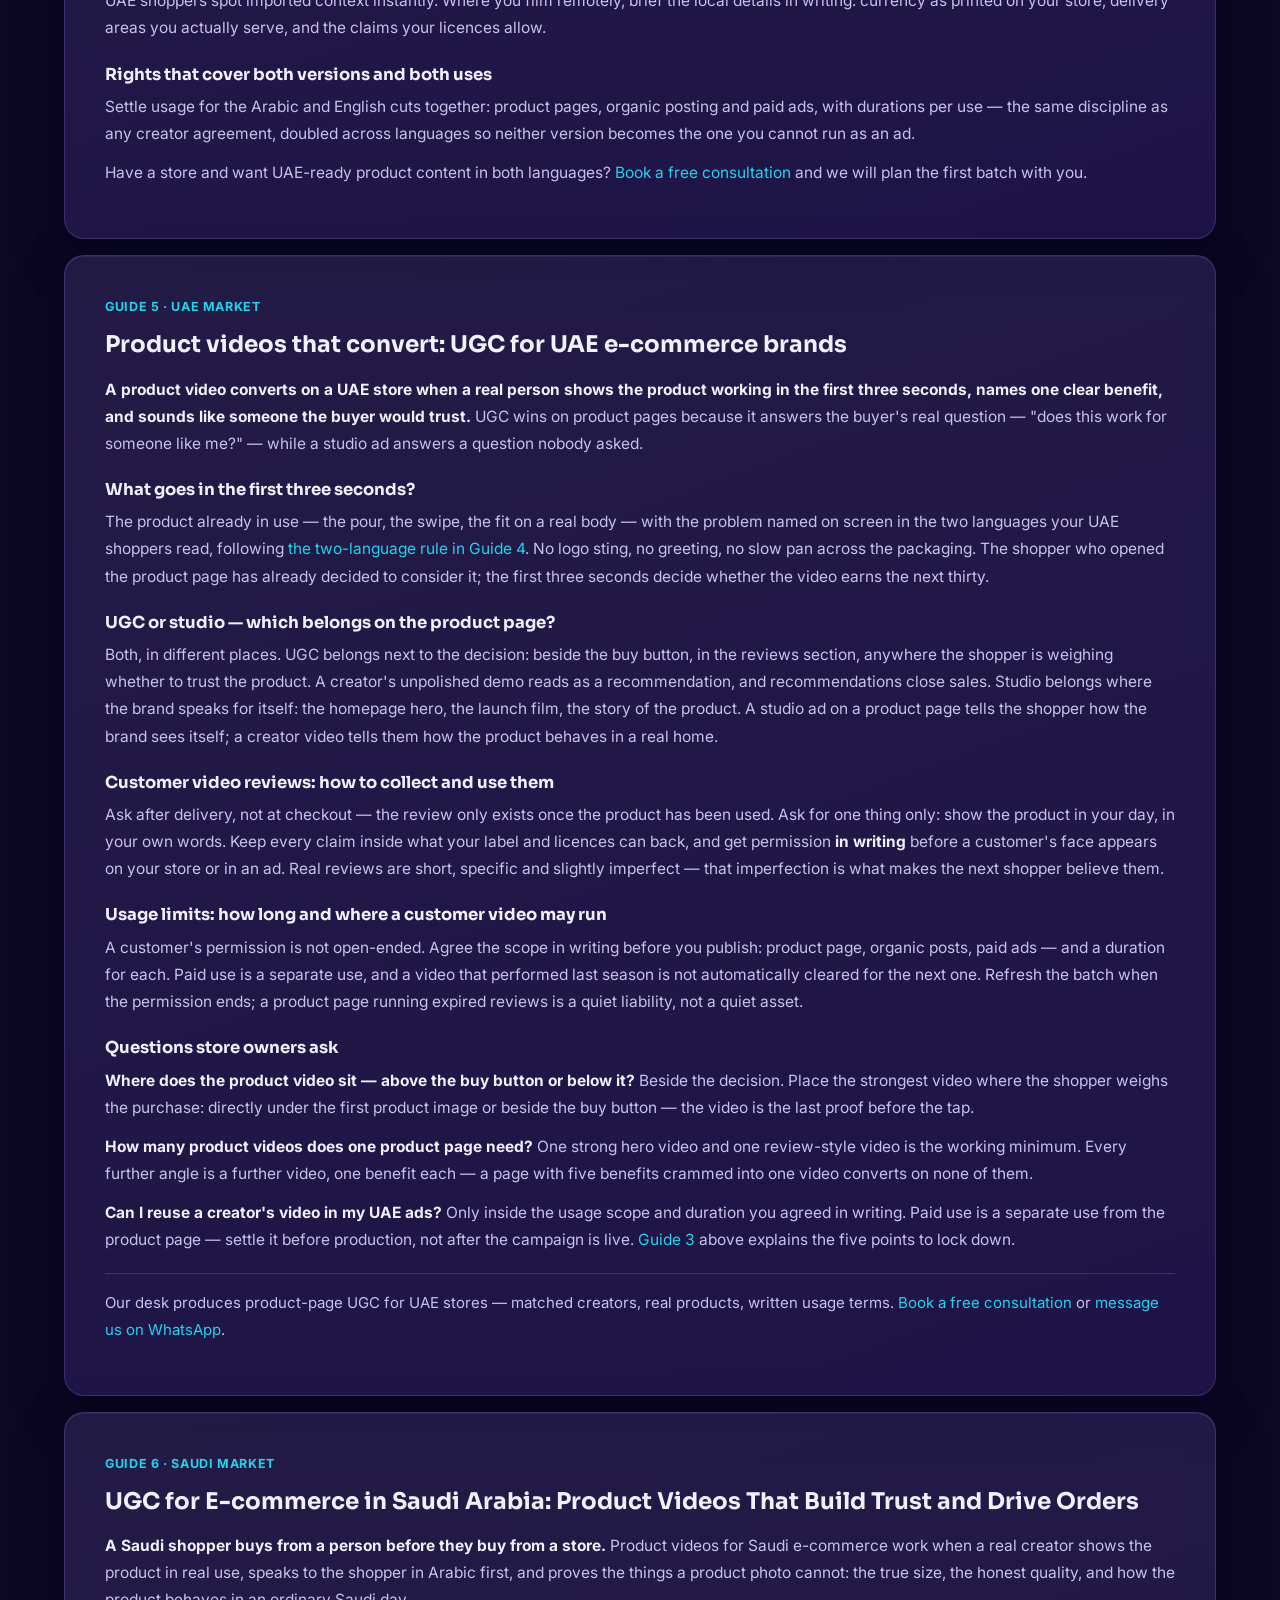
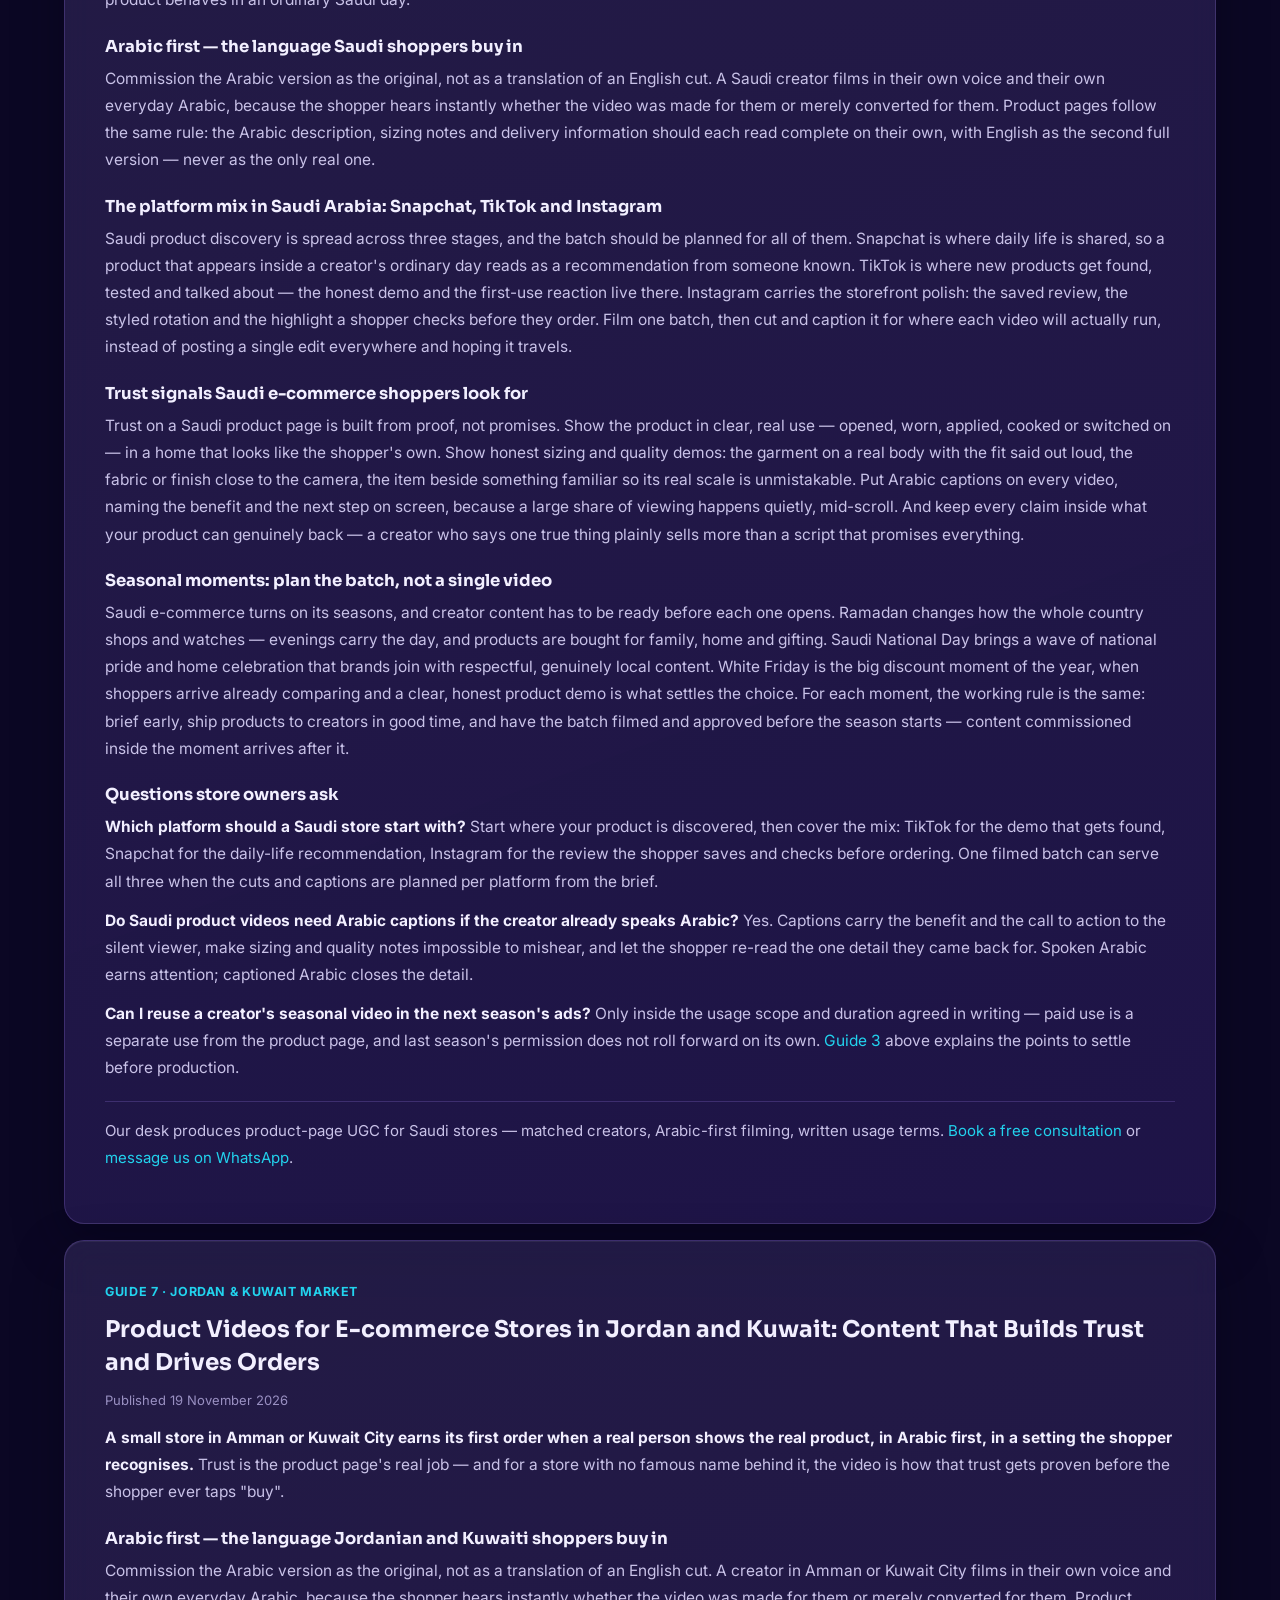
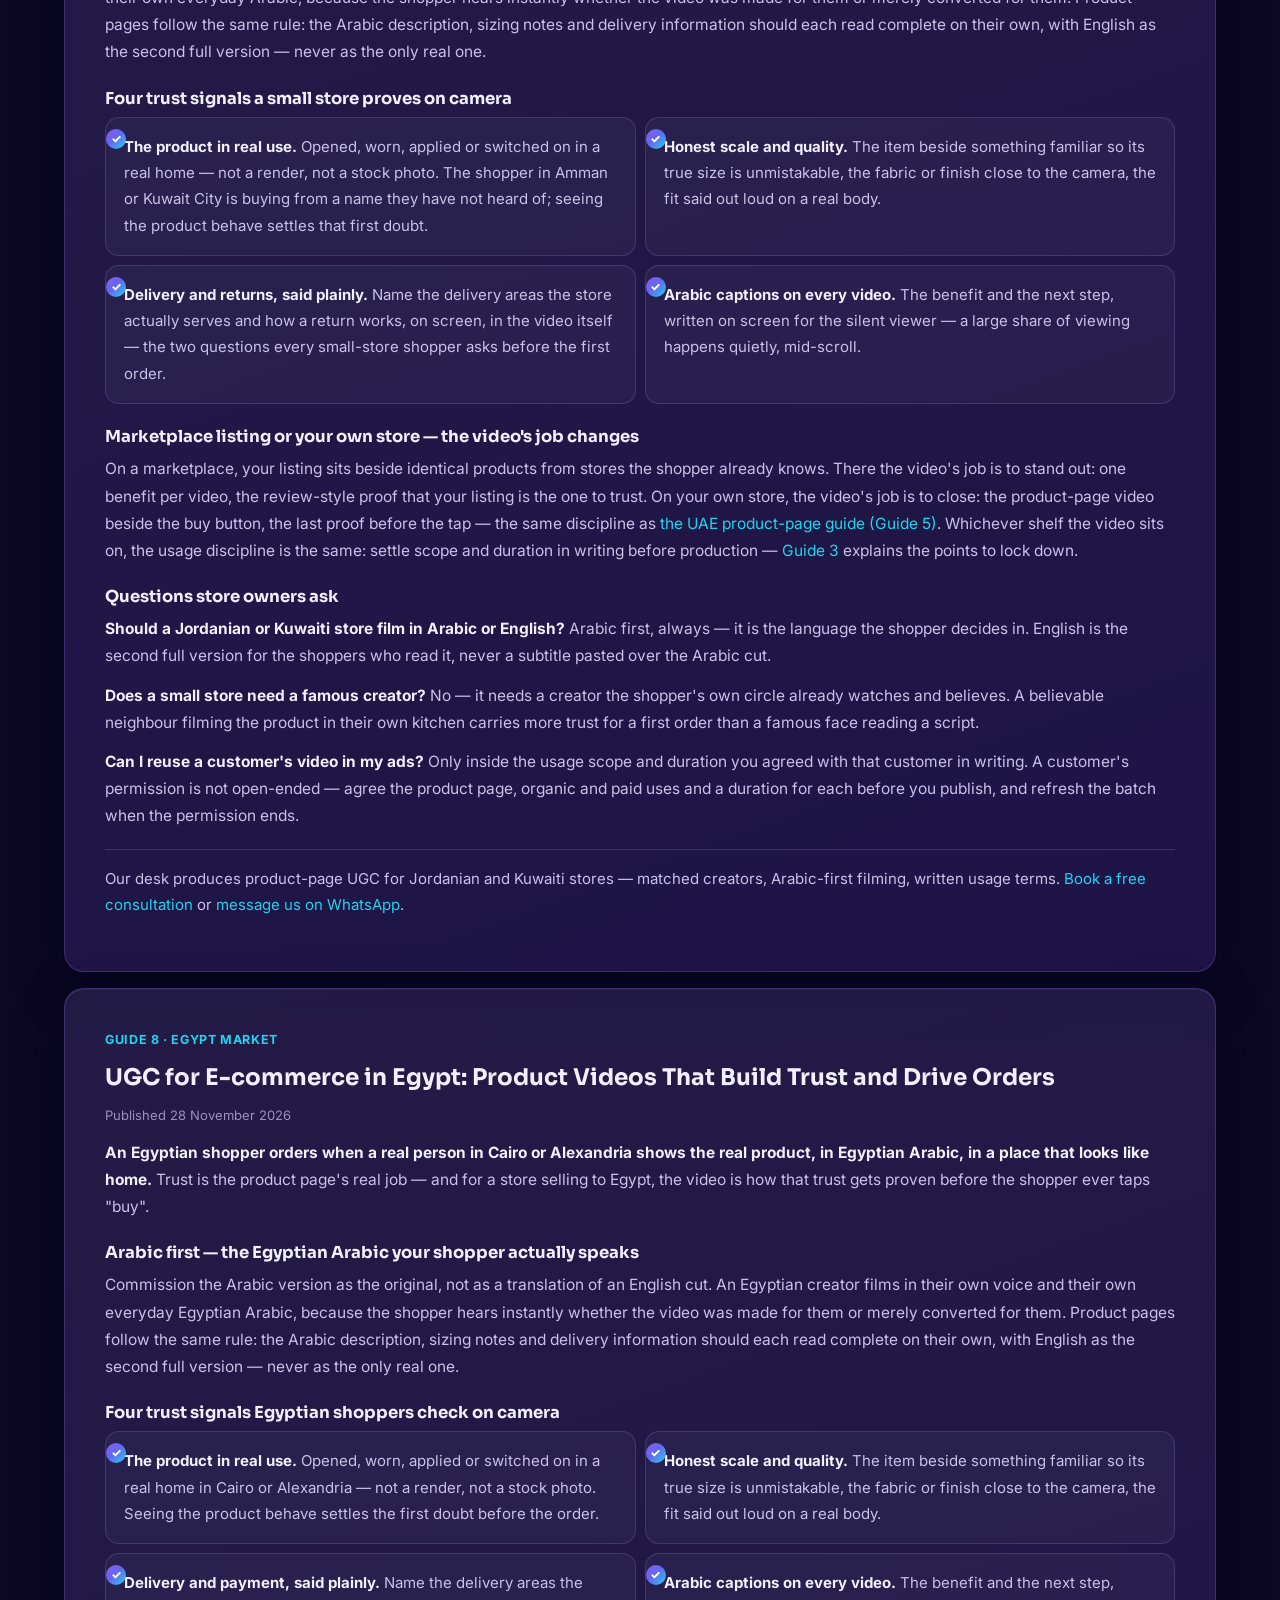
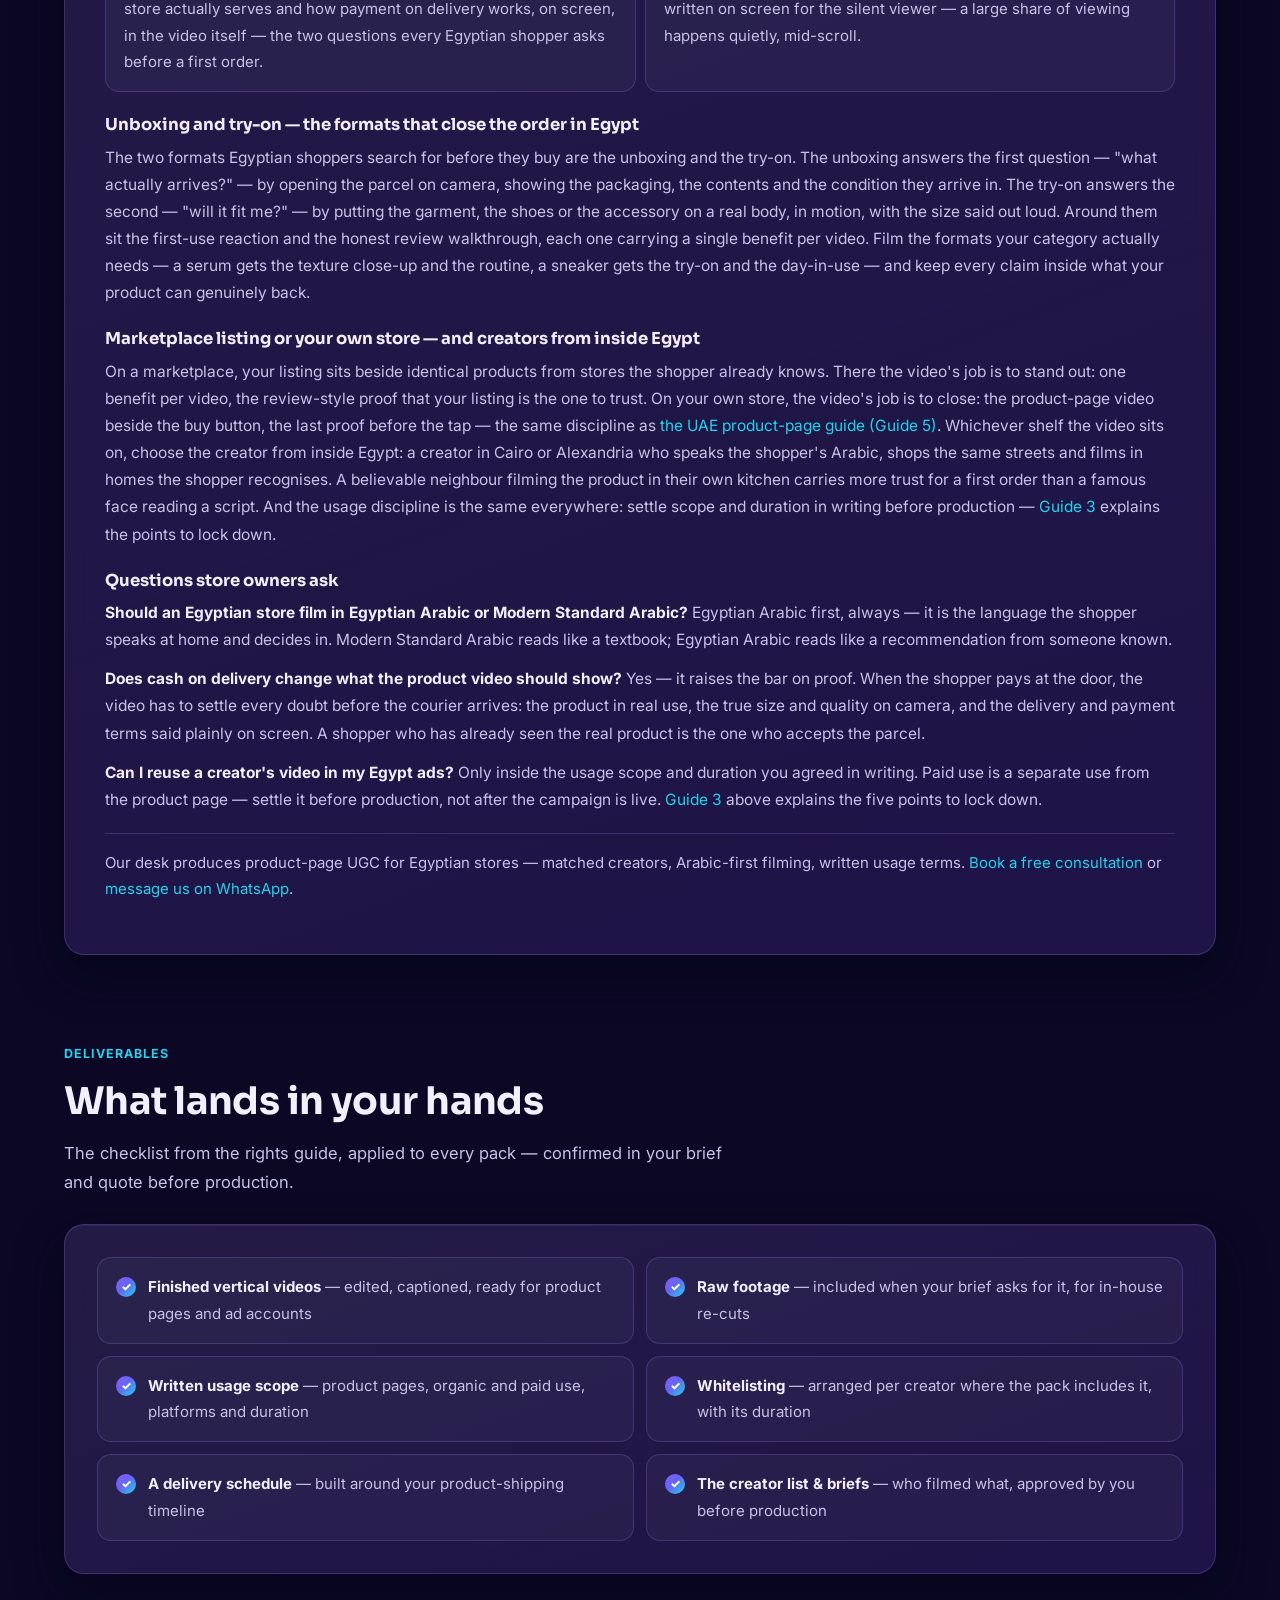
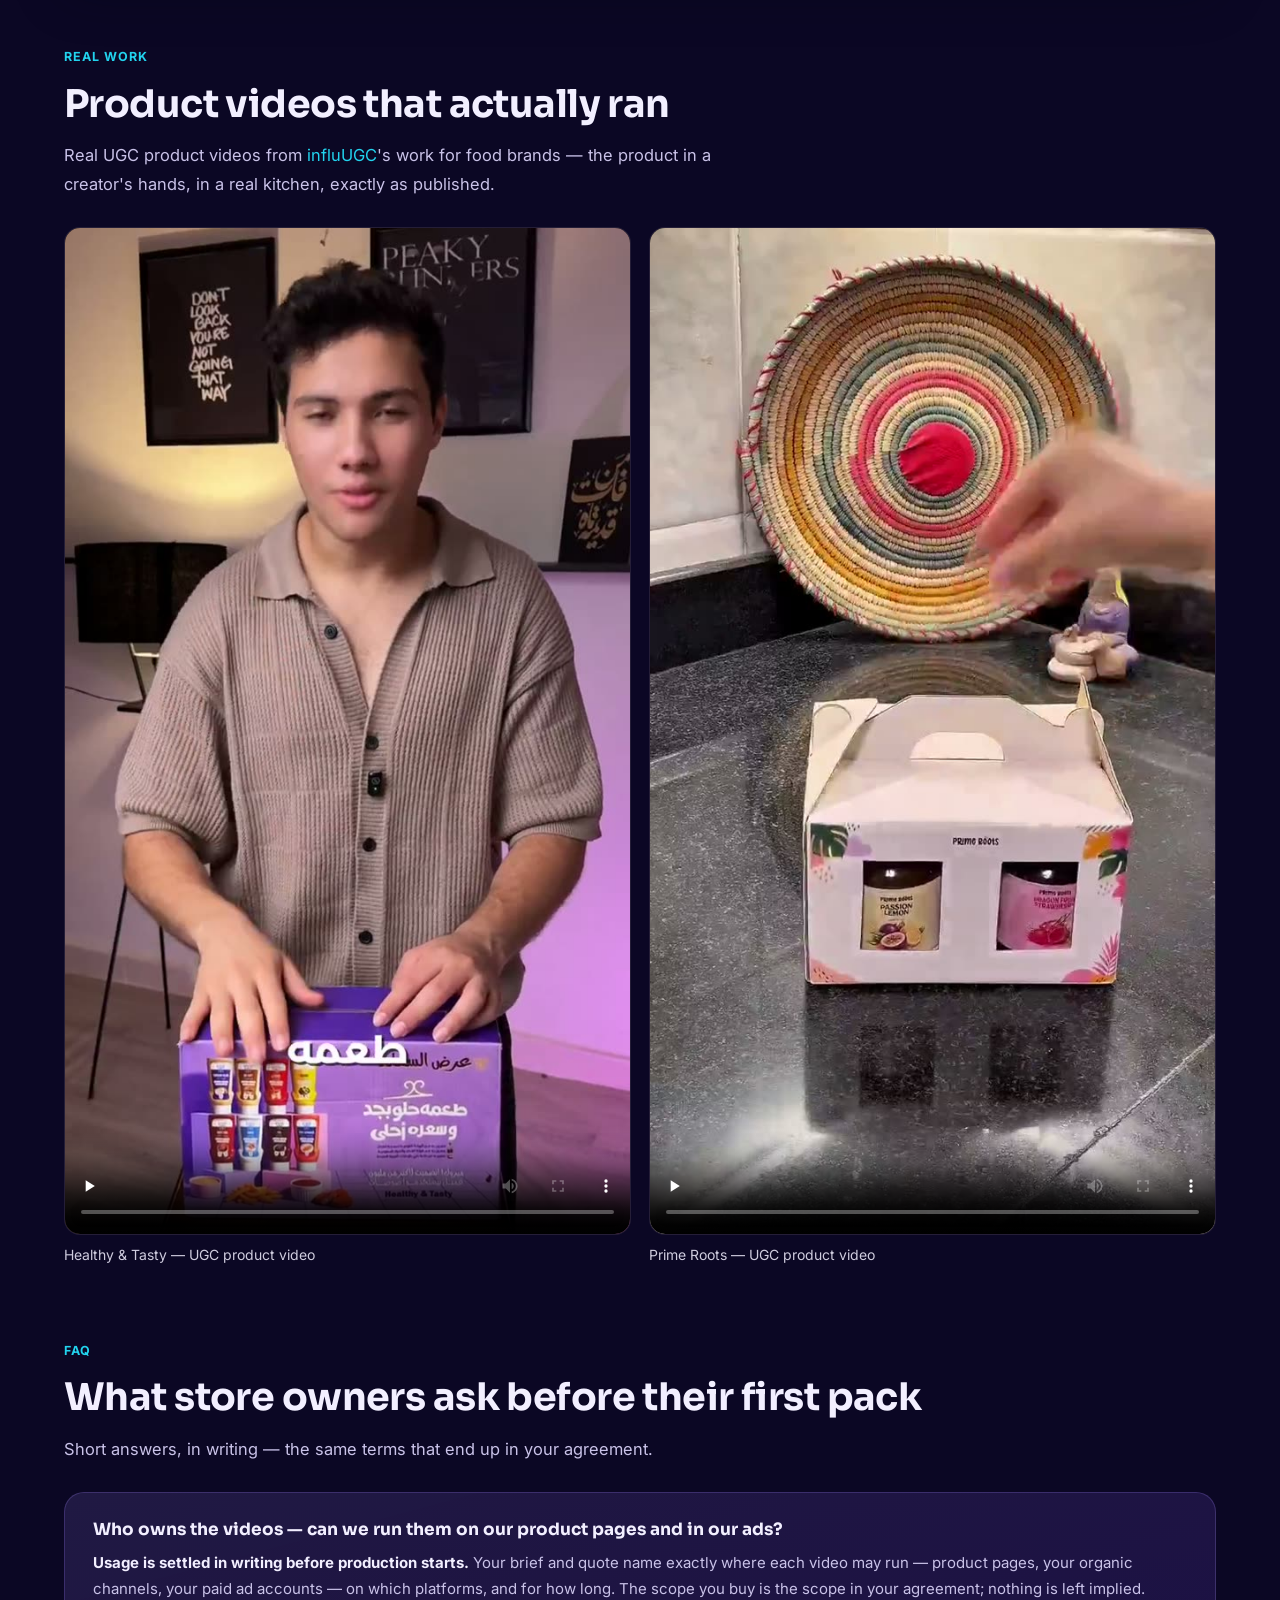
==== commit f66af165: "feat(geo): Egypt e-commerce UGC guide (AR+EN) — Guide 8 Completes the Egypt/Saudi/UAE e-commerce tri" ====
--- a/index.html
+++ b/index.html
@@ -115,7 +115,7 @@
       <a href="#faq">FAQ</a>
       <a href="https://www.influugc.com/en/blog/ugc-for-ecommerce-stores">UGC for e-commerce</a>
       <a class="lang-switch" href="/ar.html" hreflang="ar">عربي</a>
-      <a class="nav-cta" href="https://www.influugc.com/book?utm_source=aistore&utm_medium=satellite&utm_campaign=network">Book a free consultation</a>
+      <a class="nav-cta" href="https://www.influugc.com/book?utm_source=aistore&amp;utm_medium=satellite&amp;utm_campaign=network">Book a free consultation</a>
     </nav>
   </div>
 </header>
@@ -129,7 +129,7 @@
         <h1>Product videos by creators your customers <em>already trust.</em></h1>
         <p class="hero-lead">AI Store plans, briefs and produces creator-made videos for e-commerce brands — built for <b>product pages, feeds and ad accounts</b>, with usage terms settled in writing before a single frame is shot.</p>
         <div class="cta-actions">
-          <a class="btn btn-primary" href="https://www.influugc.com/book?utm_source=aistore&utm_medium=satellite&utm_campaign=network">Book a free consultation</a>
+          <a class="btn btn-primary" href="https://www.influugc.com/book?utm_source=aistore&amp;utm_medium=satellite&amp;utm_campaign=network">Book a free consultation</a>
           <a class="btn btn-ghost" href="https://wa.me/201029979797?utm_source=aistore&utm_medium=satellite&utm_campaign=network">WhatsApp: +20 102 997 9797</a>
         </div>
         <div class="hero-meta">
@@ -161,7 +161,7 @@
     <div class="sec-head">
       <p class="eyebrow">Guides for store owners</p>
       <h2>Run it in-house if you like — here is how</h2>
-      <p class="lead">Seven working guides from this desk's own playbook. Take the method and do it yourself, or hand us the whole thing at the end of each one.</p>
+      <p class="lead">Eight working guides from this desk's own playbook. Take the method and do it yourself, or hand us the whole thing at the end of each one.</p>
     </div>
     <div class="grid-3">
       <article class="card gcard">
@@ -205,6 +205,12 @@
         <h3>Product Videos for E-commerce Stores in Jordan and Kuwait: Content That Builds Trust and Drives Orders</h3>
         <p>A small Amman or Kuwait City store earns its first order on camera: Arabic-first product videos, trust signals a shopper can check, and the marketplace-versus-own-store difference.</p>
         <a class="read" href="#guide-jordan-kuwait-ecommerce">Read the guide ↓</a>
+      </article>
+      <article class="card gcard">
+        <span class="cat">Egypt market</span>
+        <h3>UGC for E-commerce in Egypt: Product Videos That Build Trust and Drive Orders</h3>
+        <p>Cairo and Alexandria shoppers decide in Egyptian Arabic. Unboxing and try-on videos, cash-on-delivery trust signals said plainly, and the marketplace-versus-own-store difference — the product video that turns a scroll into an order.</p>
+        <a class="read" href="#guide-egypt-ecommerce">Read the guide ↓</a>
       </article>
     </div>
   </div>
@@ -338,7 +344,7 @@
     <div class="sec-head">
       <p class="eyebrow">The guides, in full</p>
       <h2>Read them here — no download, no gate</h2>
-      <p class="lead">The complete text of all seven guides, on this page.</p>
+      <p class="lead">The complete text of all eight guides, on this page.</p>
     </div>
 
     <article class="frame frame-lg guide">
@@ -357,7 +363,7 @@
       <p>The product itself, early — filming cannot start before it arrives. If a post or ad of yours already performed, send it as a tone reference, never as a template to copy. And fix the deliverables <b>in writing before filming</b>: the video count, raw footage yes or no, and the usage scope — Guide 3 below covers that properly.</p>
       <h4>The mistake that kills it</h4>
       <p>Writing the creator a word-for-word script. The entire value of UGC is that it does not sound written by the brand. Hand over the message, the must-shows and the never-says — then let the creator say it the way they talk to their own audience.</p>
-      <p class="woven">This is the exact brief structure our desk runs for stores — creators matched, briefed and followed up for you. <a href="https://www.influugc.com/book?utm_source=aistore&utm_medium=satellite&utm_campaign=network">Book a free consultation</a> or <a href="https://wa.me/201029979797?utm_source=aistore&utm_medium=satellite&utm_campaign=network">message us on WhatsApp</a>.</p>
+      <p class="woven">This is the exact brief structure our desk runs for stores — creators matched, briefed and followed up for you. <a href="https://www.influugc.com/book?utm_source=aistore&amp;utm_medium=satellite&amp;utm_campaign=network">Book a free consultation</a> or <a href="https://wa.me/201029979797?utm_source=aistore&utm_medium=satellite&utm_campaign=network">message us on WhatsApp</a>.</p>
     </article>
 
     <article class="frame frame-lg guide" id="guide-convert">
@@ -372,7 +378,7 @@
         <li><b>Treat the first frame as a thumbnail.</b> A readable overlay naming the problem — "POV: your foundation separates by noon" — gives the scroll a reason to stop.</li>
         <li><b>Rotate angles, keep winners.</b> Problem/solution, honest comparison, three reasons, the product inside a daily routine. Film several, run them, and reorder the ones your customers answer.</li>
       </ul>
-      <p class="woven">Our desk produces these angles in batches for stores — matched creators, real products, written usage terms. <a href="https://www.influugc.com/book?utm_source=aistore&utm_medium=satellite&utm_campaign=network">Book a free consultation</a> or <a href="https://wa.me/201029979797?utm_source=aistore&utm_medium=satellite&utm_campaign=network">message us on WhatsApp</a>.</p>
+      <p class="woven">Our desk produces these angles in batches for stores — matched creators, real products, written usage terms. <a href="https://www.influugc.com/book?utm_source=aistore&amp;utm_medium=satellite&amp;utm_campaign=network">Book a free consultation</a> or <a href="https://wa.me/201029979797?utm_source=aistore&utm_medium=satellite&utm_campaign=network">message us on WhatsApp</a>.</p>
     </article>
 
     <article class="frame frame-lg guide" id="guide-rights">
@@ -393,7 +399,7 @@
         <li>Whitelisting included? For which creators, and what duration</li>
         <li>Delivery schedule, tied to when your products reach the creators</li>
       </ul>
-      <p class="woven">Every pack from this desk settles all five points in writing before production starts. <a href="https://www.influugc.com/book?utm_source=aistore&utm_medium=satellite&utm_campaign=network">Book a free consultation</a> or <a href="https://wa.me/201029979797?utm_source=aistore&utm_medium=satellite&utm_campaign=network">message us on WhatsApp</a>.</p>
+      <p class="woven">Every pack from this desk settles all five points in writing before production starts. <a href="https://www.influugc.com/book?utm_source=aistore&amp;utm_medium=satellite&amp;utm_campaign=network">Book a free consultation</a> or <a href="https://wa.me/201029979797?utm_source=aistore&utm_medium=satellite&utm_campaign=network">message us on WhatsApp</a>.</p>
     </article>
     <article class="frame frame-lg guide" id="guide-uae">
       <p class="g-tag">Guide 4 · UAE market</p>
@@ -405,7 +411,7 @@
       <p>Where the product allows it, film with creators who live the market — the delivery routine, the malls and districts, the weekend rhythm — because UAE shoppers spot imported context instantly. Where you film remotely, brief the local details in writing: currency as printed on your store, delivery areas you actually serve, and the claims your licences allow.</p>
       <h4>Rights that cover both versions and both uses</h4>
       <p>Settle usage for the Arabic and English cuts together: product pages, organic posting and paid ads, with durations per use — the same discipline as any creator agreement, doubled across languages so neither version becomes the one you cannot run as an ad.</p>
-      <p>Have a store and want UAE-ready product content in both languages? <a href="https://www.influugc.com/book?utm_source=aistore&utm_medium=satellite&utm_campaign=network">Book a free consultation</a> and we will plan the first batch with you.</p>
+      <p>Have a store and want UAE-ready product content in both languages? <a href="https://www.influugc.com/book?utm_source=aistore&amp;utm_medium=satellite&amp;utm_campaign=network">Book a free consultation</a> and we will plan the first batch with you.</p>
     </article>
     <article class="frame frame-lg guide" id="guide-uae-ecommerce">
       <p class="g-tag">Guide 5 · UAE market</p>
@@ -423,7 +429,7 @@
       <p><b>Where does the product video sit — above the buy button or below it?</b> Beside the decision. Place the strongest video where the shopper weighs the purchase: directly under the first product image or beside the buy button — the video is the last proof before the tap.</p>
       <p><b>How many product videos does one product page need?</b> One strong hero video and one review-style video is the working minimum. Every further angle is a further video, one benefit each — a page with five benefits crammed into one video converts on none of them.</p>
       <p><b>Can I reuse a creator's video in my UAE ads?</b> Only inside the usage scope and duration you agreed in writing. Paid use is a separate use from the product page — settle it before production, not after the campaign is live. <a href="#guide-rights">Guide 3</a> above explains the five points to lock down.</p>
-      <p class="woven">Our desk produces product-page UGC for UAE stores — matched creators, real products, written usage terms. <a href="https://www.influugc.com/book?utm_source=aistore&utm_medium=satellite&utm_campaign=network">Book a free consultation</a> or <a href="https://wa.me/201029979797?utm_source=aistore&utm_medium=satellite&utm_campaign=network">message us on WhatsApp</a>.</p>
+      <p class="woven">Our desk produces product-page UGC for UAE stores — matched creators, real products, written usage terms. <a href="https://www.influugc.com/book?utm_source=aistore&amp;utm_medium=satellite&amp;utm_campaign=network">Book a free consultation</a> or <a href="https://wa.me/201029979797?utm_source=aistore&utm_medium=satellite&utm_campaign=network">message us on WhatsApp</a>.</p>
     </article>
     <article class="frame frame-lg guide" id="guide-saudi-ecommerce">
       <p class="g-tag">Guide 6 · Saudi market</p>
@@ -441,7 +447,7 @@
       <p><b>Which platform should a Saudi store start with?</b> Start where your product is discovered, then cover the mix: TikTok for the demo that gets found, Snapchat for the daily-life recommendation, Instagram for the review the shopper saves and checks before ordering. One filmed batch can serve all three when the cuts and captions are planned per platform from the brief.</p>
       <p><b>Do Saudi product videos need Arabic captions if the creator already speaks Arabic?</b> Yes. Captions carry the benefit and the call to action to the silent viewer, make sizing and quality notes impossible to mishear, and let the shopper re-read the one detail they came back for. Spoken Arabic earns attention; captioned Arabic closes the detail.</p>
       <p><b>Can I reuse a creator's seasonal video in the next season's ads?</b> Only inside the usage scope and duration agreed in writing — paid use is a separate use from the product page, and last season's permission does not roll forward on its own. <a href="#guide-rights">Guide 3</a> above explains the points to settle before production.</p>
-      <p class="woven">Our desk produces product-page UGC for Saudi stores — matched creators, Arabic-first filming, written usage terms. <a href="https://www.influugc.com/book?utm_source=aistore&utm_medium=satellite&utm_campaign=network">Book a free consultation</a> or <a href="https://wa.me/201029979797?utm_source=aistore&utm_medium=satellite&utm_campaign=network">message us on WhatsApp</a>.</p>
+      <p class="woven">Our desk produces product-page UGC for Saudi stores — matched creators, Arabic-first filming, written usage terms. <a href="https://www.influugc.com/book?utm_source=aistore&amp;utm_medium=satellite&amp;utm_campaign=network">Book a free consultation</a> or <a href="https://wa.me/201029979797?utm_source=aistore&utm_medium=satellite&utm_campaign=network">message us on WhatsApp</a>.</p>
     </article>
     <article class="frame frame-lg guide" id="guide-jordan-kuwait-ecommerce">
       <p class="g-tag">Guide 7 · Jordan &amp; Kuwait market</p>
@@ -463,7 +469,31 @@
       <p><b>Should a Jordanian or Kuwaiti store film in Arabic or English?</b> Arabic first, always — it is the language the shopper decides in. English is the second full version for the shoppers who read it, never a subtitle pasted over the Arabic cut.</p>
       <p><b>Does a small store need a famous creator?</b> No — it needs a creator the shopper's own circle already watches and believes. A believable neighbour filming the product in their own kitchen carries more trust for a first order than a famous face reading a script.</p>
       <p><b>Can I reuse a customer's video in my ads?</b> Only inside the usage scope and duration you agreed with that customer in writing. A customer's permission is not open-ended — agree the product page, organic and paid uses and a duration for each before you publish, and refresh the batch when the permission ends.</p>
-      <p class="woven">Our desk produces product-page UGC for Jordanian and Kuwaiti stores — matched creators, Arabic-first filming, written usage terms. <a href="https://www.influugc.com/book?utm_source=aistore&utm_medium=satellite&utm_campaign=network">Book a free consultation</a> or <a href="https://wa.me/201029979797?utm_source=aistore&utm_medium=satellite&utm_campaign=network">message us on WhatsApp</a>.</p>
+      <p class="woven">Our desk produces product-page UGC for Jordanian and Kuwaiti stores — matched creators, Arabic-first filming, written usage terms. <a href="https://www.influugc.com/book?utm_source=aistore&amp;utm_medium=satellite&amp;utm_campaign=network">Book a free consultation</a> or <a href="https://wa.me/201029979797?utm_source=aistore&utm_medium=satellite&utm_campaign=network">message us on WhatsApp</a>.</p>
+    </article>
+    <article class="frame frame-lg guide" id="guide-egypt-ecommerce">
+      <p class="g-tag">Guide 8 · Egypt market</p>
+      <h3>UGC for E-commerce in Egypt: Product Videos That Build Trust and Drive Orders</h3>
+      <p class="pub-date">Published 28 November 2026</p>
+      <p><b>An Egyptian shopper orders when a real person in Cairo or Alexandria shows the real product, in Egyptian Arabic, in a place that looks like home.</b> Trust is the product page's real job — and for a store selling to Egypt, the video is how that trust gets proven before the shopper ever taps "buy".</p>
+      <h4>Arabic first — the Egyptian Arabic your shopper actually speaks</h4>
+      <p>Commission the Arabic version as the original, not as a translation of an English cut. An Egyptian creator films in their own voice and their own everyday Egyptian Arabic, because the shopper hears instantly whether the video was made for them or merely converted for them. Product pages follow the same rule: the Arabic description, sizing notes and delivery information should each read complete on their own, with English as the second full version — never as the only real one.</p>
+      <h4>Four trust signals Egyptian shoppers check on camera</h4>
+      <ul class="checks">
+        <li><span><b>The product in real use.</b> Opened, worn, applied or switched on in a real home in Cairo or Alexandria — not a render, not a stock photo. Seeing the product behave settles the first doubt before the order.</span></li>
+        <li><span><b>Honest scale and quality.</b> The item beside something familiar so its true size is unmistakable, the fabric or finish close to the camera, the fit said out loud on a real body.</span></li>
+        <li><span><b>Delivery and payment, said plainly.</b> Name the delivery areas the store actually serves and how payment on delivery works, on screen, in the video itself — the two questions every Egyptian shopper asks before a first order.</span></li>
+        <li><span><b>Arabic captions on every video.</b> The benefit and the next step, written on screen for the silent viewer — a large share of viewing happens quietly, mid-scroll.</span></li>
+      </ul>
+      <h4>Unboxing and try-on — the formats that close the order in Egypt</h4>
+      <p>The two formats Egyptian shoppers search for before they buy are the unboxing and the try-on. The unboxing answers the first question — "what actually arrives?" — by opening the parcel on camera, showing the packaging, the contents and the condition they arrive in. The try-on answers the second — "will it fit me?" — by putting the garment, the shoes or the accessory on a real body, in motion, with the size said out loud. Around them sit the first-use reaction and the honest review walkthrough, each one carrying a single benefit per video. Film the formats your category actually needs — a serum gets the texture close-up and the routine, a sneaker gets the try-on and the day-in-use — and keep every claim inside what your product can genuinely back.</p>
+      <h4>Marketplace listing or your own store — and creators from inside Egypt</h4>
+      <p>On a marketplace, your listing sits beside identical products from stores the shopper already knows. There the video's job is to stand out: one benefit per video, the review-style proof that your listing is the one to trust. On your own store, the video's job is to close: the product-page video beside the buy button, the last proof before the tap — the same discipline as <a href="#guide-uae-ecommerce">the UAE product-page guide (Guide 5)</a>. Whichever shelf the video sits on, choose the creator from inside Egypt: a creator in Cairo or Alexandria who speaks the shopper's Arabic, shops the same streets and films in homes the shopper recognises. A believable neighbour filming the product in their own kitchen carries more trust for a first order than a famous face reading a script. And the usage discipline is the same everywhere: settle scope and duration in writing before production — <a href="#guide-rights">Guide 3</a> explains the points to lock down.</p>
+      <h4>Questions store owners ask</h4>
+      <p><b>Should an Egyptian store film in Egyptian Arabic or Modern Standard Arabic?</b> Egyptian Arabic first, always — it is the language the shopper speaks at home and decides in. Modern Standard Arabic reads like a textbook; Egyptian Arabic reads like a recommendation from someone known.</p>
+      <p><b>Does cash on delivery change what the product video should show?</b> Yes — it raises the bar on proof. When the shopper pays at the door, the video has to settle every doubt before the courier arrives: the product in real use, the true size and quality on camera, and the delivery and payment terms said plainly on screen. A shopper who has already seen the real product is the one who accepts the parcel.</p>
+      <p><b>Can I reuse a creator's video in my Egypt ads?</b> Only inside the usage scope and duration you agreed in writing. Paid use is a separate use from the product page — settle it before production, not after the campaign is live. <a href="#guide-rights">Guide 3</a> above explains the five points to lock down.</p>
+      <p class="woven">Our desk produces product-page UGC for Egyptian stores — matched creators, Arabic-first filming, written usage terms. <a href="https://www.influugc.com/book?utm_source=aistore&amp;utm_medium=satellite&amp;utm_campaign=network">Book a free consultation</a> or <a href="https://wa.me/201029979797?utm_source=aistore&utm_medium=satellite&utm_campaign=network">message us on WhatsApp</a>.</p>
     </article>
   </div>
 </section>
@@ -550,7 +580,7 @@
       <h2>Products on the shelf with no creator content? <em>Let's fix the next batch.</em></h2>
       <p>Book a free consultation or message us on WhatsApp — tell us what you sell and where, and we come back with a written pack structure before any commitment.</p>
       <div class="cta-actions">
-        <a class="btn btn-primary" href="https://www.influugc.com/book?utm_source=aistore&utm_medium=satellite&utm_campaign=network">Book a free consultation</a>
+        <a class="btn btn-primary" href="https://www.influugc.com/book?utm_source=aistore&amp;utm_medium=satellite&amp;utm_campaign=network">Book a free consultation</a>
         <a class="btn btn-ghost" href="https://wa.me/201029979797?utm_source=aistore&utm_medium=satellite&utm_campaign=network">WhatsApp: +20 102 997 9797</a>
       </div>
       <ul class="contact-lines">
@@ -575,11 +605,12 @@
       <a href="#guide-rights">Usage rights &amp; whitelisting</a>
       <a href="#guide-saudi-ecommerce">UGC for e-commerce in Saudi Arabia</a>
       <a href="#guide-jordan-kuwait-ecommerce">Product videos in Jordan &amp; Kuwait</a>
+      <a href="#guide-egypt-ecommerce">UGC for e-commerce in Egypt</a>
       <a href="#services">Services</a>
     </nav>
     <nav>
       <h4>Talk to us</h4>
-      <a href="https://www.influugc.com/book?utm_source=aistore&utm_medium=satellite&utm_campaign=network">Book a free consultation</a>
+      <a href="https://www.influugc.com/book?utm_source=aistore&amp;utm_medium=satellite&amp;utm_campaign=network">Book a free consultation</a>
       <a href="https://wa.me/201029979797?utm_source=aistore&utm_medium=satellite&utm_campaign=network">WhatsApp +20 102 997 9797</a>
       <a href="https://www.influugc.com/en/blog/ecommerce-product-video-shot-list">Product video shot list</a>
       <a href="https://www.influugc.com/en/services/ugc">UGC services</a>
@@ -588,6 +619,6 @@
   </div>
   <p class="footer-legal">© 2026 AI Store. All rights reserved. · Part of the <a href="https://www.influugc.com/">influUGC network</a>.</p>
 </footer>
-<div class="mobile-bar"><a class="mb-btn mb-book" href="https://www.influugc.com/book?utm_source=aistore&utm_medium=satellite&utm_campaign=network">Book a consultation</a><a class="mb-btn mb-wa" href="https://wa.me/201029979797?utm_source=aistore&utm_medium=satellite&utm_campaign=network" aria-label="Chat on WhatsApp">WhatsApp</a></div>
+<div class="mobile-bar"><a class="mb-btn mb-book" href="https://www.influugc.com/book?utm_source=aistore&amp;utm_medium=satellite&amp;utm_campaign=network">Book a consultation</a><a class="mb-btn mb-wa" href="https://wa.me/201029979797?utm_source=aistore&utm_medium=satellite&utm_campaign=network" aria-label="Chat on WhatsApp">WhatsApp</a></div>
 </body>
 </html>
